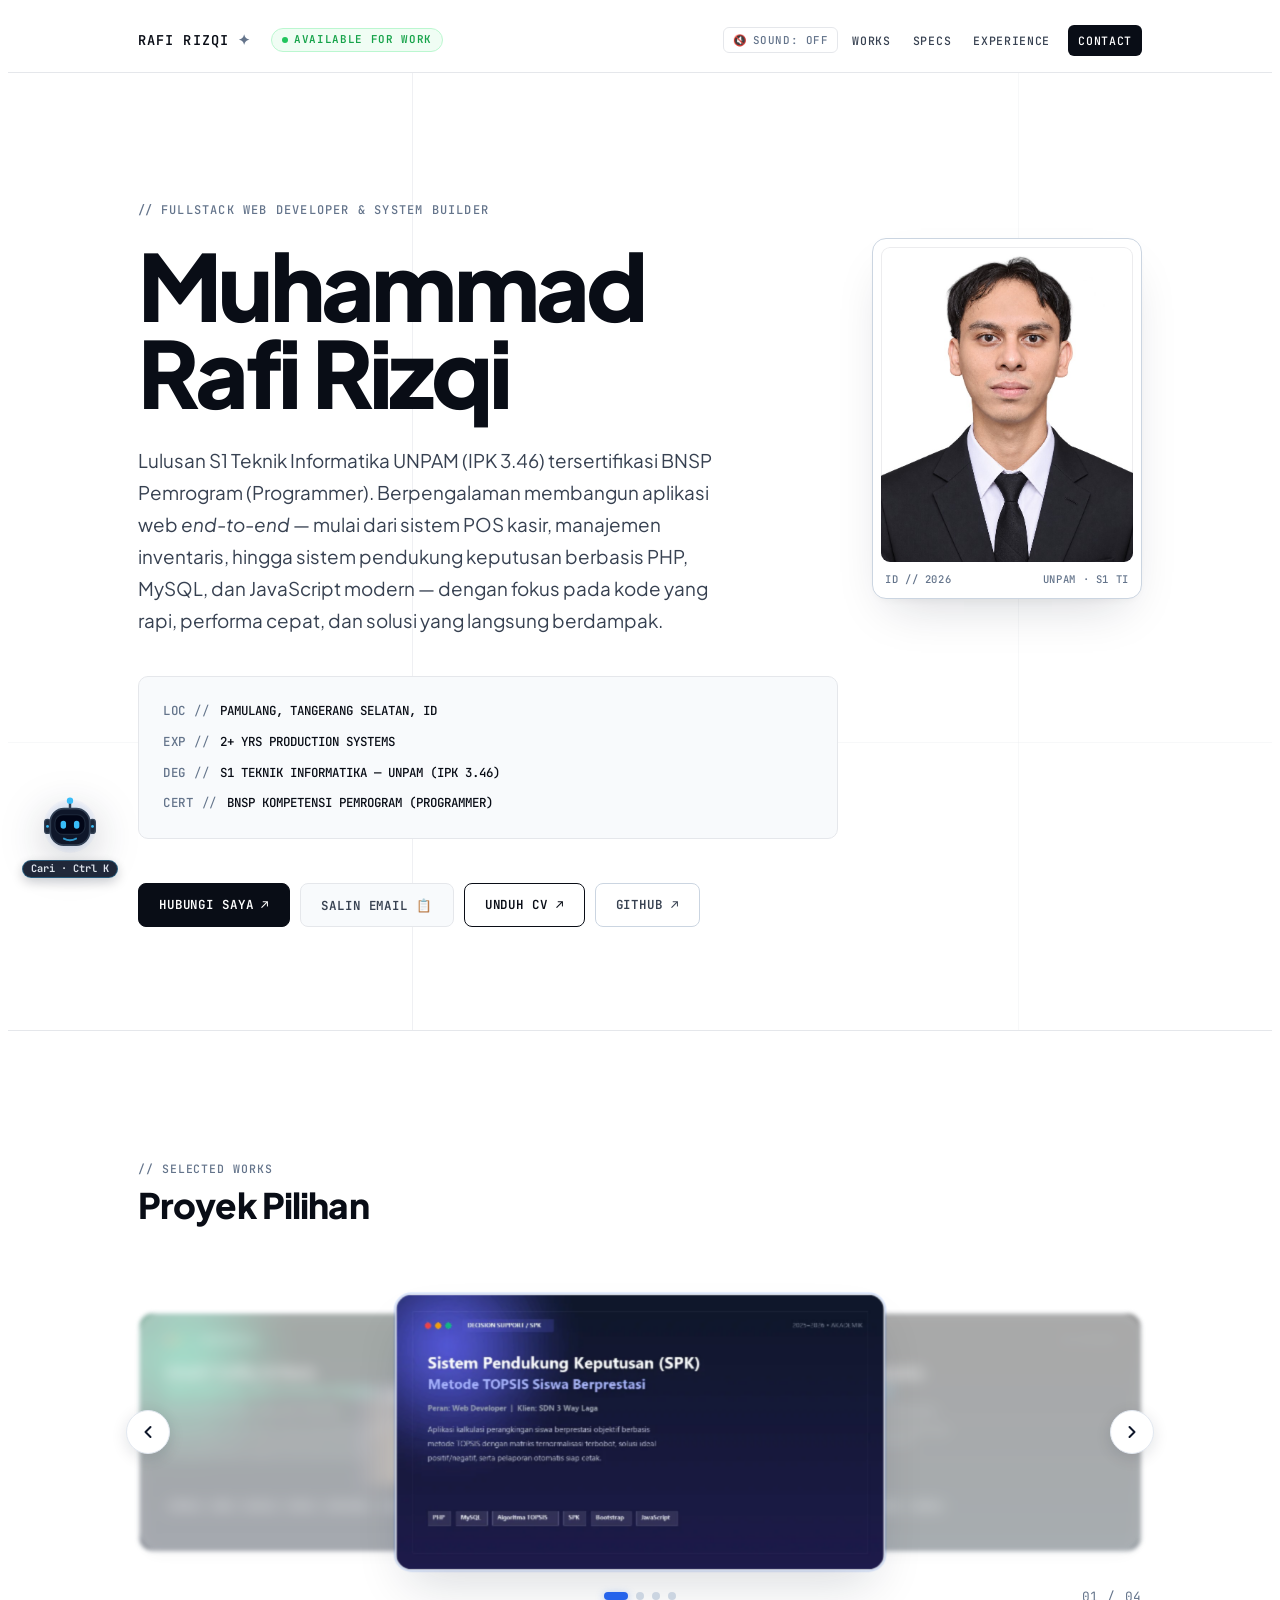
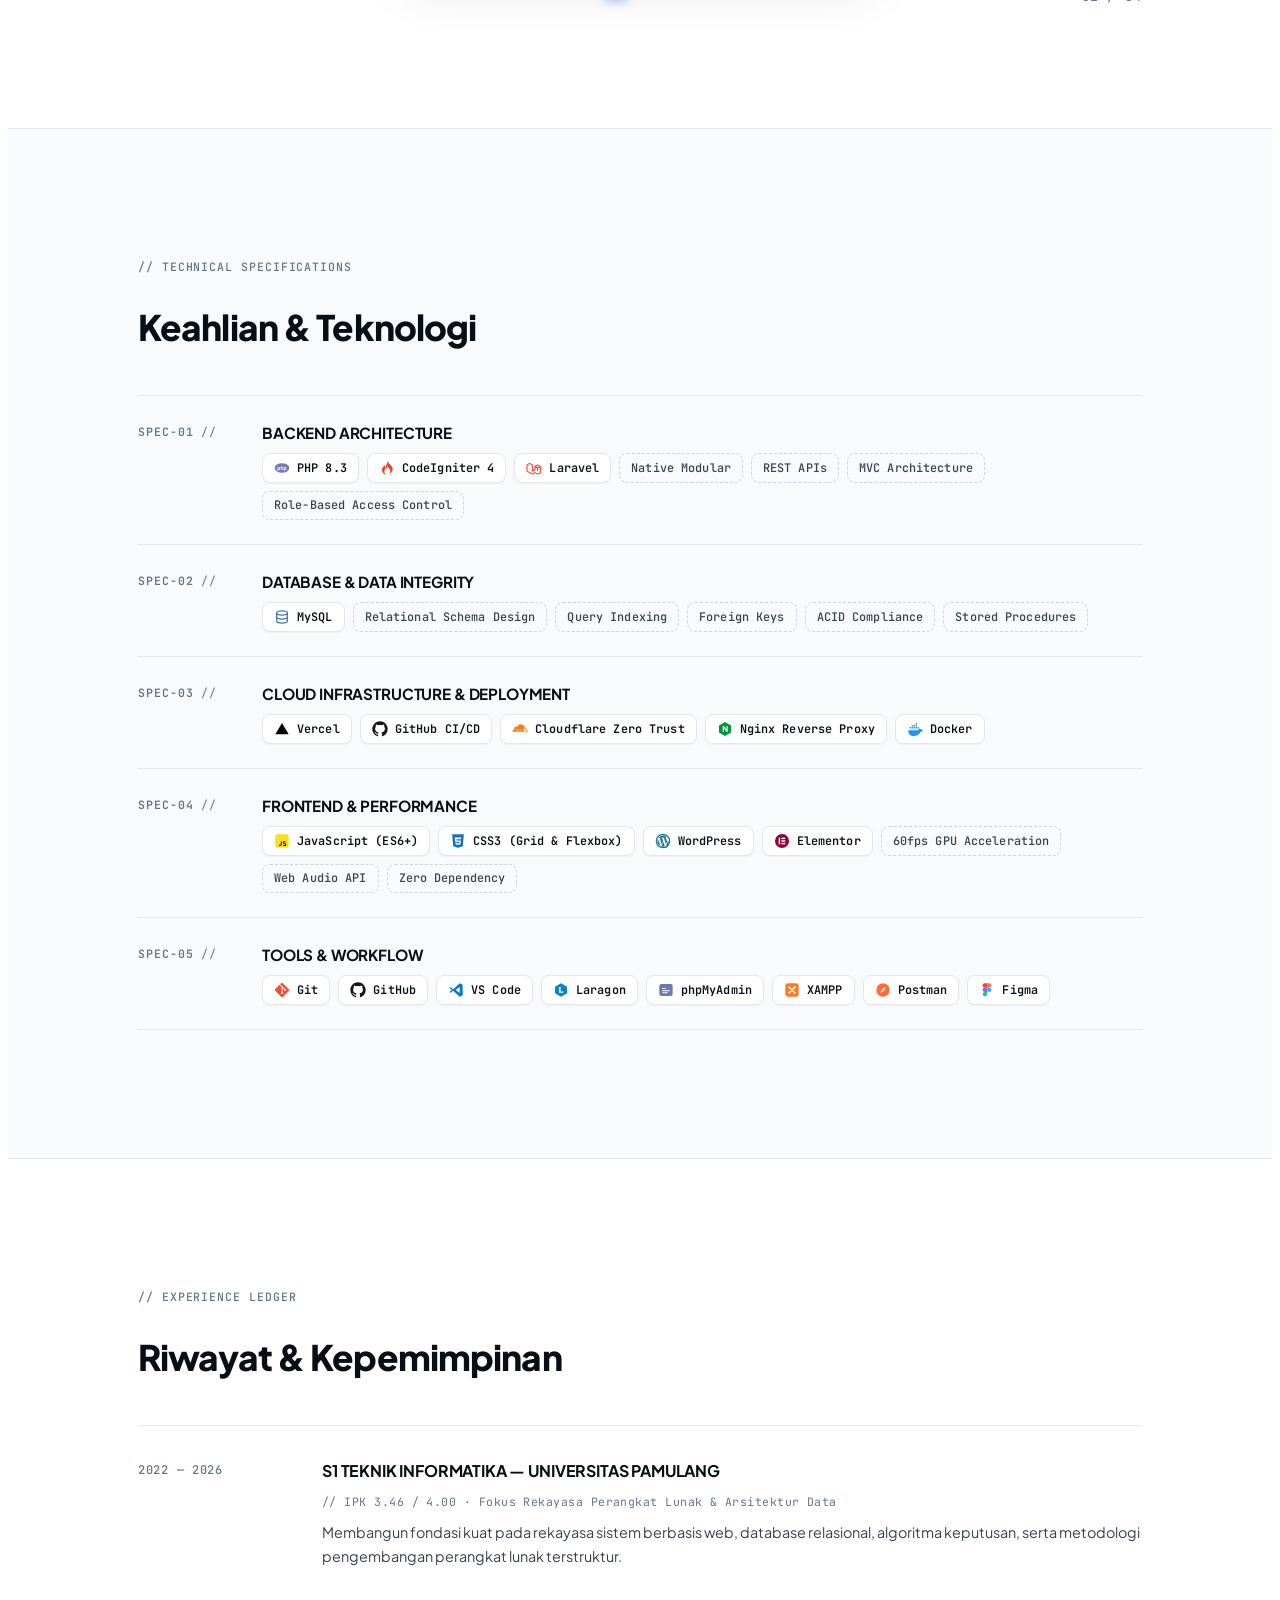
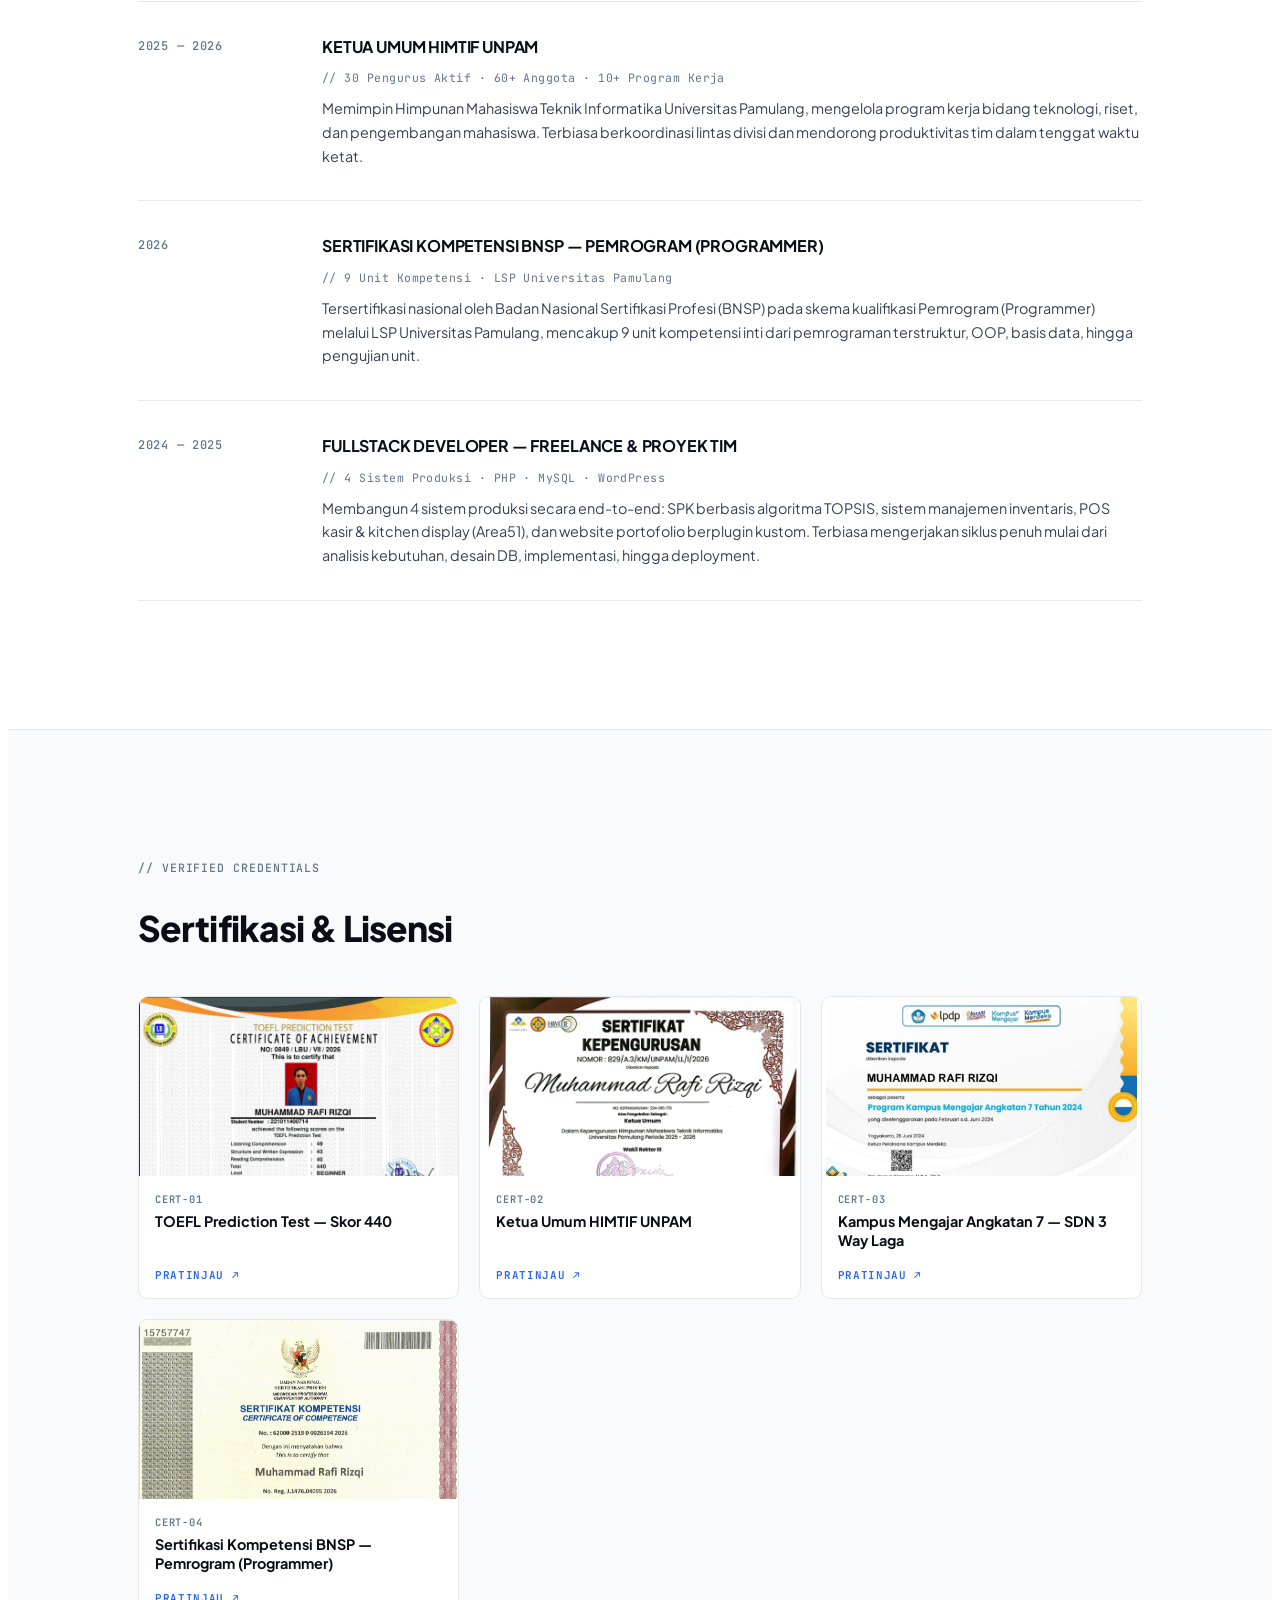
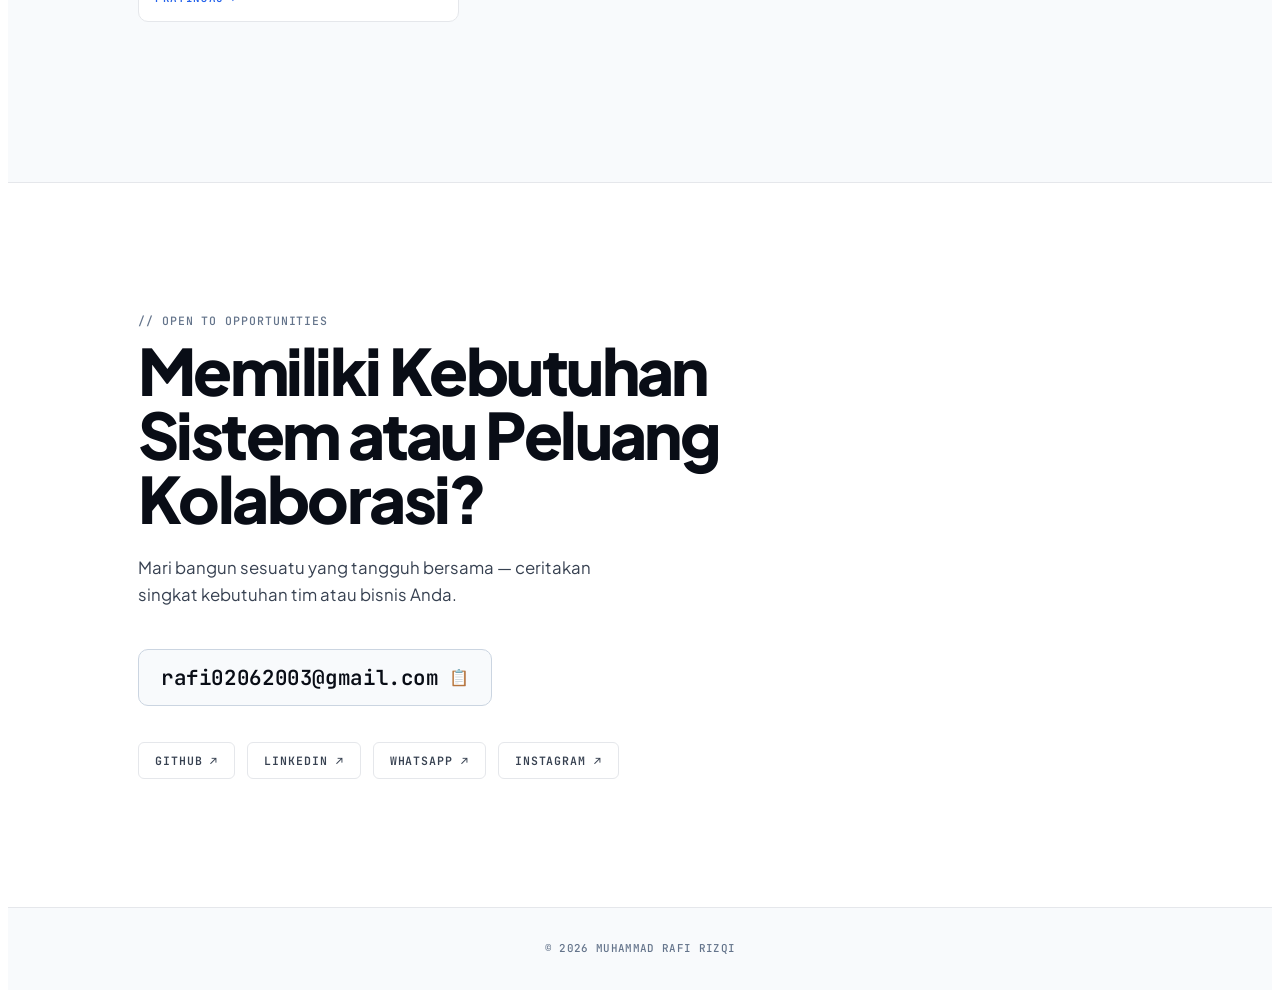
==== index.html @ b9c12c24 "feat: add brand SVG logo pills to tech specifications section" ====
<!doctype html>
<html lang="en-US" prefix="og: https://ogp.me/ns#">
<head>
	<meta charset="UTF-8">
	<meta name="viewport" content="width=device-width, initial-scale=1">
	<link rel="profile" href="https://gmpg.org/xfn/11">
	<!-- Core Web Vitals Resource Hints -->
<link rel="preconnect" href="https://fonts.googleapis.com">
<link rel="preconnect" href="https://fonts.gstatic.com" crossorigin>
<link rel="dns-prefetch" href="https://fonts.googleapis.com">
<link rel="dns-prefetch" href="https://fonts.gstatic.com">
	
<title>Muhammad Rafi Rizqi — Fullstack Web Developer (PHP, MySQL, JavaScript)</title>
<meta name="description" content="Portofolio resmi Muhammad Rafi Rizqi, lulusan S1 Teknik Informatika UNPAM (IPK 3.46) asal Pamulang, Tangerang Selatan. Berpengalaman membangun aplikasi web full-stack PHP, MySQL, dan JavaScript modern."/>
<meta name="robots" content="index, follow, max-snippet:-1, max-video-preview:-1, max-image-preview:large"/>
<link rel="canonical" href="/" />
<meta property="og:locale" content="id_ID" />
<meta property="og:type" content="website" />
<meta property="og:title" content="Muhammad Rafi Rizqi — Fullstack Web Developer (PHP, MySQL, JavaScript)" />
<meta property="og:description" content="Portofolio resmi Muhammad Rafi Rizqi, lulusan S1 Teknik Informatika UNPAM (IPK 3.46) asal Pamulang, Tangerang Selatan. Berpengalaman membangun aplikasi web full-stack PHP, MySQL, dan JavaScript modern." />
<meta property="og:url" content="/" />
<meta property="og:site_name" content="Portofolio Rafi" />
<meta property="og:updated_time" content="2026-11-26T02:50:00+07:00" />
<meta property="og:image" content="/assets/img/og-preview-banner.jpg" />
<meta property="og:image:secure_url" content="/assets/img/og-preview-banner.jpg" />
<meta property="og:image:width" content="1200" />
<meta property="og:image:height" content="630" />
<meta property="og:image:alt" content="Muhammad Rafi Rizqi — Fullstack Web Developer &amp; S1 Teknik Informatika UNPAM" />
<meta property="og:image:type" content="image/jpeg" />
<meta name="twitter:card" content="summary_large_image" />
<meta name="twitter:title" content="Muhammad Rafi Rizqi — Fullstack Web Developer (PHP, MySQL, JavaScript)" />
<meta name="twitter:description" content="Portofolio resmi Muhammad Rafi Rizqi, lulusan S1 Teknik Informatika UNPAM (IPK 3.46) asal Pamulang, Tangerang Selatan. Berpengalaman membangun aplikasi web full-stack PHP, MySQL, dan JavaScript modern." />
<meta name="twitter:image" content="/assets/img/og-preview-banner.jpg" />

<!-- Favicon Suite (SVG Scalable) -->
<link rel="icon" type="image/svg+xml" href="/assets/img/favicon-rafi.svg">
<link rel="apple-touch-icon" href="/assets/img/rafi-portrait-asli.jpg">

<!-- Google Fonts & Main Stylesheet -->
<link rel="stylesheet" href="https://fonts.googleapis.com/css2?family=JetBrains+Mono:wght@400;500;600;700&amp;family=Plus+Jakarta+Sans:wght@400;500;600;700;800&amp;display=swap" media="all" />
<link rel="stylesheet" id="rafi-taqy-farline-css" href="/assets/css/style.css?v=20261126i" media="all" />

<!-- JSON-LD SEO Structured Data -->
<script type="application/ld+json">{
    "@context": "https://schema.org",
    "@graph": [
        {
            "@type": "Person",
            "@id": "/#person",
            "name": "Muhammad Rafi Rizqi",
            "alternateName": [
                "Rafi",
                "Muhammad Rafi"
            ],
            "url": "/",
            "image": {
                "@type": "ImageObject",
                "url": "/assets/img/rafi-portrait-asli.jpg",
                "caption": "Muhammad Rafi Rizqi — Web Developer & Software Engineer"
            },
            "jobTitle": "Web Developer & Software Engineer",
            "description": "Web Developer & Mahasiswa S1 Teknik Informatika Universitas Pamulang. Spesialisasi dalam sistem web modular PHP/MySQL, POS kasir, manajemen inventaris, dan solusi WordPress performa tinggi.",
            "nationality": "ID",
            "address": {
                "@type": "PostalAddress",
                "addressLocality": "Pamulang, Tangerang Selatan",
                "addressRegion": "Banten",
                "addressCountry": "ID"
            },
            "alumniOf": {
                "@type": "EducationalOrganization",
                "name": "Universitas Pamulang",
                "department": "Teknik Informatika (S1)",
                "url": "https://unpam.ac.id"
            },
            "sameAs": [
                "https://github.com/RafiRizqi",
                "https://www.linkedin.com/in/rafi-rizqi-783110203/"
            ],
            "knowsAbout": [
                "Web Development",
                "PHP",
                "MySQL",
                "JavaScript",
                "TypeScript",
                "React",
                "WordPress",
                "Elementor",
                "Bootstrap 5",
                "REST API",
                "Point of Sale Systems",
                "Inventory Management Systems",
                "Decision Support Systems (TOPSIS)"
            ],
            "hasCredential": [
                {
                    "@type": "EducationalOccupationalCredential",
                    "name": "Sertifikasi Kompetensi BNSP — Pemrogram (Programmer)",
                    "credentialCategory": "Professional Certification",
                    "recognizedBy": {
                        "@type": "Organization",
                        "name": "Badan Nasional Sertifikasi Profesi (BNSP) & LSP Universitas Pamulang"
                    },
                    "validFrom": "2026"
                },
                {
                    "@type": "EducationalOccupationalCredential",
                    "name": "Kampus Mengajar Angkatan 7 — SDN 3 Way Laga",
                    "credentialCategory": "National Educational Program Certification",
                    "recognizedBy": {
                        "@type": "GovernmentOrganization",
                        "name": "Kementerian Pendidikan, Kebudayaan, Riset, dan Teknologi Republik Indonesia"
                    },
                    "validFrom": "2024"
                },
                {
                    "@type": "EducationalOccupationalCredential",
                    "name": "Sertifikat Kepengurusan — Ketua Umum HIMTIF UNPAM",
                    "credentialCategory": "Leadership & Organizational Certification",
                    "recognizedBy": {
                        "@type": "EducationalOrganization",
                        "name": "Himpunan Mahasiswa Teknik Informatika & Universitas Pamulang"
                    },
                    "validFrom": "2025"
                },
                {
                    "@type": "EducationalOccupationalCredential",
                    "name": "TOEFL Prediction Test — Skor 440",
                    "credentialCategory": "Language Proficiency Certification",
                    "recognizedBy": {
                        "@type": "EducationalOrganization",
                        "name": "Lembaga Bahasa Universitas Pamulang"
                    },
                    "validFrom": "2026"
                }
            ]
        },
        {
            "@type": "WebSite",
            "@id": "/#website",
            "url": "/",
            "name": "Portofolio Muhammad Rafi Rizqi",
            "description": "Portofolio resmi Muhammad Rafi Rizqi — Web Developer & Mahasiswa S1 Teknik Informatika Universitas Pamulang.",
            "publisher": {
                "@id": "/#person"
            },
            "inLanguage": "id-ID"
        }
    ]
}</script>
</head>
<body class="home wp-singular page-template-default page page-id-18 wp-embed-responsive wp-theme-hello-elementor wp-child-theme-hello-elementor-child ehf-template-hello-elementor ehf-stylesheet-hello-elementor-child hello-elementor-default elementor-default elementor-kit-7 elementor-page elementor-page-18">

	<!-- Reading / Scroll Progress Bar -->
	<div id="rf-progress-bar" class="rf-progress-bar" aria-hidden="true"></div>
	
<a class="skip-link screen-reader-text" href="#rf-hero">Skip to content</a>

<!-- ─── CUSTOM TAQY✦FARLINE WRAPPER START ─── -->
<div id="rf-tf-root" class="rf-tf-root">

	<!-- ═══════════════════════════════════════════════════════════════════
	     HEADER / NAV
	     ══════════════════════════════════════════════════════════════════= -->
	<header class="rf-tf-header" role="banner" id="rf-tf-header">
		<div class="rf-tf-header__inner">

			<!-- Brand -->
			<a href="/" class="rf-tf-brand" aria-label="Muhammad Rafi Rizqi — Home">
				RAFI RIZQI <span class="rf-tf-star" aria-hidden="true">✦</span>
			</a>

			<!-- Status -->
			<div class="rf-tf-status-bar" aria-live="polite">
				<span class="rf-tf-availability-pill">
					<span class="rf-tf-dot" aria-hidden="true"></span>AVAILABLE FOR WORK
				</span>
			</div>

			<!-- Sound Toggle + Nav -->
			<div class="rf-tf-nav-group">
				<button class="rf-tf-sound-toggle" id="rf-sound-toggle" aria-pressed="false" title="Toggle suara efek klik">
					<span id="rf-sound-icon">🔇</span>
					<span id="rf-sound-label">SOUND</span>
				</button>
				<nav class="rf-tf-nav" aria-label="Navigasi Utama">
					<a href="#rf-works" class="rf-tf-nav-link">WORKS</a>
					<a href="#rf-specs" class="rf-tf-nav-link">SPECS</a>
					<a href="#rf-experience" class="rf-tf-nav-link">EXPERIENCE</a>
					<a href="#rf-contact" class="rf-tf-nav-link rf-tf-nav-link--cta">CONTACT</a>
				</nav>
				<button class="rf-tf-hamburger" id="rf-hamburger" aria-label="Buka menu navigasi" aria-expanded="false">
					<span></span><span></span><span></span>
				</button>
			</div>

		</div>
		<!-- Mobile Nav Drawer -->
		<nav class="rf-tf-mobile-nav" id="rf-mobile-nav" aria-hidden="true" aria-label="Navigasi Mobile">
			<a href="#rf-works" class="rf-tf-mobile-nav-link">WORKS</a>
			<a href="#rf-specs" class="rf-tf-mobile-nav-link">SPECS</a>
			<a href="#rf-experience" class="rf-tf-mobile-nav-link">EXPERIENCE</a>
			<a href="#rf-credentials" class="rf-tf-mobile-nav-link">CREDENTIALS</a>
			<a href="#rf-contact" class="rf-tf-mobile-nav-link">CONTACT</a>
		</nav>
	</header>

	<main id="rf-tf-main">

		<!-- ═══════════════════════════════════════════════════════════════
		     §1 HERO — TYPOGRAPHIC MANIFESTO
		     ══════════════════════════════════════════════════════════════= -->
		<section class="rf-tf-hero" id="rf-hero" aria-label="Perkenalan">
			<div class="rf-tf-container">

				<div class="rf-tf-hero-top">
					<div class="rf-tf-hero-intro">
						<!-- Kicker -->
						<p class="rf-tf-hero-kicker">
							<span class="rf-tf-mono">//</span> FULLSTACK WEB DEVELOPER &amp; SYSTEM BUILDER
						</p>

						<!-- Main Headline -->
						<h1 class="rf-tf-hero-headline">
							Muhammad<br>Rafi Rizqi
						</h1>

						<!-- Sub Description -->
						<p class="rf-tf-hero-desc">
							Lulusan S1 Teknik Informatika UNPAM (IPK 3.46) tersertifikasi BNSP Pemrogram (Programmer). Berpengalaman membangun aplikasi web <em>end-to-end</em> — mulai dari sistem POS kasir, manajemen inventaris, hingga sistem pendukung keputusan berbasis PHP, MySQL, dan JavaScript modern — dengan fokus pada kode yang rapi, performa cepat, dan solusi yang langsung berdampak.
						</p>
					</div>

					<!-- Portrait Beside Name -->
					<figure class="rf-tf-portrait-card">
						<div class="rf-tf-portrait-frame">
							<img src="/assets/img/rafi-portrait-asli.jpg?v=20261126h"
								alt="Foto formal Muhammad Rafi Rizqi mengenakan jas hitam"
								width="705" height="1024"
								fetchpriority="high" decoding="async">
							<svg class="rf-deal-shades" viewBox="0 0 120 32" aria-hidden="true">
								<rect x="0" y="4" width="120" height="6" fill="#090d16"/>
								<rect x="6" y="10" width="46" height="16" fill="#090d16"/>
								<rect x="12" y="26" width="34" height="6" fill="#090d16"/>
								<rect x="68" y="10" width="46" height="16" fill="#090d16"/>
								<rect x="74" y="26" width="34" height="6" fill="#090d16"/>
								<rect x="12" y="12" width="10" height="4" fill="#ffffff" fill-opacity="0.88"/>
								<rect x="18" y="16" width="6" height="4" fill="#ffffff" fill-opacity="0.72"/>
								<rect x="74" y="12" width="10" height="4" fill="#ffffff" fill-opacity="0.88"/>
								<rect x="80" y="16" width="6" height="4" fill="#ffffff" fill-opacity="0.72"/>
							</svg>
						</div>
						<figcaption class="rf-tf-portrait-caption rf-tf-mono">
							<span>ID // 2026</span>
							<span>UNPAM · S1 TI</span>
						</figcaption>
					</figure>
				</div>

				<!-- Monospace Metadata Grid -->
				<div class="rf-tf-hero-meta-grid" aria-label="Profil teknis singkat">
					<div class="rf-tf-hero-meta-item">
						<span class="rf-tf-meta-key">LOC <span class="rf-tf-slash">//</span></span>
						<span class="rf-tf-meta-val">PAMULANG, TANGERANG SELATAN, ID</span>
					</div>
					<div class="rf-tf-hero-meta-item">
						<span class="rf-tf-meta-key">EXP <span class="rf-tf-slash">//</span></span>
						<span class="rf-tf-meta-val">2+ YRS PRODUCTION SYSTEMS</span>
					</div>
					<div class="rf-tf-hero-meta-item">
						<span class="rf-tf-meta-key">DEG <span class="rf-tf-slash">//</span></span>
						<span class="rf-tf-meta-val">S1 TEKNIK INFORMATIKA — UNPAM (IPK 3.46)</span>
					</div>
					<div class="rf-tf-hero-meta-item">
						<span class="rf-tf-meta-key">CERT <span class="rf-tf-slash">//</span></span>
						<span class="rf-tf-meta-val">BNSP KOMPETENSI PEMROGRAM (PROGRAMMER)</span>
					</div>
				</div>

				<!-- CTA Buttons -->
				<div class="rf-tf-hero-actions">
					<a href="#rf-contact" class="rf-tf-btn rf-tf-btn--primary">
						HUBUNGI SAYA <span aria-hidden="true">↗</span>
					</a>
					<button class="rf-tf-btn rf-tf-btn--copy" id="rf-copy-email"
						data-email="rafi02062003@gmail.com"
						title="Salin email ke clipboard">
						<span id="rf-copy-label">SALIN EMAIL 📋</span>
					</button>
					<a href="/cv/" class="rf-tf-btn rf-tf-btn--secondary">
						UNDUH CV <span aria-hidden="true">↗</span>
					</a>
					<a href="https://github.com/RafiRizqi" target="_blank" rel="noopener noreferrer"
						class="rf-tf-btn rf-tf-btn--ghost">
						GITHUB <span aria-hidden="true">↗</span>
					</a>
				</div>

			</div>

			<!-- Decorative grid lines -->
			<div class="rf-tf-hero-grid-deco" aria-hidden="true">
				<div class="rf-tf-grid-line rf-tf-grid-line--v1"></div>
				<div class="rf-tf-grid-line rf-tf-grid-line--v2"></div>
				<div class="rf-tf-grid-line rf-tf-grid-line--h1"></div>
			</div>
		</section>

		<!-- ═══════════════════════════════════════════════════════════════
		     §2 SHOWCASE — DUAL-VIEW (EDITORIAL LIST + 3D PERSPECTIVE)
		     ══════════════════════════════════════════════════════════════= -->
		<section class="rf-tf-works" id="rf-works" aria-label="Karya dan proyek unggulan">
			<div class="rf-tf-container">

				<!-- Works Header -->
				<div class="rf-tf-section-header">
					<div class="rf-tf-section-title-group">
						<span class="rf-tf-section-kicker rf-tf-mono">// SELECTED WORKS</span>
						<h2 class="rf-tf-section-title">Proyek Pilihan</h2>
					</div>
				</div>


				<!-- ── VIEW: 3D PERSPECTIVE CAROUSEL (IMAGE ONLY + SAME-PAGE PREVIEW) ──────────────────── -->
				<div class="rf-tf-carousel-stage" id="rf-carousel-stage" aria-label="Carousel 3D proyek">
							<div class="rf-showcase-container" data-rf-showcase aria-label="Koleksi Proyek Pilihan">

			<!-- STAGE 1: 3D Coverflow Carousel Stage -->
			<div class="rf-carousel-stage" data-stage="carousel" role="tabpanel" aria-label="Showcase 3D Visual">
				<button type="button" class="rf-carousel-btn rf-btn-prev" aria-label="Geser ke proyek sebelumnya" title="Sebelumnya">
					<svg viewBox="0 0 24 24" width="20" height="20" fill="none" stroke="currentColor" stroke-width="2.4" stroke-linecap="round" stroke-linejoin="round"><path d="M15 18l-6-6 6-6"/></svg>
				</button>

				<div class="rf-carousel-track">
					<article class="rf-carousel-card rf-carousel-card--image-only" data-index="0"
						data-preview-img="/assets/img/thumbnails/thumb-spk-topsis.webp"
						data-preview-title="Sistem Pendukung Keputusan Siswa Berprestasi (TOPSIS)"
						data-preview-badge="PROYEK PILIHAN · 01"
						tabindex="0" role="button" aria-label="Pratinjau proyek Sistem Pendukung Keputusan Siswa Berprestasi (TOPSIS)">
						<div class="rf-card-media">
							<img src="/assets/img/thumbnails/thumb-spk-topsis.webp" alt="Sistem Pendukung Keputusan Siswa Berprestasi (TOPSIS)" loading="lazy" />
						</div>
						<div class="rf-card-glass-overlay" aria-hidden="true"></div>
					</article>

					<article class="rf-carousel-card rf-carousel-card--image-only" data-index="1"
						data-preview-img="/assets/img/thumbnails/thumb-sim-barokah.webp"
						data-preview-title="Sistem Informasi Manajemen Inventaris — CV. Barokah Sedaya Usaha"
						data-preview-badge="PROYEK PILIHAN · 02"
						tabindex="0" role="button" aria-label="Pratinjau proyek Sistem Informasi Manajemen Inventaris — CV. Barokah Sedaya Usaha">
						<div class="rf-card-media">
							<img src="/assets/img/thumbnails/thumb-sim-barokah.webp" alt="Sistem Informasi Manajemen Inventaris — CV. Barokah Sedaya Usaha" loading="lazy" />
						</div>
						<div class="rf-card-glass-overlay" aria-hidden="true"></div>
					</article>

					<article class="rf-carousel-card rf-carousel-card--image-only" data-index="2"
						data-preview-img="/assets/img/thumbnails/thumb-portfolio-wp.webp"
						data-preview-title="Website Portofolio &amp; Studi Kasus"
						data-preview-badge="PROYEK PILIHAN · 03"
						tabindex="0" role="button" aria-label="Pratinjau proyek Website Portofolio &amp; Studi Kasus">
						<div class="rf-card-media">
							<img src="/assets/img/thumbnails/thumb-portfolio-wp.webp" alt="Website Portofolio &amp; Studi Kasus" loading="lazy" />
						</div>
						<div class="rf-card-glass-overlay" aria-hidden="true"></div>
					</article>

					<article class="rf-carousel-card rf-carousel-card--image-only" data-index="3"
						data-preview-img="/assets/img/thumbnails/thumb-area51-pos.webp"
						data-preview-title="Area51 — Self-Ordering, POS Kasir &amp; Kitchen Display System"
						data-preview-badge="PROYEK PILIHAN · 04"
						tabindex="0" role="button" aria-label="Pratinjau proyek Area51 — Self-Ordering, POS Kasir &amp; Kitchen Display System">
						<div class="rf-card-media">
							<img src="/assets/img/thumbnails/thumb-area51-pos.webp" alt="Area51 — Self-Ordering, POS Kasir &amp; Kitchen Display System" loading="lazy" />
						</div>
						<div class="rf-card-glass-overlay" aria-hidden="true"></div>
					</article>
				</div>

				<button type="button" class="rf-carousel-btn rf-btn-next" aria-label="Geser ke proyek berikutnya" title="Berikutnya">
					<svg viewBox="0 0 24 24" width="20" height="20" fill="none" stroke="currentColor" stroke-width="2.4" stroke-linecap="round" stroke-linejoin="round"><path d="M9 18l6-6-6-6"/></svg>
				</button>
			</div>

			<!-- Circular Pagination Indicators & Counter (Aktif pada Carousel) -->
			<div class="rf-showcase-footer" data-stage-footer="carousel">
				<div class="rf-carousel-dots" role="tablist" aria-label="Navigasi Proyek">
											<button type="button" class="rf-dot is-active" data-slide="0" aria-label="Ke Proyek 1" aria-selected="true"></button>
											<button type="button" class="rf-dot " data-slide="1" aria-label="Ke Proyek 2" aria-selected="false"></button>
											<button type="button" class="rf-dot " data-slide="2" aria-label="Ke Proyek 3" aria-selected="false"></button>
											<button type="button" class="rf-dot " data-slide="3" aria-label="Ke Proyek 4" aria-selected="false"></button>
									</div>
				<span class="rf-carousel-counter" aria-live="polite">01 / 04</span>
			</div>

		</div>
						</div>

			</div>

		</section>

		<!-- ═══════════════════════════════════════════════════════════════
		     §3 TECHNICAL SPECIFICATIONS (FARLINE SPEC SHEET)
		     ══════════════════════════════════════════════════════════════= -->
		<section class="rf-tf-specs" id="rf-specs" aria-label="Spesifikasi teknis">
			<div class="rf-tf-container">
				<div class="rf-tf-section-header rf-tf-section-header--stacked">
					<span class="rf-tf-section-kicker rf-tf-mono">// TECHNICAL SPECIFICATIONS</span>
					<h2 class="rf-tf-section-title">Keahlian &amp; Teknologi</h2>
				</div>
				<div class="rf-tf-specs-grid">
					<div class="rf-tf-spec-row">
						<div class="rf-tf-spec-row__index rf-tf-mono">SPEC-01 <span class="rf-tf-slash">//</span></div>
						<div class="rf-tf-spec-row__content">
							<div class="rf-tf-spec-row__label">BACKEND ARCHITECTURE</div>
							<div class="rf-tf-spec-row__tags rf-tech-pills">
								<span class="rf-tech-pill">
									<span class="rf-tech-pill__icon" aria-hidden="true">
										<svg viewBox="0 0 24 24" width="16" height="16"><ellipse cx="12" cy="12" rx="11" ry="7.2" fill="#777BB4"/><text x="12" y="14.5" text-anchor="middle" font-family="Arial,sans-serif" font-weight="800" font-size="7.6" fill="#fff">php</text></svg>
									</span>
									<span>PHP 8.3</span>
								</span>
								<span class="rf-tech-pill">
									<span class="rf-tech-pill__icon" aria-hidden="true">
										<svg viewBox="0 0 24 24" width="16" height="16"><path fill="#EF4223" d="M12.7 2.2c.6 3.1-1.9 4.7-2.6 7-.6 1.9.4 3.4 1.6 4.1-.4-1.5.5-3 1.9-3.9-.3 1.7 1.1 2.7 2.2 4.1 1.6 2 1.8 5-.2 7 2.8-.9 4.9-3.5 4.9-6.6 0-3.3-2.2-5.4-4-7.1-.8-.7-1.6-1.5-2-2.6-.2-.7-.3-1.4-.4-2zM9.2 7.5C6.2 9.4 4.5 12.2 4.5 15.2c0 3.6 2.8 6.5 6.8 6.8-2.3-.9-3.5-2.9-3.3-5.1.1-1.4.8-2.6 1.5-3.8-.8-1.7-1-3.6-.3-5.6z"/></svg>
									</span>
									<span>CodeIgniter 4</span>
								</span>
								<span class="rf-tech-pill">
									<span class="rf-tech-pill__icon" aria-hidden="true">
										<svg viewBox="0 0 24 24" width="16" height="16"><path fill="none" stroke="#FF2D20" stroke-width="1.6" stroke-linejoin="round" d="M21 8.5l-4.2-2.4-4.2 2.4v4.9l-4.2 2.4V6.1L4.2 3.7 0 6.1v9.8l8.4 4.8 4.2-2.4 4.2 2.4 4.2-2.4V8.5zM8.4 15.8l4.2-2.4m4.2 2.4V11m4.2-2.5L16.8 11l-4.2-2.5" transform="translate(1.5 1.5) scale(0.95)"/></svg>
									</span>
									<span>Laravel</span>
								</span>
								<span class="rf-tech-pill rf-tech-pill--concept">Native Modular</span>
								<span class="rf-tech-pill rf-tech-pill--concept">REST APIs</span>
								<span class="rf-tech-pill rf-tech-pill--concept">MVC Architecture</span>
								<span class="rf-tech-pill rf-tech-pill--concept">Role-Based Access Control</span>
							</div>
						</div>
					</div>
					<div class="rf-tf-spec-row">
						<div class="rf-tf-spec-row__index rf-tf-mono">SPEC-02 <span class="rf-tf-slash">//</span></div>
						<div class="rf-tf-spec-row__content">
							<div class="rf-tf-spec-row__label">DATABASE &amp; DATA INTEGRITY</div>
							<div class="rf-tf-spec-row__tags rf-tech-pills">
								<span class="rf-tech-pill">
									<span class="rf-tech-pill__icon" aria-hidden="true">
										<svg viewBox="0 0 24 24" width="16" height="16"><ellipse cx="12" cy="6" rx="8" ry="3.2" fill="none" stroke="#4479A1" stroke-width="2"/><path fill="none" stroke="#4479A1" stroke-width="2" d="M4 6v6c0 1.8 3.6 3.2 8 3.2s8-1.4 8-3.2V6M4 12v6c0 1.8 3.6 3.2 8 3.2s8-1.4 8-3.2v-6"/></svg>
									</span>
									<span>MySQL</span>
								</span>
								<span class="rf-tech-pill rf-tech-pill--concept">Relational Schema Design</span>
								<span class="rf-tech-pill rf-tech-pill--concept">Query Indexing</span>
								<span class="rf-tech-pill rf-tech-pill--concept">Foreign Keys</span>
								<span class="rf-tech-pill rf-tech-pill--concept">ACID Compliance</span>
								<span class="rf-tech-pill rf-tech-pill--concept">Stored Procedures</span>
							</div>
						</div>
					</div>
					<div class="rf-tf-spec-row">
						<div class="rf-tf-spec-row__index rf-tf-mono">SPEC-03 <span class="rf-tf-slash">//</span></div>
						<div class="rf-tf-spec-row__content">
							<div class="rf-tf-spec-row__label">CLOUD INFRASTRUCTURE &amp; DEPLOYMENT</div>
							<div class="rf-tf-spec-row__tags rf-tech-pills">
								<span class="rf-tech-pill">
									<span class="rf-tech-pill__icon" aria-hidden="true">
										<svg viewBox="0 0 24 24" width="16" height="16"><polygon points="12,3 22,20 2,20" fill="#000000"/></svg>
									</span>
									<span>Vercel</span>
								</span>
								<span class="rf-tech-pill">
									<span class="rf-tech-pill__icon" aria-hidden="true">
										<svg viewBox="0 0 24 24" width="16" height="16"><path fill="#181717" d="M12 .5C5.65.5.5 5.65.5 12c0 5.08 3.29 9.39 7.86 10.91.58.11.79-.25.79-.55v-1.95c-3.2.7-3.87-1.54-3.87-1.54-.52-1.33-1.28-1.68-1.28-1.68-1.05-.72.08-.7.08-.7 1.16.08 1.77 1.19 1.77 1.19 1.03 1.76 2.7 1.25 3.36.96.1-.75.4-1.25.73-1.54-2.55-.29-5.24-1.28-5.24-5.68 0-1.25.45-2.28 1.18-3.08-.12-.29-.51-1.46.11-3.04 0 0 .97-.31 3.17 1.18.92-.26 1.9-.38 2.88-.39.98.01 1.96.13 2.88.39 2.2-1.49 3.16-1.18 3.16-1.18.63 1.58.24 2.75.12 3.04.74.8 1.18 1.83 1.18 3.08 0 4.41-2.69 5.38-5.25 5.67.41.36.78 1.06.78 2.13v3.16c0 .31.21.67.8.55C20.21 21.38 23.5 17.08 23.5 12 23.5 5.65 18.35.5 12 .5z"/></svg>
									</span>
									<span>GitHub CI/CD</span>
								</span>
								<span class="rf-tech-pill">
									<span class="rf-tech-pill__icon" aria-hidden="true">
										<svg viewBox="0 0 24 24" width="16" height="16"><path fill="#F38020" d="M18.6 15.8c.2-.6.1-1.2-.3-1.6-.4-.4-1-.6-1.7-.6l-10.3.1c-.1 0-.2-.1-.2-.2s.1-.2.2-.2l10.4-.1c1-.1 2-.9 2.4-1.9l.4-1.1c0-.1 0-.2 0-.3C18.8 7 16.3 5 13.3 5c-2.6 0-4.9 1.6-5.7 3.9-.5-.4-1.2-.6-1.9-.5-1.3.1-2.3 1.1-2.4 2.4-.1.5 0 1 .2 1.4C1.9 12.4.8 13.7.8 15.4c0 .2 0 .4.1.6 0 .1.1.2.2.2h17.2c.1 0 .2-.1.3-.4z"/><path fill="#FAAD3F" d="M20.2 10.6h-.3c-.1 0-.2.1-.2.2l-.3 1c-.2.6-.1 1.2.3 1.6.4.4 1 .6 1.7.6l1.3.1c.1 0 .2.1.2.2s-.1.2-.2.2h-1.4c-1 .1-2 .9-2.4 1.9l-.2.5c0 .1 0 .2.2.2h4.2c.1 0 .2-.1.2-.2.2-.6.3-1.2.3-1.8 0-2.5-2-4.5-4.4-4.5z"/></svg>
									</span>
									<span>Cloudflare Zero Trust</span>
								</span>
								<span class="rf-tech-pill">
									<span class="rf-tech-pill__icon" aria-hidden="true">
										<svg viewBox="0 0 24 24" width="16" height="16"><polygon points="12,1.5 21,6.7 21,17.3 12,22.5 3,17.3 3,6.7" fill="#009639"/><path fill="#fff" d="M8.6 16.2V7.8h1.9l3.6 5.3V7.8h1.9v8.4h-1.9l-3.6-5.3v5.3z"/></svg>
									</span>
									<span>Nginx Reverse Proxy</span>
								</span>
								<span class="rf-tech-pill">
									<span class="rf-tech-pill__icon" aria-hidden="true">
										<svg viewBox="0 0 24 24" width="16" height="16"><path fill="#2496ED" d="M13 6h2.2v2.2H13zm-3 0h2.2v2.2H10zm-3 0h2.2v2.2H7zm6-3h2.2v2.2H13zM7 9h2.2v2.2H7zm3 0h2.2v2.2H10zm3 0h2.2v2.2H13zm3 0h2.2v2.2H16zm-12 0h2.2v2.2H4zm17.4 3.4c-.5-.4-1.6-.6-2.4-.3-.2-.9-.9-1.6-1.6-2.1l-.3-.2-.2.3c-.4.7-.5 1.8-.1 2.7.2.4.5.8.9 1.1H2.1l-.1.6c-.2 2.4.6 4.7 2.2 6.2 1.4 1.3 3.4 2 5.7 2 4.7 0 8.5-2.1 10.3-6.4.8 0 2.4 0 3.2-1.6.1-.1.3-.6.4-.8l-.4-.5z"/></svg>
									</span>
									<span>Docker</span>
								</span>
							</div>
						</div>
					</div>
					<div class="rf-tf-spec-row">
						<div class="rf-tf-spec-row__index rf-tf-mono">SPEC-04 <span class="rf-tf-slash">//</span></div>
						<div class="rf-tf-spec-row__content">
							<div class="rf-tf-spec-row__label">FRONTEND &amp; PERFORMANCE</div>
							<div class="rf-tf-spec-row__tags rf-tech-pills">
								<span class="rf-tech-pill">
									<span class="rf-tech-pill__icon" aria-hidden="true">
										<svg viewBox="0 0 24 24" width="16" height="16"><rect x="2" y="2" width="20" height="20" rx="3" fill="#F7DF1E"/><path fill="#000" d="M11.6 17.4c0 1.4-.8 2.2-2.2 2.2-1 0-1.7-.5-2.1-1.3l1.3-.8c.2.4.5.7.9.7.4 0 .7-.2.7-.8v-4.8h1.4zm2 .9c.4.8 1.1 1.3 2.4 1.3 1.5 0 2.5-.8 2.5-2.1 0-1.1-.7-1.6-2-2.2l-.7-.3c-.6-.2-.9-.4-.9-.8 0-.3.3-.6.8-.6s.8.2 1 .6l1.3-.8c-.5-.8-1.2-1.2-2.3-1.2-1.4 0-2.3.8-2.3 2 0 1.1.6 1.6 1.9 2.1l.7.3c.7.3 1 .5 1 .9 0 .4-.4.7-1 .7-.7 0-1.2-.3-1.5-.9z"/></svg>
									</span>
									<span>JavaScript (ES6+)</span>
								</span>
								<span class="rf-tech-pill">
									<span class="rf-tech-pill__icon" aria-hidden="true">
										<svg viewBox="0 0 24 24" width="16" height="16"><path fill="#1572B6" d="M3.2 2h17.6l-1.6 18L12 22l-7.2-2z"/><path fill="#fff" d="M7.2 6.8h9.6l-.3 2.4H9.6l.2 2.1h6.5l-.6 5.6-3.7 1.1-3.7-1.1-.2-2.5h2.2l.1 1.1 1.6.4 1.6-.4.2-2.2H7.8z"/></svg>
									</span>
									<span>CSS3 (Grid &amp; Flexbox)</span>
								</span>
								<span class="rf-tech-pill">
									<span class="rf-tech-pill__icon" aria-hidden="true">
										<svg viewBox="0 0 24 24" width="16" height="16"><circle cx="12" cy="12" r="10" fill="none" stroke="#21759B" stroke-width="1.8"/><path fill="#21759B" d="M3.6 12c0 3.3 1.9 6.2 4.7 7.5L4.3 8.5C3.9 9.6 3.6 10.8 3.6 12zm14.1-.4c0-1-.4-1.7-.7-2.3-.4-.7-.8-1.3-.8-2 0-.8.6-1.5 1.4-1.5h.1C16.2 4.4 14.2 3.6 12 3.6c-2.9 0-5.4 1.5-6.9 3.7h.5c.9 0 2.3-.1 2.3-.1.5 0 .5.7.1.7 0 0-.5.1-1 .1l3.1 9.3 1.9-5.6-1.3-3.7c-.5 0-.9-.1-.9-.1-.5 0-.4-.7.1-.7 0 0 1.4.1 2.2.1.9 0 2.2-.1 2.2-.1.5 0 .5.7.1.7 0 0-.5.1-1 .1l3.1 9.2.9-2.8c.4-1.1.6-2 .6-2.7zm-5.5 1.1l-2.6 7.5c.8.2 1.6.3 2.4.3 1 0 1.9-.2 2.8-.5l-2.6-7.3zm7.1-3.8c.1.4.1.9.1 1.4 0 1.1-.2 2.4-.9 4l-3 8.8c2.9-1.4 4.9-4.3 4.9-7.8 0-1.9-.4-3.6-1.1-5.4z"/></svg>
									</span>
									<span>WordPress</span>
								</span>
								<span class="rf-tech-pill">
									<span class="rf-tech-pill__icon" aria-hidden="true">
										<svg viewBox="0 0 24 24" width="16" height="16"><circle cx="12" cy="12" r="10.5" fill="#92003B"/><rect x="7" y="7" width="2.2" height="10" fill="#fff"/><rect x="11.2" y="7" width="5.8" height="2.2" fill="#fff"/><rect x="11.2" y="10.9" width="5.8" height="2.2" fill="#fff"/><rect x="11.2" y="14.8" width="5.8" height="2.2" fill="#fff"/></svg>
									</span>
									<span>Elementor</span>
								</span>
								<span class="rf-tech-pill rf-tech-pill--concept">60fps GPU Acceleration</span>
								<span class="rf-tech-pill rf-tech-pill--concept">Web Audio API</span>
								<span class="rf-tech-pill rf-tech-pill--concept">Zero Dependency</span>
							</div>
						</div>
					</div>
					<div class="rf-tf-spec-row">
						<div class="rf-tf-spec-row__index rf-tf-mono">SPEC-05 <span class="rf-tf-slash">//</span></div>
						<div class="rf-tf-spec-row__content">
							<div class="rf-tf-spec-row__label">TOOLS &amp; WORKFLOW</div>
							<div class="rf-tf-spec-row__tags rf-tech-pills">
								<span class="rf-tech-pill">
									<span class="rf-tech-pill__icon" aria-hidden="true">
										<svg viewBox="0 0 24 24" width="16" height="16"><path fill="#F05032" d="M22.6 11.1L12.9 1.4a1.3 1.3 0 00-1.8 0L9.1 3.4l2.5 2.5a1.5 1.5 0 011.9 1.9l2.4 2.4a1.5 1.5 0 11-.9.9l-2.3-2.3v6a1.5 1.5 0 11-1.2 0V8.7a1.5 1.5 0 01-.8-2L8.2 4.3 1.4 11.1a1.3 1.3 0 000 1.8l9.7 9.7a1.3 1.3 0 001.8 0l9.7-9.7a1.3 1.3 0 000-1.8z"/></svg>
									</span>
									<span>Git</span>
								</span>
								<span class="rf-tech-pill">
									<span class="rf-tech-pill__icon" aria-hidden="true">
										<svg viewBox="0 0 24 24" width="16" height="16"><path fill="#181717" d="M12 .5C5.65.5.5 5.65.5 12c0 5.08 3.29 9.39 7.86 10.91.58.11.79-.25.79-.55v-1.95c-3.2.7-3.87-1.54-3.87-1.54-.52-1.33-1.28-1.68-1.28-1.68-1.05-.72.08-.7.08-.7 1.16.08 1.77 1.19 1.77 1.19 1.03 1.76 2.7 1.25 3.36.96.1-.75.4-1.25.73-1.54-2.55-.29-5.24-1.28-5.24-5.68 0-1.25.45-2.28 1.18-3.08-.12-.29-.51-1.46.11-3.04 0 0 .97-.31 3.17 1.18.92-.26 1.9-.38 2.88-.39.98.01 1.96.13 2.88.39 2.2-1.49 3.16-1.18 3.16-1.18.63 1.58.24 2.75.12 3.04.74.8 1.18 1.83 1.18 3.08 0 4.41-2.69 5.38-5.25 5.67.41.36.78 1.06.78 2.13v3.16c0 .31.21.67.8.55C20.21 21.38 23.5 17.08 23.5 12 23.5 5.65 18.35.5 12 .5z"/></svg>
									</span>
									<span>GitHub</span>
								</span>
								<span class="rf-tech-pill">
									<span class="rf-tech-pill__icon" aria-hidden="true">
										<svg viewBox="0 0 24 24" width="16" height="16"><path fill="#007ACC" d="M17.5 2L7.7 11 3.8 8 2 9.1l4 2.9-4 2.9 1.8 1.1 3.9-3 9.8 9L22 19.9V4.1L17.5 2zm0 5.4v9.2L11.4 12l6.1-4.6z"/></svg>
									</span>
									<span>VS Code</span>
								</span>
								<span class="rf-tech-pill">
									<span class="rf-tech-pill__icon" aria-hidden="true">
										<svg viewBox="0 0 24 24" width="16" height="16"><polygon points="12,2 21,7 21,17 12,22 3,17 3,7" fill="#0E83CD"/><path fill="#fff" d="M9.2 7.5v8.8h6.2v-2h-4V7.5z"/></svg>
									</span>
									<span>Laragon</span>
								</span>
								<span class="rf-tech-pill">
									<span class="rf-tech-pill__icon" aria-hidden="true">
										<svg viewBox="0 0 24 24" width="16" height="16"><rect x="2" y="3" width="20" height="18" rx="3" fill="#6C78AF"/><path fill="#fff" d="M6.5 9h5v1.6h-5zm0 3.2h11v1.6h-11zm0 3.2h8v1.6h-8z"/></svg>
									</span>
									<span>phpMyAdmin</span>
								</span>
								<span class="rf-tech-pill">
									<span class="rf-tech-pill__icon" aria-hidden="true">
										<svg viewBox="0 0 24 24" width="16" height="16"><rect x="2" y="2" width="20" height="20" rx="4" fill="#FB7A24"/><path fill="none" stroke="#fff" stroke-width="2.4" stroke-linecap="round" d="M7.5 7.5l9 9M16.5 7.5l-9 9"/></svg>
									</span>
									<span>XAMPP</span>
								</span>
								<span class="rf-tech-pill">
									<span class="rf-tech-pill__icon" aria-hidden="true">
										<svg viewBox="0 0 24 24" width="16" height="16"><circle cx="12" cy="12" r="10" fill="#FF6C37"/><path fill="#fff" d="M16.2 7.8l-5.7 2.8-2.7 5.6 5.7-2.7 2.7-5.7zm-4.2 5.4a1.2 1.2 0 110-2.4 1.2 1.2 0 010 2.4z"/></svg>
									</span>
									<span>Postman</span>
								</span>
								<span class="rf-tech-pill">
									<span class="rf-tech-pill__icon" aria-hidden="true">
										<svg viewBox="0 0 24 24" width="16" height="16"><path fill="#F24E1E" d="M8.5 2h3.5v6.5H8.5a3.25 3.25 0 010-6.5z"/><path fill="#FF7262" d="M12 2h3.5a3.25 3.25 0 010 6.5H12V2z"/><path fill="#A259FF" d="M8.5 8.5H12V15H8.5a3.25 3.25 0 010-6.5z"/><path fill="#1ABCFE" d="M18.5 11.75a3.25 3.25 0 11-6.5 0 3.25 3.25 0 016.5 0z"/><path fill="#0ACF83" d="M8.5 15H12v3.25a3.25 3.25 0 11-3.5-3.25z"/></svg>
									</span>
									<span>Figma</span>
								</span>
							</div>
						</div>
					</div>
				</div>
			</div>
		</section>

		<!-- ═══════════════════════════════════════════════════════════════
		     §4 EXPERIENCE LEDGER
		     ══════════════════════════════════════════════════════════════= -->
		<section class="rf-tf-experience" id="rf-experience" aria-label="Pengalaman dan latar belakang">
			<div class="rf-tf-container">
				<div class="rf-tf-section-header rf-tf-section-header--stacked">
					<span class="rf-tf-section-kicker rf-tf-mono">// EXPERIENCE LEDGER</span>
					<h2 class="rf-tf-section-title">Riwayat &amp; Kepemimpinan</h2>
				</div>
				<div class="rf-tf-ledger">

					<div class="rf-tf-ledger-row">
						<div class="rf-tf-ledger-year rf-tf-mono">2022 — 2026</div>
						<div class="rf-tf-ledger-body">
							<div class="rf-tf-ledger-title">S1 TEKNIK INFORMATIKA — UNIVERSITAS PAMULANG</div>
							<div class="rf-tf-ledger-detail rf-tf-mono">
								// IPK 3.46 / 4.00 · Fokus Rekayasa Perangkat Lunak &amp; Arsitektur Data
							</div>
							<p class="rf-tf-ledger-desc">
								Membangun fondasi kuat pada rekayasa sistem berbasis web,
								database relasional, algoritma keputusan, serta metodologi
								pengembangan perangkat lunak terstruktur.
							</p>
						</div>
					</div>

					<div class="rf-tf-ledger-row">
						<div class="rf-tf-ledger-year rf-tf-mono">2025 — 2026</div>
						<div class="rf-tf-ledger-body">
							<div class="rf-tf-ledger-title">KETUA UMUM HIMTIF UNPAM</div>
							<div class="rf-tf-ledger-detail rf-tf-mono">
								// 30 Pengurus Aktif · 60+ Anggota · 10+ Program Kerja
							</div>
							<p class="rf-tf-ledger-desc">
								Memimpin Himpunan Mahasiswa Teknik Informatika Universitas Pamulang,
								mengelola program kerja bidang teknologi, riset, dan pengembangan
								mahasiswa. Terbiasa berkoordinasi lintas divisi dan mendorong
								produktivitas tim dalam tenggat waktu ketat.
							</p>
						</div>
					</div>

					<div class="rf-tf-ledger-row">
						<div class="rf-tf-ledger-year rf-tf-mono">2026</div>
						<div class="rf-tf-ledger-body">
							<div class="rf-tf-ledger-title">SERTIFIKASI KOMPETENSI BNSP — PEMROGRAM (PROGRAMMER)</div>
							<div class="rf-tf-ledger-detail rf-tf-mono">
								// 9 Unit Kompetensi · LSP Universitas Pamulang
							</div>
							<p class="rf-tf-ledger-desc">
								Tersertifikasi nasional oleh Badan Nasional Sertifikasi Profesi (BNSP)
								pada skema kualifikasi Pemrogram (Programmer) melalui LSP Universitas Pamulang,
								mencakup 9 unit kompetensi inti dari pemrograman terstruktur, OOP, basis data, hingga pengujian unit.
							</p>
						</div>
					</div>

					<div class="rf-tf-ledger-row">
						<div class="rf-tf-ledger-year rf-tf-mono">2024 — 2025</div>
						<div class="rf-tf-ledger-body">
							<div class="rf-tf-ledger-title">FULLSTACK DEVELOPER — FREELANCE &amp; PROYEK TIM</div>
							<div class="rf-tf-ledger-detail rf-tf-mono">
								// 4 Sistem Produksi · PHP · MySQL · WordPress
							</div>
							<p class="rf-tf-ledger-desc">
								Membangun 4 sistem produksi secara end-to-end: SPK berbasis algoritma TOPSIS,
								sistem manajemen inventaris, POS kasir &amp; kitchen display (Area51),
								dan website portofolio berplugin kustom. Terbiasa mengerjakan siklus
								penuh mulai dari analisis kebutuhan, desain DB, implementasi, hingga deployment.
							</p>
						</div>
					</div>

				</div>
			</div>
		</section>

		<!-- ═══════════════════════════════════════════════════════════════
		     §5 VERIFIED CREDENTIALS
		     ══════════════════════════════════════════════════════════════= -->
		<section class="rf-tf-credentials" id="rf-credentials" aria-label="Sertifikasi terverifikasi">
			<div class="rf-tf-container">
				<div class="rf-tf-section-header rf-tf-section-header--stacked">
					<span class="rf-tf-section-kicker rf-tf-mono">// VERIFIED CREDENTIALS</span>
					<h2 class="rf-tf-section-title">Sertifikasi &amp; Lisensi</h2>
				</div>
				<div class="rf-tf-certs-grid">
					<button type="button" class="rf-tf-cert-card rf-preview-trigger"
						data-preview-img="/assets/certs/cert-toefl-440.webp"
						data-preview-title="TOEFL Prediction Test — Skor 440"
						data-preview-badge="CERT-01 · 2026 · LEMBAGA BAHASA UNPAM">
						<div class="rf-tf-cert-thumb">
							<img src="/assets/certs/cert-toefl-440.webp" alt="Sertifikat TOEFL Prediction Test Skor 440" loading="lazy" width="1400" height="989" />
						</div>
						<div class="rf-tf-cert-body">
							<div class="rf-tf-cert-index rf-tf-mono">CERT-01</div>
							<h3 class="rf-tf-cert-title">TOEFL Prediction Test — Skor 440</h3>
							<span class="rf-tf-cert-preview-cue rf-tf-mono">PRATINJAU ↗</span>
						</div>
					</button>

					<button type="button" class="rf-tf-cert-card rf-preview-trigger"
						data-preview-img="/assets/certs/cert-ketua-hima.webp"
						data-preview-title="Ketua Umum HIMTIF UNPAM"
						data-preview-badge="CERT-02 · 2025–2026 · HIMTIF UNPAM">
						<div class="rf-tf-cert-thumb">
							<img src="/assets/certs/cert-ketua-hima.webp" alt="Sertifikat Kepengurusan Ketua Umum HIMTIF UNPAM" loading="lazy" width="1400" height="990" />
						</div>
						<div class="rf-tf-cert-body">
							<div class="rf-tf-cert-index rf-tf-mono">CERT-02</div>
							<h3 class="rf-tf-cert-title">Ketua Umum HIMTIF UNPAM</h3>
							<span class="rf-tf-cert-preview-cue rf-tf-mono">PRATINJAU ↗</span>
						</div>
					</button>

					<button type="button" class="rf-tf-cert-card rf-preview-trigger"
						data-preview-img="/assets/certs/cert-kampus-mengajar.webp"
						data-preview-title="Kampus Mengajar Angkatan 7 — SDN 3 Way Laga"
						data-preview-badge="CERT-03 · 2024 · KEMENDIKBUDRISTEK RI">
						<div class="rf-tf-cert-thumb">
							<img src="/assets/certs/cert-kampus-mengajar.webp" alt="Sertifikat Kampus Mengajar Angkatan 7" loading="lazy" width="991" height="1400" />
						</div>
						<div class="rf-tf-cert-body">
							<div class="rf-tf-cert-index rf-tf-mono">CERT-03</div>
							<h3 class="rf-tf-cert-title">Kampus Mengajar Angkatan 7 — SDN 3 Way Laga</h3>
							<span class="rf-tf-cert-preview-cue rf-tf-mono">PRATINJAU ↗</span>
						</div>
					</button>

					<button type="button" class="rf-tf-cert-card rf-preview-trigger"
						data-preview-img="/assets/certs/cert-bnsp-programmer.webp"
						data-preview-title="Sertifikasi Kompetensi BNSP — Pemrogram (Programmer)"
						data-preview-badge="CERT-04 · 2026 · BNSP &amp; LSP UNPAM">
						<div class="rf-tf-cert-thumb">
							<img src="/assets/certs/cert-bnsp-programmer.webp" alt="Sertifikat Kompetensi BNSP Pemrogram (Programmer)" loading="lazy" width="991" height="1400" />
						</div>
						<div class="rf-tf-cert-body">
							<div class="rf-tf-cert-index rf-tf-mono">CERT-04</div>
							<h3 class="rf-tf-cert-title">Sertifikasi Kompetensi BNSP — Pemrogram (Programmer)</h3>
							<span class="rf-tf-cert-preview-cue rf-tf-mono">PRATINJAU ↗</span>
						</div>
					</button>
				</div>
			</div>
		</section>

		<!-- ═══════════════════════════════════════════════════════════════
		     §6 CONTACT — BIG EDITORIAL CTA (TAQY VIBE)
		     ══════════════════════════════════════════════════════════════= -->
		<section class="rf-tf-contact" id="rf-contact" aria-label="Hubungi saya">
			<div class="rf-tf-container">

				<div class="rf-tf-contact-cta">
					<span class="rf-tf-section-kicker rf-tf-mono">// OPEN TO OPPORTUNITIES</span>
					<h2 class="rf-tf-contact-headline">
						Memiliki Kebutuhan<br>Sistem atau Peluang<br>Kolaborasi?
					</h2>
					<p class="rf-tf-contact-sub">
						Mari bangun sesuatu yang tangguh bersama — ceritakan singkat kebutuhan
						tim atau bisnis Anda.
					</p>

					<div class="rf-tf-contact-email-block">
						<button class="rf-tf-email-copy-btn" id="rf-contact-copy-email"
							data-email="rafi02062003@gmail.com"
							aria-label="Salin alamat email ke clipboard">
							<span class="rf-tf-mono" id="rf-contact-email-label">rafi02062003@gmail.com</span>
							<span class="rf-tf-copy-icon" aria-hidden="true">📋</span>
						</button>
						<div class="rf-tf-copy-toast" id="rf-copy-toast" role="status" aria-live="polite" hidden>
							✓ Email disalin ke clipboard!
						</div>
					</div>

					<div class="rf-tf-contact-socials">
						<a href="https://github.com/RafiRizqi" target="_blank" rel="noopener noreferrer"
							class="rf-tf-social-link" aria-label="GitHub Rafi Rizqi">
							GITHUB ↗
						</a>
						<a href="https://www.linkedin.com/in/rafi-rizqi-783110203/" target="_blank" rel="noopener noreferrer"
							class="rf-tf-social-link" aria-label="LinkedIn Rafi Rizqi">
							LINKEDIN ↗
						</a>
						<a href="https://wa.me/62895705372344" target="_blank" rel="noopener noreferrer"
							class="rf-tf-social-link" aria-label="WhatsApp Rafi Rizqi">
							WHATSAPP ↗
						</a>
						<a href="https://instagram.com/rafirizqi_" target="_blank" rel="noopener noreferrer"
							class="rf-tf-social-link" aria-label="Instagram Rafi Rizqi">
							INSTAGRAM ↗
						</a>
					</div>
				</div>

			</div>
		</section>

	</main>

	<!-- ═══════════════════════════════════════════════════════════════════
	     FOOTER — COLOPHON
	     ══════════════════════════════════════════════════════════════════= -->
	<footer class="rf-tf-footer" role="contentinfo">
		<div class="rf-tf-container">
			<div class="rf-tf-footer__inner">
				<span class="rf-tf-mono">© 2026 MUHAMMAD RAFI RIZQI</span>
			</div>
		</div>
	</footer>

</div><!-- /#rf-tf-root -->
	
	<!-- Native Same-Page Preview Dialog (Projects & Certificates) -->
	<dialog id="rf-preview-dialog" class="rf-preview-dialog" closedby="any" aria-labelledby="rf-preview-dialog-title">
		<div class="rf-preview-dialog__card">
			<div class="rf-preview-dialog__header">
				<div class="rf-preview-dialog__meta">
					<span id="rf-preview-dialog-badge" class="rf-tf-mono rf-preview-dialog__badge">PRATINJAU</span>
					<h3 id="rf-preview-dialog-title" class="rf-preview-dialog__title">Pratinjau</h3>
				</div>
				<button type="button" id="rf-preview-dialog-close" class="rf-preview-dialog__close" aria-label="Tutup jendela pratinjau" title="Tutup (Esc)">
					<svg viewBox="0 0 24 24" width="20" height="20" fill="none" stroke="currentColor" stroke-width="2.2" stroke-linecap="round" stroke-linejoin="round" aria-hidden="true"><line x1="18" y1="6" x2="6" y2="18"></line><line x1="6" y1="6" x2="18" y2="18"></line></svg>
				</button>
			</div>
			<div class="rf-preview-dialog__media">
				<img id="rf-preview-dialog-img" src="" alt="Pratinjau visual" />
			</div>
		</div>
	</dialog>
		<!-- Floating Animated Robot Head Spotlight Trigger -->
	<button type="button" id="rf-palette-trigger" class="rf-palette-trigger rf-robot-trigger" aria-label="Buka Spotlight Search (Ctrl + K)" title="Buka Spotlight Search (Ctrl + K)">
		<span class="rf-robot-aura" aria-hidden="true"></span>
		<span class="rf-hihu-bubble" id="rf-hihu-bubble" aria-hidden="true">HIIHUU!</span>
		<svg class="rf-robot-svg" viewBox="0 0 64 64" width="60" height="60" fill="none" aria-hidden="true">
			<defs>
				<clipPath id="rf-visor-clip">
					<rect x="16" y="21" width="32" height="21" rx="8.5"/>
				</clipPath>
			</defs>
			<!-- Antenna -->
			<line x1="32" y1="15" x2="32" y2="7.5" stroke="#334155" stroke-width="2.6" stroke-linecap="round"/>
			<circle class="rf-robot-antenna-orb" cx="32" cy="6" r="3.4" fill="#38bdf8"/>
			<!-- Side Ear Nodes -->
			<rect x="5" y="26" width="6" height="15" rx="3" fill="#1e293b" stroke="#334155" stroke-width="1.4"/>
			<rect x="53" y="26" width="6" height="15" rx="3" fill="#1e293b" stroke="#334155" stroke-width="1.4"/>
			<circle cx="8" cy="33.5" r="1.5" fill="#38bdf8"/>
			<circle cx="56" cy="33.5" r="1.5" fill="#38bdf8"/>
			<!-- Head Shell -->
			<rect x="11" y="14.5" width="42" height="39" rx="14.5" fill="#0f172a" stroke="#334155" stroke-width="1.8"/>
			<!-- Dark Visor -->
			<rect x="16" y="21" width="32" height="21" rx="8.5" fill="#020617" stroke="#1e293b" stroke-width="1.2"/>
			<!-- Visor Light Sweep -->
			<g clip-path="url(#rf-visor-clip)">
				<rect class="rf-robot-visor-scan" x="-16" y="18" width="14" height="28" rx="4" fill="#38bdf8" fill-opacity="0.16" transform="skewX(-18)"/>
			</g>
			<!-- Expressive Eyes -->
			<g class="rf-robot-eyes">
				<rect class="rf-robot-eye" x="22" y="27.5" width="5.8" height="8.5" rx="2.9" fill="#38bdf8"/>
				<rect class="rf-robot-eye" x="36.2" y="27.5" width="5.8" height="8.5" rx="2.9" fill="#38bdf8"/>
			</g>
			<!-- Friendly LED Mouth Bar -->
			<path d="M25.5 46.5 Q32 50 38.5 46.5" stroke="#38bdf8" stroke-opacity="0.78" stroke-width="2.1" stroke-linecap="round" fill="none"/>
		</svg>
		<kbd class="rf-robot-kbd">Cari &middot; Ctrl K</kbd>
	</button>

	<!-- Command Palette Modal Backdrop -->
	<div id="rf-command-palette" class="rf-palette-backdrop" aria-hidden="true" role="dialog" aria-modal="true" aria-label="Spotlight Command Palette">
		<div class="rf-palette-dialog" role="document">
			
			<!-- Search Input Box -->
			<div class="rf-palette-search-wrap">
				<span class="rf-palette-mini-bot" aria-hidden="true">
					<svg viewBox="0 0 24 24" width="20" height="20" fill="none">
						<line x1="12" y1="5" x2="12" y2="2.5" stroke="#64748b" stroke-width="1.8" stroke-linecap="round"/>
						<circle cx="12" cy="2" r="1.4" fill="#2563eb"/>
						<rect x="4" y="5" width="16" height="15" rx="5" fill="#0f172a"/>
						<rect x="6.5" y="8.5" width="11" height="6.5" rx="2.5" fill="#020617"/>
						<circle cx="9.8" cy="11.8" r="1.3" fill="#38bdf8"/>
						<circle cx="14.2" cy="11.8" r="1.3" fill="#38bdf8"/>
						<path d="M9.5 17.2 Q12 18.4 14.5 17.2" stroke="#38bdf8" stroke-width="1.2" stroke-linecap="round"/>
					</svg>
				</span>
				<input type="text" id="rf-palette-input" class="rf-palette-input" placeholder="Cari bagian, pratinjau proyek, atau sertifikat..." autocomplete="off" spellcheck="false" />
				<span id="rf-palette-count" class="rf-palette-count" aria-live="polite">14 item</span>
				<kbd class="rf-esc-kbd">ESC</kbd>
			</div>

			<!-- Quick Category Filter Tabs -->
			<div class="rf-palette-tabs" role="tablist" aria-label="Filter kategori Spotlight">
				<button type="button" class="rf-palette-tab is-active" data-filter="all" role="tab" aria-selected="true">Semua</button>
				<button type="button" class="rf-palette-tab" data-filter="navigasi" role="tab" aria-selected="false">Bagian</button>
				<button type="button" class="rf-palette-tab" data-filter="proyek" role="tab" aria-selected="false">Proyek</button>
				<button type="button" class="rf-palette-tab" data-filter="sertifikat" role="tab" aria-selected="false">Sertifikat</button>
			</div>

			<!-- Dynamic Items List -->
			<div class="rf-palette-results" id="rf-palette-results" role="listbox">
				
				<!-- Group 1: Navigasi Bagian (Same-Page) -->
				<div class="rf-palette-group" data-group="navigasi">
					<div class="rf-group-title">Navigasi Bagian</div>
					
					<a href="#rf-hero" class="rf-palette-item" role="option" data-keywords="beranda home profil rafi hero atas utama">
						<span class="rf-item-icon">
							<svg viewBox="0 0 24 24" width="16" height="16" fill="none" stroke="currentColor" stroke-width="2"><path d="M3 9l9-7 9 7v11a2 2 0 0 1-2 2H5a2 2 0 0 1-2-2z"></path><polyline points="9 22 9 12 15 12 15 22"></polyline></svg>
						</span>
						<div class="rf-item-text">
							<span class="rf-item-label">Beranda</span>
							<span class="rf-item-desc">Profil ringkas, foto &amp; status ketersediaan</span>
						</div>
						<span class="rf-item-badge">Bagian</span>
					</a>

					<a href="#rf-works" class="rf-palette-item" role="option" data-keywords="proyek karya galeri 3d visual portofolio">
						<span class="rf-item-icon">
							<svg viewBox="0 0 24 24" width="16" height="16" fill="none" stroke="currentColor" stroke-width="2"><rect x="2" y="3" width="20" height="14" rx="2" ry="2"></rect><line x1="8" y1="21" x2="16" y2="21"></line><line x1="12" y1="17" x2="12" y2="21"></line></svg>
						</span>
						<div class="rf-item-text">
							<span class="rf-item-label">Proyek Pilihan</span>
							<span class="rf-item-desc">Galeri 3D visual sistem POS, inventaris, dan web app</span>
						</div>
						<span class="rf-item-badge">Bagian</span>
					</a>

					<a href="#rf-specs" class="rf-palette-item" role="option" data-keywords="keahlian teknologi specs stack php mysql javascript react tailwind">
						<span class="rf-item-icon">
							<svg viewBox="0 0 24 24" width="16" height="16" fill="none" stroke="currentColor" stroke-width="2"><polyline points="16 18 22 12 16 6"></polyline><polyline points="8 6 2 12 8 18"></polyline></svg>
						</span>
						<div class="rf-item-text">
							<span class="rf-item-label">Keahlian &amp; Teknologi</span>
							<span class="rf-item-desc">Spesifikasi teknis, bahasa, database &amp; tools</span>
						</div>
						<span class="rf-item-badge">Bagian</span>
					</a>

					<a href="#rf-experience" class="rf-palette-item" role="option" data-keywords="pengalaman latar belakang experience himtif kampus mengajar unpam pendidikan">
						<span class="rf-item-icon">
							<svg viewBox="0 0 24 24" width="16" height="16" fill="none" stroke="currentColor" stroke-width="2"><rect x="2" y="7" width="20" height="14" rx="2" ry="2"></rect><path d="M16 21V5a2 2 0 0 0-2-2h-4a2 2 0 0 0-2 2v16"></path></svg>
						</span>
						<div class="rf-item-text">
							<span class="rf-item-label">Pengalaman &amp; Latar Belakang</span>
							<span class="rf-item-desc">Riwayat organisasi, pendidikan, dan pencapaian</span>
						</div>
						<span class="rf-item-badge">Bagian</span>
					</a>

					<a href="#rf-credentials" class="rf-palette-item" role="option" data-keywords="sertifikat lisensi bnsp ketua umum himtif kampus mengajar toefl">
						<span class="rf-item-icon">
							<svg viewBox="0 0 24 24" width="16" height="16" fill="none" stroke="currentColor" stroke-width="2"><circle cx="12" cy="8" r="6"></circle><path d="M15.477 12.89 17 22l-5-3-5 3 1.523-9.11"></path></svg>
						</span>
						<div class="rf-item-text">
							<span class="rf-item-label">Sertifikat &amp; Lisensi</span>
							<span class="rf-item-desc">Kumpulan sertifikat terverifikasi di halaman ini</span>
						</div>
						<span class="rf-item-badge">Bagian</span>
					</a>

					<a href="#rf-contact" class="rf-palette-item" role="option" data-keywords="kontak hubungi email whatsapp instagram pamulang peluang kerja">
						<span class="rf-item-icon">
							<svg viewBox="0 0 24 24" width="16" height="16" fill="none" stroke="currentColor" stroke-width="2"><path d="M4 4h16c1.1 0 2 .9 2 2v12c0 1.1-.9 2-2 2H4c-1.1 0-2-.9-2-2V6c0-1.1.9-2 2-2z"></path><polyline points="22,6 12,13 2,6"></polyline></svg>
						</span>
						<div class="rf-item-text">
							<span class="rf-item-label">Kontak</span>
							<span class="rf-item-desc">Email, WhatsApp, GitHub &amp; Instagram</span>
						</div>
						<span class="rf-item-badge">Bagian</span>
					</a>
				</div>

				<!-- Group 2: Pratinjau Proyek Unggulan (Same-Page) -->
				<div class="rf-palette-group" data-group="proyek">
					<div class="rf-group-title">Pratinjau Proyek</div>

					<a href="#rf-works" class="rf-palette-item rf-preview-trigger" role="option"
						data-preview-img="/assets/img/thumbnails/thumb-area51-pos.webp"
						data-preview-title="Area51 — Self-Ordering, POS Kasir &amp; Kitchen Display System"
						data-preview-badge="PROYEK PILIHAN · 04"
						data-keywords="area51 pos kasir self ordering kitchen display system kds php mysql bootstrap">
						<span class="rf-item-icon rf-icon-proj">
							<svg viewBox="0 0 24 24" width="16" height="16" fill="none" stroke="currentColor" stroke-width="2"><path d="M18 8h1a4 4 0 0 1 0 8h-1"></path><path d="M2 8h16v9a4 4 0 0 1-4 4H6a4 4 0 0 1-4-4V8z"></path><line x1="6" y1="1" x2="6" y2="4"></line><line x1="10" y1="1" x2="10" y2="4"></line><line x1="14" y1="1" x2="14" y2="4"></line></svg>
						</span>
						<div class="rf-item-text">
							<span class="rf-item-label">Area51 — Self-Ordering &amp; POS Kasir F&amp;B</span>
							<span class="rf-item-desc">Pratinjau gambar &bull; PHP Modular, MySQL, AJAX Kitchen Display</span>
						</div>
						<span class="rf-item-badge rf-badge-proj">Pratinjau</span>
					</a>

					<a href="#rf-works" class="rf-palette-item rf-preview-trigger" role="option"
						data-preview-img="/assets/img/thumbnails/thumb-sim-barokah.webp"
						data-preview-title="Sistem Informasi Manajemen Inventaris — CV. Barokah Sedaya Usaha"
						data-preview-badge="PROYEK PILIHAN · 02"
						data-keywords="inventaris sim barokah sedaya usaha gudang barang stok masuk keluar">
						<span class="rf-item-icon rf-icon-proj">
							<svg viewBox="0 0 24 24" width="16" height="16" fill="none" stroke="currentColor" stroke-width="2"><path d="M21 16V8a2 2 0 0 0-1-1.73l-7-4a2 2 0 0 0-2 0l-7 4A2 2 0 0 0 3 8v8a2 2 0 0 0 1 1.73l7 4a2 2 0 0 0 2 0l7-4A2 2 0 0 0 21 16z"></path><polyline points="3.27 6.96 12 12.01 20.73 6.96"></polyline><line x1="12" y1="22.08" x2="12" y2="12"></line></svg>
						</span>
						<div class="rf-item-text">
							<span class="rf-item-label">Sistem Informasi Manajemen Inventaris</span>
							<span class="rf-item-desc">Pratinjau gambar &bull; CV. Barokah Sedaya Usaha</span>
						</div>
						<span class="rf-item-badge rf-badge-proj">Pratinjau</span>
					</a>

					<a href="#rf-works" class="rf-palette-item rf-preview-trigger" role="option"
						data-preview-img="/assets/img/thumbnails/thumb-spk-topsis.webp"
						data-preview-title="Sistem Pendukung Keputusan Siswa Berprestasi (TOPSIS)"
						data-preview-badge="PROYEK PILIHAN · 01"
						data-keywords="spk topsis sistem pendukung keputusan skripsi sdn 3 way laga algoritma">
						<span class="rf-item-icon rf-icon-proj">
							<svg viewBox="0 0 24 24" width="16" height="16" fill="none" stroke="currentColor" stroke-width="2"><line x1="18" y1="20" x2="18" y2="10"></line><line x1="12" y1="20" x2="12" y2="4"></line><line x1="6" y1="20" x2="6" y2="14"></line></svg>
						</span>
						<div class="rf-item-text">
							<span class="rf-item-label">SPK Siswa Berprestasi Metode TOPSIS</span>
							<span class="rf-item-desc">Pratinjau gambar &bull; SDN 3 Way Laga</span>
						</div>
						<span class="rf-item-badge rf-badge-proj">Pratinjau</span>
					</a>

					<a href="#rf-works" class="rf-palette-item rf-preview-trigger" role="option"
						data-preview-img="/assets/img/thumbnails/thumb-portfolio-wp.webp"
						data-preview-title="Website Portofolio &amp; Studi Kasus"
						data-preview-badge="PROYEK PILIHAN · 03"
						data-keywords="portofolio web desain tampilan arsitektur">
						<span class="rf-item-icon rf-icon-proj">
							<svg viewBox="0 0 24 24" width="16" height="16" fill="none" stroke="currentColor" stroke-width="2"><circle cx="12" cy="12" r="10"></circle><line x1="2" y1="12" x2="22" y2="12"></line><path d="M12 2a15.3 15.3 0 0 1 4 10 15.3 15.3 0 0 1-4 10 15.3 15.3 0 0 1-4-10 15.3 15.3 0 0 1 4-10z"></path></svg>
						</span>
						<div class="rf-item-text">
							<span class="rf-item-label">Website Portofolio &amp; Studi Kasus</span>
							<span class="rf-item-desc">Pratinjau gambar &bull; Arsitektur Web Portofolio</span>
						</div>
						<span class="rf-item-badge rf-badge-proj">Pratinjau</span>
					</a>
				</div>

				<!-- Group 3: Pratinjau Sertifikat (Same-Page) -->
				<div class="rf-palette-group" data-group="sertifikat">
					<div class="rf-group-title">Pratinjau Sertifikat</div>

					<a href="#rf-credentials" class="rf-palette-item rf-preview-trigger" role="option"
						data-preview-img="/assets/certs/cert-toefl-440.webp"
						data-preview-title="TOEFL Prediction Test — Skor 440"
						data-preview-badge="CERT-01 · 2026 · LEMBAGA BAHASA UNPAM"
						data-keywords="toefl 440 bahasa inggris sertifikat cert-01 unpam">
						<span class="rf-item-icon rf-icon-action">
							<svg viewBox="0 0 24 24" width="16" height="16" fill="none" stroke="currentColor" stroke-width="2"><circle cx="12" cy="8" r="6"></circle><path d="M15.477 12.89 17 22l-5-3-5 3 1.523-9.11"></path></svg>
						</span>
						<div class="rf-item-text">
							<span class="rf-item-label">TOEFL — Skor 440</span>
							<span class="rf-item-desc">Pratinjau sertifikat &bull; Lembaga Bahasa UNPAM 2026</span>
						</div>
						<span class="rf-item-badge rf-badge-action">Pratinjau</span>
					</a>

					<a href="#rf-credentials" class="rf-palette-item rf-preview-trigger" role="option"
						data-preview-img="/assets/certs/cert-ketua-hima.webp"
						data-preview-title="Ketua Umum HIMTIF UNPAM"
						data-preview-badge="CERT-02 · 2025–2026 · HIMTIF UNPAM"
						data-keywords="ketua umum himtif hima organisasi sertifikat cert-02">
						<span class="rf-item-icon rf-icon-action">
							<svg viewBox="0 0 24 24" width="16" height="16" fill="none" stroke="currentColor" stroke-width="2"><circle cx="12" cy="8" r="6"></circle><path d="M15.477 12.89 17 22l-5-3-5 3 1.523-9.11"></path></svg>
						</span>
						<div class="rf-item-text">
							<span class="rf-item-label">Ketua Umum HIMTIF UNPAM</span>
							<span class="rf-item-desc">Pratinjau sertifikat &bull; HIMTIF UNPAM 2025–2026</span>
						</div>
						<span class="rf-item-badge rf-badge-action">Pratinjau</span>
					</a>

					<a href="#rf-credentials" class="rf-palette-item rf-preview-trigger" role="option"
						data-preview-img="/assets/certs/cert-kampus-mengajar.webp"
						data-preview-title="Kampus Mengajar Angkatan 7 — SDN 3 Way Laga"
						data-preview-badge="CERT-03 · 2024 · KEMENDIKBUDRISTEK RI"
						data-keywords="kampus mengajar angkatan 7 kemendikbud mbkm sertifikat cert-03">
						<span class="rf-item-icon rf-icon-action">
							<svg viewBox="0 0 24 24" width="16" height="16" fill="none" stroke="currentColor" stroke-width="2"><circle cx="12" cy="8" r="6"></circle><path d="M15.477 12.89 17 22l-5-3-5 3 1.523-9.11"></path></svg>
						</span>
						<div class="rf-item-text">
							<span class="rf-item-label">Kampus Mengajar Angkatan 7</span>
							<span class="rf-item-desc">Pratinjau sertifikat &bull; Kemendikbudristek RI</span>
						</div>
						<span class="rf-item-badge rf-badge-action">Pratinjau</span>
					</a>

					<a href="#rf-credentials" class="rf-palette-item rf-preview-trigger" role="option"
						data-preview-img="/assets/certs/cert-bnsp-programmer.webp"
						data-preview-title="Sertifikasi Kompetensi BNSP — Pemrogram (Programmer)"
						data-preview-badge="CERT-04 · 2026 · BNSP &amp; LSP UNPAM"
						data-keywords="bnsp pemrogram programmer pemrograman kompetensi lsp sertifikat cert-04">
						<span class="rf-item-icon rf-icon-action">
							<svg viewBox="0 0 24 24" width="16" height="16" fill="none" stroke="currentColor" stroke-width="2"><circle cx="12" cy="8" r="6"></circle><path d="M15.477 12.89 17 22l-5-3-5 3 1.523-9.11"></path></svg>
						</span>
						<div class="rf-item-text">
							<span class="rf-item-label">Sertifikasi Kompetensi BNSP (Programmer)</span>
							<span class="rf-item-desc">Pratinjau sertifikat &bull; BNSP &amp; LSP UNPAM 2026</span>
						</div>
						<span class="rf-item-badge rf-badge-action">Pratinjau</span>
					</a>
				</div>

			</div>

			<!-- Empty State when query matches nothing -->
			<div class="rf-palette-empty" id="rf-palette-empty" style="display:none;">
				<svg viewBox="0 0 24 24" width="32" height="32" fill="none" stroke="#94a3b8" stroke-width="1.8" stroke-linecap="round" stroke-linejoin="round"><circle cx="11" cy="11" r="8"></circle><line x1="21" y1="21" x2="16.65" y2="16.65"></line><line x1="8" y1="11" x2="14" y2="11"></line></svg>
				<p>Tidak ditemukan bagian, proyek, atau sertifikat untuk <strong id="rf-empty-query"></strong></p>
				<span>Coba kata kunci lain seperti <em>Area51, TOPSIS, BNSP,</em> atau <em>Kontak</em>.</span>
			</div>

			<!-- Palette Footer Hints -->
			<div class="rf-palette-footer">
				<div class="rf-footer-shortcuts">
					<span><kbd>&uarr;</kbd> <kbd>&darr;</kbd> Navigasi</span>
					<span><kbd>&crarr;</kbd> Buka</span>
					<span><kbd>Esc</kbd> Tutup</span>
				</div>
				<div class="rf-footer-brand">
					<span>Muhammad Rafi Rizqi &bull; Spotlight</span>
				</div>
			</div>

		</div>
	</div>
	<script id="rafi-portfolio-carousel-js" src="/assets/js/carousel.js?v=20261126d" defer="defer"></script>
	<script id="rafi-portfolio-modal-js" src="/assets/js/portfolio-modal.js?v=20261126d" defer="defer"></script>
	<script id="rafi-portfolio-palette-js" src="/assets/js/portfolio-palette.js?v=20261126g" defer="defer"></script>
	<script id="rafi-taqy-farline-js" src="/assets/js/app.js?v=20261126g"></script>
</body>
</html>
---- assets/css/style.css ----
/*
 * portfolio-taqy-farline.css
 * Pure Taqy ✦ Farline Transformation — Modern Light Mode Architectural Edition
 * Version: 3.0.0
 */

/* ══════════════════════════════════════════════════════════════════════
   0. RESET + CUSTOM PROPERTIES
   ══════════════════════════════════════════════════════════════════════ */
.screen-reader-text {
	border: 0;
	clip-path: inset(50%);
	height: 1px;
	margin: -1px;
	overflow: hidden;
	padding: 0;
	position: absolute !important;
	width: 1px;
	word-wrap: normal !important;
}

.screen-reader-text.skip-link:focus {
	background-color: #111827;
	border-radius: 6px;
	box-shadow: 0 4px 14px rgba(9, 13, 22, 0.2);
	clip-path: none;
	color: #ffffff;
	display: block;
	font-family: 'Plus Jakarta Sans', system-ui, sans-serif;
	font-size: 14px;
	font-weight: 600;
	height: auto;
	left: 12px;
	line-height: normal;
	padding: 12px 18px;
	text-decoration: none;
	top: 12px;
	width: auto;
	z-index: 100000;
}

#rf-tf-root *,
#rf-tf-root *::before,
#rf-tf-root *::after {
	box-sizing: border-box;
	margin: 0;
	padding: 0;
}

#rf-tf-root {
	/* ─── PALETTE ─── */
	--tf-bg:        #ffffff;
	--tf-bg-off:    #f8fafc;
	--tf-bg-hover:  #f1f5f9;
	--tf-border:    #e5e7eb;
	--tf-border-md: #cbd5e1;
	--tf-ink:       #090d16;
	--tf-ink-mid:   #374151;
	--tf-ink-muted: #64748b;
	--tf-accent:    #111827;
	--tf-accent-2:  #2563eb;

	/* ─── TYPOGRAPHY ─── */
	--tf-font-sans: 'Plus Jakarta Sans', system-ui, -apple-system, sans-serif;
	--tf-font-mono: 'JetBrains Mono', 'Courier New', monospace;

	/* ─── SPACING / LAYOUT ─── */
	--tf-container: 1100px;
	--tf-gutter:    clamp(20px, 4vw, 48px);
	--tf-section-gap: clamp(80px, 10vw, 140px);

	/* ─── MOTION ─── */
	--tf-ease: cubic-bezier(0.16, 1, 0.3, 1);
	--tf-dur:  220ms;

	/* ─── SHADOWS ─── */
	--tf-shadow-sm: 0 1px 3px rgba(9,13,22,0.07);
	--tf-shadow-md: 0 8px 32px rgba(9,13,22,0.09);

	font-family: var(--tf-font-sans);
	color: var(--tf-ink);
	background: var(--tf-bg);
	line-height: 1.65;
	-webkit-font-smoothing: antialiased;
}

/* ── Utility ──────────────────────────────────────────── */
#rf-tf-root .rf-tf-container {
	width: 100%;
	max-width: var(--tf-container);
	margin: 0 auto;
	padding: 0 var(--tf-gutter);
}

#rf-tf-root .rf-tf-mono {
	font-family: var(--tf-font-mono);
	letter-spacing: 0.03em;
}

#rf-tf-root .rf-tf-slash {
	color: var(--tf-ink-muted);
	font-weight: 400;
}

/* ══════════════════════════════════════════════════════════════════════
   1. HEADER
   ══════════════════════════════════════════════════════════════════════ */
#rf-tf-root .rf-tf-header {
	position: sticky;
	top: 0;
	z-index: 500;
	background: rgba(255,255,255,0.90);
	backdrop-filter: blur(14px);
	-webkit-backdrop-filter: blur(14px);
	border-bottom: 1px solid var(--tf-border);
}

#rf-tf-root .rf-tf-header__inner {
	max-width: var(--tf-container);
	margin: 0 auto;
	padding: 0 var(--tf-gutter);
	height: 64px;
	display: flex;
	align-items: center;
	gap: 20px;
}

/* Brand */
#rf-tf-root .rf-tf-brand {
	font-family: var(--tf-font-mono);
	font-size: 0.85rem;
	font-weight: 600;
	letter-spacing: 0.08em;
	text-transform: uppercase;
	color: var(--tf-ink);
	text-decoration: none;
	white-space: nowrap;
	flex-shrink: 0;
}

#rf-tf-root .rf-tf-brand:hover { opacity: 0.7; }

#rf-tf-root .rf-tf-star {
	color: var(--tf-ink-muted);
	font-style: normal;
}

/* Status Bar (clock + availability) */
#rf-tf-root .rf-tf-status-bar {
	flex: 1;
	display: flex;
	align-items: center;
	gap: 10px;
	font-family: var(--tf-font-mono);
	font-size: 0.72rem;
	color: var(--tf-ink-muted);
	letter-spacing: 0.04em;
	overflow: hidden;
}

#rf-tf-root .rf-tf-availability-pill {
	display: inline-flex;
	align-items: center;
	gap: 6px;
	background: #f0fdf4;
	color: #16a34a;
	border: 1px solid #bbf7d0;
	border-radius: 999px;
	padding: 2px 10px;
	font-size: 0.68rem;
	font-weight: 600;
	letter-spacing: 0.06em;
	white-space: nowrap;
	flex-shrink: 0;
}

#rf-tf-root .rf-tf-dot {
	width: 6px;
	height: 6px;
	border-radius: 50%;
	background: #22c55e;
	animation: rf-pulse 2s ease infinite;
	flex-shrink: 0;
}

@keyframes rf-pulse {
	0%, 100% { opacity: 1; transform: scale(1); }
	50%       { opacity: 0.6; transform: scale(1.3); }
}

#rf-tf-root .rf-tf-clock {
	overflow: hidden;
	text-overflow: ellipsis;
	white-space: nowrap;
}

#rf-tf-root .rf-tf-clock-sep { color: var(--tf-border-md); }

/* Nav Group */
#rf-tf-root .rf-tf-nav-group {
	display: flex;
	align-items: center;
	gap: 4px;
	flex-shrink: 0;
}

#rf-tf-root .rf-tf-nav {
	display: flex;
	align-items: center;
	gap: 2px;
}

#rf-tf-root .rf-tf-nav-link {
	font-family: var(--tf-font-mono);
	font-size: 0.72rem;
	font-weight: 500;
	letter-spacing: 0.06em;
	color: var(--tf-ink-mid);
	text-decoration: none;
	padding: 6px 10px;
	border-radius: 6px;
	transition: background var(--tf-dur) var(--tf-ease), color var(--tf-dur) var(--tf-ease);
}

#rf-tf-root .rf-tf-nav-link:hover {
	background: var(--tf-bg-hover);
	color: var(--tf-ink);
}

#rf-tf-root .rf-tf-nav-link--cta {
	background: var(--tf-ink);
	color: #fff;
	margin-left: 6px;
}

#rf-tf-root .rf-tf-nav-link--cta:hover {
	background: var(--tf-ink-mid);
	color: #fff;
}

/* Sound Toggle */
#rf-tf-root .rf-tf-sound-toggle {
	display: inline-flex;
	align-items: center;
	gap: 5px;
	font-family: var(--tf-font-mono);
	font-size: 0.68rem;
	font-weight: 500;
	letter-spacing: 0.05em;
	color: var(--tf-ink-muted);
	background: none;
	border: 1px solid var(--tf-border);
	border-radius: 6px;
	padding: 5px 9px;
	cursor: pointer;
	transition: all var(--tf-dur) var(--tf-ease);
}

#rf-tf-root .rf-tf-sound-toggle:hover {
	border-color: var(--tf-ink);
	color: var(--tf-ink);
}

/* Hamburger */
#rf-tf-root .rf-tf-hamburger {
	display: none;
	flex-direction: column;
	gap: 4px;
	background: none;
	border: none;
	cursor: pointer;
	padding: 8px;
	border-radius: 6px;
}

#rf-tf-root .rf-tf-hamburger span {
	display: block;
	width: 20px;
	height: 2px;
	background: var(--tf-ink);
	border-radius: 2px;
	transition: all var(--tf-dur) var(--tf-ease);
}

#rf-tf-root .rf-tf-hamburger[aria-expanded="true"] span:nth-child(1) {
	transform: translateY(6px) rotate(45deg);
}
#rf-tf-root .rf-tf-hamburger[aria-expanded="true"] span:nth-child(2) {
	opacity: 0;
}
#rf-tf-root .rf-tf-hamburger[aria-expanded="true"] span:nth-child(3) {
	transform: translateY(-6px) rotate(-45deg);
}

/* Mobile Nav */
#rf-tf-root .rf-tf-mobile-nav {
	display: none;
	flex-direction: column;
	border-top: 1px solid var(--tf-border);
	padding: 12px var(--tf-gutter);
	gap: 2px;
	background: rgba(255,255,255,0.97);
}

#rf-tf-root .rf-tf-mobile-nav.is-open {
	display: flex;
}

#rf-tf-root .rf-tf-mobile-nav-link {
	font-family: var(--tf-font-mono);
	font-size: 0.85rem;
	font-weight: 500;
	letter-spacing: 0.06em;
	color: var(--tf-ink-mid);
	text-decoration: none;
	padding: 10px 0;
	border-bottom: 1px solid var(--tf-border);
}

#rf-tf-root .rf-tf-mobile-nav-link:last-child { border-bottom: none; }

/* ══════════════════════════════════════════════════════════════════════
   2. SHARED BUTTON STYLES
   ══════════════════════════════════════════════════════════════════════ */
#rf-tf-root .rf-tf-btn {
	display: inline-flex;
	align-items: center;
	gap: 8px;
	font-family: var(--tf-font-mono);
	font-size: 0.78rem;
	font-weight: 600;
	letter-spacing: 0.07em;
	text-decoration: none;
	border-radius: 8px;
	padding: 11px 20px;
	cursor: pointer;
	border: 1.5px solid transparent;
	transition: all var(--tf-dur) var(--tf-ease);
	white-space: nowrap;
}

#rf-tf-root .rf-tf-btn--primary {
	background: var(--tf-ink);
	color: #ffffff;
	border-color: var(--tf-ink);
}
#rf-tf-root .rf-tf-btn--primary:hover {
	background: #374151;
	border-color: #374151;
}

#rf-tf-root .rf-tf-btn--secondary {
	background: transparent;
	color: var(--tf-ink);
	border-color: var(--tf-ink);
}
#rf-tf-root .rf-tf-btn--secondary:hover {
	background: var(--tf-ink);
	color: #ffffff;
}

#rf-tf-root .rf-tf-btn--ghost {
	background: transparent;
	color: var(--tf-ink-mid);
	border-color: var(--tf-border-md);
}
#rf-tf-root .rf-tf-btn--ghost:hover {
	border-color: var(--tf-ink);
	color: var(--tf-ink);
}

#rf-tf-root .rf-tf-btn--copy {
	background: var(--tf-bg-off);
	color: var(--tf-ink-mid);
	border-color: var(--tf-border);
}
#rf-tf-root .rf-tf-btn--copy:hover {
	border-color: var(--tf-ink);
	color: var(--tf-ink);
}

/* ══════════════════════════════════════════════════════════════════════
   3. SECTION SHARED
   ══════════════════════════════════════════════════════════════════════ */
#rf-tf-root .rf-tf-section-header {
	display: flex;
	align-items: flex-end;
	justify-content: space-between;
	gap: 24px;
	margin-bottom: 48px;
	flex-wrap: wrap;
}

#rf-tf-root .rf-tf-section-header--stacked {
	flex-direction: column;
	align-items: flex-start;
}

#rf-tf-root .rf-tf-section-kicker {
	font-size: 0.72rem;
	font-weight: 500;
	letter-spacing: 0.08em;
	color: var(--tf-ink-muted);
	text-transform: uppercase;
	display: block;
	margin-bottom: 8px;
}

#rf-tf-root .rf-tf-section-title {
	font-size: clamp(1.6rem, 3vw, 2.2rem);
	font-weight: 800;
	letter-spacing: -0.025em;
	line-height: 1.1;
	color: var(--tf-ink);
}

#rf-tf-root .rf-tf-section-title-group { flex: 1; }

/* ══════════════════════════════════════════════════════════════════════
   4. HERO
   ══════════════════════════════════════════════════════════════════════ */
#rf-tf-root .rf-tf-hero {
	position: relative;
	padding: clamp(72px, 10vw, 136px) 0 clamp(60px, 8vw, 112px);
	border-bottom: 1px solid var(--tf-border);
	overflow: hidden;
}

#rf-tf-root .rf-tf-hero-top {
	display: grid;
	grid-template-columns: minmax(0, 1fr) clamp(210px, 23vw, 270px);
	align-items: center;
	gap: clamp(28px, 5vw, 56px);
	margin-bottom: 40px;
}

#rf-tf-root .rf-tf-hero-intro {
	min-width: 0;
}

#rf-tf-root .rf-tf-hero-kicker {
	font-family: var(--tf-font-mono);
	font-size: 0.75rem;
	font-weight: 500;
	letter-spacing: 0.1em;
	color: var(--tf-ink-muted);
	text-transform: uppercase;
	margin-bottom: 20px;
}

#rf-tf-root .rf-tf-hero-headline {
	font-size: clamp(2.8rem, 7.2vw, 6.2rem);
	font-weight: 800;
	letter-spacing: -0.04em;
	line-height: 0.95;
	color: var(--tf-ink);
	margin-bottom: 28px;
}

#rf-tf-root .rf-tf-hero-desc {
	font-size: clamp(1rem, 1.8vw, 1.18rem);
	line-height: 1.7;
	color: var(--tf-ink-mid);
	max-width: 580px;
	margin-bottom: 0;
}

/* Portrait Card beside Name */
#rf-tf-root .rf-tf-portrait-card {
	margin: 0;
	padding: 8px;
	background: #ffffff;
	border: 1px solid var(--tf-border-md);
	border-radius: 14px;
	box-shadow: 0 22px 48px -18px rgba(15, 23, 42, 0.18), 0 4px 12px -4px rgba(15, 23, 42, 0.06);
	transition: transform 0.35s var(--tf-ease), box-shadow 0.35s var(--tf-ease);
}

#rf-tf-root .rf-tf-portrait-card:hover {
	transform: translateY(-3px);
	box-shadow: 0 28px 56px -18px rgba(15, 23, 42, 0.22), 0 6px 16px -4px rgba(15, 23, 42, 0.08);
}

#rf-tf-root .rf-tf-portrait-frame {
	position: relative;
	aspect-ratio: 4 / 5;
	overflow: hidden;
	border-radius: 9px;
	background: #f3f4f6;
}

#rf-tf-root .rf-tf-portrait-frame::after {
	content: '';
	position: absolute;
	inset: 0;
	border-radius: 9px;
	box-shadow: inset 0 0 0 1px rgba(15, 23, 42, 0.08);
	pointer-events: none;
}

#rf-tf-root .rf-tf-portrait-frame img {
	display: block;
	width: 100%;
	height: 100%;
	object-fit: cover;
	object-position: center 12%;
}

#rf-tf-root .rf-tf-portrait-caption {
	display: flex;
	align-items: center;
	justify-content: space-between;
	gap: 8px;
	padding: 9px 4px 2px;
	font-size: 0.66rem;
	font-weight: 500;
	letter-spacing: 0.06em;
	color: var(--tf-ink-muted);
}

/* Mono meta grid */
#rf-tf-root .rf-tf-hero-meta-grid {
	display: flex;
	flex-direction: column;
	gap: 10px;
	margin-bottom: 44px;
	padding: 24px;
	border: 1px solid var(--tf-border);
	border-radius: 10px;
	background: var(--tf-bg-off);
	max-width: 700px;
}

#rf-tf-root .rf-tf-hero-meta-item {
	display: flex;
	align-items: baseline;
	gap: 10px;
	font-family: var(--tf-font-mono);
	font-size: 0.78rem;
}

#rf-tf-root .rf-tf-meta-key {
	color: var(--tf-ink-muted);
	font-weight: 500;
	letter-spacing: 0.06em;
	white-space: nowrap;
}

#rf-tf-root .rf-tf-meta-val {
	color: var(--tf-ink);
	font-weight: 500;
}

/* CTA row */
#rf-tf-root .rf-tf-hero-actions {
	display: flex;
	flex-wrap: wrap;
	gap: 10px;
}

/* Decorative grid lines */
#rf-tf-root .rf-tf-hero-grid-deco {
	position: absolute;
	inset: 0;
	pointer-events: none;
	z-index: 0;
}

#rf-tf-root .rf-tf-hero .rf-tf-container {
	position: relative;
	z-index: 1;
}

#rf-tf-root .rf-tf-grid-line {
	position: absolute;
	background: var(--tf-border);
	opacity: 0.6;
}

#rf-tf-root .rf-tf-grid-line--v1 {
	top: 0; bottom: 0; left: 32%; width: 1px;
}
#rf-tf-root .rf-tf-grid-line--v2 {
	top: 0; bottom: 0; right: 20%; width: 1px;
	opacity: 0.3;
}
#rf-tf-root .rf-tf-grid-line--h1 {
	left: 0; right: 0; bottom: 30%; height: 1px;
	opacity: 0.3;
}

/* ══════════════════════════════════════════════════════════════════════
   5. WORKS — DUAL-VIEW SHOWCASE
   ══════════════════════════════════════════════════════════════════════ */
#rf-tf-root .rf-tf-works {
	padding: var(--tf-section-gap) 0;
	border-bottom: 1px solid var(--tf-border);
}

/* Works controls row */
#rf-tf-root .rf-tf-works-controls {
	display: flex;
	align-items: center;
	gap: 16px;
	flex-wrap: wrap;
}

#rf-tf-root .rf-tf-view-switcher {
	display: flex;
	border: 1px solid var(--tf-border);
	border-radius: 8px;
	overflow: hidden;
	background: var(--tf-bg-off);
}

#rf-tf-root .rf-tf-view-btn {
	font-family: var(--tf-font-mono);
	font-size: 0.72rem;
	font-weight: 600;
	letter-spacing: 0.06em;
	color: var(--tf-ink-muted);
	background: none;
	border: none;
	padding: 8px 14px;
	cursor: pointer;
	transition: all var(--tf-dur) var(--tf-ease);
	display: flex;
	align-items: center;
	gap: 5px;
}

#rf-tf-root .rf-tf-view-btn:first-child {
	border-right: 1px solid var(--tf-border);
}

#rf-tf-root .rf-tf-view-btn--active {
	background: var(--tf-ink);
	color: #ffffff;
}

#rf-tf-root .rf-tf-view-btn:not(.rf-tf-view-btn--active):hover {
	background: var(--tf-bg-hover);
	color: var(--tf-ink);
}

#rf-tf-root .rf-tf-all-projects-link {
	font-family: var(--tf-font-mono);
	font-size: 0.72rem;
	font-weight: 600;
	letter-spacing: 0.06em;
	color: var(--tf-ink-mid);
	text-decoration: none;
	padding: 8px 14px;
	border: 1px solid var(--tf-border);
	border-radius: 8px;
	transition: all var(--tf-dur) var(--tf-ease);
}

#rf-tf-root .rf-tf-all-projects-link:hover {
	border-color: var(--tf-ink);
	color: var(--tf-ink);
}

/* ── List Stage ───────────────────────────────────────── */
#rf-tf-root .rf-tf-list-stage {
	display: flex;
	flex-direction: column;
	border-top: 1px solid var(--tf-border);
}

#rf-tf-root .rf-tf-project-row {
	border-bottom: 1px solid var(--tf-border);
}

#rf-tf-root .rf-tf-project-row__link {
	display: flex;
	align-items: center;
	gap: 20px;
	padding: 22px 0;
	text-decoration: none;
	color: inherit;
	transition: background var(--tf-dur) var(--tf-ease);
	border-radius: 4px;
	position: relative;
}

#rf-tf-root .rf-tf-project-row__link:hover { background: var(--tf-bg-off); }
#rf-tf-root .rf-tf-project-row__link:hover .rf-tf-row-arrow {
	transform: translateX(6px);
	opacity: 1;
}

/* Mobile thumb — hidden on desktop, shown on mobile */
#rf-tf-root .rf-tf-row-mobile-thumb {
	display: none;
	flex-shrink: 0;
	width: 80px;
	height: 60px;
	border-radius: 6px;
	overflow: hidden;
	border: 1px solid var(--tf-border);
}
#rf-tf-root .rf-tf-row-mobile-thumb img {
	width: 100%;
	height: 100%;
	object-fit: cover;
}

/* Row left: index + title */
#rf-tf-root .rf-tf-row-left {
	flex: 1;
	display: flex;
	flex-direction: column;
	gap: 6px;
	min-width: 0;
}

#rf-tf-root .rf-tf-row-index {
	font-size: 0.7rem;
	font-weight: 500;
	letter-spacing: 0.08em;
	color: var(--tf-ink-muted);
}

#rf-tf-root .rf-tf-row-title {
	font-size: clamp(1rem, 2vw, 1.3rem);
	font-weight: 700;
	letter-spacing: -0.015em;
	color: var(--tf-ink);
	line-height: 1.2;
}

/* Row right: category + stack */
#rf-tf-root .rf-tf-row-right {
	display: flex;
	flex-direction: column;
	align-items: flex-end;
	gap: 5px;
	flex-shrink: 0;
	max-width: 320px;
	text-align: right;
}

#rf-tf-root .rf-tf-row-cat {
	font-size: 0.72rem;
	font-weight: 500;
	letter-spacing: 0.05em;
	color: var(--tf-ink-mid);
}

#rf-tf-root .rf-tf-row-stack {
	font-size: 0.68rem;
	color: var(--tf-ink-muted);
	letter-spacing: 0.04em;
}

/* Row arrow */
#rf-tf-root .rf-tf-row-arrow {
	font-size: 1.1rem;
	color: var(--tf-ink);
	opacity: 0;
	transition: transform var(--tf-dur) var(--tf-ease), opacity var(--tf-dur) var(--tf-ease);
	flex-shrink: 0;
	margin-left: 4px;
}

/* ── Floating Cursor Preview ──────────────────────────── */
#rf-tf-root .rf-tf-cursor-preview {
	position: fixed;
	top: 0;
	left: 0;
	width: 320px;
	pointer-events: none;
	z-index: 999;
	opacity: 0;
	transform: translate(-50%, -50%) scale(0.88);
	transition: opacity 160ms ease, transform 160ms ease;
	border-radius: 10px;
	overflow: hidden;
	box-shadow: 0 20px 60px rgba(9,13,22,0.18), 0 0 0 1px rgba(9,13,22,0.07);
	background: var(--tf-bg);
}

#rf-tf-root .rf-tf-cursor-preview.is-visible {
	opacity: 1;
	transform: translate(-50%, -50%) scale(1);
}

#rf-tf-root .rf-tf-cursor-preview img {
	display: block;
	width: 100%;
	height: 210px;
	object-fit: cover;
}

#rf-tf-root .rf-tf-cursor-preview__label {
	padding: 10px 14px;
	font-family: var(--tf-font-mono);
	font-size: 0.72rem;
	font-weight: 500;
	color: var(--tf-ink-mid);
	letter-spacing: 0.04em;
	border-top: 1px solid var(--tf-border);
	background: var(--tf-bg);
	white-space: nowrap;
	overflow: hidden;
	text-overflow: ellipsis;
}

/* Carousel stage (shown when in 3D mode) */
#rf-tf-root .rf-tf-carousel-stage { margin-top: 8px; }

/* ══════════════════════════════════════════════════════════════════════
   6. TECHNICAL SPECIFICATIONS
   ══════════════════════════════════════════════════════════════════════ */
#rf-tf-root .rf-tf-specs {
	padding: var(--tf-section-gap) 0;
	background: var(--tf-bg-off);
	border-bottom: 1px solid var(--tf-border);
}

#rf-tf-root .rf-tf-specs-grid {
	display: flex;
	flex-direction: column;
	gap: 0;
	border-top: 1px solid var(--tf-border);
}

#rf-tf-root .rf-tf-spec-row {
	display: flex;
	gap: 24px;
	align-items: flex-start;
	padding: 24px 0;
	border-bottom: 1px solid var(--tf-border);
	transition: background var(--tf-dur) var(--tf-ease);
}

#rf-tf-root .rf-tf-spec-row:hover { background: var(--tf-bg-hover); }

#rf-tf-root .rf-tf-spec-row__index {
	font-size: 0.72rem;
	font-weight: 600;
	letter-spacing: 0.08em;
	color: var(--tf-ink-muted);
	white-space: nowrap;
	padding-top: 2px;
	min-width: 100px;
}

#rf-tf-root .rf-tf-spec-row__label {
	font-size: 0.95rem;
	font-weight: 700;
	letter-spacing: -0.01em;
	color: var(--tf-ink);
	margin-bottom: 8px;
}

#rf-tf-root .rf-tf-spec-row__tags {
	font-size: 0.72rem;
	color: var(--tf-ink-muted);
	letter-spacing: 0.03em;
	line-height: 1.6;
}

#rf-tf-root .rf-tech-pills {
	display: flex;
	flex-wrap: wrap;
	gap: 8px;
	margin-top: 4px;
}

#rf-tf-root .rf-tech-pill {
	display: inline-flex;
	align-items: center;
	gap: 7px;
	padding: 6px 11px;
	background: var(--tf-bg);
	border: 1px solid var(--tf-border);
	border-radius: 8px;
	font-family: var(--tf-font-mono);
	font-size: 0.74rem;
	font-weight: 600;
	line-height: 1.25;
	letter-spacing: 0.01em;
	color: var(--tf-ink);
	box-shadow: 0 1px 2px rgba(9, 13, 22, 0.04);
	transition: transform var(--tf-dur) var(--tf-ease), border-color var(--tf-dur) var(--tf-ease), box-shadow var(--tf-dur) var(--tf-ease);
}

#rf-tf-root .rf-tech-pill:hover {
	transform: translateY(-1px);
	border-color: var(--tf-border-md);
	box-shadow: 0 4px 10px -4px rgba(9, 13, 22, 0.12);
}

#rf-tf-root .rf-tech-pill__icon {
	width: 16px;
	height: 16px;
	flex-shrink: 0;
	display: inline-flex;
	align-items: center;
	justify-content: center;
}

#rf-tf-root .rf-tech-pill__icon svg {
	display: block;
	width: 16px;
	height: 16px;
}

#rf-tf-root .rf-tech-pill--concept {
	background: transparent;
	border: 1px dashed var(--tf-border-md);
	color: var(--tf-ink-mid);
	font-weight: 500;
	box-shadow: none;
}

#rf-tf-root .rf-tech-pill--concept:hover {
	border-color: var(--tf-ink-muted);
	box-shadow: none;
}

/* ══════════════════════════════════════════════════════════════════════
   7. EXPERIENCE LEDGER
   ══════════════════════════════════════════════════════════════════════ */
#rf-tf-root .rf-tf-experience {
	padding: var(--tf-section-gap) 0;
	border-bottom: 1px solid var(--tf-border);
}

#rf-tf-root .rf-tf-ledger {
	display: flex;
	flex-direction: column;
	border-top: 1px solid var(--tf-border);
}

#rf-tf-root .rf-tf-ledger-row {
	display: grid;
	grid-template-columns: 160px 1fr;
	gap: 24px;
	padding: 32px 0;
	border-bottom: 1px solid var(--tf-border);
}

#rf-tf-root .rf-tf-ledger-year {
	font-size: 0.75rem;
	font-weight: 500;
	letter-spacing: 0.06em;
	color: var(--tf-ink-muted);
	padding-top: 3px;
	white-space: nowrap;
}

#rf-tf-root .rf-tf-ledger-title {
	font-size: 1rem;
	font-weight: 700;
	letter-spacing: -0.01em;
	color: var(--tf-ink);
	margin-bottom: 8px;
}

#rf-tf-root .rf-tf-ledger-detail {
	font-size: 0.72rem;
	color: var(--tf-ink-muted);
	letter-spacing: 0.04em;
	margin-bottom: 10px;
}

#rf-tf-root .rf-tf-ledger-desc {
	font-size: 0.9rem;
	line-height: 1.65;
	color: var(--tf-ink-mid);
}

/* ══════════════════════════════════════════════════════════════════════
   8. CREDENTIALS
   ══════════════════════════════════════════════════════════════════════ */
#rf-tf-root .rf-tf-credentials {
	padding: var(--tf-section-gap) 0;
	background: var(--tf-bg-off);
	border-bottom: 1px solid var(--tf-border);
}

#rf-tf-root .rf-tf-certs-grid {
	display: grid;
	grid-template-columns: repeat(auto-fit, minmax(240px, 1fr));
	gap: 20px;
	margin-bottom: 32px;
}

#rf-tf-root .rf-tf-cert-card {
	background: var(--tf-bg);
	border: 1px solid var(--tf-border);
	border-radius: 10px;
	overflow: hidden;
	display: flex;
	flex-direction: column;
	text-align: left;
	padding: 0;
	width: 100%;
	cursor: pointer;
	font-family: inherit;
	transition: transform var(--tf-dur) var(--tf-ease), box-shadow var(--tf-dur) var(--tf-ease), border-color var(--tf-dur) var(--tf-ease);
	position: relative;
}

#rf-tf-root .rf-tf-cert-card:hover {
	transform: translateY(-3px);
	border-color: var(--tf-border-md);
	box-shadow: var(--tf-shadow-md);
}

#rf-tf-root .rf-tf-cert-card:focus-visible {
	outline: 2px solid var(--tf-accent-2);
	outline-offset: 2px;
}

#rf-tf-root .rf-tf-cert-body {
	padding: 16px;
	flex: 1;
	display: flex;
	flex-direction: column;
	width: 100%;
}

#rf-tf-root .rf-tf-cert-preview-cue {
	margin-top: auto;
	padding-top: 10px;
	font-size: 0.68rem;
	font-weight: 600;
	letter-spacing: 0.06em;
	color: var(--tf-accent-2);
}

#rf-tf-root .rf-tf-cert-thumb {
	aspect-ratio: 16/9;
	overflow: hidden;
	background: var(--tf-bg-off);
}

#rf-tf-root .rf-tf-cert-thumb img {
	width: 100%;
	height: 100%;
	object-fit: cover;
	object-position: top center;
	transition: transform 400ms var(--tf-ease);
}

#rf-tf-root .rf-tf-cert-card:hover .rf-tf-cert-thumb img {
	transform: scale(1.04);
}

#rf-tf-root .rf-tf-cert-body {
	padding: 16px;
	flex: 1;
}

#rf-tf-root .rf-tf-cert-index {
	font-size: 0.65rem;
	font-weight: 600;
	letter-spacing: 0.08em;
	color: var(--tf-ink-muted);
	margin-bottom: 6px;
}

#rf-tf-root .rf-tf-cert-title {
	font-size: 0.9rem;
	font-weight: 700;
	color: var(--tf-ink);
	line-height: 1.3;
	margin-bottom: 8px;
}

#rf-tf-root .rf-tf-cert-issuer,
#rf-tf-root .rf-tf-cert-date,
#rf-tf-root .rf-tf-cert-number {
	font-size: 0.68rem;
	color: var(--tf-ink-muted);
	letter-spacing: 0.04em;
	line-height: 1.6;
}

#rf-tf-root .rf-tf-cert-view {
	display: block;
	text-align: center;
	font-family: var(--tf-font-mono);
	font-size: 0.7rem;
	font-weight: 600;
	letter-spacing: 0.06em;
	color: var(--tf-ink);
	text-decoration: none;
	border-top: 1px solid var(--tf-border);
	padding: 10px 16px;
	transition: background var(--tf-dur) var(--tf-ease);
}

#rf-tf-root .rf-tf-cert-view:hover { background: var(--tf-bg-off); }

#rf-tf-root .rf-tf-certs-footer { text-align: center; }

/* ══════════════════════════════════════════════════════════════════════
   9. CONTACT
   ══════════════════════════════════════════════════════════════════════ */
#rf-tf-root .rf-tf-contact {
	padding: var(--tf-section-gap) 0;
	border-bottom: 1px solid var(--tf-border);
}

#rf-tf-root .rf-tf-contact-cta {
	max-width: 760px;
}

#rf-tf-root .rf-tf-contact-headline {
	font-size: clamp(2.2rem, 5vw, 4rem);
	font-weight: 800;
	letter-spacing: -0.04em;
	line-height: 1.0;
	color: var(--tf-ink);
	margin-bottom: 24px;
}

#rf-tf-root .rf-tf-contact-sub {
	font-size: 1.05rem;
	line-height: 1.65;
	color: var(--tf-ink-mid);
	max-width: 500px;
	margin-bottom: 40px;
}

#rf-tf-root .rf-tf-contact-email-block {
	display: flex;
	align-items: center;
	gap: 14px;
	flex-wrap: wrap;
	margin-bottom: 36px;
}

#rf-tf-root .rf-tf-email-copy-btn {
	display: inline-flex;
	align-items: center;
	gap: 10px;
	font-family: var(--tf-font-mono);
	font-size: clamp(0.95rem, 2.5vw, 1.3rem);
	font-weight: 600;
	letter-spacing: 0.03em;
	color: var(--tf-ink);
	background: var(--tf-bg-off);
	border: 1.5px solid var(--tf-border-md);
	border-radius: 10px;
	padding: 14px 22px;
	cursor: pointer;
	transition: all var(--tf-dur) var(--tf-ease);
}

#rf-tf-root .rf-tf-email-copy-btn:hover {
	background: var(--tf-ink);
	color: #ffffff;
	border-color: var(--tf-ink);
}

#rf-tf-root .rf-tf-copy-icon { font-size: 1rem; }

#rf-tf-root .rf-tf-copy-toast {
	font-family: var(--tf-font-mono);
	font-size: 0.75rem;
	font-weight: 600;
	letter-spacing: 0.05em;
	color: #16a34a;
	background: #f0fdf4;
	border: 1px solid #bbf7d0;
	border-radius: 6px;
	padding: 8px 14px;
	animation: rf-toast-in 300ms var(--tf-ease) both;
}

@keyframes rf-toast-in {
	from { opacity: 0; transform: translateY(6px); }
	to   { opacity: 1; transform: translateY(0); }
}

#rf-tf-root .rf-tf-contact-socials {
	display: flex;
	flex-wrap: wrap;
	gap: 12px;
}

#rf-tf-root .rf-tf-social-link {
	font-family: var(--tf-font-mono);
	font-size: 0.72rem;
	font-weight: 600;
	letter-spacing: 0.08em;
	color: var(--tf-ink-mid);
	text-decoration: none;
	border: 1px solid var(--tf-border);
	border-radius: 6px;
	padding: 8px 16px;
	transition: all var(--tf-dur) var(--tf-ease);
}

#rf-tf-root .rf-tf-social-link:hover {
	border-color: var(--tf-ink);
	color: var(--tf-ink);
}

/* ══════════════════════════════════════════════════════════════════════
   10. FOOTER
   ══════════════════════════════════════════════════════════════════════ */
#rf-tf-root .rf-tf-footer {
	padding: 32px 0;
	background: var(--tf-bg-off);
}

#rf-tf-root .rf-tf-footer__inner {
	display: flex;
	align-items: center;
	justify-content: center;
	flex-wrap: wrap;
	gap: 12px;
	font-size: 0.68rem;
	font-weight: 500;
	letter-spacing: 0.06em;
	color: var(--tf-ink-muted);
}

/* ══════════════════════════════════════════════════════════════════════
   11. HELLO ELEMENTOR OVERRIDES (suppress default chrome when our template runs)
   ══════════════════════════════════════════════════════════════════════ */
body.page-template-default .elementor-page #rf-tf-root ~ * { display: none; }

/* Hide Hello Elementor's own header when our custom header is showing */
body.page .site-header:not(.rf-tf-header),
body.page .site-footer:not(.rf-tf-footer) {
	display: none !important;
}

/* ══════════════════════════════════════════════════════════════════════
   12. RESPONSIVE
   ══════════════════════════════════════════════════════════════════════ */
@media (max-width: 860px) {
	/* Hero */
	#rf-tf-root .rf-tf-hero {
		padding: 48px 0 60px;
	}
	#rf-tf-root .rf-tf-hero-top {
		grid-template-columns: minmax(0, 1fr) 175px;
		gap: 24px;
		margin-bottom: 32px;
	}
	#rf-tf-root .rf-tf-hero-headline {
		font-size: clamp(2.4rem, 7vw, 3.6rem);
		margin-bottom: 18px;
	}

	/* Header */
	#rf-tf-root .rf-tf-status-bar { display: none; }
	#rf-tf-root .rf-tf-nav { display: none; }
	#rf-tf-root .rf-tf-hamburger { display: flex; }
	#rf-tf-root .rf-tf-sound-toggle span:last-child { display: none; }

	/* Works */
	#rf-tf-root .rf-tf-section-header { flex-direction: column; align-items: flex-start; }
	#rf-tf-root .rf-tf-row-right { display: none; }
	#rf-tf-root .rf-tf-row-mobile-thumb { display: flex; }
	#rf-tf-root .rf-tf-cursor-preview { display: none !important; }

	/* Specs */
	#rf-tf-root .rf-tf-spec-row { flex-direction: column; gap: 8px; }
	#rf-tf-root .rf-tf-spec-row__index { min-width: auto; }

	/* Ledger */
	#rf-tf-root .rf-tf-ledger-row { grid-template-columns: 1fr; gap: 8px; }

	/* Certs */
	#rf-tf-root .rf-tf-certs-grid { grid-template-columns: 1fr 1fr; }

	/* Footer */
	#rf-tf-root .rf-tf-footer__inner { flex-direction: column; align-items: flex-start; }
}

@media (max-width: 560px) {
	#rf-tf-root .rf-tf-hero-top {
		grid-template-columns: 1fr;
		gap: 24px;
	}
	#rf-tf-root .rf-tf-portrait-card {
		width: 100%;
		max-width: 190px;
	}
	#rf-tf-root .rf-tf-hero-headline {
		font-size: clamp(2.35rem, 11.5vw, 3.2rem);
	}
	#rf-tf-root .rf-tf-certs-grid { grid-template-columns: 1fr; }
	#rf-tf-root .rf-tf-hero-meta-grid { padding: 16px; }
	#rf-tf-root .rf-tf-contact-headline { font-size: 2rem; }
}

/* ══════════════════════════════════════════════════════════════════════
   13. PRINT
   ══════════════════════════════════════════════════════════════════════ */
@media print {
	#rf-tf-root .rf-tf-header { position: static; }
	#rf-tf-root .rf-tf-cursor-preview { display: none; }
}


/* ── CAROUSEL COMPATIBILITY STYLES ── */

/* Rafi Portfolio Core — Compact Editorial Projects & Verified Credential Tiles (v1.5.0) */

.rf-portfolio-module {
	width: 100%;
	font-family: 'Plus Jakarta Sans', -apple-system, BlinkMacSystemFont, 'Segoe UI', Roboto, sans-serif;
}

/* Filter Bar Container & Controls */
.rf-filter-bar-wrapper {
	display: flex;
	flex-direction: column;
	gap: 12px;
	margin-bottom: 28px;
}

.rf-filter-bar {
	display: flex;
	flex-wrap: wrap;
	align-items: center;
	gap: 8px;
	padding: 6px;
	background: #f8fafc;
	border: 1px solid #e2e8f0;
	border-radius: 999px;
	width: fit-content;
	max-width: 100%;
}

.rf-filter-btn {
	position: relative;
	appearance: none;
	display: inline-flex;
	align-items: center;
	gap: 8px;
	border: 1px solid transparent;
	background: transparent;
	color: #64748b;
	padding: 8px 16px;
	border-radius: 999px;
	font-family: inherit;
	font-size: 0.875rem;
	font-weight: 600;
	cursor: pointer;
	transition: all 0.22s cubic-bezier(0.16, 1, 0.3, 1);
	user-select: none;
	outline: none;
}

.rf-filter-btn:hover {
	color: #0f172a;
	background: rgba(255, 255, 255, 0.85);
}

.rf-filter-btn:focus-visible {
	box-shadow: 0 0 0 2px #2563eb;
}

.rf-filter-btn.is-active {
	background: #0f172a;
	color: #ffffff;
	border-color: #0f172a;
	box-shadow: 0 4px 12px -2px rgba(15, 23, 42, 0.2);
}

.rf-filter-dot {
	width: 6px;
	height: 6px;
	border-radius: 50%;
	background: #94a3b8;
	transition: background 0.2s ease, transform 0.2s ease;
}

.rf-filter-btn:hover .rf-filter-dot {
	background: #2563eb;
	transform: scale(1.2);
}

.rf-filter-btn.is-active .rf-filter-dot {
	background: #38bdf8;
	box-shadow: 0 0 8px #38bdf8;
	transform: scale(1.2);
}

.rf-filter-count {
	display: inline-flex;
	align-items: center;
	justify-content: center;
	min-width: 20px;
	height: 20px;
	padding: 0 6px;
	border-radius: 999px;
	font-size: 0.75rem;
	font-weight: 700;
	background: #e2e8f0;
	color: #475569;
	transition: all 0.2s ease;
}

.rf-filter-btn:hover .rf-filter-count {
	background: #cbd5e1;
	color: #0f172a;
}

.rf-filter-btn.is-active .rf-filter-count {
	background: rgba(255, 255, 255, 0.2);
	color: #ffffff;
}

.rf-filter-status {
	font-size: 0.85rem;
	color: #64748b;
	font-weight: 500;
	padding-left: 8px;
}

.rf-filter-status strong,
.rf-status-current {
	color: #0f172a;
	font-weight: 700;
}

/* Card Filtering Animation */
@keyframes rfCardFadeIn {
	from {
		opacity: 0;
		transform: translateY(8px) scale(0.99);
	}
	to {
		opacity: 1;
		transform: translateY(0) scale(1);
	}
}

.rf-proj-row.is-filtering-in {
	animation: rfCardFadeIn 0.3s cubic-bezier(0.16, 1, 0.3, 1) both;
}

.rf-card.is-hidden {
	display: none !important;
}

.rf-filter-empty {
	display: flex;
	flex-direction: column;
	align-items: center;
	justify-content: center;
	padding: 48px 24px;
	background: #ffffff;
	border: 1px dashed #cbd5e1;
	border-radius: 16px;
	text-align: center;
	color: #64748b;
	gap: 12px;
	margin-top: 12px;
}

.rf-filter-empty .rf-empty-icon {
	width: 56px;
	height: 56px;
	border-radius: 50%;
	background: #f1f5f9;
	color: #64748b;
	display: flex;
	align-items: center;
	justify-content: center;
}

.rf-filter-empty .rf-empty-text {
	margin: 0;
	font-size: 0.95rem;
	color: #475569;
}

.rf-reset-filter-btn {
	appearance: none;
	border: none;
	background: #eff6ff;
	color: #2563eb;
	font-weight: 600;
	font-size: 0.85rem;
	padding: 7px 18px;
	border-radius: 999px;
	cursor: pointer;
	transition: background 0.2s ease, color 0.2s ease;
}

.rf-reset-filter-btn:hover {
	background: #2563eb;
	color: #ffffff;
}

/* ==========================================================================
   1. COMPACT EDITORIAL PROJECT ROWS (Hemat ruang, modern, animasi ringan)
   ========================================================================== */
.rf-project-list {
	display: flex;
	flex-direction: column;
	gap: 12px;
}

.rf-proj-row {
	position: relative;
	display: flex;
	align-items: center;
	justify-content: space-between;
	gap: 20px;
	padding: 20px 24px;
	background: #ffffff;
	border: 1px solid rgba(226, 232, 240, 0.9);
	border-radius: 16px;
	overflow: hidden;
	box-shadow: 0 4px 16px -10px rgba(15, 23, 42, 0.07);
	transition:
		transform 0.24s cubic-bezier(0.22, 1, 0.36, 1),
		border-color 0.24s ease,
		box-shadow 0.24s ease;
}

/* Subtle animated left accent bar on hover */
.rf-proj-row::before {
	content: '';
	position: absolute;
	left: 0;
	top: 14px;
	bottom: 14px;
	width: 3.5px;
	border-radius: 0 4px 4px 0;
	background: #2563eb;
	transform: scaleY(0);
	transform-origin: center;
	transition: transform 0.26s cubic-bezier(0.22, 1, 0.36, 1);
}

.rf-proj-row:hover {
	transform: translateX(5px);
	border-color: rgba(37, 99, 235, 0.3);
	box-shadow: 0 14px 30px -16px rgba(37, 99, 235, 0.16);
}

.rf-proj-row:hover::before {
	transform: scaleY(1);
}

.rf-proj-row-left {
	display: flex;
	align-items: center;
	gap: 18px;
	min-width: 0;
	flex: 1;
}

.rf-proj-index {
	display: inline-flex;
	align-items: center;
	justify-content: center;
	width: 44px;
	height: 44px;
	border-radius: 12px;
	background: #f1f5f9;
	color: #0f172a;
	font-family: 'JetBrains Mono', ui-monospace, monospace;
	font-size: 0.86rem;
	font-weight: 700;
	flex-shrink: 0;
	transition: background-color 0.24s ease, color 0.24s ease, transform 0.24s ease;
}

.rf-proj-row:hover .rf-proj-index {
	background: #eff6ff;
	color: #2563eb;
	transform: scale(1.05);
}

.rf-proj-mini-thumb {
	display: block;
	width: 96px;
	height: 64px;
	border-radius: 10px;
	overflow: hidden;
	border: 1px solid #e2e8f0;
	flex-shrink: 0;
}

.rf-proj-mini-thumb img {
	width: 100%;
	height: 100%;
	object-fit: cover;
	display: block;
	transition: transform 0.35s cubic-bezier(0.22, 1, 0.36, 1);
}

.rf-proj-row:hover .rf-proj-mini-thumb img {
	transform: scale(1.07);
}

.rf-proj-info {
	min-width: 0;
	flex: 1;
}

.rf-proj-meta-line {
	display: flex;
	flex-wrap: wrap;
	align-items: center;
	gap: 8px;
	margin-bottom: 5px;
}

.rf-pill {
	display: inline-block;
	padding: 2px 9px;
	border-radius: 999px;
	background: #eff6ff;
	color: #2563eb;
	font-family: 'JetBrains Mono', ui-monospace, monospace;
	font-size: 0.72rem;
	font-weight: 600;
}

.rf-year {
	font-family: 'JetBrains Mono', ui-monospace, monospace;
	font-size: 0.76rem;
	color: #64748b;
}

.rf-tech-inline {
	font-family: 'JetBrains Mono', ui-monospace, monospace;
	font-size: 0.74rem;
	color: #64748b;
}

.rf-proj-title {
	margin: 0 0 4px;
	font-size: 1.06rem;
	font-weight: 700;
	line-height: 1.3;
	color: #0f172a;
}

.rf-proj-title a {
	color: inherit;
	text-decoration: none;
	transition: color 0.2s ease;
}

.rf-proj-row:hover .rf-proj-title a {
	color: #2563eb;
}

.rf-proj-desc {
	margin: 0;
	font-size: 0.89rem;
	line-height: 1.5;
	color: #475569;
	display: -webkit-box;
	-webkit-line-clamp: 1;
	-webkit-box-orient: vertical;
	overflow: hidden;
}

.rf-proj-row-actions {
	display: flex;
	align-items: center;
	gap: 8px;
	flex-shrink: 0;
}

.rf-action-chip {
	display: inline-flex;
	align-items: center;
	padding: 6px 12px;
	border-radius: 999px;
	border: 1px solid #e2e8f0;
	background: #f8fafc;
	color: #475569;
	font-size: 0.8rem;
	font-weight: 600;
	text-decoration: none;
	transition: all 0.2s ease;
}

.rf-action-chip:hover {
	border-color: #2563eb;
	background: #eff6ff;
	color: #2563eb;
}

.rf-arrow-btn {
	display: inline-flex;
	align-items: center;
	justify-content: center;
	width: 40px;
	height: 40px;
	border-radius: 999px;
	background: #f1f5f9;
	color: #0f172a;
	text-decoration: none;
	flex-shrink: 0;
	transition: background-color 0.22s ease, color 0.22s ease, transform 0.22s ease;
}

.rf-arrow-btn svg {
	transition: transform 0.22s cubic-bezier(0.22, 1, 0.36, 1);
}

.rf-proj-row:hover .rf-arrow-btn,
.rf-cert-tile:hover .rf-arrow-btn,
.rf-arrow-btn:hover {
	background: #2563eb;
	color: #ffffff;
}

.rf-proj-row:hover .rf-arrow-btn svg,
.rf-cert-tile:hover .rf-arrow-btn svg,
.rf-arrow-btn:hover svg {
	transform: translate(2px, -2px);
}

.rf-arrow-btn-sm {
	width: 34px;
	height: 34px;
}

/* ==========================================================================
   2. COMPACT VERIFIED CREDENTIAL TILES (Sertifikat — 2 Kolom Rapi & Modern)
   ========================================================================== */
.rf-cert-grid {
	display: grid;
	gap: 14px;
}

.rf-grid-cols-2 {
	grid-template-columns: repeat(2, minmax(0, 1fr));
}

.rf-grid-cols-3 {
	grid-template-columns: repeat(3, minmax(0, 1fr));
}

.rf-cert-tile {
	position: relative;
	display: flex;
	align-items: center;
	gap: 16px;
	padding: 18px 20px;
	background: #ffffff;
	border: 1px solid rgba(226, 232, 240, 0.9);
	border-radius: 16px;
	box-shadow: 0 4px 16px -10px rgba(15, 23, 42, 0.07);
	transition:
		transform 0.24s cubic-bezier(0.22, 1, 0.36, 1),
		border-color 0.24s ease,
		box-shadow 0.24s ease;
}

.rf-cert-tile:hover {
	transform: translateY(-3px);
	border-color: rgba(37, 99, 235, 0.32);
	box-shadow: 0 14px 28px -16px rgba(37, 99, 235, 0.16);
}

.rf-cert-badge-icon {
	display: inline-flex;
	align-items: center;
	justify-content: center;
	width: 44px;
	height: 44px;
	border-radius: 12px;
	background: #eff6ff;
	color: #2563eb;
	flex-shrink: 0;
	transition: background-color 0.24s ease, color 0.24s ease, transform 0.28s cubic-bezier(0.22, 1, 0.36, 1);
}

.rf-cert-tile:hover .rf-cert-badge-icon {
	background: #2563eb;
	color: #ffffff;
	transform: rotate(-6deg) scale(1.06);
}

.rf-cert-content {
	min-width: 0;
	flex: 1;
}

.rf-cert-meta {
	display: flex;
	flex-wrap: wrap;
	align-items: center;
	gap: 6px;
	margin-bottom: 4px;
	font-size: 0.78rem;
}

.rf-cert-issuer {
	font-weight: 700;
	color: #2563eb;
}

.rf-cert-dot {
	color: #94a3b8;
}

.rf-cert-title {
	margin: 0 0 4px;
	font-size: 0.97rem;
	font-weight: 700;
	line-height: 1.35;
	color: #0f172a;
}

.rf-cert-code {
	display: inline-block;
	font-family: 'JetBrains Mono', ui-monospace, monospace;
	font-size: 0.72rem;
	color: #64748b;
	background: #f8fafc;
	border: 1px solid #e2e8f0;
	padding: 1px 7px;
	border-radius: 6px;
}

/* Smooth filter reveal animation */
@keyframes rfCardFilterIn {
	from {
		opacity: 0;
		transform: translate3d(0, 10px, 0);
	}
	to {
		opacity: 1;
		transform: translate3d(0, 0, 0);
	}
}

.rf-card.is-filtering-in {
	animation: rfCardFilterIn 0.3s cubic-bezier(0.22, 1, 0.36, 1) both;
}

.rf-empty-state {
	padding: 24px;
	border-radius: 14px;
	border: 1px dashed #cbd5e1;
	background: #ffffff;
	color: #475569;
	text-align: center;
	font-size: 0.92rem;
}

@media (max-width: 900px) {
	.rf-grid-cols-2,
	.rf-grid-cols-3 {
		grid-template-columns: 1fr;
	}
}

@media (max-width: 767px) {
	.rf-proj-row {
		flex-direction: column;
		align-items: flex-start;
		padding: 18px;
		gap: 14px;
	}

	.rf-proj-row-left {
		width: 100%;
		align-items: flex-start;
	}

	.rf-proj-desc {
		-webkit-line-clamp: 2;
	}

	.rf-proj-row-actions {
		width: 100%;
		justify-content: flex-end;
	}

	.rf-tech-inline {
		display: none;
	}
}

/* ==========================================================================
   3D Glassmorphism Card Coverflow Carousel (v1.8.0 - Perfect Desktop & Mobile)
   ========================================================================== */
.rf-showcase-container {
	position: relative;
	width: 100%;
	max-width: 1140px;
	margin: 0 auto;
	padding: 10px 0 24px;
	user-select: none;
	outline: none;
}

.rf-showcase-header {
	display: flex;
	align-items: flex-end;
	justify-content: space-between;
	flex-wrap: wrap;
	gap: 16px;
	margin-bottom: 24px;
}

.rf-showcase-title {
	font-family: 'Plus Jakarta Sans', var(--e-global-typography-primary-font-family, sans-serif);
	font-size: 2rem;
	font-weight: 800;
	letter-spacing: -0.02em;
	color: #0f172a;
	margin: 8px 0 6px;
	line-height: 1.25;
}

.rf-showcase-subtitle {
	font-size: 0.95rem;
	color: #64748b;
	margin: 0;
	line-height: 1.5;
}

.rf-showcase-actions {
	display: flex;
	align-items: center;
	gap: 12px;
	flex-wrap: wrap;
}

.rf-view-switcher {
	display: inline-flex;
	align-items: center;
	gap: 3px;
	padding: 4px;
	background: #f1f5f9;
	border: 1px solid #e2e8f0;
	border-radius: 999px;
}

.rf-view-btn {
	appearance: none;
	border: none;
	background: transparent;
	color: #64748b;
	display: inline-flex;
	align-items: center;
	gap: 6px;
	padding: 6px 14px;
	border-radius: 999px;
	font-family: inherit;
	font-size: 0.8rem;
	font-weight: 600;
	cursor: pointer;
	transition: all 0.2s cubic-bezier(0.16, 1, 0.3, 1);
	user-select: none;
}

.rf-view-btn:hover {
	color: #0f172a;
}

.rf-view-btn.is-active {
	background: #0f172a;
	color: #ffffff;
	box-shadow: 0 2px 8px -1px rgba(15, 23, 42, 0.25);
}

.rf-view-btn svg {
	flex-shrink: 0;
	stroke-width: 2.2;
}

.rf-all-proj-link {
	padding: 8px 18px;
	font-size: 0.88rem;
	font-weight: 600;
	border: 1px solid #e2e8f0;
	background: #ffffff;
	color: #0f172a;
	border-radius: 999px;
	text-decoration: none;
	transition: all 0.2s ease;
}

.rf-all-proj-link:hover {
	border-color: #2563eb;
	color: #2563eb;
	background: #eff6ff;
}

/* 3D Stage & Center Anchored Track */
.rf-carousel-stage {
	position: relative;
	width: 100%;
	height: 320px;
	display: flex;
	align-items: center;
	justify-content: center;
	perspective: 1200px;
	perspective-origin: center center;
	margin: 10px auto 20px;
}

.rf-carousel-track {
	position: relative;
	width: 100%;
	height: 100%;
}

/* Circular Round Navigation Buttons */
.rf-carousel-btn {
	position: absolute;
	top: 50%;
	transform: translateY(-50%);
	width: 44px;
	height: 44px;
	border-radius: 50%;
	background: #ffffff;
	border: 1.5px solid #e2e8f0;
	color: #0f172a;
	display: flex;
	align-items: center;
	justify-content: center;
	cursor: pointer;
	z-index: 50;
	box-shadow: 0 4px 16px rgba(15, 23, 42, 0.12);
	transition: all 0.24s cubic-bezier(0.2, 0.8, 0.2, 1);
}

.rf-carousel-btn:hover {
	background: #0f172a;
	color: #ffffff;
	border-color: #0f172a;
	transform: translateY(-50%) scale(1.08);
	box-shadow: 0 8px 24px rgba(15, 23, 42, 0.22);
}

.rf-carousel-btn:active {
	transform: translateY(-50%) scale(0.96);
}

.rf-btn-prev {
	left: -12px;
}

.rf-btn-next {
	right: -12px;
}

/* CARDS POSITIONING: FIXED TO DEAD CENTER (top: 50%; left: 50%) */
.rf-carousel-card {
	position: absolute;
	top: 50%;
	left: 50%;
	width: 380px;
	max-width: 88vw;
	border-radius: 20px;
	background: #ffffff;
	border: 1px solid rgba(226, 232, 240, 0.9);
	box-shadow: 0 10px 30px -10px rgba(15, 23, 42, 0.1);
	overflow: hidden;
	display: flex;
	flex-direction: column;
	transform: translate3d(-50%, -50%, 0);
	transition: transform 0.48s cubic-bezier(0.22, 1, 0.36, 1),
				opacity 0.48s ease,
				filter 0.48s ease,
				box-shadow 0.48s ease;
	will-change: transform, opacity, filter;
}

.rf-carousel-card.rf-carousel-card--image-only {
	width: clamp(320px, 42vw, 480px);
	border-radius: 16px;
	cursor: pointer;
}

.rf-carousel-card--image-only .rf-card-media {
	height: auto;
	aspect-ratio: 16 / 9;
}

/* Native Same-Page Preview <dialog> */
dialog.rf-preview-dialog {
	margin: auto;
	padding: 0;
	border: 1px solid #e2e8f0;
	border-radius: 16px;
	width: min(92vw, 860px);
	max-width: 92vw;
	max-height: 90vh;
	background: #ffffff;
	color: #0f172a;
	box-shadow: 0 30px 80px -18px rgba(15, 23, 42, 0.45);
	overflow: auto;
}

dialog.rf-preview-dialog:modal {
	overscroll-behavior: contain;
}

dialog.rf-preview-dialog::backdrop {
	background: rgba(15, 23, 42, 0.72);
	backdrop-filter: blur(8px);
	-webkit-backdrop-filter: blur(8px);
	overflow: hidden;
	overscroll-behavior: contain;
}

.rf-preview-dialog__card {
	display: flex;
	flex-direction: column;
}

.rf-preview-dialog__header {
	display: flex;
	align-items: center;
	justify-content: space-between;
	gap: 16px;
	padding: 14px 18px;
	border-bottom: 1px solid #e2e8f0;
	background: #ffffff;
}

.rf-preview-dialog__meta {
	min-width: 0;
	display: flex;
	flex-direction: column;
	gap: 3px;
}

.rf-preview-dialog__badge {
	font-size: 0.68rem;
	font-weight: 600;
	letter-spacing: 0.08em;
	color: #64748b;
	text-transform: uppercase;
}

.rf-preview-dialog__title {
	margin: 0;
	font-size: 0.98rem;
	font-weight: 700;
	color: #0f172a;
	line-height: 1.3;
}

button.rf-preview-dialog__close {
	flex-shrink: 0;
	display: inline-flex;
	align-items: center;
	justify-content: center;
	width: 36px;
	height: 36px;
	padding: 0;
	border-radius: 9px;
	border: 1px solid #e2e8f0;
	background: #f8fafc;
	color: #0f172a;
	cursor: pointer;
	transition: background 0.18s ease, color 0.18s ease, border-color 0.18s ease;
}

button.rf-preview-dialog__close:hover {
	background: #0f172a;
	color: #ffffff;
	border-color: #0f172a;
}

.rf-preview-dialog__media {
	padding: 16px;
	background: #f8fafc;
	display: flex;
	align-items: center;
	justify-content: center;
}

.rf-preview-dialog__media img {
	display: block;
	width: 100%;
	max-height: 72vh;
	object-fit: contain;
	border-radius: 8px;
}
.rf-card-media {
	position: relative;
	width: 100%;
	height: 195px;
	background: #0f172a;
	overflow: hidden;
}

.rf-card-media-link {
	display: block;
	width: 100%;
	height: 100%;
}

.rf-card-media img {
	width: 100%;
	height: 100%;
	object-fit: cover;
	display: block;
	transition: transform 0.4s ease;
}

.rf-carousel-card.is-active:hover .rf-card-media img {
	transform: scale(1.04);
}

.rf-card-media-fallback {
	width: 100%;
	height: 100%;
	display: flex;
	align-items: center;
	justify-content: center;
	background: #0f172a;
	color: #64748b;
	font-family: 'JetBrains Mono', ui-monospace, monospace;
	font-size: 1.5rem;
	font-weight: 700;
}

.rf-card-tag-floating {
	position: absolute;
	top: 14px;
	left: 14px;
	display: inline-block;
	padding: 4px 11px;
	border-radius: 999px;
	background: rgba(15, 23, 42, 0.75);
	backdrop-filter: blur(8px);
	-webkit-backdrop-filter: blur(8px);
	color: #38bdf8;
	font-family: 'JetBrains Mono', ui-monospace, monospace;
	font-size: 0.74rem;
	font-weight: 600;
	letter-spacing: 0.03em;
	border: 1px solid rgba(255, 255, 255, 0.15);
	z-index: 2;
}

/* Card Body */
.rf-card-body {
	padding: 20px 22px 22px;
	display: flex;
	flex-direction: column;
	flex: 1;
	background: #ffffff;
}

.rf-card-meta {
	display: flex;
	align-items: center;
	gap: 10px;
	margin-bottom: 8px;
	flex-wrap: wrap;
}

.rf-card-code {
	font-family: 'JetBrains Mono', ui-monospace, monospace;
	font-size: 0.74rem;
	font-weight: 700;
	color: #2563eb;
	letter-spacing: 0.04em;
}

.rf-card-year {
	font-family: 'JetBrains Mono', ui-monospace, monospace;
	font-size: 0.76rem;
	color: #64748b;
	font-weight: 500;
}

.rf-card-tech {
	font-family: 'JetBrains Mono', ui-monospace, monospace;
	font-size: 0.76rem;
	color: #0284c7;
	background: #f0f9ff;
	padding: 2px 8px;
	border-radius: 6px;
	max-width: 100%;
	white-space: nowrap;
	overflow: hidden;
	text-overflow: ellipsis;
}

.rf-card-title {
	font-size: 1.12rem;
	font-weight: 700;
	line-height: 1.38;
	margin: 0 0 8px;
	color: #0f172a;
}

.rf-card-title a {
	color: inherit;
	text-decoration: none;
	transition: color 0.2s ease;
}

.rf-card-title a:hover {
	color: #2563eb;
}

.rf-card-desc {
	font-size: 0.88rem;
	line-height: 1.55;
	color: #64748b;
	margin: 0 0 16px;
	display: -webkit-box;
	-webkit-line-clamp: 2;
	-webkit-box-orient: vertical;
	overflow: hidden;
}

.rf-card-footer {
	margin-top: auto;
	display: flex;
	align-items: center;
	justify-content: space-between;
	padding-top: 14px;
	border-top: 1px solid #f1f5f9;
	gap: 12px;
}

.rf-card-action-links {
	display: flex;
	align-items: center;
	gap: 6px;
}

.rf-card-view-btn {
	display: inline-flex;
	align-items: center;
	gap: 6px;
	font-size: 0.84rem;
	font-weight: 600;
	color: #2563eb;
	text-decoration: none;
	transition: all 0.2s ease;
}

.rf-card-view-btn svg {
	transition: transform 0.2s ease;
}

.rf-card-view-btn:hover {
	color: #1d4ed8;
}

.rf-card-view-btn:hover svg {
	transform: translate(3px, -3px);
}

/* Frosted Glass Overlay on Peeking Non-Active Cards */
.rf-card-glass-overlay {
	position: absolute;
	inset: 0;
	border-radius: 20px;
	background: rgba(255, 255, 255, 0.45);
	backdrop-filter: blur(8px);
	-webkit-backdrop-filter: blur(8px);
	opacity: 0;
	pointer-events: none;
	transition: opacity 0.45s ease;
	z-index: 10;
}

/* ==========================================================================
   States: Center (Fokus), Left (Prev Behind), Right (Next Behind), and Hidden
   ========================================================================== */

/* 1. Center Card (Fokus di Tengah Laptop & Desktop) */
.rf-carousel-card.is-active {
	transform: translate3d(-50%, -50%, 0) scale(1.02);
	opacity: 1;
	filter: none;
	z-index: 25;
	box-shadow: 0 24px 50px -12px rgba(15, 23, 42, 0.16), 0 0 0 1.5px rgba(37, 99, 235, 0.18);
	pointer-events: auto;
	cursor: default;
}

.rf-carousel-card.is-active .rf-card-glass-overlay {
	opacity: 0;
	pointer-events: none;
}

/* 2. Left Card (Dibelakang Kiri dengan Glassmorphism Blur) */
.rf-carousel-card.is-prev {
	transform: translate3d(calc(-50% - 290px), -50%, -60px) scale(0.88);
	opacity: 0.68;
	filter: blur(2.5px);
	z-index: 10;
	cursor: pointer;
	box-shadow: 0 10px 24px -10px rgba(15, 23, 42, 0.08);
}

.rf-carousel-card.is-prev .rf-card-glass-overlay {
	opacity: 1;
	pointer-events: auto;
}

.rf-carousel-card.is-prev:hover {
	opacity: 0.85;
	filter: blur(1px);
	transform: translate3d(calc(-50% - 280px), -50%, -40px) scale(0.9);
}

/* 3. Right Card (Dibelakang Kanan dengan Glassmorphism Blur) */
.rf-carousel-card.is-next {
	transform: translate3d(calc(-50% + 290px), -50%, -60px) scale(0.88);
	z-index: 10;
	opacity: 0.68;
	filter: blur(2.5px);
	box-shadow: 0 10px 24px -10px rgba(15, 23, 42, 0.08);
}

.rf-carousel-card.is-next .rf-card-glass-overlay {
	opacity: 1;
	pointer-events: auto;
}

.rf-carousel-card.is-next:hover {
	opacity: 0.85;
	filter: blur(1px);
	transform: translate3d(calc(-50% + 280px), -50%, -40px) scale(0.9);
}

/* 4. Other Hidden Cards */
.rf-carousel-card.is-hidden {
	transform: translate3d(-50%, -50%, -180px) scale(0.7);
	opacity: 0;
	filter: blur(10px);
	z-index: 1;
	pointer-events: none;
}

/* Pagination Dots & Counter */
.rf-showcase-footer {
	display: flex;
	align-items: center;
	justify-content: center;
	position: relative;
	margin-top: 10px;
}

.rf-carousel-dots {
	display: flex;
	align-items: center;
	justify-content: center;
	gap: 8px;
}

.rf-dot {
	width: 8px;
	height: 8px;
	border-radius: 999px;
	background: #cbd5e1;
	border: none;
	padding: 0;
	cursor: pointer;
	transition: all 0.28s cubic-bezier(0.2, 0.8, 0.2, 1);
}

.rf-dot:hover {
	background: #94a3b8;
	transform: scale(1.2);
}

.rf-dot.is-active {
	width: 24px;
	background: #2563eb;
	box-shadow: 0 2px 8px rgba(37, 99, 235, 0.35);
}

.rf-carousel-counter {
	position: absolute;
	right: 0;
	font-family: 'JetBrains Mono', ui-monospace, monospace;
	font-size: 0.8rem;
	color: #64748b;
	letter-spacing: 0.05em;
}

/* ==========================================================================
   Stage 2: Minimalist List Showcase ala Taqy & Farline
   ========================================================================== */
.rf-taqy-list-stage {
	position: relative;
	width: 100%;
	margin: 10px auto 28px;
}

.rf-taqy-list {
	display: flex;
	flex-direction: column;
	background: #ffffff;
	border: 1px solid #e2e8f0;
	border-radius: 20px;
	overflow: hidden;
	box-shadow: 0 4px 20px -8px rgba(15, 23, 42, 0.06);
}

.rf-taqy-row {
	position: relative;
	display: flex;
	align-items: center;
	justify-content: space-between;
	gap: 20px;
	padding: 22px 28px;
	border-bottom: 1px solid #f1f5f9;
	transition: background 0.22s ease, transform 0.22s ease, padding-left 0.22s ease;
	text-decoration: none;
}

.rf-taqy-row:last-child {
	border-bottom: none;
}

.rf-taqy-row::before {
	content: '';
	position: absolute;
	left: 0;
	top: 14px;
	bottom: 14px;
	width: 4px;
	border-radius: 0 4px 4px 0;
	background: #2563eb;
	transform: scaleY(0);
	transform-origin: center;
	transition: transform 0.25s cubic-bezier(0.16, 1, 0.3, 1);
}

.rf-taqy-row:hover {
	background: #f8fafc;
	padding-left: 34px;
}

.rf-taqy-row:hover::before {
	transform: scaleY(1);
}

.rf-taqy-col-left {
	display: flex;
	align-items: center;
	gap: 20px;
	min-width: 0;
	flex: 1;
}

/* Mobile inline thumbnail hidden on desktop */
.rf-taqy-mobile-thumb {
	display: none;
	width: 84px;
	height: 56px;
	border-radius: 10px;
	overflow: hidden;
	border: 1px solid #e2e8f0;
	flex-shrink: 0;
	background: #0f172a;
}

.rf-taqy-mobile-thumb img {
	width: 100%;
	height: 100%;
	object-fit: cover;
	display: block;
}

.rf-taqy-meta-block {
	display: flex;
	flex-direction: column;
	gap: 6px;
	min-width: 0;
}

.rf-taqy-header-line {
	display: flex;
	align-items: center;
	gap: 10px;
	flex-wrap: wrap;
}

.rf-taqy-code {
	font-family: 'JetBrains Mono', ui-monospace, monospace;
	font-size: 0.76rem;
	font-weight: 700;
	color: #2563eb;
	letter-spacing: 0.05em;
}

.rf-taqy-title {
	margin: 0;
	font-family: 'Plus Jakarta Sans', sans-serif;
	font-size: 1.15rem;
	font-weight: 800;
	letter-spacing: -0.015em;
	line-height: 1.35;
}

.rf-taqy-title a {
	color: #0f172a;
	text-decoration: none;
	transition: color 0.2s ease;
}

.rf-taqy-row:hover .rf-taqy-title a {
	color: #2563eb;
}

.rf-taqy-tech {
	font-family: 'JetBrains Mono', ui-monospace, monospace;
	font-size: 0.78rem;
	color: #64748b;
	font-weight: 500;
	letter-spacing: 0.02em;
}

.rf-taqy-col-actions {
	display: flex;
	align-items: center;
	gap: 10px;
	flex-shrink: 0;
}

.rf-taqy-view-btn {
	display: inline-flex;
	align-items: center;
	gap: 6px;
	padding: 7px 16px;
	background: #0f172a;
	color: #ffffff;
	border-radius: 999px;
	font-size: 0.82rem;
	font-weight: 600;
	text-decoration: none;
	transition: all 0.2s cubic-bezier(0.16, 1, 0.3, 1);
}

.rf-taqy-view-btn:hover {
	background: #2563eb;
	transform: translateX(3px);
}

/* FLOATING CURSOR IMAGE PREVIEW (Taqy-Style Desktop) */
.rf-floating-preview {
	position: absolute;
	top: 0;
	left: 0;
	width: 320px;
	height: 200px;
	pointer-events: none;
	z-index: 60;
	opacity: 0;
	visibility: hidden;
	transform: translate3d(0, 0, 0) scale(0.92);
	transition: opacity 0.26s cubic-bezier(0.16, 1, 0.3, 1),
	            visibility 0.26s cubic-bezier(0.16, 1, 0.3, 1),
	            scale 0.26s cubic-bezier(0.16, 1, 0.3, 1);
	will-change: transform, opacity;
}

.rf-floating-preview.is-active {
	opacity: 1;
	visibility: visible;
	transform: translate3d(0, 0, 0) scale(1);
}

.rf-preview-card {
	position: relative;
	width: 100%;
	height: 100%;
	border-radius: 14px;
	overflow: hidden;
	background: #0f172a;
	border: 1px solid rgba(255, 255, 255, 0.6);
	box-shadow: 0 24px 50px -15px rgba(15, 23, 42, 0.32),
	            0 4px 16px -2px rgba(15, 23, 42, 0.1);
}

.rf-preview-img {
	width: 100%;
	height: 100%;
	object-fit: cover;
	display: block;
}

.rf-preview-overlay {
	position: absolute;
	bottom: 0;
	left: 0;
	right: 0;
	padding: 10px 14px;
	background: linear-gradient(to top, rgba(15, 23, 42, 0.88) 0%, transparent 100%);
	display: flex;
	align-items: center;
	justify-content: space-between;
}

.rf-preview-badge {
	font-family: 'JetBrains Mono', ui-monospace, monospace;
	font-size: 0.72rem;
	font-weight: 700;
	color: #38bdf8;
	background: rgba(15, 23, 42, 0.7);
	padding: 2px 8px;
	border-radius: 999px;
	border: 1px solid rgba(255, 255, 255, 0.2);
}

.rf-preview-caption {
	font-size: 0.76rem;
	font-weight: 600;
	color: #ffffff;
}

@media (max-width: 860px) {
	.rf-floating-preview {
		display: none !important;
	}

	.rf-taqy-mobile-thumb {
		display: block;
	}

	.rf-taqy-row {
		padding: 18px 20px;
		flex-direction: column;
		align-items: flex-start;
	}

	.rf-taqy-col-actions {
		width: 100%;
		justify-content: flex-end;
		margin-top: 10px;
		border-top: 1px dashed #e2e8f0;
		padding-top: 12px;
	}
}

/* Responsive adjustments */
@media (max-width: 1024px) {
	.rf-carousel-stage {
		height: 500px;
	}

	.rf-carousel-card {
		width: 340px;
	}

	.rf-carousel-card.is-prev {
		transform: translate3d(calc(-50% - 190px), -50%, -50px) scale(0.86);
	}

	.rf-carousel-card.is-next {
		transform: translate3d(calc(-50% + 190px), -50%, -50px) scale(0.86);
	}

	.rf-btn-prev {
		left: 8px;
	}

	.rf-btn-next {
		right: 8px;
	}
}

@media (max-width: 767px) {
	.rf-showcase-header {
		flex-direction: column;
		align-items: flex-start;
		gap: 12px;
	}

	.rf-showcase-title {
		font-size: 1.6rem;
	}

	.rf-carousel-stage {
		height: 220px;
	}

	.rf-carousel-card,
	.rf-carousel-card.rf-carousel-card--image-only {
		width: min(320px, 84vw);
	}

	.rf-card-media {
		height: auto;
		aspect-ratio: 16 / 9;
	}

	.rf-card-body {
		padding: 16px 18px 18px;
	}

	.rf-card-title {
		font-size: 1.02rem;
	}

	.rf-carousel-card.is-prev {
		transform: translate3d(calc(-50% - 75px), -50%, -40px) scale(0.82);
		opacity: 0.55;
		filter: blur(2.5px);
	}

	.rf-carousel-card.is-next {
		transform: translate3d(calc(-50% + 75px), -50%, -40px) scale(0.82);
		opacity: 0.55;
		filter: blur(2.5px);
	}

	.rf-carousel-btn {
		width: 38px;
		height: 38px;
	}

	.rf-btn-prev {
		left: -4px;
	}

	.rf-btn-next {
		right: -4px;
	}

	.rf-carousel-counter {
		position: static;
		margin-top: 8px;
	}

	.rf-showcase-footer {
		flex-direction: column;
		gap: 6px;
	}
}

/* ==========================================================================
   Tech Logos Grid (CV page — Logo Only Edition)
   ========================================================================== */
.rf-tech-logo-grid {
	display: flex;
	flex-wrap: wrap;
	gap: 12px;
	align-items: center;
}

.rf-tech-logo-tile {
	position: relative;
	width: 52px;
	height: 52px;
	border-radius: 12px;
	background: #ffffff;
	border: 1px solid rgba(226, 232, 240, 0.9);
	display: inline-flex;
	align-items: center;
	justify-content: center;
	box-shadow: 0 2px 6px -2px rgba(15, 23, 42, 0.06);
	transition: transform 0.22s cubic-bezier(0.2, 0.8, 0.2, 1),
				box-shadow 0.22s ease,
				border-color 0.22s ease;
	cursor: pointer;
}

.rf-tech-logo-tile:hover {
	transform: translateY(-4px) scale(1.06);
	border-color: rgba(37, 99, 235, 0.4);
	box-shadow: 0 10px 20px -6px rgba(37, 99, 235, 0.2);
}

.rf-tech-logo-tile svg {
	width: 28px;
	height: 28px;
	display: block;
	transition: transform 0.22s ease;
}

.rf-tech-logo-tile:hover svg {
	transform: scale(1.08);
}

.rf-tech-logo-tile[data-tooltip]::after {
	content: attr(data-tooltip);
	position: absolute;
	bottom: calc(100% + 8px);
	left: 50%;
	transform: translateX(-50%) translateY(4px);
	padding: 4px 8px;
	background: #0f172a;
	color: #ffffff;
	font-family: -apple-system, BlinkMacSystemFont, 'Segoe UI', Roboto, sans-serif;
	font-size: 0.72rem;
	font-weight: 600;
	white-space: nowrap;
	border-radius: 6px;
	opacity: 0;
	pointer-events: none;
	transition: opacity 0.18s ease, transform 0.18s ease;
	box-shadow: 0 4px 12px rgba(0, 0, 0, 0.15);
	z-index: 100;
}

.rf-tech-logo-tile[data-tooltip]:hover::after {
	opacity: 1;
	transform: translateX(-50%) translateY(0);
}

/* ==========================================================================
   CV INTERACTIVE SUITE (Mode Switcher, Audio Intro, Tech Drawer, Timeline, ATS Print)
   ========================================================================== */

/* 1. Dual-View Mode Switcher */
.rf-cv-mode-bar {
	display: inline-flex;
	align-items: center;
	background: #f1f5f9;
	border: 1px solid #e2e8f0;
	border-radius: 999px;
	padding: 4px;
	gap: 4px;
	margin-top: 14px;
}

.rf-mode-btn {
	display: inline-flex;
	align-items: center;
	gap: 6px;
	padding: 6px 14px;
	border-radius: 999px;
	border: none;
	background: transparent;
	color: #64748b;
	font-family: inherit;
	font-size: 0.82rem;
	font-weight: 600;
	cursor: pointer;
	transition: all 0.2s cubic-bezier(0.2, 0.8, 0.2, 1);
}

.rf-mode-btn svg {
	width: 14px;
	height: 14px;
}

.rf-mode-btn:hover {
	color: #0f172a;
}

.rf-mode-btn.is-active {
	background: #ffffff;
	color: #0f172a;
	box-shadow: 0 2px 8px rgba(15, 23, 42, 0.08);
}

/* 2. Audio Elevator Pitch (Voice Intro) */
.rf-voice-card {
	display: flex;
	align-items: center;
	gap: 14px;
	padding: 12px 18px;
	background: #ffffff;
	border: 1px solid rgba(226, 232, 240, 0.9);
	border-radius: 14px;
	box-shadow: 0 4px 14px -6px rgba(15, 23, 42, 0.06);
	margin: 12px 0 6px;
	max-width: 480px;
}

.rf-voice-play-btn {
	width: 38px;
	height: 38px;
	border-radius: 50%;
	background: #2563eb;
	color: #ffffff;
	border: none;
	display: flex;
	align-items: center;
	justify-content: center;
	cursor: pointer;
	flex-shrink: 0;
	transition: all 0.2s ease;
	box-shadow: 0 2px 8px rgba(37, 99, 235, 0.3);
}

.rf-voice-play-btn:hover {
	background: #1d4ed8;
	transform: scale(1.06);
}

.rf-voice-info {
	min-width: 0;
	flex: 1;
}

.rf-voice-label {
	display: block;
	font-size: 0.82rem;
	font-weight: 700;
	color: #0f172a;
	margin-bottom: 3px;
}

.rf-voice-meta {
	display: flex;
	align-items: center;
	justify-content: space-between;
	gap: 8px;
}

.rf-voice-waves {
	display: flex;
	align-items: center;
	gap: 3px;
	height: 14px;
	flex: 1;
}

.rf-wave-bar {
	width: 3px;
	height: 6px;
	border-radius: 999px;
	background: #94a3b8;
	animation: rf-wave 1s ease-in-out infinite alternate;
	animation-play-state: paused;
}

.rf-wave-bar:nth-child(2) { animation-delay: 0.15s; }
.rf-wave-bar:nth-child(3) { animation-delay: 0.3s; }
.rf-wave-bar:nth-child(4) { animation-delay: 0.45s; }
.rf-wave-bar:nth-child(5) { animation-delay: 0.2s; }
.rf-wave-bar:nth-child(6) { animation-delay: 0.35s; }
.rf-wave-bar:nth-child(7) { animation-delay: 0.5s; }
.rf-wave-bar:nth-child(8) { animation-delay: 0.1s; }

@keyframes rf-wave {
	0% { height: 4px; background: #94a3b8; }
	100% { height: 14px; background: #2563eb; }
}

.rf-voice-time {
	font-family: 'JetBrains Mono', ui-monospace, monospace;
	font-size: 0.74rem;
	color: #64748b;
	white-space: nowrap;
}

/* 3. Interactive Tech Logo Detail Drawer */
.rf-tech-detail-panel {
	display: none;
	margin-top: 18px;
	padding: 18px 22px;
	background: #f8fafc;
	border: 1px solid #e2e8f0;
	border-radius: 14px;
	position: relative;
	animation: rfFadeDown 0.25s ease-out;
}

.rf-tech-detail-panel.is-open {
	display: block;
}

@keyframes rfFadeDown {
	from { opacity: 0; transform: translateY(-8px); }
	to { opacity: 1; transform: translateY(0); }
}

.rf-tech-logo-tile.is-selected {
	border-color: #2563eb;
	box-shadow: 0 0 0 2px rgba(37, 99, 235, 0.35), 0 8px 20px -6px rgba(37, 99, 235, 0.25);
	transform: translateY(-4px) scale(1.08);
}

.rf-tech-detail-inner {
	position: relative;
}

.rf-tech-detail-close {
	position: absolute;
	top: -6px;
	right: -6px;
	width: 28px;
	height: 28px;
	border-radius: 50%;
	border: 1px solid #cbd5e1;
	background: #ffffff;
	color: #475569;
	font-size: 18px;
	line-height: 1;
	display: flex;
	align-items: center;
	justify-content: center;
	cursor: pointer;
	transition: all 0.2s ease;
}

.rf-tech-detail-close:hover {
	background: #0f172a;
	color: #ffffff;
	border-color: #0f172a;
}

.rf-tech-detail-head {
	display: flex;
	align-items: center;
	gap: 10px;
	margin-bottom: 6px;
}

.rf-tech-detail-badge {
	font-family: 'JetBrains Mono', ui-monospace, monospace;
	font-size: 0.72rem;
	font-weight: 700;
	color: #2563eb;
	background: #eff6ff;
	padding: 2px 8px;
	border-radius: 6px;
}

.rf-tech-detail-exp {
	font-family: 'JetBrains Mono', ui-monospace, monospace;
	font-size: 0.74rem;
	color: #059669;
	font-weight: 600;
}

.rf-tech-detail-title {
	margin: 0 0 6px;
	font-size: 1.05rem;
	font-weight: 700;
	color: #0f172a;
}

.rf-tech-detail-desc {
	font-size: 0.88rem;
	color: #475569;
	line-height: 1.55;
	margin: 0 0 12px;
}

.rf-tech-detail-proof {
	display: flex;
	flex-direction: column;
	gap: 6px;
}

.rf-tech-proof-label {
	font-size: 0.76rem;
	font-weight: 700;
	color: #64748b;
	text-transform: uppercase;
	letter-spacing: 0.04em;
}

.rf-tech-proof-links {
	display: flex;
	flex-wrap: wrap;
	gap: 8px;
}

.rf-tech-proj-chip {
	display: inline-flex;
	align-items: center;
	gap: 4px;
	padding: 4px 11px;
	background: #ffffff;
	border: 1px solid #cbd5e1;
	border-radius: 999px;
	font-size: 0.78rem;
	font-weight: 600;
	color: #0f172a;
	text-decoration: none;
	transition: all 0.2s ease;
}

.rf-tech-proj-chip:hover {
	border-color: #2563eb;
	color: #2563eb;
	background: #eff6ff;
	transform: translateY(-1px);
}

/* 4. Tech Lead Mode Deep-Dive Expanders */
.rf-tech-deep-dive {
	display: none;
	margin-top: 12px;
	padding: 14px 16px;
	background: #f8fafc;
	border-left: 3px solid #2563eb;
	border-radius: 0 10px 10px 0;
	font-size: 0.84rem;
	color: #334155;
	line-height: 1.6;
}

.rf-tech-mode-active .rf-tech-deep-dive {
	display: block;
	animation: rfFadeDown 0.3s ease-out;
}

.rf-deep-dive-title {
	font-family: 'JetBrains Mono', ui-monospace, monospace;
	font-size: 0.74rem;
	font-weight: 700;
	color: #2563eb;
	text-transform: uppercase;
	letter-spacing: 0.04em;
	margin-bottom: 4px;
	display: flex;
	align-items: center;
	gap: 6px;
}

/* 5. Interactive Leadership Timeline */
.rf-timeline {
	position: relative;
	padding-left: 24px;
	margin-top: 14px;
}

.rf-timeline::before {
	content: '';
	position: absolute;
	left: 7px;
	top: 8px;
	bottom: 8px;
	width: 2px;
	background: #e2e8f0;
}

.rf-timeline-item {
	position: relative;
	margin-bottom: 14px;
}

.rf-timeline-item:last-child {
	margin-bottom: 0;
}

.rf-timeline-dot {
	position: absolute;
	left: -24px;
	top: 8px;
	width: 14px;
	height: 14px;
	border-radius: 50%;
	background: #ffffff;
	border: 3px solid #2563eb;
	box-shadow: 0 0 0 3px rgba(37, 99, 235, 0.15);
	transition: all 0.2s ease;
}

.rf-timeline-item.is-open .rf-timeline-dot {
	background: #2563eb;
	transform: scale(1.15);
}

.rf-timeline-head {
	cursor: pointer;
	padding: 10px 14px;
	background: #f8fafc;
	border: 1px solid #e2e8f0;
	border-radius: 10px;
	display: flex;
	justify-content: space-between;
	align-items: center;
	transition: all 0.2s ease;
}

.rf-timeline-head:hover {
	background: #ffffff;
	border-color: #2563eb;
	box-shadow: 0 4px 12px -4px rgba(15, 23, 42, 0.08);
}

.rf-timeline-head strong {
	font-size: 0.88rem;
	color: #0f172a;
}

.rf-timeline-year {
	font-family: 'JetBrains Mono', ui-monospace, monospace;
	font-size: 0.74rem;
	color: #64748b;
}

.rf-timeline-body {
	display: none;
	padding: 10px 14px;
	font-size: 0.83rem;
	color: #475569;
	line-height: 1.6;
}

.rf-timeline-item.is-open .rf-timeline-body {
	display: block;
	animation: rfFadeDown 0.2s ease-out;
}

.rf-timeline-insight {
	display: block;
	margin-top: 6px;
	padding: 8px 12px;
	background: #eff6ff;
	border-radius: 6px;
	color: #1e40af;
	font-size: 0.8rem;
	font-style: italic;
	border-left: 2px solid #2563eb;
}

/* 6. ATS Print Stylesheet */
@media print {
	header#masthead,
	footer#colophon,
	.rf-voice-card,
	.rf-cv-mode-bar,
	.rf-tech-detail-panel,
	.rf-card-glass-overlay,
	.elementor-button-wrapper a,
	.hfe-search-icon-toggle,
	.admin-bar,
	#wpadminbar {
		display: none !important;
	}

	body {
		background: #ffffff !important;
		color: #000000 !important;
		font-size: 10.5pt !important;
		line-height: 1.45 !important;
	}

	.e-con,
	.elementor-widget-container,
	.rf-soft-card {
		box-shadow: none !important;
		border: none !important;
		background: transparent !important;
		padding: 0 !important;
		margin-bottom: 12pt !important;
		page-break-inside: avoid !important;
	}

	h1 { font-size: 20pt !important; color: #000 !important; margin-bottom: 4pt !important; }
	h2 { font-size: 14pt !important; color: #000 !important; border-bottom: 1.5pt solid #333 !important; padding-bottom: 2pt !important; margin-top: 14pt !important; }
	h3 { font-size: 11pt !important; color: #000 !important; }

	.rf-tech-logo-grid {
		display: flex !important;
		flex-wrap: wrap !important;
		gap: 6pt !important;
	}

	.rf-tech-logo-tile {
		width: auto !important;
		height: auto !important;
		border: 1px solid #ccc !important;
		padding: 3pt 6pt !important;
		box-shadow: none !important;
	}

	.rf-tech-logo-tile svg {
		display: inline-block !important;
		width: 14pt !important;
		height: 14pt !important;
		vertical-align: middle !important;
	}
}

/* ==========================================================================
   4. INTERACTIVE CERTIFICATE LIGHTBOX MODAL & PREVIEW (v2.0.0)
   ========================================================================== */
.rf-cert-tile.rf-cert-interactive {
	cursor: pointer;
	outline: none;
}

.rf-cert-tile.rf-cert-interactive:focus-visible {
	border-color: #2563eb;
	box-shadow: 0 0 0 3px rgba(37, 99, 235, 0.22);
}

.rf-cert-view-chip {
	display: inline-flex;
	align-items: center;
	gap: 6px;
	padding: 6px 12px;
	border-radius: 999px;
	border: 1px solid #e2e8f0;
	background: #f8fafc;
	color: #64748b;
	font-size: 0.78rem;
	font-weight: 600;
	transition: all 0.22s ease;
}

.rf-cert-tile:hover .rf-cert-view-chip {
	border-color: #2563eb;
	background: #eff6ff;
	color: #2563eb;
	transform: translateX(2px);
}

.rf-cert-view-chip svg {
	transition: transform 0.22s ease;
}

.rf-cert-tile:hover .rf-cert-view-chip svg {
	transform: scale(1.1);
}

/* Modal Backdrop */
.rf-cert-modal-backdrop {
	position: fixed;
	inset: 0;
	z-index: 999999;
	display: flex;
	align-items: center;
	justify-content: center;
	padding: 24px;
	background-color: rgba(15, 23, 42, 0.72);
	backdrop-filter: blur(10px);
	-webkit-backdrop-filter: blur(10px);
	opacity: 0;
	visibility: hidden;
	pointer-events: none;
	transition: opacity 0.26s cubic-bezier(0.16, 1, 0.3, 1), visibility 0.26s ease;
}

.rf-cert-modal-backdrop.is-open {
	opacity: 1;
	visibility: visible;
	pointer-events: auto;
}

/* Modal Card Container */
.rf-cert-modal-card {
	position: relative;
	width: 100%;
	max-width: 980px;
	max-height: 92vh;
	background: #ffffff;
	border-radius: 20px;
	border: 1px solid rgba(255, 255, 255, 0.8);
	box-shadow: 0 30px 70px -15px rgba(15, 23, 42, 0.38), 0 0 0 1px rgba(226, 232, 240, 0.6);
	overflow: hidden;
	display: flex;
	flex-direction: column;
	transform: scale(0.94) translateY(14px);
	transition: transform 0.28s cubic-bezier(0.22, 1, 0.36, 1);
}

.rf-cert-modal-backdrop.is-open .rf-cert-modal-card {
	transform: scale(1) translateY(0);
}

/* Header Bar */
.rf-cert-modal-header {
	display: flex;
	align-items: center;
	justify-content: space-between;
	padding: 16px 24px;
	background: #ffffff;
	border-bottom: 1px solid #f1f5f9;
}

.rf-cert-status-badge {
	display: inline-flex;
	align-items: center;
	gap: 8px;
	font-size: 0.82rem;
	font-weight: 700;
	color: #16a34a;
	background: #f0fdf4;
	border: 1px solid #bbf7d0;
	padding: 4px 12px;
	border-radius: 999px;
}

.rf-cert-modal-close {
	display: inline-flex;
	align-items: center;
	justify-content: center;
	width: 36px;
	height: 36px;
	border-radius: 999px;
	border: 1px solid #e2e8f0;
	background: #f8fafc;
	color: #64748b;
	cursor: pointer;
	transition: all 0.2s ease;
}

.rf-cert-modal-close:hover {
	background: #fee2e2;
	border-color: #fca5a5;
	color: #dc2626;
	transform: rotate(90deg);
}

/* Modal Body Grid */
.rf-cert-modal-body {
	display: grid;
	grid-template-columns: 1.15fr 0.85fr;
	overflow-y: auto;
	max-height: calc(92vh - 65px);
}

/* Left Pane: Preview Document Frame */
.rf-cert-preview-pane {
	background: #f8fafc;
	padding: 28px 24px;
	display: flex;
	flex-direction: column;
	align-items: center;
	justify-content: center;
	border-right: 1px solid #f1f5f9;
}

.rf-cert-doc-frame {
	position: relative;
	width: 100%;
	max-width: 500px;
	background: #ffffff;
	border-radius: 12px;
	overflow: hidden;
	box-shadow: 0 16px 36px -10px rgba(15, 23, 42, 0.2), 0 0 0 1px rgba(226, 232, 240, 0.8);
	transition: transform 0.3s ease, box-shadow 0.3s ease;
}

.rf-cert-doc-frame:hover {
	transform: translateY(-2px);
	box-shadow: 0 22px 45px -12px rgba(15, 23, 42, 0.25);
}

.rf-cert-doc-frame img {
	width: 100%;
	height: auto;
	display: block;
	object-fit: contain;
}

.rf-cert-doc-hint {
	margin: 12px 0 0;
	font-size: 0.74rem;
	color: #94a3b8;
	text-align: center;
}

/* Right Pane: Details */
.rf-cert-meta-pane {
	padding: 28px 28px 28px 24px;
	display: flex;
	flex-direction: column;
	gap: 16px;
	justify-content: center;
}

.rf-cert-meta-tags {
	display: flex;
	flex-wrap: wrap;
	gap: 8px;
}

.rf-pill-primary {
	background: #eff6ff;
	color: #2563eb;
	border: 1px solid #dbeafe;
}

.rf-pill-muted {
	background: #f1f5f9;
	color: #475569;
	border: 1px solid #e2e8f0;
}

.rf-cert-modal-heading {
	margin: 0;
	font-size: 1.25rem;
	font-weight: 800;
	line-height: 1.35;
	color: #0f172a;
}

.rf-cert-modal-summary {
	margin: 0;
	font-size: 0.88rem;
	line-height: 1.55;
	color: #475569;
}

/* Credential ID Card */
.rf-cert-cred-card {
	background: #f8fafc;
	border: 1px solid #e2e8f0;
	border-radius: 12px;
	padding: 12px 14px;
}

.rf-cred-card-header {
	display: flex;
	align-items: center;
	gap: 7px;
	color: #64748b;
	font-size: 0.75rem;
	font-weight: 700;
	text-transform: uppercase;
	letter-spacing: 0.5px;
	margin-bottom: 6px;
}

.rf-cred-card-body {
	display: flex;
	align-items: center;
	justify-content: space-between;
	gap: 10px;
}

.rf-cred-code-val {
	font-family: 'JetBrains Mono', ui-monospace, monospace;
	font-size: 0.85rem;
	font-weight: 700;
	color: #0f172a;
	background: #ffffff;
	padding: 4px 10px;
	border-radius: 6px;
	border: 1px solid #e2e8f0;
	word-break: break-all;
}

.rf-copy-trigger {
	display: inline-flex;
	align-items: center;
	gap: 5px;
	padding: 5px 10px;
	border-radius: 6px;
	border: 1px solid #cbd5e1;
	background: #ffffff;
	color: #475569;
	font-size: 0.78rem;
	font-weight: 600;
	cursor: pointer;
	transition: all 0.2s ease;
	flex-shrink: 0;
}

.rf-copy-trigger:hover {
	border-color: #2563eb;
	color: #2563eb;
	background: #eff6ff;
}

.rf-copy-trigger.is-copied {
	border-color: #16a34a;
	background: #f0fdf4;
	color: #16a34a;
}

/* Security Note */
.rf-cert-security-note {
	display: flex;
	align-items: flex-start;
	gap: 8px;
	font-size: 0.78rem;
	line-height: 1.45;
	color: #64748b;
	background: #fbfcfe;
	padding: 8px 12px;
	border-radius: 8px;
	border-left: 3px solid #16a34a;
}

/* Action Buttons */
.rf-cert-modal-actions {
	display: flex;
	align-items: center;
	gap: 10px;
	margin-top: 6px;
}

.rf-btn-full-doc {
	display: inline-flex;
	align-items: center;
	gap: 8px;
	padding: 10px 18px;
	border-radius: 10px;
	background: #2563eb;
	color: #ffffff;
	font-size: 0.88rem;
	font-weight: 700;
	text-decoration: none;
	transition: all 0.2s ease;
}

.rf-btn-full-doc:hover {
	background: #1d4ed8;
	transform: translateY(-1px);
	box-shadow: 0 6px 18px -4px rgba(37, 99, 235, 0.4);
	color: #ffffff;
}

.rf-btn-modal-dismiss {
	padding: 10px 18px;
	border-radius: 10px;
	border: 1px solid #e2e8f0;
	background: #ffffff;
	color: #475569;
	font-size: 0.88rem;
	font-weight: 600;
	cursor: pointer;
	transition: all 0.2s ease;
}

.rf-btn-modal-dismiss:hover {
	background: #f1f5f9;
	color: #0f172a;
}

/* Responsive Modal Layout */
@media (max-width: 820px) {
	.rf-cert-modal-body {
		grid-template-columns: 1fr;
	}

	.rf-cert-preview-pane {
		border-right: none;
		border-bottom: 1px solid #f1f5f9;
		padding: 20px;
	}

	.rf-cert-meta-pane {
		padding: 20px;
	}

	.rf-cert-modal-heading {
		font-size: 1.1rem;
	}
}

/* ==========================================================================
   5. COMMAND PALETTE (CTRL+K SPOTLIGHT SEARCH) & READING PROGRESS BAR (v2.1.0)
   ========================================================================== */

/* Reading / Scroll Progress Bar */
.rf-progress-bar {
	position: fixed;
	top: 0;
	left: 0;
	width: 0%;
	height: 3px;
	background: linear-gradient(90deg, #2563eb, #6366f1, #38bdf8);
	z-index: 9999999;
	transition: width 0.08s ease-out;
	pointer-events: none;
}

/* Scroll lock when palette is open */
html.rf-palette-locked,
body.rf-palette-locked {
	overflow: hidden;
}

/* Floating Animated Robot Head Spotlight Trigger */
button#rf-palette-trigger.rf-palette-trigger {
	position: fixed;
	bottom: 22px;
	left: 22px;
	z-index: 9999;
	display: inline-flex;
	flex-direction: column;
	align-items: center;
	gap: 5px;
	padding: 0;
	background: transparent;
	border: none;
	box-shadow: none;
	cursor: pointer;
	font-family: 'Plus Jakarta Sans', -apple-system, BlinkMacSystemFont, sans-serif;
	transition: transform 0.28s cubic-bezier(0.16, 1, 0.3, 1), left 0.58s cubic-bezier(0.34, 1.56, 0.64, 1);
	user-select: none;
}

button#rf-palette-trigger.rf-palette-trigger:hover {
	transform: translateY(-4px) scale(1.06);
	background: transparent;
	border: none;
}

button#rf-palette-trigger.rf-palette-trigger:focus-visible {
	outline: 2px solid #2563eb;
	outline-offset: 4px;
	border-radius: 16px;
}

.rf-robot-aura {
	position: absolute;
	top: 4px;
	left: 50%;
	width: 54px;
	height: 54px;
	margin-left: -27px;
	border-radius: 50%;
	background: radial-gradient(circle, rgba(56, 189, 248, 0.34) 0%, rgba(37, 99, 235, 0.08) 60%, transparent 75%);
	pointer-events: none;
	z-index: -1;
}

.rf-robot-svg {
	display: block;
	width: 60px;
	height: 60px;
	filter: drop-shadow(0 10px 22px rgba(15, 23, 42, 0.28));
	transition: filter 0.28s ease;
}

button#rf-palette-trigger.rf-palette-trigger:hover .rf-robot-svg {
	filter: drop-shadow(0 14px 28px rgba(37, 99, 235, 0.38));
}

.rf-robot-eye,
.rf-robot-antenna-orb {
	transform-box: fill-box;
	transform-origin: center;
}

.rf-robot-eyes {
	transition: transform 0.14s ease-out;
}

.rf-robot-visor-scan {
	opacity: 0;
}

@keyframes rf-robot-live {
	0%, 100% { transform: translateY(0) rotate(-3deg); }
	50% { transform: translateY(-7px) rotate(3deg); }
}

@keyframes rf-robot-blink-live {
	0%, 34%, 38%, 42%, 46%, 82%, 86%, 100% { transform: scaleY(1); }
	36%, 44%, 84% { transform: scaleY(0.08); }
}

@keyframes rf-robot-orb {
	0%, 100% { opacity: 0.65; transform: scale(0.9); }
	50% { opacity: 1; transform: scale(1.18); }
}

@keyframes rf-robot-aura-pulse {
	0%, 100% { opacity: 0.55; transform: scale(0.92); }
	50% { opacity: 0.95; transform: scale(1.15); }
}

@keyframes rf-robot-visor-scan {
	0%, 60% { opacity: 0; transform: translateX(0) skewX(-18deg); }
	72% { opacity: 0.95; }
	92%, 100% { opacity: 0; transform: translateX(62px) skewX(-18deg); }
}

.rf-robot-svg {
	animation: rf-robot-live 3.4s ease-in-out infinite;
	@media (prefers-reduced-motion: reduce) {
		animation-duration: 6s;
	}
}
button#rf-palette-trigger.rf-palette-trigger:hover .rf-robot-svg {
	animation-play-state: paused;
}
.rf-robot-eye {
	animation: rf-robot-blink-live 3.2s ease-in-out infinite;
	@media (prefers-reduced-motion: reduce) {
		animation-duration: 5.5s;
	}
}
.rf-robot-antenna-orb {
	animation: rf-robot-orb 2s ease-in-out infinite;
	@media (prefers-reduced-motion: reduce) {
		animation-duration: 4s;
	}
}
.rf-robot-aura {
	animation: rf-robot-aura-pulse 2.6s ease-in-out infinite;
	@media (prefers-reduced-motion: reduce) {
		animation-duration: 5s;
	}
}
.rf-robot-visor-scan {
	animation: rf-robot-visor-scan 4.2s ease-in-out infinite;
	@media (prefers-reduced-motion: reduce) {
		animation: none;
	}
}

.rf-robot-kbd {
	display: inline-block;
	padding: 2px 8px;
	font-family: 'JetBrains Mono', ui-monospace, monospace;
	font-size: 0.64rem;
	font-weight: 700;
	line-height: 1.2;
	color: #e2e8f0;
	background: rgba(15, 23, 42, 0.92);
	border: 1px solid rgba(56, 189, 248, 0.36);
	border-radius: 999px;
	box-shadow: 0 4px 12px rgba(15, 23, 42, 0.22);
	white-space: nowrap;
	transition: background 0.22s ease, border-color 0.22s ease, color 0.22s ease;
}

button#rf-palette-trigger.rf-palette-trigger:hover .rf-robot-kbd {
	color: #ffffff;
	background: #0f172a;
	border-color: #38bdf8;
}

/* Gen Z HIIHUU Easter Egg Dodge & Speech Bubble */
button#rf-palette-trigger.rf-palette-trigger.is-hihu-dodged {
	left: calc(100vw - var(--rf-fab-w, 78px) - 32px);
}

.rf-hihu-bubble {
	position: absolute;
	bottom: calc(100% + 10px);
	left: 50%;
	transform: translate(-50%, 10px) scale(0.75);
	padding: 6px 12px;
	background: #0f172a;
	color: #38bdf8;
	border: 1.5px solid #38bdf8;
	border-radius: 999px;
	font-family: 'JetBrains Mono', ui-monospace, monospace;
	font-size: 0.78rem;
	font-weight: 800;
	letter-spacing: 0.08em;
	text-transform: uppercase;
	white-space: nowrap;
	box-shadow: 0 10px 24px rgba(15, 23, 42, 0.28), 0 0 16px rgba(56, 189, 248, 0.28);
	opacity: 0;
	pointer-events: none;
	z-index: 2;
	transition: opacity 0.24s ease, transform 0.24s ease;
}

.rf-hihu-bubble::after {
	content: '';
	position: absolute;
	top: 100%;
	left: 50%;
	margin-left: -6px;
	border-width: 6px 6px 0 6px;
	border-style: solid;
	border-color: #38bdf8 transparent transparent transparent;
}

button#rf-palette-trigger.rf-palette-trigger.is-hihu-dodged .rf-hihu-bubble {
	left: auto;
	right: 0;
	transform: translate(0, 10px) scale(0.75);
}

button#rf-palette-trigger.rf-palette-trigger.is-hihu-dodged .rf-hihu-bubble::after {
	left: auto;
	right: 22px;
	margin-left: 0;
}

@keyframes rf-hihu-pop {
	0% {
		opacity: 0;
		transform: translate(0, 10px) scale(0.7);
	}
	65% {
		opacity: 1;
		transform: translate(0, -4px) scale(1.08);
	}
	100% {
		opacity: 1;
		transform: translate(0, 0) scale(1);
	}
}

@keyframes rf-hihu-wiggle {
	0%, 100% { transform: rotate(0deg) scale(1); }
	25% { transform: rotate(-11deg) scale(1.08); }
	55% { transform: rotate(10deg) scale(1.08); }
	80% { transform: rotate(-6deg) scale(1.04); }
}

button#rf-palette-trigger.rf-palette-trigger.is-hihu-speaking .rf-hihu-bubble {
	opacity: 1;
	animation: rf-hihu-pop 0.45s cubic-bezier(0.34, 1.56, 0.64, 1) forwards;
}

button#rf-palette-trigger.rf-palette-trigger.is-hihu-speaking .rf-robot-svg {
	animation: rf-hihu-wiggle 0.55s ease-in-out 2;
}

/* Command Palette Modal Backdrop */
#rf-command-palette,
#rf-command-palette * {
	box-sizing: border-box;
}

.rf-palette-backdrop {
	position: fixed;
	inset: 0;
	z-index: 1000000;
	display: flex;
	align-items: flex-start;
	justify-content: center;
	padding: 80px 20px 32px;
	background: rgba(15, 23, 42, 0.68);
	backdrop-filter: blur(10px);
	-webkit-backdrop-filter: blur(10px);
	font-family: 'Plus Jakarta Sans', -apple-system, BlinkMacSystemFont, sans-serif;
	opacity: 0;
	visibility: hidden;
	pointer-events: none;
	transition: opacity 0.22s cubic-bezier(0.16, 1, 0.3, 1), visibility 0.22s ease;
}

.rf-palette-backdrop.is-open {
	opacity: 1;
	visibility: visible;
	pointer-events: auto;
}

/* Dialog Container */
.rf-palette-dialog {
	position: relative;
	width: 100%;
	max-width: 610px;
	background: #ffffff;
	border-radius: 16px;
	box-shadow: 0 28px 70px -15px rgba(15, 23, 42, 0.45), 0 0 0 1px rgba(226, 232, 240, 0.95);
	overflow: hidden;
	display: flex;
	flex-direction: column;
	transform: scale(0.96) translateY(-12px);
	transition: transform 0.24s cubic-bezier(0.16, 1, 0.3, 1);
}

.rf-palette-dialog::before {
	content: '';
	display: block;
	width: 100%;
	height: 2.5px;
	background: linear-gradient(90deg, #2563eb 0%, #38bdf8 55%, #0f172a 100%);
}

.rf-palette-backdrop.is-open .rf-palette-dialog {
	transform: scale(1) translateY(0);
}

/* Search Input Wrap */
.rf-palette-search-wrap {
	position: relative;
	display: flex;
	align-items: center;
	gap: 11px;
	padding: 14px 18px;
	border-bottom: 1px solid #f1f5f9;
	background: #ffffff;
}

.rf-palette-mini-bot {
	display: inline-flex;
	align-items: center;
	justify-content: center;
	flex-shrink: 0;
}

.rf-palette-count {
	flex-shrink: 0;
	font-family: 'JetBrains Mono', ui-monospace, monospace;
	font-size: 0.68rem;
	font-weight: 600;
	color: #475569;
	background: #f1f5f9;
	border: 1px solid #e2e8f0;
	padding: 2px 8px;
	border-radius: 999px;
	white-space: nowrap;
}

/* Quick Filter Tabs */
.rf-palette-tabs {
	display: flex;
	align-items: center;
	gap: 6px;
	padding: 8px 18px;
	border-bottom: 1px solid #e2e8f0;
	background: #f8fafc;
	overflow-x: auto;
}

button.rf-palette-tab {
	padding: 4px 11px;
	border-radius: 999px;
	border: 1px solid #e2e8f0;
	background: #ffffff;
	color: #475569;
	font-family: 'JetBrains Mono', ui-monospace, monospace;
	font-size: 0.7rem;
	font-weight: 600;
	line-height: 1.3;
	cursor: pointer;
	white-space: nowrap;
	transition: background 0.16s ease, color 0.16s ease, border-color 0.16s ease;
}

button.rf-palette-tab:hover {
	border-color: #cbd5e1;
	color: #0f172a;
}

button.rf-palette-tab.is-active {
	background: #0f172a;
	color: #ffffff;
	border-color: #0f172a;
}

#rf-command-palette input.rf-palette-input {
	flex: 1;
	width: 100%;
	min-width: 0;
	height: auto;
	border: none;
	outline: none;
	box-shadow: none;
	background: transparent;
	font-family: 'Plus Jakarta Sans', -apple-system, BlinkMacSystemFont, sans-serif;
	font-size: 0.98rem;
	font-weight: 500;
	line-height: 1.4;
	color: #0f172a;
	padding: 0;
	margin: 0;
	appearance: none;
	-webkit-appearance: none;
}

#rf-command-palette input.rf-palette-input:focus {
	border: none;
	outline: none;
	box-shadow: none;
}

#rf-command-palette input.rf-palette-input::placeholder {
	color: #94a3b8;
	font-size: 0.94rem;
	font-weight: 400;
}

.rf-esc-kbd {
	flex-shrink: 0;
	font-family: 'JetBrains Mono', ui-monospace, monospace;
	font-size: 0.7rem;
	font-weight: 700;
	line-height: 1.2;
	color: #64748b;
	background: #f1f5f9;
	border: 1px solid #e2e8f0;
	padding: 3px 7px;
	border-radius: 5px;
}

/* Results Container */
.rf-palette-results {
	max-height: 390px;
	overflow-y: auto;
	padding: 10px 12px 12px;
	scrollbar-width: thin;
	scrollbar-color: #cbd5e1 transparent;
}

.rf-palette-results::-webkit-scrollbar {
	width: 6px;
}

.rf-palette-results::-webkit-scrollbar-thumb {
	background: #cbd5e1;
	border-radius: 6px;
}

/* Groups */
.rf-palette-group {
	margin-bottom: 12px;
}

.rf-palette-group:last-child {
	margin-bottom: 0;
}

.rf-group-title {
	padding: 6px 12px 4px;
	font-size: 0.72rem;
	font-weight: 700;
	text-transform: uppercase;
	letter-spacing: 0.8px;
	color: #94a3b8;
}

/* Items */
.rf-palette-item {
	display: flex;
	align-items: center;
	gap: 12px;
	padding: 10px 12px;
	border-radius: 12px;
	text-decoration: none;
	color: #0f172a;
	transition: all 0.16s ease;
	cursor: pointer;
	border: 1px solid transparent;
}

.rf-palette-item:hover,
.rf-palette-item.is-focused {
	background: #eff6ff;
	border-color: #bfdbfe;
	box-shadow: inset 3px 0 0 #2563eb;
	transform: translateX(2px);
}

.rf-item-icon {
	display: inline-flex;
	align-items: center;
	justify-content: center;
	width: 32px;
	height: 32px;
	border-radius: 8px;
	background: #f1f5f9;
	color: #475569;
	flex-shrink: 0;
	transition: all 0.16s ease;
}

.rf-palette-item:hover .rf-item-icon,
.rf-palette-item.is-focused .rf-item-icon {
	background: #2563eb;
	color: #ffffff;
}

.rf-icon-proj {
	color: #6366f1;
	background: #eef2ff;
}

.rf-palette-item:hover .rf-icon-proj,
.rf-palette-item.is-focused .rf-icon-proj {
	background: #4f46e5;
	color: #ffffff;
}

.rf-icon-action {
	color: #0284c7;
	background: #e0f2fe;
}

.rf-icon-wa {
	color: #16a34a;
	background: #f0fdf4;
}

.rf-palette-item:hover .rf-icon-wa,
.rf-palette-item.is-focused .rf-icon-wa {
	background: #16a34a;
	color: #ffffff;
}

.rf-icon-in {
	color: #0284c7;
	background: #f0f9ff;
}

.rf-item-text {
	flex: 1;
	min-width: 0;
	display: flex;
	flex-direction: column;
}

.rf-item-label {
	font-size: 0.92rem;
	font-weight: 700;
	color: #0f172a;
	white-space: nowrap;
	overflow: hidden;
	text-overflow: ellipsis;
}

.rf-palette-item:hover .rf-item-label,
.rf-palette-item.is-focused .rf-item-label {
	color: #1d4ed8;
}

.rf-item-desc {
	font-size: 0.77rem;
	color: #64748b;
	white-space: nowrap;
	overflow: hidden;
	text-overflow: ellipsis;
}

.rf-item-badge {
	font-size: 0.72rem;
	font-weight: 600;
	color: #64748b;
	background: #f8fafc;
	border: 1px solid #e2e8f0;
	padding: 2px 8px;
	border-radius: 999px;
	flex-shrink: 0;
}

.rf-badge-proj {
	color: #4f46e5;
	background: #eef2ff;
	border-color: #c7d2fe;
}

.rf-badge-action {
	color: #0284c7;
	background: #e0f2fe;
	border-color: #bae6fd;
}

.rf-badge-wa {
	color: #15803d;
	background: #dcfce7;
	border-color: #bbf7d0;
}

/* Empty State */
.rf-palette-empty {
	padding: 36px 24px;
	text-align: center;
	color: #64748b;
}

.rf-palette-empty svg {
	margin-bottom: 10px;
}

.rf-palette-empty p {
	margin: 0 0 4px;
	font-size: 0.95rem;
	color: #0f172a;
}

.rf-palette-empty span {
	font-size: 0.8rem;
	color: #94a3b8;
}

/* Palette Footer */
.rf-palette-footer {
	display: flex;
	align-items: center;
	justify-content: space-between;
	padding: 10px 18px;
	background: #f8fafc;
	border-top: 1px solid #f1f5f9;
	font-size: 0.74rem;
	color: #94a3b8;
}

.rf-footer-shortcuts {
	display: flex;
	align-items: center;
	gap: 12px;
}

.rf-footer-shortcuts kbd {
	font-family: 'JetBrains Mono', ui-monospace, monospace;
	font-size: 0.7rem;
	color: #475569;
	background: #ffffff;
	border: 1px solid #cbd5e1;
	padding: 1px 5px;
	border-radius: 4px;
}

/* Mobile Adjustments */
@media (max-width: 640px) {
	button#rf-palette-trigger.rf-palette-trigger {
		bottom: 16px;
		left: 16px;
	}

	button#rf-palette-trigger.rf-palette-trigger.is-hihu-dodged {
		left: calc(100vw - var(--rf-fab-w, 48px) - 24px);
	}

	.rf-robot-svg {
		width: 48px;
		height: 48px;
	}

	.rf-robot-aura {
		width: 44px;
		height: 44px;
		margin-left: -22px;
	}

	.rf-robot-kbd {
		display: none;
	}

	.rf-palette-tabs {
		padding: 8px 14px;
	}

	.rf-palette-backdrop {
		padding: 20px 12px;
		align-items: flex-start;
	}

	.rf-palette-dialog {
		max-height: 85vh;
	}

	.rf-palette-results {
		max-height: calc(85vh - 150px);
	}

	.rf-footer-brand {
		display: none;
	}
}

@media print {
	.rf-palette-trigger,
	.rf-progress-bar,
	.rf-palette-backdrop {
		display: none !important;
	}
}

/* ══════════════════════════════════════════════════════════════════════
   14. SMOOTH GPU MOTION & SCROLL REVEALS
   ══════════════════════════════════════════════════════════════════════ */
@keyframes rf-tf-rise {
	from { opacity: 0; transform: translateY(16px); }
	to   { opacity: 1; transform: translateY(0); }
}

#rf-tf-root .rf-tf-header {
	transition: box-shadow 0.25s ease, border-color 0.25s ease;
}
#rf-tf-root .rf-tf-header.is-scrolled {
	box-shadow: 0 8px 26px -12px rgba(9, 13, 22, 0.14);
}

#rf-tf-root .rf-tf-hero-kicker    { animation: rf-tf-rise 0.55s var(--tf-ease) 0ms both; }
#rf-tf-root .rf-tf-hero-headline  { animation: rf-tf-rise 0.55s var(--tf-ease) 70ms both; }
#rf-tf-root .rf-tf-hero-desc      { animation: rf-tf-rise 0.55s var(--tf-ease) 130ms both; }
#rf-tf-root .rf-tf-portrait-card  { animation: rf-tf-rise 0.6s  var(--tf-ease) 150ms both; }
#rf-tf-root .rf-tf-hero-meta-grid { animation: rf-tf-rise 0.55s var(--tf-ease) 190ms both; }
#rf-tf-root .rf-tf-hero-actions   { animation: rf-tf-rise 0.55s var(--tf-ease) 250ms both; }

html.rf-anim-ready #rf-tf-root .rf-reveal {
	opacity: 0;
	transform: translateY(20px);
	transition: opacity 0.6s var(--tf-ease), transform 0.6s var(--tf-ease);
}
html.rf-anim-ready #rf-tf-root .rf-reveal.is-in {
	opacity: 1;
	transform: translateY(0);
}

#rf-tf-root .rf-tf-btn:hover { transform: translateY(-2px); }
#rf-tf-root .rf-tf-btn:active { transform: translateY(0) scale(0.98); }
#rf-tf-root .rf-tf-social-link { transition: transform var(--tf-dur) var(--tf-ease), border-color var(--tf-dur) var(--tf-ease), color var(--tf-dur) var(--tf-ease); }
#rf-tf-root .rf-tf-social-link:hover { transform: translateY(-2px); }
#rf-tf-root .rf-tf-spec-row,
#rf-tf-root .rf-tf-ledger-row { transition: background-color 0.2s ease, transform 0.2s var(--tf-ease); }

@media (prefers-reduced-motion: reduce) {
	#rf-tf-root .rf-tf-hero-kicker,
	#rf-tf-root .rf-tf-hero-headline,
	#rf-tf-root .rf-tf-hero-desc,
	#rf-tf-root .rf-tf-portrait-card,
	#rf-tf-root .rf-tf-hero-meta-grid,
	#rf-tf-root .rf-tf-hero-actions {
		animation: none;
	}
	html.rf-anim-ready #rf-tf-root .rf-reveal {
		transform: none;
		transition: opacity 0.35s ease;
	}
}

/* ══════════════════════════════════════════════════════════════════════
   17. GEN Z EASTER EGGS (DEAL WITH IT SHADES, TOAST, MATRIX & CONFETTI, SECRET SPOTLIGHT)
   ══════════════════════════════════════════════════════════════════════ */
#rf-tf-root .rf-tf-portrait-frame {
	cursor: pointer;
}

#rf-tf-root .rf-deal-shades {
	position: absolute;
	top: 26.5%;
	left: 50%;
	width: 44%;
	height: auto;
	transform: translate(-50%, -220%) rotate(-4deg);
	opacity: 0;
	pointer-events: none;
	z-index: 3;
	filter: drop-shadow(0 6px 10px rgba(9, 13, 22, 0.42));
	transition: transform 0.65s cubic-bezier(0.22, 1, 0.36, 1), opacity 0.28s ease;
}

#rf-tf-root .rf-tf-portrait-frame.is-cool .rf-deal-shades {
	opacity: 1;
	transform: translate(-50%, 0) rotate(0deg);
}

.rf-egg-canvas {
	position: fixed;
	inset: 0;
	width: 100vw;
	height: 100vh;
	pointer-events: none;
	z-index: 1000002;
	transition: opacity 0.4s ease;
}

.rf-egg-toast {
	position: fixed;
	top: 20px;
	right: 20px;
	z-index: 1000003;
	display: flex;
	align-items: center;
	gap: 12px;
	max-width: min(360px, calc(100vw - 32px));
	padding: 12px 16px;
	background: rgba(15, 23, 42, 0.96);
	color: #f8fafc;
	border: 1px solid rgba(56, 189, 248, 0.45);
	border-radius: 12px;
	box-shadow: 0 18px 38px -10px rgba(15, 23, 42, 0.45), 0 0 20px rgba(56, 189, 248, 0.18);
	font-family: 'Plus Jakarta Sans', system-ui, sans-serif;
	opacity: 0;
	transform: translateY(-14px) scale(0.96);
	pointer-events: none;
	transition: opacity 0.28s ease, transform 0.32s cubic-bezier(0.16, 1, 0.3, 1);
}

.rf-egg-toast.is-visible {
	opacity: 1;
	transform: translateY(0) scale(1);
	pointer-events: auto;
}

.rf-egg-toast__icon {
	font-size: 1.35rem;
	line-height: 1;
	flex-shrink: 0;
}

.rf-egg-toast__body {
	display: flex;
	flex-direction: column;
	gap: 2px;
	min-width: 0;
}

.rf-egg-toast__title {
	font-size: 0.84rem;
	font-weight: 700;
	color: #38bdf8;
	letter-spacing: 0.01em;
}

.rf-egg-toast__sub {
	font-size: 0.78rem;
	color: #cbd5e1;
	line-height: 1.38;
}

.rf-egg-toast__cta {
	flex-shrink: 0;
	padding: 6px 11px;
	background: #2563eb;
	color: #ffffff !important;
	border-radius: 8px;
	font-size: 0.75rem;
	font-weight: 700;
	text-decoration: none;
	white-space: nowrap;
	transition: background 0.2s ease, transform 0.2s ease;
}

.rf-egg-toast__cta:hover {
	background: #1d4ed8;
	transform: translateY(-1px);
}

.rf-palette-item.rf-palette-secret-item {
	background: linear-gradient(90deg, rgba(37, 99, 235, 0.12), rgba(56, 189, 248, 0.08));
	border: 1px solid rgba(56, 189, 248, 0.42);
	margin-bottom: 10px;
}

.rf-palette-item.rf-palette-secret-item .rf-item-icon {
	background: #0f172a;
	color: #38bdf8;
}

.rf-palette-item.rf-palette-secret-item .rf-item-badge {
	background: #0f172a;
	color: #38bdf8;
	border-color: rgba(56, 189, 248, 0.45);
}
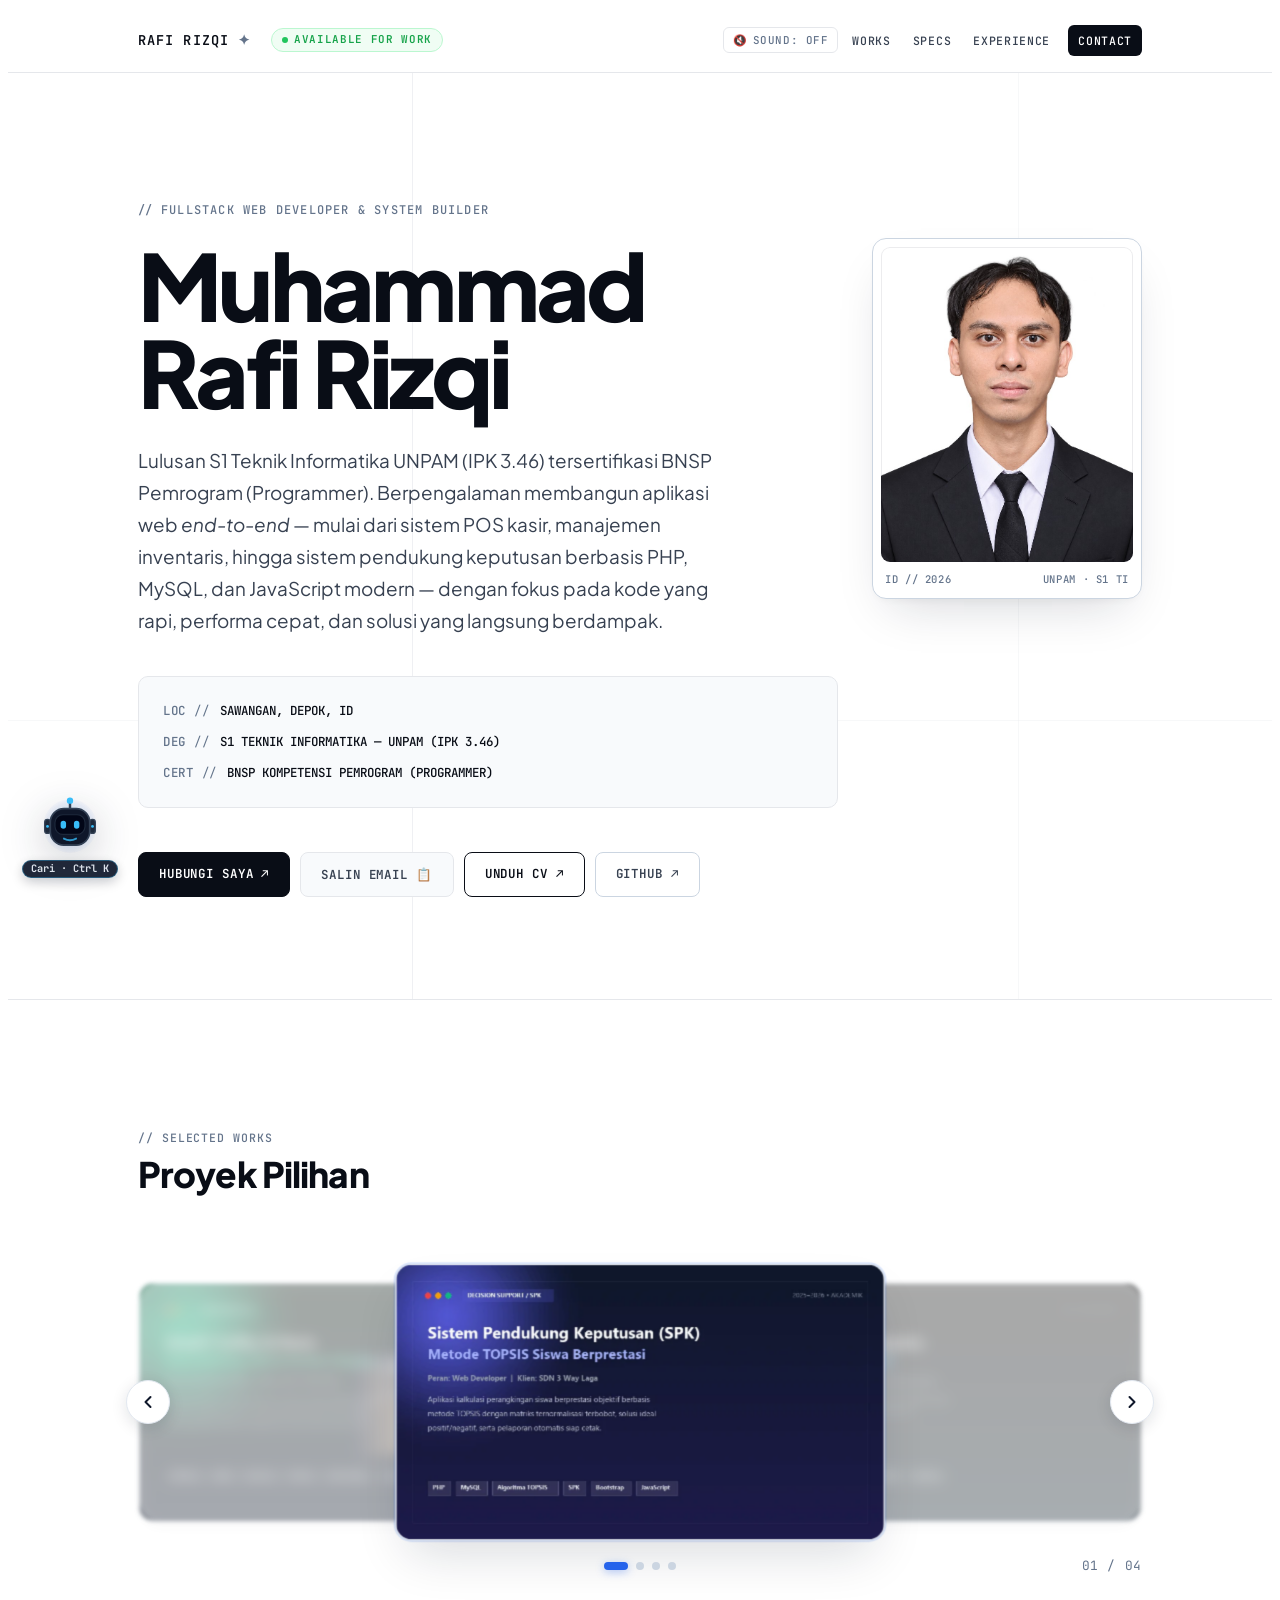
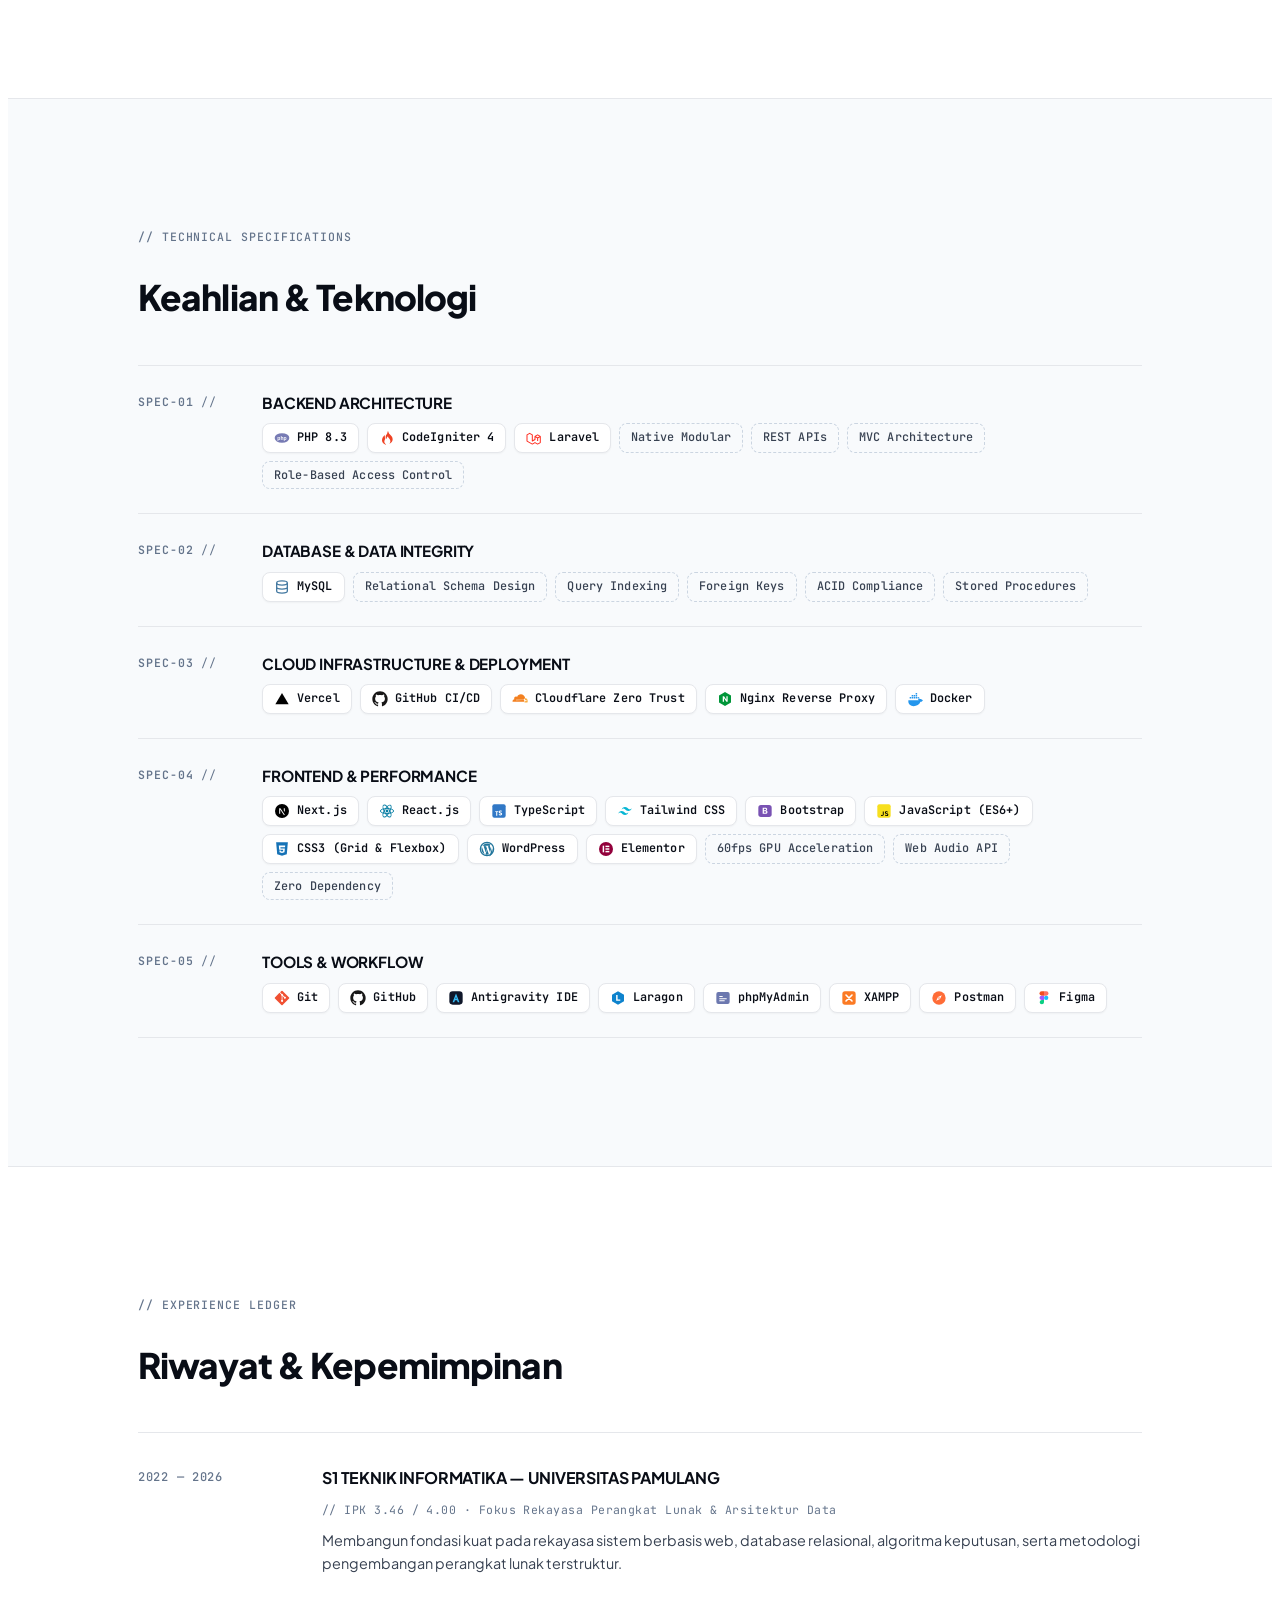
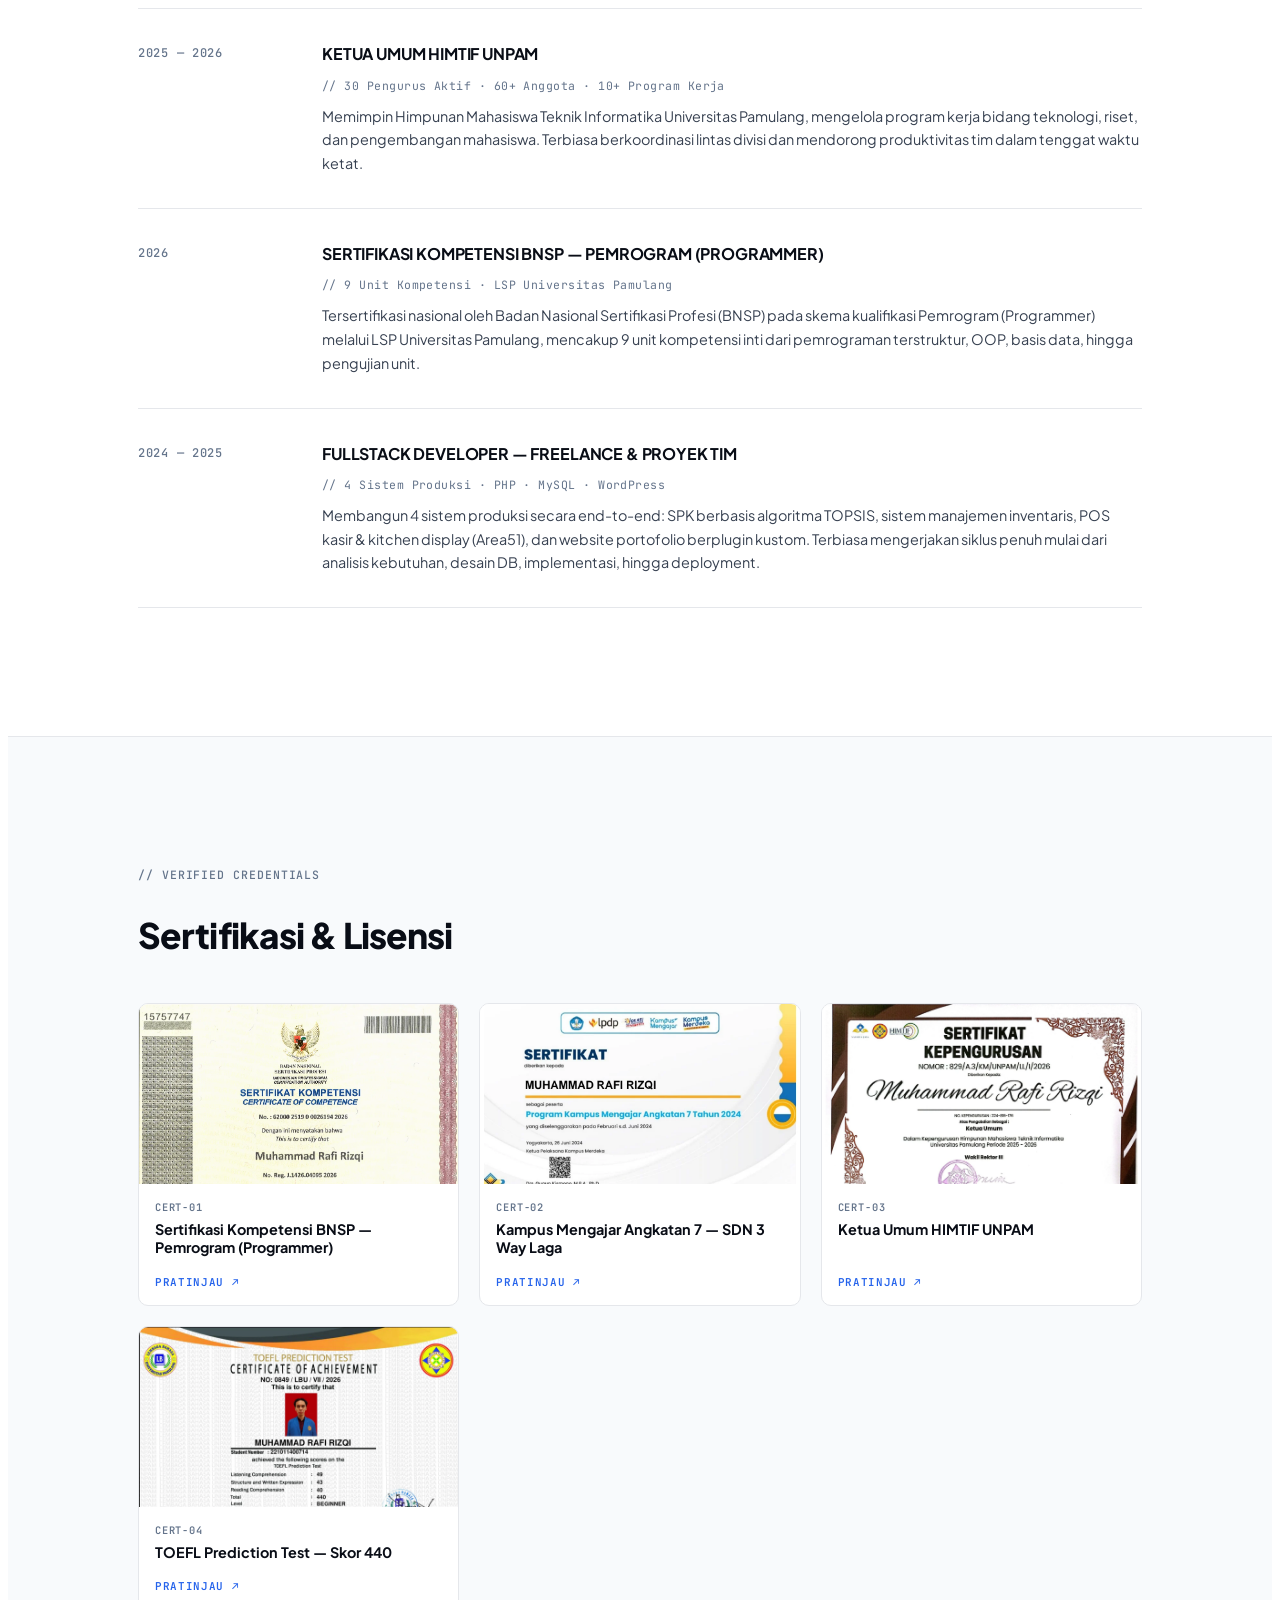
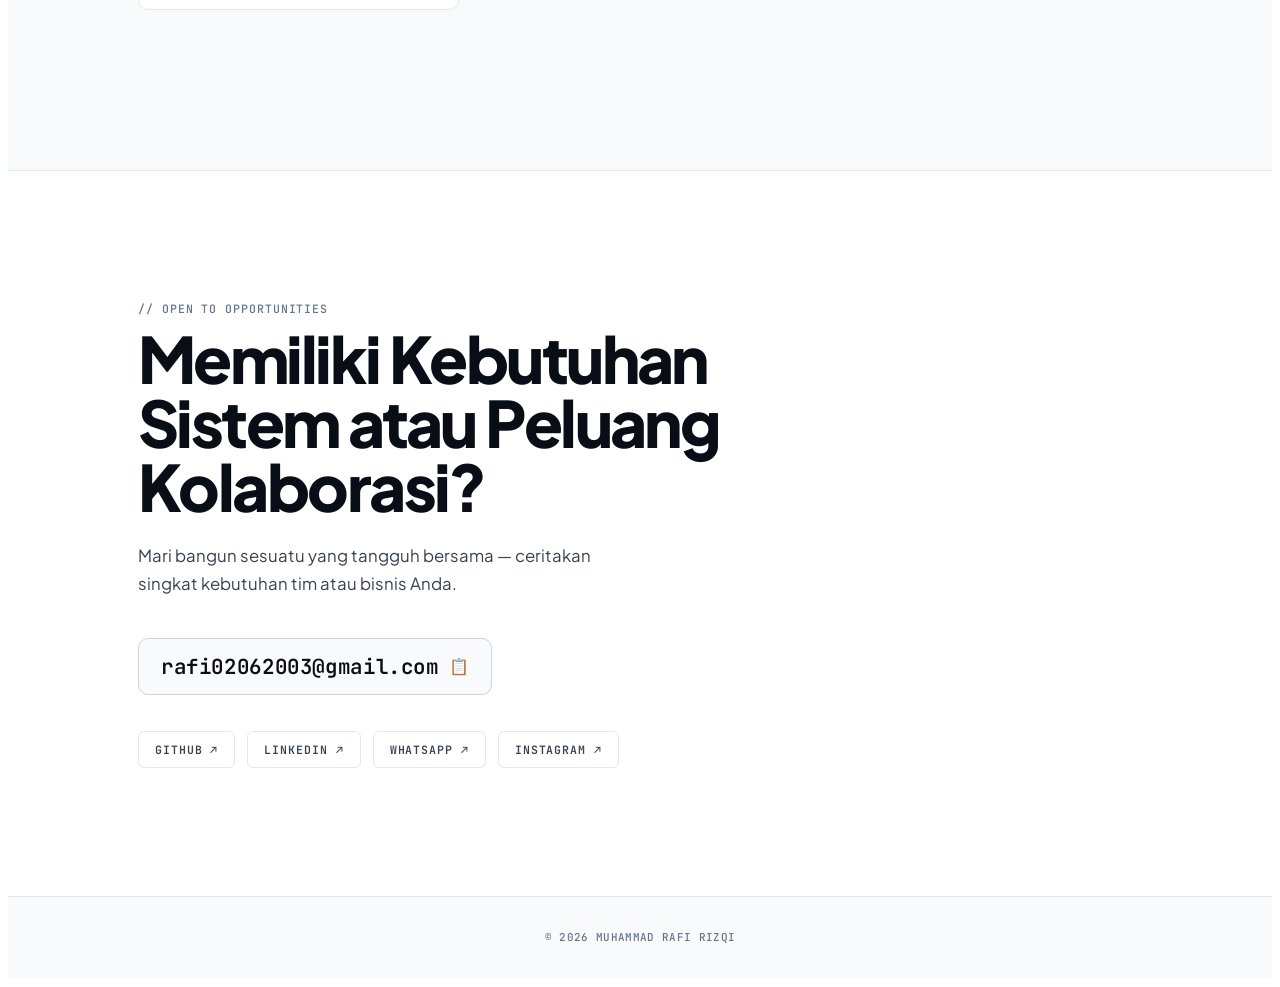
==== commit 0b9a1d9b: "chore: update location to Sawangan Depok, drop EXP, add Next/React/TS/Tailwind/Bootstrap + Antigravi" ====
--- a/index.html
+++ b/index.html
@@ -11,13 +11,13 @@
 <link rel="dns-prefetch" href="https://fonts.gstatic.com">
 	
 <title>Muhammad Rafi Rizqi — Fullstack Web Developer (PHP, MySQL, JavaScript)</title>
-<meta name="description" content="Portofolio resmi Muhammad Rafi Rizqi, lulusan S1 Teknik Informatika UNPAM (IPK 3.46) asal Pamulang, Tangerang Selatan. Berpengalaman membangun aplikasi web full-stack PHP, MySQL, dan JavaScript modern."/>
+<meta name="description" content="Portofolio resmi Muhammad Rafi Rizqi, lulusan S1 Teknik Informatika UNPAM (IPK 3.46) asal Sawangan, Depok. Berpengalaman membangun aplikasi web full-stack PHP, MySQL, dan JavaScript modern."/>
 <meta name="robots" content="index, follow, max-snippet:-1, max-video-preview:-1, max-image-preview:large"/>
 <link rel="canonical" href="/" />
 <meta property="og:locale" content="id_ID" />
 <meta property="og:type" content="website" />
 <meta property="og:title" content="Muhammad Rafi Rizqi — Fullstack Web Developer (PHP, MySQL, JavaScript)" />
-<meta property="og:description" content="Portofolio resmi Muhammad Rafi Rizqi, lulusan S1 Teknik Informatika UNPAM (IPK 3.46) asal Pamulang, Tangerang Selatan. Berpengalaman membangun aplikasi web full-stack PHP, MySQL, dan JavaScript modern." />
+<meta property="og:description" content="Portofolio resmi Muhammad Rafi Rizqi, lulusan S1 Teknik Informatika UNPAM (IPK 3.46) asal Sawangan, Depok. Berpengalaman membangun aplikasi web full-stack PHP, MySQL, dan JavaScript modern." />
 <meta property="og:url" content="/" />
 <meta property="og:site_name" content="Portofolio Rafi" />
 <meta property="og:updated_time" content="2026-11-26T02:50:00+07:00" />
@@ -29,7 +29,7 @@
 <meta property="og:image:type" content="image/jpeg" />
 <meta name="twitter:card" content="summary_large_image" />
 <meta name="twitter:title" content="Muhammad Rafi Rizqi — Fullstack Web Developer (PHP, MySQL, JavaScript)" />
-<meta name="twitter:description" content="Portofolio resmi Muhammad Rafi Rizqi, lulusan S1 Teknik Informatika UNPAM (IPK 3.46) asal Pamulang, Tangerang Selatan. Berpengalaman membangun aplikasi web full-stack PHP, MySQL, dan JavaScript modern." />
+<meta name="twitter:description" content="Portofolio resmi Muhammad Rafi Rizqi, lulusan S1 Teknik Informatika UNPAM (IPK 3.46) asal Sawangan, Depok. Berpengalaman membangun aplikasi web full-stack PHP, MySQL, dan JavaScript modern." />
 <meta name="twitter:image" content="/assets/img/og-preview-banner.jpg" />
 
 <!-- Favicon Suite (SVG Scalable) -->
@@ -63,8 +63,8 @@
             "nationality": "ID",
             "address": {
                 "@type": "PostalAddress",
-                "addressLocality": "Pamulang, Tangerang Selatan",
-                "addressRegion": "Banten",
+                "addressLocality": "Sawangan, Depok",
+                "addressRegion": "Jawa Barat",
                 "addressCountry": "ID"
             },
             "alumniOf": {
@@ -83,10 +83,12 @@
                 "MySQL",
                 "JavaScript",
                 "TypeScript",
-                "React",
+                "React.js",
+                "Next.js",
+                "Tailwind CSS",
                 "WordPress",
                 "Elementor",
-                "Bootstrap 5",
+                "Bootstrap",
                 "REST API",
                 "Point of Sale Systems",
                 "Inventory Management Systems",
@@ -261,11 +263,7 @@
 				<div class="rf-tf-hero-meta-grid" aria-label="Profil teknis singkat">
 					<div class="rf-tf-hero-meta-item">
 						<span class="rf-tf-meta-key">LOC <span class="rf-tf-slash">//</span></span>
-						<span class="rf-tf-meta-val">PAMULANG, TANGERANG SELATAN, ID</span>
-					</div>
-					<div class="rf-tf-hero-meta-item">
-						<span class="rf-tf-meta-key">EXP <span class="rf-tf-slash">//</span></span>
-						<span class="rf-tf-meta-val">2+ YRS PRODUCTION SYSTEMS</span>
+						<span class="rf-tf-meta-val">SAWANGAN, DEPOK, ID</span>
 					</div>
 					<div class="rf-tf-hero-meta-item">
 						<span class="rf-tf-meta-key">DEG <span class="rf-tf-slash">//</span></span>
@@ -504,6 +502,36 @@
 							<div class="rf-tf-spec-row__tags rf-tech-pills">
 								<span class="rf-tech-pill">
 									<span class="rf-tech-pill__icon" aria-hidden="true">
+										<svg viewBox="0 0 24 24" width="16" height="16"><circle cx="12" cy="12" r="10.5" fill="#000000"/><path fill="#ffffff" d="M16.2 17.8L9.6 7.8H7.8v8.4h1.5V9.9l5.7 8.5c.4-.2.8-.4 1.2-.6zM14.7 7.8h1.5v5.6l-1.5-2.2V7.8z"/></svg>
+									</span>
+									<span>Next.js</span>
+								</span>
+								<span class="rf-tech-pill">
+									<span class="rf-tech-pill__icon" aria-hidden="true">
+										<svg viewBox="0 0 24 24" width="16" height="16"><circle cx="12" cy="12" r="2.1" fill="#087EA4"/><g fill="none" stroke="#087EA4" stroke-width="1.35"><ellipse cx="12" cy="12" rx="10" ry="3.8"/><ellipse cx="12" cy="12" rx="10" ry="3.8" transform="rotate(60 12 12)"/><ellipse cx="12" cy="12" rx="10" ry="3.8" transform="rotate(120 12 12)"/></g></svg>
+									</span>
+									<span>React.js</span>
+								</span>
+								<span class="rf-tech-pill">
+									<span class="rf-tech-pill__icon" aria-hidden="true">
+										<svg viewBox="0 0 24 24" width="16" height="16"><rect x="2" y="2" width="20" height="20" rx="3" fill="#3178C6"/><path fill="#ffffff" d="M6.4 12.2h4.4v1.4H9.4V19H7.8v-5.4H6.4v-1.4zm5.4 5.9v-1.5c.6.4 1.3.7 2.1.7.7 0 1.2-.2 1.2-.7 0-.5-.4-.7-1.4-1-1.3-.4-2.1-.9-2.1-2.1 0-1.2 1-2.1 2.5-2.1.8 0 1.5.2 2 .4v1.4c-.5-.3-1.1-.5-1.8-.5-.7 0-1.1.2-1.1.6 0 .5.4.7 1.3 1 1.4.4 2.2 1 2.2 2.2 0 1.3-1 2.2-2.7 2.2-.9 0-1.7-.2-2.2-.6z"/></svg>
+									</span>
+									<span>TypeScript</span>
+								</span>
+								<span class="rf-tech-pill">
+									<span class="rf-tech-pill__icon" aria-hidden="true">
+										<svg viewBox="0 0 24 24" width="16" height="16"><path fill="#06B6D4" d="M12 6c-2.67 0-4.33 1.33-5 4 1-1.33 2.17-1.83 3.5-1.5.76.19 1.31.74 1.91 1.35.98 1 2.12 2.15 4.59 2.15 2.67 0 4.33-1.33 5-4-1 1.33-2.17 1.83-3.5 1.5-.76-.19-1.31-.74-1.91-1.35C15.61 7.15 14.47 6 12 6zM7 12c-2.67 0-4.33 1.33-5 4 1-1.33 2.17-1.83 3.5-1.5.76.19 1.31.74 1.91 1.35.98 1 2.12 2.15 4.59 2.15 2.67 0 4.33-1.33 5-4-1 1.33-2.17 1.83-3.5 1.5-.76-.19-1.31-.74-1.91-1.35C10.61 13.15 9.47 12 7 12z"/></svg>
+									</span>
+									<span>Tailwind CSS</span>
+								</span>
+								<span class="rf-tech-pill">
+									<span class="rf-tech-pill__icon" aria-hidden="true">
+										<svg viewBox="0 0 24 24" width="16" height="16"><rect x="2" y="3" width="20" height="18" rx="4" fill="#7952B3"/><path fill="#ffffff" d="M8.5 7.2h4c1.7 0 2.8.8 2.8 2.2 0 .9-.5 1.7-1.4 2 1.1.3 1.8 1.1 1.8 2.3 0 1.6-1.2 2.5-3.1 2.5H8.5V7.2zm1.9 3.7h1.9c.8 0 1.3-.4 1.3-1.1s-.5-1.1-1.3-1.1h-1.9v2.2zm0 3.8h2.1c.9 0 1.4-.4 1.4-1.2s-.5-1.2-1.4-1.2h-2.1v2.4z"/></svg>
+									</span>
+									<span>Bootstrap</span>
+								</span>
+								<span class="rf-tech-pill">
+									<span class="rf-tech-pill__icon" aria-hidden="true">
 										<svg viewBox="0 0 24 24" width="16" height="16"><rect x="2" y="2" width="20" height="20" rx="3" fill="#F7DF1E"/><path fill="#000" d="M11.6 17.4c0 1.4-.8 2.2-2.2 2.2-1 0-1.7-.5-2.1-1.3l1.3-.8c.2.4.5.7.9.7.4 0 .7-.2.7-.8v-4.8h1.4zm2 .9c.4.8 1.1 1.3 2.4 1.3 1.5 0 2.5-.8 2.5-2.1 0-1.1-.7-1.6-2-2.2l-.7-.3c-.6-.2-.9-.4-.9-.8 0-.3.3-.6.8-.6s.8.2 1 .6l1.3-.8c-.5-.8-1.2-1.2-2.3-1.2-1.4 0-2.3.8-2.3 2 0 1.1.6 1.6 1.9 2.1l.7.3c.7.3 1 .5 1 .9 0 .4-.4.7-1 .7-.7 0-1.2-.3-1.5-.9z"/></svg>
 									</span>
 									<span>JavaScript (ES6+)</span>
@@ -551,9 +579,9 @@
 								</span>
 								<span class="rf-tech-pill">
 									<span class="rf-tech-pill__icon" aria-hidden="true">
-										<svg viewBox="0 0 24 24" width="16" height="16"><path fill="#007ACC" d="M17.5 2L7.7 11 3.8 8 2 9.1l4 2.9-4 2.9 1.8 1.1 3.9-3 9.8 9L22 19.9V4.1L17.5 2zm0 5.4v9.2L11.4 12l6.1-4.6z"/></svg>
-									</span>
-									<span>VS Code</span>
+										<svg viewBox="0 0 24 24" width="16" height="16"><rect x="2" y="2" width="20" height="20" rx="5" fill="#0F172A"/><path fill="#38BDF8" d="M12 5.2L6.8 18.2h2.5l1.1-2.8h3.2l1.1 2.8h2.5L12 5.2zm-1 8.1l1-2.7 1 2.7h-2z"/></svg>
+									</span>
+									<span>Antigravity IDE</span>
 								</span>
 								<span class="rf-tech-pill">
 									<span class="rf-tech-pill__icon" aria-hidden="true">
@@ -680,15 +708,29 @@
 				</div>
 				<div class="rf-tf-certs-grid">
 					<button type="button" class="rf-tf-cert-card rf-preview-trigger"
-						data-preview-img="/assets/certs/cert-toefl-440.webp"
-						data-preview-title="TOEFL Prediction Test — Skor 440"
-						data-preview-badge="CERT-01 · 2026 · LEMBAGA BAHASA UNPAM">
+						data-preview-img="/assets/certs/cert-bnsp-programmer.webp"
+						data-preview-title="Sertifikasi Kompetensi BNSP — Pemrogram (Programmer)"
+						data-preview-badge="CERT-01 · 2026 · BNSP &amp; LSP UNPAM">
 						<div class="rf-tf-cert-thumb">
-							<img src="/assets/certs/cert-toefl-440.webp" alt="Sertifikat TOEFL Prediction Test Skor 440" loading="lazy" width="1400" height="989" />
+							<img src="/assets/certs/cert-bnsp-programmer.webp" alt="Sertifikat Kompetensi BNSP Pemrogram (Programmer)" loading="lazy" width="991" height="1400" />
 						</div>
 						<div class="rf-tf-cert-body">
 							<div class="rf-tf-cert-index rf-tf-mono">CERT-01</div>
-							<h3 class="rf-tf-cert-title">TOEFL Prediction Test — Skor 440</h3>
+							<h3 class="rf-tf-cert-title">Sertifikasi Kompetensi BNSP — Pemrogram (Programmer)</h3>
+							<span class="rf-tf-cert-preview-cue rf-tf-mono">PRATINJAU ↗</span>
+						</div>
+					</button>
+
+					<button type="button" class="rf-tf-cert-card rf-preview-trigger"
+						data-preview-img="/assets/certs/cert-kampus-mengajar.webp"
+						data-preview-title="Kampus Mengajar Angkatan 7 — SDN 3 Way Laga"
+						data-preview-badge="CERT-02 · 2024 · KEMENDIKBUDRISTEK RI">
+						<div class="rf-tf-cert-thumb">
+							<img src="/assets/certs/cert-kampus-mengajar.webp" alt="Sertifikat Kampus Mengajar Angkatan 7" loading="lazy" width="991" height="1400" />
+						</div>
+						<div class="rf-tf-cert-body">
+							<div class="rf-tf-cert-index rf-tf-mono">CERT-02</div>
+							<h3 class="rf-tf-cert-title">Kampus Mengajar Angkatan 7 — SDN 3 Way Laga</h3>
 							<span class="rf-tf-cert-preview-cue rf-tf-mono">PRATINJAU ↗</span>
 						</div>
 					</button>
@@ -696,41 +738,27 @@
 					<button type="button" class="rf-tf-cert-card rf-preview-trigger"
 						data-preview-img="/assets/certs/cert-ketua-hima.webp"
 						data-preview-title="Ketua Umum HIMTIF UNPAM"
-						data-preview-badge="CERT-02 · 2025–2026 · HIMTIF UNPAM">
+						data-preview-badge="CERT-03 · 2025–2026 · HIMTIF UNPAM">
 						<div class="rf-tf-cert-thumb">
 							<img src="/assets/certs/cert-ketua-hima.webp" alt="Sertifikat Kepengurusan Ketua Umum HIMTIF UNPAM" loading="lazy" width="1400" height="990" />
 						</div>
 						<div class="rf-tf-cert-body">
-							<div class="rf-tf-cert-index rf-tf-mono">CERT-02</div>
+							<div class="rf-tf-cert-index rf-tf-mono">CERT-03</div>
 							<h3 class="rf-tf-cert-title">Ketua Umum HIMTIF UNPAM</h3>
 							<span class="rf-tf-cert-preview-cue rf-tf-mono">PRATINJAU ↗</span>
 						</div>
 					</button>
 
 					<button type="button" class="rf-tf-cert-card rf-preview-trigger"
-						data-preview-img="/assets/certs/cert-kampus-mengajar.webp"
-						data-preview-title="Kampus Mengajar Angkatan 7 — SDN 3 Way Laga"
-						data-preview-badge="CERT-03 · 2024 · KEMENDIKBUDRISTEK RI">
+						data-preview-img="/assets/certs/cert-toefl-440.webp"
+						data-preview-title="TOEFL Prediction Test — Skor 440"
+						data-preview-badge="CERT-04 · 2026 · LEMBAGA BAHASA UNPAM">
 						<div class="rf-tf-cert-thumb">
-							<img src="/assets/certs/cert-kampus-mengajar.webp" alt="Sertifikat Kampus Mengajar Angkatan 7" loading="lazy" width="991" height="1400" />
-						</div>
-						<div class="rf-tf-cert-body">
-							<div class="rf-tf-cert-index rf-tf-mono">CERT-03</div>
-							<h3 class="rf-tf-cert-title">Kampus Mengajar Angkatan 7 — SDN 3 Way Laga</h3>
-							<span class="rf-tf-cert-preview-cue rf-tf-mono">PRATINJAU ↗</span>
-						</div>
-					</button>
-
-					<button type="button" class="rf-tf-cert-card rf-preview-trigger"
-						data-preview-img="/assets/certs/cert-bnsp-programmer.webp"
-						data-preview-title="Sertifikasi Kompetensi BNSP — Pemrogram (Programmer)"
-						data-preview-badge="CERT-04 · 2026 · BNSP &amp; LSP UNPAM">
-						<div class="rf-tf-cert-thumb">
-							<img src="/assets/certs/cert-bnsp-programmer.webp" alt="Sertifikat Kompetensi BNSP Pemrogram (Programmer)" loading="lazy" width="991" height="1400" />
+							<img src="/assets/certs/cert-toefl-440.webp" alt="Sertifikat TOEFL Prediction Test Skor 440" loading="lazy" width="1400" height="989" />
 						</div>
 						<div class="rf-tf-cert-body">
 							<div class="rf-tf-cert-index rf-tf-mono">CERT-04</div>
-							<h3 class="rf-tf-cert-title">Sertifikasi Kompetensi BNSP — Pemrogram (Programmer)</h3>
+							<h3 class="rf-tf-cert-title">TOEFL Prediction Test — Skor 440</h3>
 							<span class="rf-tf-cert-preview-cue rf-tf-mono">PRATINJAU ↗</span>
 						</div>
 					</button>
@@ -1032,16 +1060,31 @@
 					<div class="rf-group-title">Pratinjau Sertifikat</div>
 
 					<a href="#rf-credentials" class="rf-palette-item rf-preview-trigger" role="option"
-						data-preview-img="/assets/certs/cert-toefl-440.webp"
-						data-preview-title="TOEFL Prediction Test — Skor 440"
-						data-preview-badge="CERT-01 · 2026 · LEMBAGA BAHASA UNPAM"
-						data-keywords="toefl 440 bahasa inggris sertifikat cert-01 unpam">
+						data-preview-img="/assets/certs/cert-bnsp-programmer.webp"
+						data-preview-title="Sertifikasi Kompetensi BNSP — Pemrogram (Programmer)"
+						data-preview-badge="CERT-01 · 2026 · BNSP &amp; LSP UNPAM"
+						data-keywords="bnsp pemrogram programmer pemrograman kompetensi lsp sertifikat cert-01">
 						<span class="rf-item-icon rf-icon-action">
 							<svg viewBox="0 0 24 24" width="16" height="16" fill="none" stroke="currentColor" stroke-width="2"><circle cx="12" cy="8" r="6"></circle><path d="M15.477 12.89 17 22l-5-3-5 3 1.523-9.11"></path></svg>
 						</span>
 						<div class="rf-item-text">
-							<span class="rf-item-label">TOEFL — Skor 440</span>
-							<span class="rf-item-desc">Pratinjau sertifikat &bull; Lembaga Bahasa UNPAM 2026</span>
+							<span class="rf-item-label">Sertifikasi Kompetensi BNSP (Programmer)</span>
+							<span class="rf-item-desc">Pratinjau sertifikat &bull; BNSP &amp; LSP UNPAM 2026</span>
+						</div>
+						<span class="rf-item-badge rf-badge-action">Pratinjau</span>
+					</a>
+
+					<a href="#rf-credentials" class="rf-palette-item rf-preview-trigger" role="option"
+						data-preview-img="/assets/certs/cert-kampus-mengajar.webp"
+						data-preview-title="Kampus Mengajar Angkatan 7 — SDN 3 Way Laga"
+						data-preview-badge="CERT-02 · 2024 · KEMENDIKBUDRISTEK RI"
+						data-keywords="kampus mengajar angkatan 7 kemendikbud mbkm sertifikat cert-02">
+						<span class="rf-item-icon rf-icon-action">
+							<svg viewBox="0 0 24 24" width="16" height="16" fill="none" stroke="currentColor" stroke-width="2"><circle cx="12" cy="8" r="6"></circle><path d="M15.477 12.89 17 22l-5-3-5 3 1.523-9.11"></path></svg>
+						</span>
+						<div class="rf-item-text">
+							<span class="rf-item-label">Kampus Mengajar Angkatan 7</span>
+							<span class="rf-item-desc">Pratinjau sertifikat &bull; Kemendikbudristek RI</span>
 						</div>
 						<span class="rf-item-badge rf-badge-action">Pratinjau</span>
 					</a>
@@ -1049,8 +1092,8 @@
 					<a href="#rf-credentials" class="rf-palette-item rf-preview-trigger" role="option"
 						data-preview-img="/assets/certs/cert-ketua-hima.webp"
 						data-preview-title="Ketua Umum HIMTIF UNPAM"
-						data-preview-badge="CERT-02 · 2025–2026 · HIMTIF UNPAM"
-						data-keywords="ketua umum himtif hima organisasi sertifikat cert-02">
+						data-preview-badge="CERT-03 · 2025–2026 · HIMTIF UNPAM"
+						data-keywords="ketua umum himtif hima organisasi sertifikat cert-03">
 						<span class="rf-item-icon rf-icon-action">
 							<svg viewBox="0 0 24 24" width="16" height="16" fill="none" stroke="currentColor" stroke-width="2"><circle cx="12" cy="8" r="6"></circle><path d="M15.477 12.89 17 22l-5-3-5 3 1.523-9.11"></path></svg>
 						</span>
@@ -1062,31 +1105,16 @@
 					</a>
 
 					<a href="#rf-credentials" class="rf-palette-item rf-preview-trigger" role="option"
-						data-preview-img="/assets/certs/cert-kampus-mengajar.webp"
-						data-preview-title="Kampus Mengajar Angkatan 7 — SDN 3 Way Laga"
-						data-preview-badge="CERT-03 · 2024 · KEMENDIKBUDRISTEK RI"
-						data-keywords="kampus mengajar angkatan 7 kemendikbud mbkm sertifikat cert-03">
+						data-preview-img="/assets/certs/cert-toefl-440.webp"
+						data-preview-title="TOEFL Prediction Test — Skor 440"
+						data-preview-badge="CERT-04 · 2026 · LEMBAGA BAHASA UNPAM"
+						data-keywords="toefl 440 bahasa inggris sertifikat cert-04 unpam">
 						<span class="rf-item-icon rf-icon-action">
 							<svg viewBox="0 0 24 24" width="16" height="16" fill="none" stroke="currentColor" stroke-width="2"><circle cx="12" cy="8" r="6"></circle><path d="M15.477 12.89 17 22l-5-3-5 3 1.523-9.11"></path></svg>
 						</span>
 						<div class="rf-item-text">
-							<span class="rf-item-label">Kampus Mengajar Angkatan 7</span>
-							<span class="rf-item-desc">Pratinjau sertifikat &bull; Kemendikbudristek RI</span>
-						</div>
-						<span class="rf-item-badge rf-badge-action">Pratinjau</span>
-					</a>
-
-					<a href="#rf-credentials" class="rf-palette-item rf-preview-trigger" role="option"
-						data-preview-img="/assets/certs/cert-bnsp-programmer.webp"
-						data-preview-title="Sertifikasi Kompetensi BNSP — Pemrogram (Programmer)"
-						data-preview-badge="CERT-04 · 2026 · BNSP &amp; LSP UNPAM"
-						data-keywords="bnsp pemrogram programmer pemrograman kompetensi lsp sertifikat cert-04">
-						<span class="rf-item-icon rf-icon-action">
-							<svg viewBox="0 0 24 24" width="16" height="16" fill="none" stroke="currentColor" stroke-width="2"><circle cx="12" cy="8" r="6"></circle><path d="M15.477 12.89 17 22l-5-3-5 3 1.523-9.11"></path></svg>
-						</span>
-						<div class="rf-item-text">
-							<span class="rf-item-label">Sertifikasi Kompetensi BNSP (Programmer)</span>
-							<span class="rf-item-desc">Pratinjau sertifikat &bull; BNSP &amp; LSP UNPAM 2026</span>
+							<span class="rf-item-label">TOEFL — Skor 440</span>
+							<span class="rf-item-desc">Pratinjau sertifikat &bull; Lembaga Bahasa UNPAM 2026</span>
 						</div>
 						<span class="rf-item-badge rf-badge-action">Pratinjau</span>
 					</a>
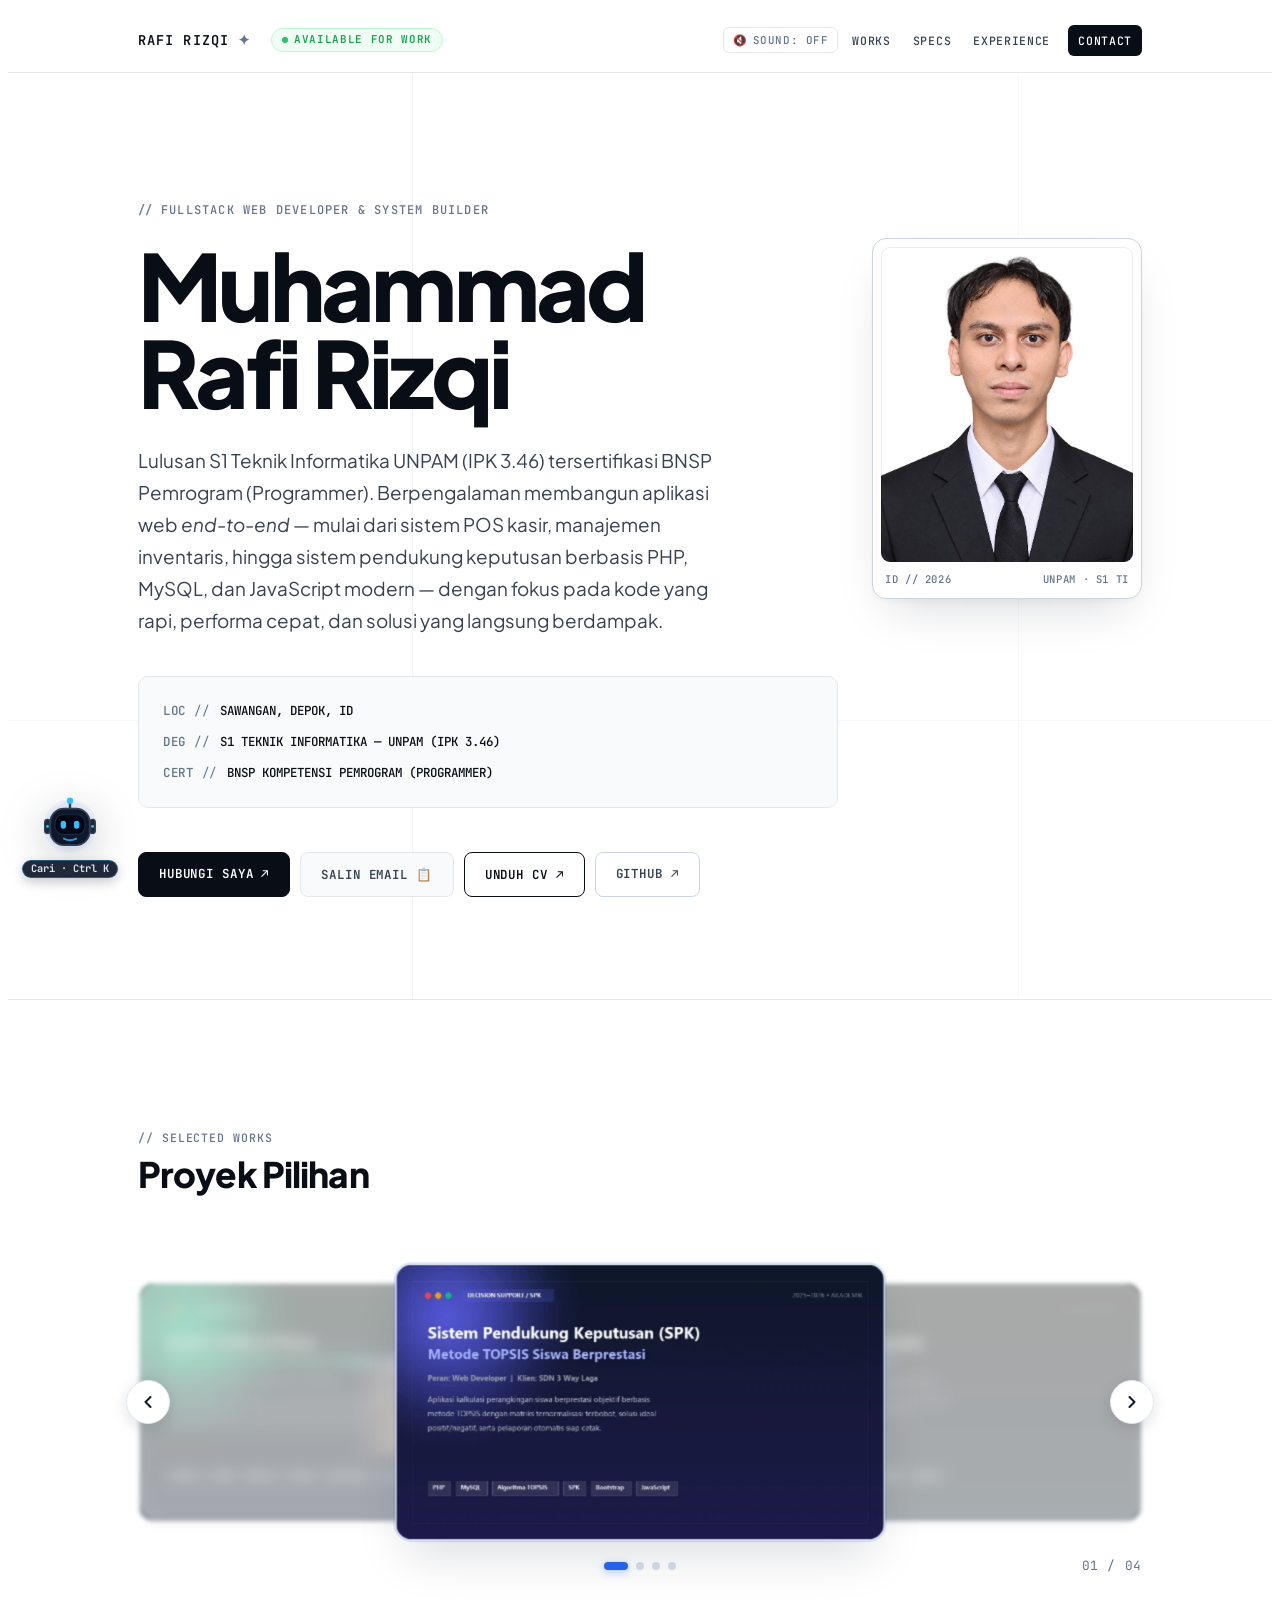
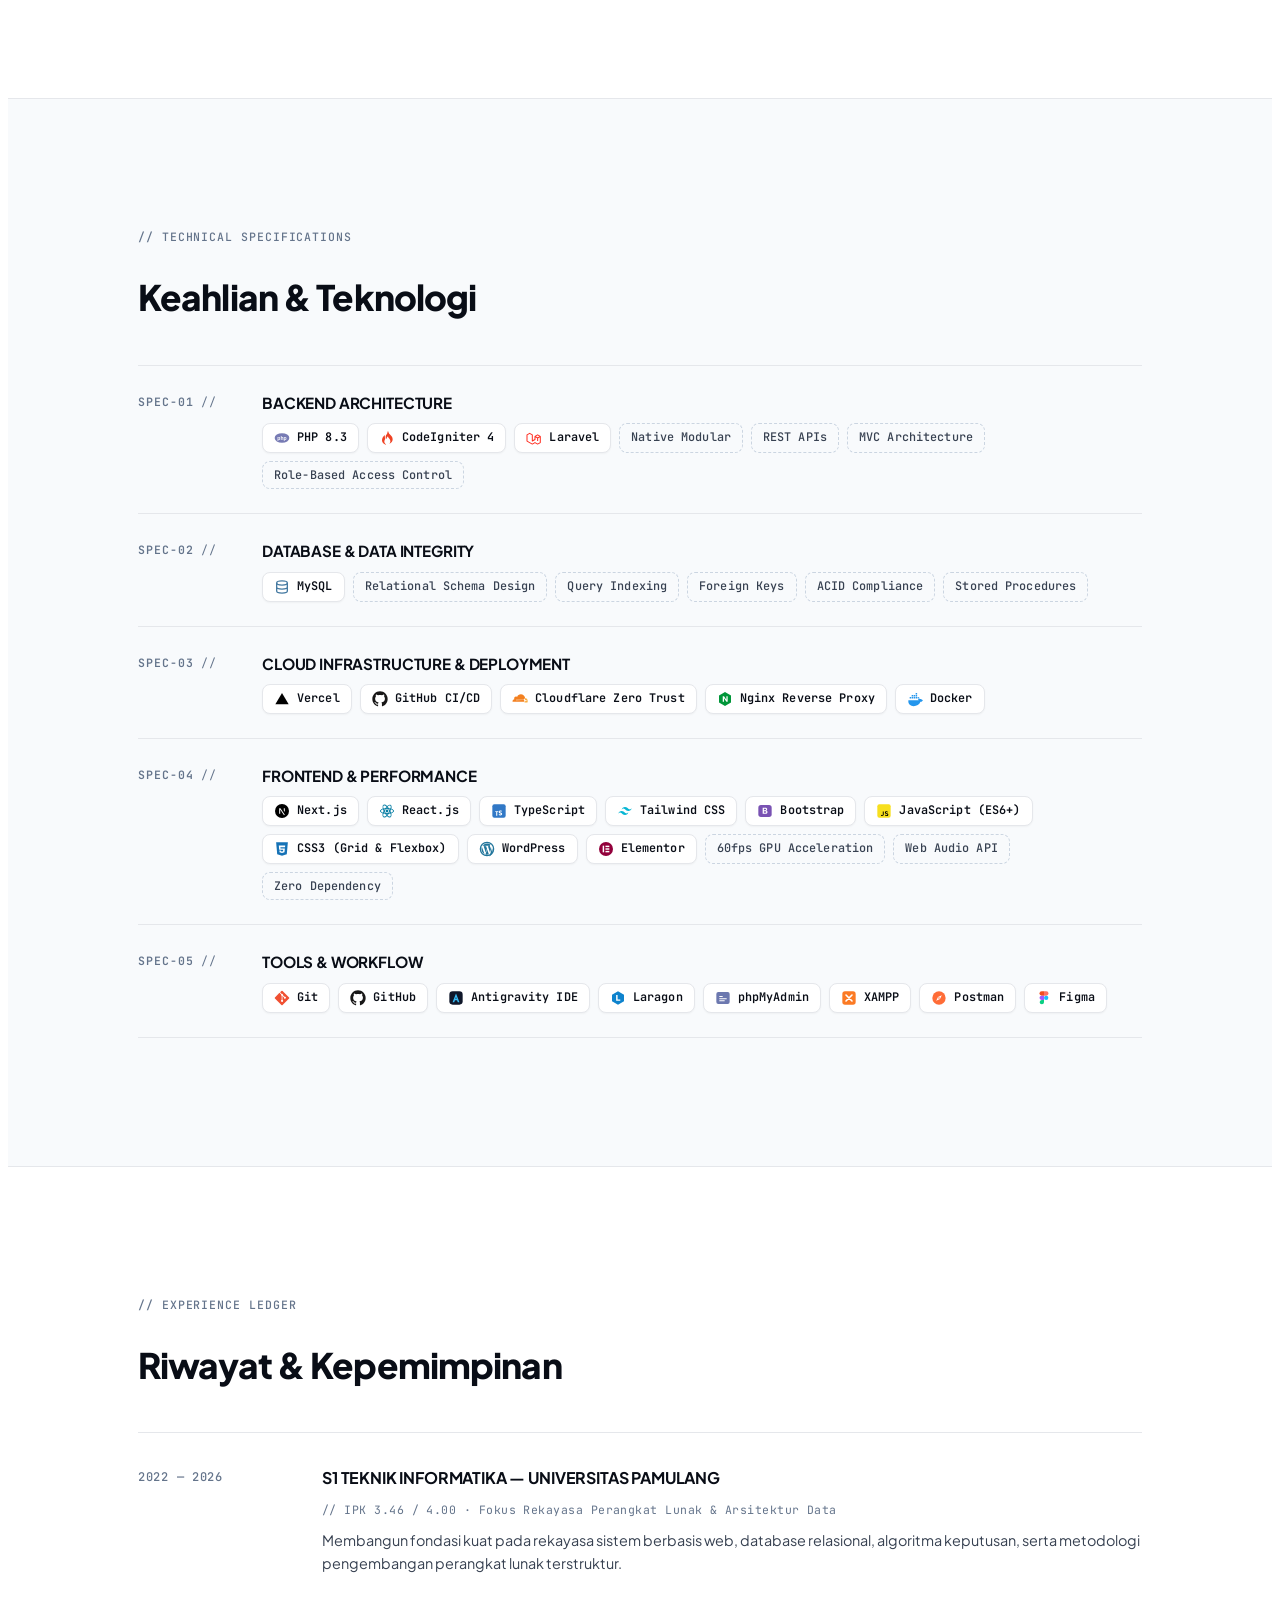
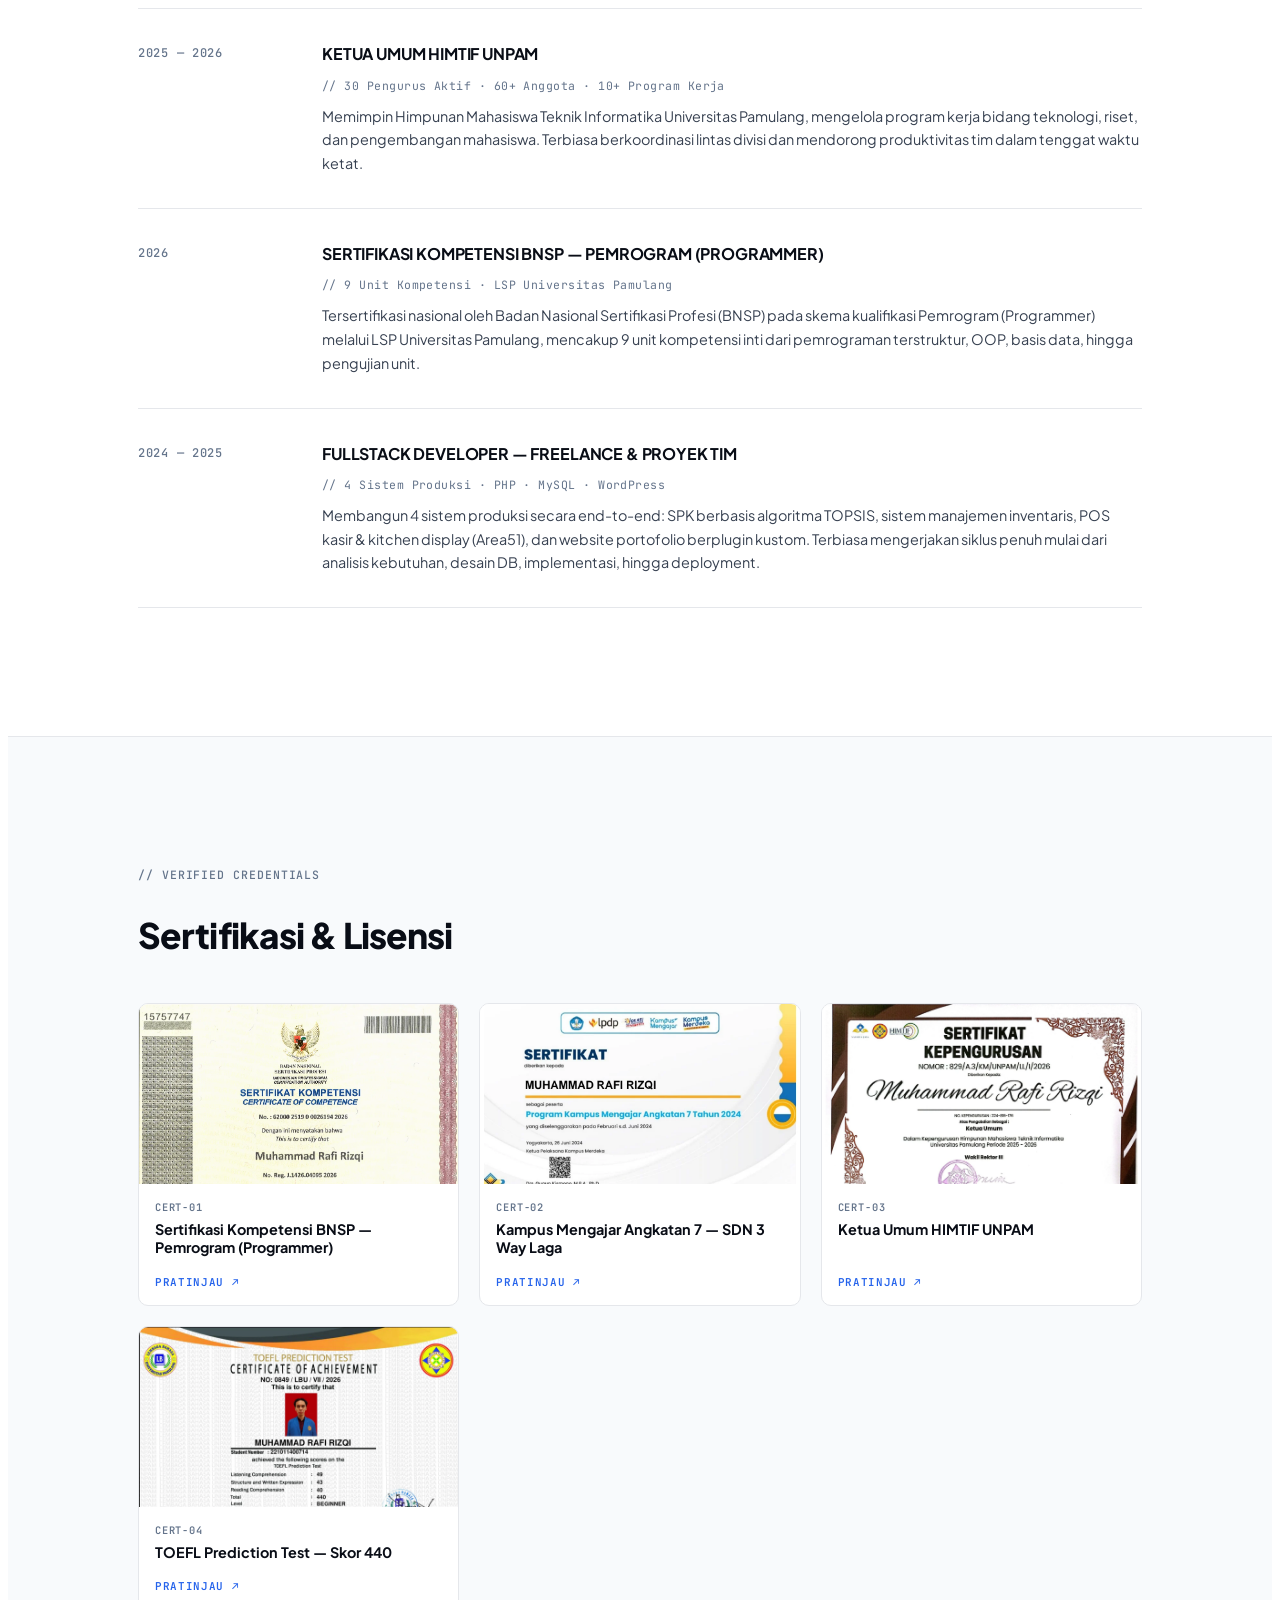
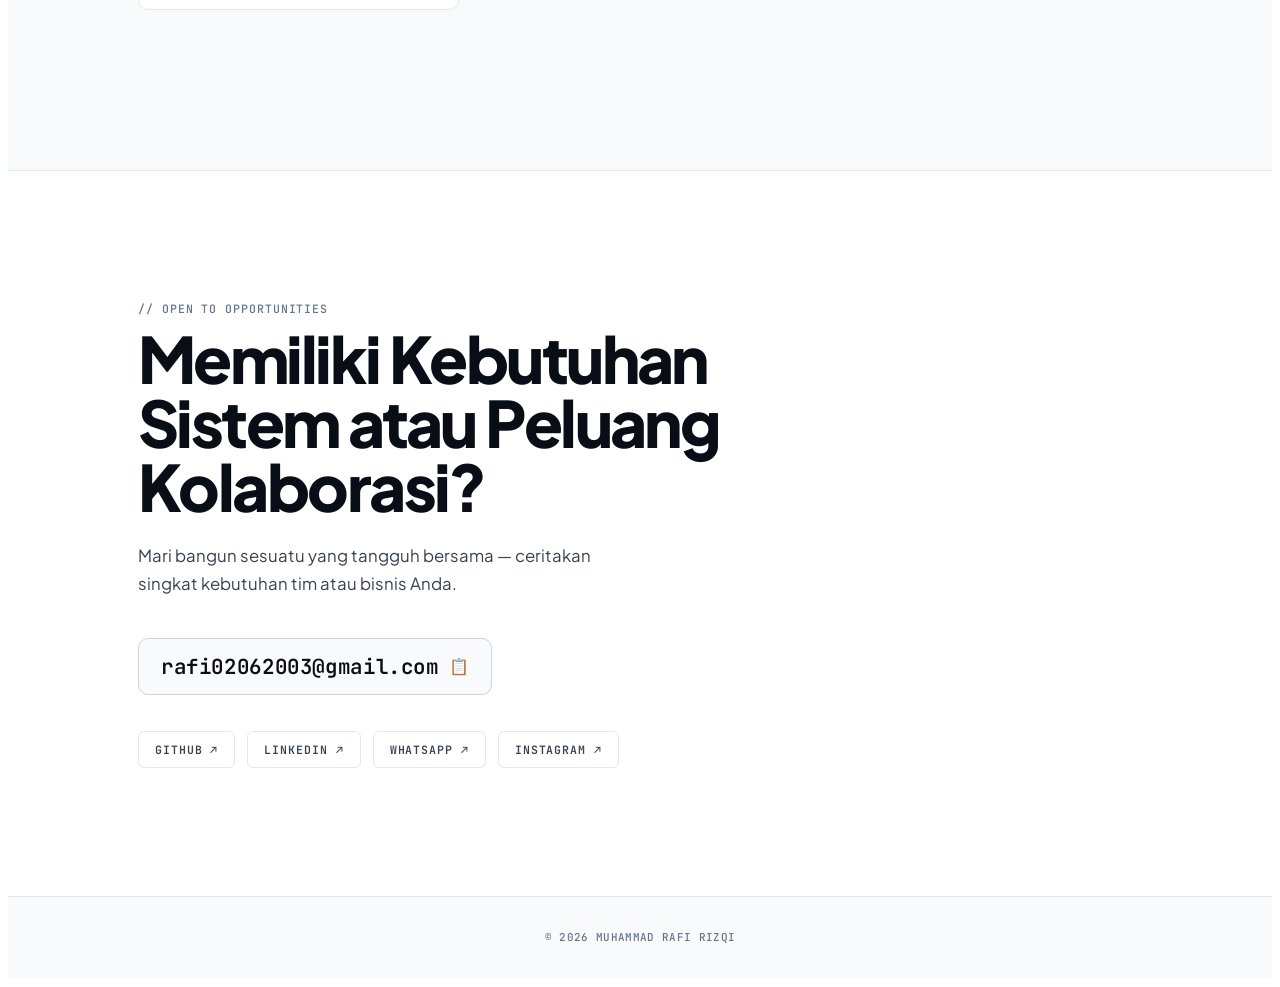
==== commit b5dadf90: "feat: enforce strict single-page site and open CV preview with download modal" ====
--- a/index.html
+++ b/index.html
@@ -1,5 +1,5 @@
 <!doctype html>
-<html lang="en-US" prefix="og: https://ogp.me/ns#">
+<html lang="id" prefix="og: https://ogp.me/ns#">
 <head>
 	<meta charset="UTF-8">
 	<meta name="viewport" content="width=device-width, initial-scale=1">
@@ -21,8 +21,8 @@
 <meta property="og:url" content="/" />
 <meta property="og:site_name" content="Portofolio Rafi" />
 <meta property="og:updated_time" content="2026-11-26T02:50:00+07:00" />
-<meta property="og:image" content="/assets/img/og-preview-banner.jpg" />
-<meta property="og:image:secure_url" content="/assets/img/og-preview-banner.jpg" />
+<meta property="og:image" content="/assets/img/og-preview-banner.jpg?v=20261126j" />
+<meta property="og:image:secure_url" content="/assets/img/og-preview-banner.jpg?v=20261126j" />
 <meta property="og:image:width" content="1200" />
 <meta property="og:image:height" content="630" />
 <meta property="og:image:alt" content="Muhammad Rafi Rizqi — Fullstack Web Developer &amp; S1 Teknik Informatika UNPAM" />
@@ -30,7 +30,7 @@
 <meta name="twitter:card" content="summary_large_image" />
 <meta name="twitter:title" content="Muhammad Rafi Rizqi — Fullstack Web Developer (PHP, MySQL, JavaScript)" />
 <meta name="twitter:description" content="Portofolio resmi Muhammad Rafi Rizqi, lulusan S1 Teknik Informatika UNPAM (IPK 3.46) asal Sawangan, Depok. Berpengalaman membangun aplikasi web full-stack PHP, MySQL, dan JavaScript modern." />
-<meta name="twitter:image" content="/assets/img/og-preview-banner.jpg" />
+<meta name="twitter:image" content="/assets/img/og-preview-banner.jpg?v=20261126j" />
 
 <!-- Favicon Suite (SVG Scalable) -->
 <link rel="icon" type="image/svg+xml" href="/assets/img/favicon-rafi.svg">
@@ -38,7 +38,7 @@
 
 <!-- Google Fonts & Main Stylesheet -->
 <link rel="stylesheet" href="https://fonts.googleapis.com/css2?family=JetBrains+Mono:wght@400;500;600;700&amp;family=Plus+Jakarta+Sans:wght@400;500;600;700;800&amp;display=swap" media="all" />
-<link rel="stylesheet" id="rafi-taqy-farline-css" href="/assets/css/style.css?v=20261126i" media="all" />
+<link rel="stylesheet" id="rafi-taqy-farline-css" href="/assets/css/style.css?v=20261126k" media="all" />
 
 <!-- JSON-LD SEO Structured Data -->
 <script type="application/ld+json">{
@@ -151,7 +151,7 @@
     ]
 }</script>
 </head>
-<body class="home wp-singular page-template-default page page-id-18 wp-embed-responsive wp-theme-hello-elementor wp-child-theme-hello-elementor-child ehf-template-hello-elementor ehf-stylesheet-hello-elementor-child hello-elementor-default elementor-default elementor-kit-7 elementor-page elementor-page-18">
+<body class="home">
 
 	<!-- Reading / Scroll Progress Bar -->
 	<div id="rf-progress-bar" class="rf-progress-bar" aria-hidden="true"></div>
@@ -285,9 +285,14 @@
 						title="Salin email ke clipboard">
 						<span id="rf-copy-label">SALIN EMAIL 📋</span>
 					</button>
-					<a href="/cv/" class="rf-tf-btn rf-tf-btn--secondary">
+					<button type="button" class="rf-tf-btn rf-tf-btn--secondary rf-preview-trigger"
+						data-preview-img="/assets/docs/cv-preview.webp"
+						data-preview-download="/assets/docs/CV-Muhammad-Rafi-Rizqi.pdf"
+						data-preview-download-name="CV-Muhammad-Rafi-Rizqi.pdf"
+						data-preview-title="Curriculum Vitae — Muhammad Rafi Rizqi"
+						data-preview-badge="CV · PDF RESMI · 2026">
 						UNDUH CV <span aria-hidden="true">↗</span>
-					</a>
+					</button>
 					<a href="https://github.com/RafiRizqi" target="_blank" rel="noopener noreferrer"
 						class="rf-tf-btn rf-tf-btn--ghost">
 						GITHUB <span aria-hidden="true">↗</span>
@@ -709,6 +714,8 @@
 				<div class="rf-tf-certs-grid">
 					<button type="button" class="rf-tf-cert-card rf-preview-trigger"
 						data-preview-img="/assets/certs/cert-bnsp-programmer.webp"
+						data-preview-img-alt="/assets/certs/cert-bnsp-programmer-p2.webp"
+						data-preview-alt-label="Halaman 2 · 9 Unit Kompetensi"
 						data-preview-title="Sertifikasi Kompetensi BNSP — Pemrogram (Programmer)"
 						data-preview-badge="CERT-01 · 2026 · BNSP &amp; LSP UNPAM">
 						<div class="rf-tf-cert-thumb">
@@ -840,9 +847,16 @@
 					<span id="rf-preview-dialog-badge" class="rf-tf-mono rf-preview-dialog__badge">PRATINJAU</span>
 					<h3 id="rf-preview-dialog-title" class="rf-preview-dialog__title">Pratinjau</h3>
 				</div>
-				<button type="button" id="rf-preview-dialog-close" class="rf-preview-dialog__close" aria-label="Tutup jendela pratinjau" title="Tutup (Esc)">
-					<svg viewBox="0 0 24 24" width="20" height="20" fill="none" stroke="currentColor" stroke-width="2.2" stroke-linecap="round" stroke-linejoin="round" aria-hidden="true"><line x1="18" y1="6" x2="6" y2="18"></line><line x1="6" y1="6" x2="18" y2="18"></line></svg>
-				</button>
+				<div class="rf-preview-dialog__actions">
+					<a id="rf-preview-dialog-download" class="rf-preview-dialog__download" href="#" download hidden>Unduh PDF &darr;</a>
+					<button type="button" id="rf-preview-dialog-close" class="rf-preview-dialog__close" aria-label="Tutup jendela pratinjau" title="Tutup (Esc)">
+						<svg viewBox="0 0 24 24" width="20" height="20" fill="none" stroke="currentColor" stroke-width="2.2" stroke-linecap="round" stroke-linejoin="round" aria-hidden="true"><line x1="18" y1="6" x2="6" y2="18"></line><line x1="6" y1="6" x2="18" y2="18"></line></svg>
+					</button>
+				</div>
+			</div>
+			<div class="rf-preview-dialog__pages" id="rf-preview-dialog-pages" hidden>
+				<button type="button" id="rf-preview-page-1" class="rf-preview-page-btn is-active">Halaman 1 · Sertifikat</button>
+				<button type="button" id="rf-preview-page-2" class="rf-preview-page-btn">Halaman 2 · 9 Unit Kompetensi</button>
 			</div>
 			<div class="rf-preview-dialog__media">
 				<img id="rf-preview-dialog-img" src="" alt="Pratinjau visual" />
@@ -978,7 +992,7 @@
 						<span class="rf-item-badge">Bagian</span>
 					</a>
 
-					<a href="#rf-contact" class="rf-palette-item" role="option" data-keywords="kontak hubungi email whatsapp instagram pamulang peluang kerja">
+					<a href="#rf-contact" class="rf-palette-item" role="option" data-keywords="kontak hubungi email whatsapp instagram depok sawangan peluang kerja">
 						<span class="rf-item-icon">
 							<svg viewBox="0 0 24 24" width="16" height="16" fill="none" stroke="currentColor" stroke-width="2"><path d="M4 4h16c1.1 0 2 .9 2 2v12c0 1.1-.9 2-2 2H4c-1.1 0-2-.9-2-2V6c0-1.1.9-2 2-2z"></path><polyline points="22,6 12,13 2,6"></polyline></svg>
 						</span>
@@ -988,6 +1002,23 @@
 						</div>
 						<span class="rf-item-badge">Bagian</span>
 					</a>
+
+					<button type="button" class="rf-palette-item rf-preview-trigger" role="option"
+						data-preview-img="/assets/docs/cv-preview.webp"
+						data-preview-download="/assets/docs/CV-Muhammad-Rafi-Rizqi.pdf"
+						data-preview-download-name="CV-Muhammad-Rafi-Rizqi.pdf"
+						data-preview-title="Curriculum Vitae — Muhammad Rafi Rizqi"
+						data-preview-badge="CV · PDF RESMI · 2026"
+						data-keywords="cv resume pdf unduh download curriculum vitae">
+						<span class="rf-item-icon rf-icon-action">
+							<svg viewBox="0 0 24 24" width="16" height="16" fill="none" stroke="currentColor" stroke-width="2"><path d="M14 2H6a2 2 0 0 0-2 2v16a2 2 0 0 0 2 2h12a2 2 0 0 0 2-2V8z"></path><polyline points="14 2 14 8 20 8"></polyline><line x1="12" y1="18" x2="12" y2="12"></line><polyline points="9 15 12 18 15 15"></polyline></svg>
+						</span>
+						<div class="rf-item-text">
+							<span class="rf-item-label">Curriculum Vitae (PDF)</span>
+							<span class="rf-item-desc">Pratinjau &amp; unduh CV resmi Muhammad Rafi Rizqi</span>
+						</div>
+						<span class="rf-item-badge rf-badge-action">Pratinjau</span>
+					</button>
 				</div>
 
 				<!-- Group 2: Pratinjau Proyek Unggulan (Same-Page) -->
@@ -1061,6 +1092,8 @@
 
 					<a href="#rf-credentials" class="rf-palette-item rf-preview-trigger" role="option"
 						data-preview-img="/assets/certs/cert-bnsp-programmer.webp"
+						data-preview-img-alt="/assets/certs/cert-bnsp-programmer-p2.webp"
+						data-preview-alt-label="Halaman 2 · 9 Unit Kompetensi"
 						data-preview-title="Sertifikasi Kompetensi BNSP — Pemrogram (Programmer)"
 						data-preview-badge="CERT-01 · 2026 · BNSP &amp; LSP UNPAM"
 						data-keywords="bnsp pemrogram programmer pemrograman kompetensi lsp sertifikat cert-01">
@@ -1144,7 +1177,7 @@
 		</div>
 	</div>
 	<script id="rafi-portfolio-carousel-js" src="/assets/js/carousel.js?v=20261126d" defer="defer"></script>
-	<script id="rafi-portfolio-modal-js" src="/assets/js/portfolio-modal.js?v=20261126d" defer="defer"></script>
+	<script id="rafi-portfolio-modal-js" src="/assets/js/portfolio-modal.js?v=20261126k" defer="defer"></script>
 	<script id="rafi-portfolio-palette-js" src="/assets/js/portfolio-palette.js?v=20261126g" defer="defer"></script>
 	<script id="rafi-taqy-farline-js" src="/assets/js/app.js?v=20261126g"></script>
 </body>
--- a/assets/css/style.css
+++ b/assets/css/style.css
@@ -1303,591 +1303,6 @@
 	#rf-tf-root .rf-tf-cursor-preview { display: none; }
 }
 
-
-/* ── CAROUSEL COMPATIBILITY STYLES ── */
-
-/* Rafi Portfolio Core — Compact Editorial Projects & Verified Credential Tiles (v1.5.0) */
-
-.rf-portfolio-module {
-	width: 100%;
-	font-family: 'Plus Jakarta Sans', -apple-system, BlinkMacSystemFont, 'Segoe UI', Roboto, sans-serif;
-}
-
-/* Filter Bar Container & Controls */
-.rf-filter-bar-wrapper {
-	display: flex;
-	flex-direction: column;
-	gap: 12px;
-	margin-bottom: 28px;
-}
-
-.rf-filter-bar {
-	display: flex;
-	flex-wrap: wrap;
-	align-items: center;
-	gap: 8px;
-	padding: 6px;
-	background: #f8fafc;
-	border: 1px solid #e2e8f0;
-	border-radius: 999px;
-	width: fit-content;
-	max-width: 100%;
-}
-
-.rf-filter-btn {
-	position: relative;
-	appearance: none;
-	display: inline-flex;
-	align-items: center;
-	gap: 8px;
-	border: 1px solid transparent;
-	background: transparent;
-	color: #64748b;
-	padding: 8px 16px;
-	border-radius: 999px;
-	font-family: inherit;
-	font-size: 0.875rem;
-	font-weight: 600;
-	cursor: pointer;
-	transition: all 0.22s cubic-bezier(0.16, 1, 0.3, 1);
-	user-select: none;
-	outline: none;
-}
-
-.rf-filter-btn:hover {
-	color: #0f172a;
-	background: rgba(255, 255, 255, 0.85);
-}
-
-.rf-filter-btn:focus-visible {
-	box-shadow: 0 0 0 2px #2563eb;
-}
-
-.rf-filter-btn.is-active {
-	background: #0f172a;
-	color: #ffffff;
-	border-color: #0f172a;
-	box-shadow: 0 4px 12px -2px rgba(15, 23, 42, 0.2);
-}
-
-.rf-filter-dot {
-	width: 6px;
-	height: 6px;
-	border-radius: 50%;
-	background: #94a3b8;
-	transition: background 0.2s ease, transform 0.2s ease;
-}
-
-.rf-filter-btn:hover .rf-filter-dot {
-	background: #2563eb;
-	transform: scale(1.2);
-}
-
-.rf-filter-btn.is-active .rf-filter-dot {
-	background: #38bdf8;
-	box-shadow: 0 0 8px #38bdf8;
-	transform: scale(1.2);
-}
-
-.rf-filter-count {
-	display: inline-flex;
-	align-items: center;
-	justify-content: center;
-	min-width: 20px;
-	height: 20px;
-	padding: 0 6px;
-	border-radius: 999px;
-	font-size: 0.75rem;
-	font-weight: 700;
-	background: #e2e8f0;
-	color: #475569;
-	transition: all 0.2s ease;
-}
-
-.rf-filter-btn:hover .rf-filter-count {
-	background: #cbd5e1;
-	color: #0f172a;
-}
-
-.rf-filter-btn.is-active .rf-filter-count {
-	background: rgba(255, 255, 255, 0.2);
-	color: #ffffff;
-}
-
-.rf-filter-status {
-	font-size: 0.85rem;
-	color: #64748b;
-	font-weight: 500;
-	padding-left: 8px;
-}
-
-.rf-filter-status strong,
-.rf-status-current {
-	color: #0f172a;
-	font-weight: 700;
-}
-
-/* Card Filtering Animation */
-@keyframes rfCardFadeIn {
-	from {
-		opacity: 0;
-		transform: translateY(8px) scale(0.99);
-	}
-	to {
-		opacity: 1;
-		transform: translateY(0) scale(1);
-	}
-}
-
-.rf-proj-row.is-filtering-in {
-	animation: rfCardFadeIn 0.3s cubic-bezier(0.16, 1, 0.3, 1) both;
-}
-
-.rf-card.is-hidden {
-	display: none !important;
-}
-
-.rf-filter-empty {
-	display: flex;
-	flex-direction: column;
-	align-items: center;
-	justify-content: center;
-	padding: 48px 24px;
-	background: #ffffff;
-	border: 1px dashed #cbd5e1;
-	border-radius: 16px;
-	text-align: center;
-	color: #64748b;
-	gap: 12px;
-	margin-top: 12px;
-}
-
-.rf-filter-empty .rf-empty-icon {
-	width: 56px;
-	height: 56px;
-	border-radius: 50%;
-	background: #f1f5f9;
-	color: #64748b;
-	display: flex;
-	align-items: center;
-	justify-content: center;
-}
-
-.rf-filter-empty .rf-empty-text {
-	margin: 0;
-	font-size: 0.95rem;
-	color: #475569;
-}
-
-.rf-reset-filter-btn {
-	appearance: none;
-	border: none;
-	background: #eff6ff;
-	color: #2563eb;
-	font-weight: 600;
-	font-size: 0.85rem;
-	padding: 7px 18px;
-	border-radius: 999px;
-	cursor: pointer;
-	transition: background 0.2s ease, color 0.2s ease;
-}
-
-.rf-reset-filter-btn:hover {
-	background: #2563eb;
-	color: #ffffff;
-}
-
-/* ==========================================================================
-   1. COMPACT EDITORIAL PROJECT ROWS (Hemat ruang, modern, animasi ringan)
-   ========================================================================== */
-.rf-project-list {
-	display: flex;
-	flex-direction: column;
-	gap: 12px;
-}
-
-.rf-proj-row {
-	position: relative;
-	display: flex;
-	align-items: center;
-	justify-content: space-between;
-	gap: 20px;
-	padding: 20px 24px;
-	background: #ffffff;
-	border: 1px solid rgba(226, 232, 240, 0.9);
-	border-radius: 16px;
-	overflow: hidden;
-	box-shadow: 0 4px 16px -10px rgba(15, 23, 42, 0.07);
-	transition:
-		transform 0.24s cubic-bezier(0.22, 1, 0.36, 1),
-		border-color 0.24s ease,
-		box-shadow 0.24s ease;
-}
-
-/* Subtle animated left accent bar on hover */
-.rf-proj-row::before {
-	content: '';
-	position: absolute;
-	left: 0;
-	top: 14px;
-	bottom: 14px;
-	width: 3.5px;
-	border-radius: 0 4px 4px 0;
-	background: #2563eb;
-	transform: scaleY(0);
-	transform-origin: center;
-	transition: transform 0.26s cubic-bezier(0.22, 1, 0.36, 1);
-}
-
-.rf-proj-row:hover {
-	transform: translateX(5px);
-	border-color: rgba(37, 99, 235, 0.3);
-	box-shadow: 0 14px 30px -16px rgba(37, 99, 235, 0.16);
-}
-
-.rf-proj-row:hover::before {
-	transform: scaleY(1);
-}
-
-.rf-proj-row-left {
-	display: flex;
-	align-items: center;
-	gap: 18px;
-	min-width: 0;
-	flex: 1;
-}
-
-.rf-proj-index {
-	display: inline-flex;
-	align-items: center;
-	justify-content: center;
-	width: 44px;
-	height: 44px;
-	border-radius: 12px;
-	background: #f1f5f9;
-	color: #0f172a;
-	font-family: 'JetBrains Mono', ui-monospace, monospace;
-	font-size: 0.86rem;
-	font-weight: 700;
-	flex-shrink: 0;
-	transition: background-color 0.24s ease, color 0.24s ease, transform 0.24s ease;
-}
-
-.rf-proj-row:hover .rf-proj-index {
-	background: #eff6ff;
-	color: #2563eb;
-	transform: scale(1.05);
-}
-
-.rf-proj-mini-thumb {
-	display: block;
-	width: 96px;
-	height: 64px;
-	border-radius: 10px;
-	overflow: hidden;
-	border: 1px solid #e2e8f0;
-	flex-shrink: 0;
-}
-
-.rf-proj-mini-thumb img {
-	width: 100%;
-	height: 100%;
-	object-fit: cover;
-	display: block;
-	transition: transform 0.35s cubic-bezier(0.22, 1, 0.36, 1);
-}
-
-.rf-proj-row:hover .rf-proj-mini-thumb img {
-	transform: scale(1.07);
-}
-
-.rf-proj-info {
-	min-width: 0;
-	flex: 1;
-}
-
-.rf-proj-meta-line {
-	display: flex;
-	flex-wrap: wrap;
-	align-items: center;
-	gap: 8px;
-	margin-bottom: 5px;
-}
-
-.rf-pill {
-	display: inline-block;
-	padding: 2px 9px;
-	border-radius: 999px;
-	background: #eff6ff;
-	color: #2563eb;
-	font-family: 'JetBrains Mono', ui-monospace, monospace;
-	font-size: 0.72rem;
-	font-weight: 600;
-}
-
-.rf-year {
-	font-family: 'JetBrains Mono', ui-monospace, monospace;
-	font-size: 0.76rem;
-	color: #64748b;
-}
-
-.rf-tech-inline {
-	font-family: 'JetBrains Mono', ui-monospace, monospace;
-	font-size: 0.74rem;
-	color: #64748b;
-}
-
-.rf-proj-title {
-	margin: 0 0 4px;
-	font-size: 1.06rem;
-	font-weight: 700;
-	line-height: 1.3;
-	color: #0f172a;
-}
-
-.rf-proj-title a {
-	color: inherit;
-	text-decoration: none;
-	transition: color 0.2s ease;
-}
-
-.rf-proj-row:hover .rf-proj-title a {
-	color: #2563eb;
-}
-
-.rf-proj-desc {
-	margin: 0;
-	font-size: 0.89rem;
-	line-height: 1.5;
-	color: #475569;
-	display: -webkit-box;
-	-webkit-line-clamp: 1;
-	-webkit-box-orient: vertical;
-	overflow: hidden;
-}
-
-.rf-proj-row-actions {
-	display: flex;
-	align-items: center;
-	gap: 8px;
-	flex-shrink: 0;
-}
-
-.rf-action-chip {
-	display: inline-flex;
-	align-items: center;
-	padding: 6px 12px;
-	border-radius: 999px;
-	border: 1px solid #e2e8f0;
-	background: #f8fafc;
-	color: #475569;
-	font-size: 0.8rem;
-	font-weight: 600;
-	text-decoration: none;
-	transition: all 0.2s ease;
-}
-
-.rf-action-chip:hover {
-	border-color: #2563eb;
-	background: #eff6ff;
-	color: #2563eb;
-}
-
-.rf-arrow-btn {
-	display: inline-flex;
-	align-items: center;
-	justify-content: center;
-	width: 40px;
-	height: 40px;
-	border-radius: 999px;
-	background: #f1f5f9;
-	color: #0f172a;
-	text-decoration: none;
-	flex-shrink: 0;
-	transition: background-color 0.22s ease, color 0.22s ease, transform 0.22s ease;
-}
-
-.rf-arrow-btn svg {
-	transition: transform 0.22s cubic-bezier(0.22, 1, 0.36, 1);
-}
-
-.rf-proj-row:hover .rf-arrow-btn,
-.rf-cert-tile:hover .rf-arrow-btn,
-.rf-arrow-btn:hover {
-	background: #2563eb;
-	color: #ffffff;
-}
-
-.rf-proj-row:hover .rf-arrow-btn svg,
-.rf-cert-tile:hover .rf-arrow-btn svg,
-.rf-arrow-btn:hover svg {
-	transform: translate(2px, -2px);
-}
-
-.rf-arrow-btn-sm {
-	width: 34px;
-	height: 34px;
-}
-
-/* ==========================================================================
-   2. COMPACT VERIFIED CREDENTIAL TILES (Sertifikat — 2 Kolom Rapi & Modern)
-   ========================================================================== */
-.rf-cert-grid {
-	display: grid;
-	gap: 14px;
-}
-
-.rf-grid-cols-2 {
-	grid-template-columns: repeat(2, minmax(0, 1fr));
-}
-
-.rf-grid-cols-3 {
-	grid-template-columns: repeat(3, minmax(0, 1fr));
-}
-
-.rf-cert-tile {
-	position: relative;
-	display: flex;
-	align-items: center;
-	gap: 16px;
-	padding: 18px 20px;
-	background: #ffffff;
-	border: 1px solid rgba(226, 232, 240, 0.9);
-	border-radius: 16px;
-	box-shadow: 0 4px 16px -10px rgba(15, 23, 42, 0.07);
-	transition:
-		transform 0.24s cubic-bezier(0.22, 1, 0.36, 1),
-		border-color 0.24s ease,
-		box-shadow 0.24s ease;
-}
-
-.rf-cert-tile:hover {
-	transform: translateY(-3px);
-	border-color: rgba(37, 99, 235, 0.32);
-	box-shadow: 0 14px 28px -16px rgba(37, 99, 235, 0.16);
-}
-
-.rf-cert-badge-icon {
-	display: inline-flex;
-	align-items: center;
-	justify-content: center;
-	width: 44px;
-	height: 44px;
-	border-radius: 12px;
-	background: #eff6ff;
-	color: #2563eb;
-	flex-shrink: 0;
-	transition: background-color 0.24s ease, color 0.24s ease, transform 0.28s cubic-bezier(0.22, 1, 0.36, 1);
-}
-
-.rf-cert-tile:hover .rf-cert-badge-icon {
-	background: #2563eb;
-	color: #ffffff;
-	transform: rotate(-6deg) scale(1.06);
-}
-
-.rf-cert-content {
-	min-width: 0;
-	flex: 1;
-}
-
-.rf-cert-meta {
-	display: flex;
-	flex-wrap: wrap;
-	align-items: center;
-	gap: 6px;
-	margin-bottom: 4px;
-	font-size: 0.78rem;
-}
-
-.rf-cert-issuer {
-	font-weight: 700;
-	color: #2563eb;
-}
-
-.rf-cert-dot {
-	color: #94a3b8;
-}
-
-.rf-cert-title {
-	margin: 0 0 4px;
-	font-size: 0.97rem;
-	font-weight: 700;
-	line-height: 1.35;
-	color: #0f172a;
-}
-
-.rf-cert-code {
-	display: inline-block;
-	font-family: 'JetBrains Mono', ui-monospace, monospace;
-	font-size: 0.72rem;
-	color: #64748b;
-	background: #f8fafc;
-	border: 1px solid #e2e8f0;
-	padding: 1px 7px;
-	border-radius: 6px;
-}
-
-/* Smooth filter reveal animation */
-@keyframes rfCardFilterIn {
-	from {
-		opacity: 0;
-		transform: translate3d(0, 10px, 0);
-	}
-	to {
-		opacity: 1;
-		transform: translate3d(0, 0, 0);
-	}
-}
-
-.rf-card.is-filtering-in {
-	animation: rfCardFilterIn 0.3s cubic-bezier(0.22, 1, 0.36, 1) both;
-}
-
-.rf-empty-state {
-	padding: 24px;
-	border-radius: 14px;
-	border: 1px dashed #cbd5e1;
-	background: #ffffff;
-	color: #475569;
-	text-align: center;
-	font-size: 0.92rem;
-}
-
-@media (max-width: 900px) {
-	.rf-grid-cols-2,
-	.rf-grid-cols-3 {
-		grid-template-columns: 1fr;
-	}
-}
-
-@media (max-width: 767px) {
-	.rf-proj-row {
-		flex-direction: column;
-		align-items: flex-start;
-		padding: 18px;
-		gap: 14px;
-	}
-
-	.rf-proj-row-left {
-		width: 100%;
-		align-items: flex-start;
-	}
-
-	.rf-proj-desc {
-		-webkit-line-clamp: 2;
-	}
-
-	.rf-proj-row-actions {
-		width: 100%;
-		justify-content: flex-end;
-	}
-
-	.rf-tech-inline {
-		display: none;
-	}
-}
-
 /* ==========================================================================
    3D Glassmorphism Card Coverflow Carousel (v1.8.0 - Perfect Desktop & Mobile)
    ========================================================================== */
@@ -2843,908 +2258,6 @@
 	}
 }
 
-/* ==========================================================================
-   Tech Logos Grid (CV page — Logo Only Edition)
-   ========================================================================== */
-.rf-tech-logo-grid {
-	display: flex;
-	flex-wrap: wrap;
-	gap: 12px;
-	align-items: center;
-}
-
-.rf-tech-logo-tile {
-	position: relative;
-	width: 52px;
-	height: 52px;
-	border-radius: 12px;
-	background: #ffffff;
-	border: 1px solid rgba(226, 232, 240, 0.9);
-	display: inline-flex;
-	align-items: center;
-	justify-content: center;
-	box-shadow: 0 2px 6px -2px rgba(15, 23, 42, 0.06);
-	transition: transform 0.22s cubic-bezier(0.2, 0.8, 0.2, 1),
-				box-shadow 0.22s ease,
-				border-color 0.22s ease;
-	cursor: pointer;
-}
-
-.rf-tech-logo-tile:hover {
-	transform: translateY(-4px) scale(1.06);
-	border-color: rgba(37, 99, 235, 0.4);
-	box-shadow: 0 10px 20px -6px rgba(37, 99, 235, 0.2);
-}
-
-.rf-tech-logo-tile svg {
-	width: 28px;
-	height: 28px;
-	display: block;
-	transition: transform 0.22s ease;
-}
-
-.rf-tech-logo-tile:hover svg {
-	transform: scale(1.08);
-}
-
-.rf-tech-logo-tile[data-tooltip]::after {
-	content: attr(data-tooltip);
-	position: absolute;
-	bottom: calc(100% + 8px);
-	left: 50%;
-	transform: translateX(-50%) translateY(4px);
-	padding: 4px 8px;
-	background: #0f172a;
-	color: #ffffff;
-	font-family: -apple-system, BlinkMacSystemFont, 'Segoe UI', Roboto, sans-serif;
-	font-size: 0.72rem;
-	font-weight: 600;
-	white-space: nowrap;
-	border-radius: 6px;
-	opacity: 0;
-	pointer-events: none;
-	transition: opacity 0.18s ease, transform 0.18s ease;
-	box-shadow: 0 4px 12px rgba(0, 0, 0, 0.15);
-	z-index: 100;
-}
-
-.rf-tech-logo-tile[data-tooltip]:hover::after {
-	opacity: 1;
-	transform: translateX(-50%) translateY(0);
-}
-
-/* ==========================================================================
-   CV INTERACTIVE SUITE (Mode Switcher, Audio Intro, Tech Drawer, Timeline, ATS Print)
-   ========================================================================== */
-
-/* 1. Dual-View Mode Switcher */
-.rf-cv-mode-bar {
-	display: inline-flex;
-	align-items: center;
-	background: #f1f5f9;
-	border: 1px solid #e2e8f0;
-	border-radius: 999px;
-	padding: 4px;
-	gap: 4px;
-	margin-top: 14px;
-}
-
-.rf-mode-btn {
-	display: inline-flex;
-	align-items: center;
-	gap: 6px;
-	padding: 6px 14px;
-	border-radius: 999px;
-	border: none;
-	background: transparent;
-	color: #64748b;
-	font-family: inherit;
-	font-size: 0.82rem;
-	font-weight: 600;
-	cursor: pointer;
-	transition: all 0.2s cubic-bezier(0.2, 0.8, 0.2, 1);
-}
-
-.rf-mode-btn svg {
-	width: 14px;
-	height: 14px;
-}
-
-.rf-mode-btn:hover {
-	color: #0f172a;
-}
-
-.rf-mode-btn.is-active {
-	background: #ffffff;
-	color: #0f172a;
-	box-shadow: 0 2px 8px rgba(15, 23, 42, 0.08);
-}
-
-/* 2. Audio Elevator Pitch (Voice Intro) */
-.rf-voice-card {
-	display: flex;
-	align-items: center;
-	gap: 14px;
-	padding: 12px 18px;
-	background: #ffffff;
-	border: 1px solid rgba(226, 232, 240, 0.9);
-	border-radius: 14px;
-	box-shadow: 0 4px 14px -6px rgba(15, 23, 42, 0.06);
-	margin: 12px 0 6px;
-	max-width: 480px;
-}
-
-.rf-voice-play-btn {
-	width: 38px;
-	height: 38px;
-	border-radius: 50%;
-	background: #2563eb;
-	color: #ffffff;
-	border: none;
-	display: flex;
-	align-items: center;
-	justify-content: center;
-	cursor: pointer;
-	flex-shrink: 0;
-	transition: all 0.2s ease;
-	box-shadow: 0 2px 8px rgba(37, 99, 235, 0.3);
-}
-
-.rf-voice-play-btn:hover {
-	background: #1d4ed8;
-	transform: scale(1.06);
-}
-
-.rf-voice-info {
-	min-width: 0;
-	flex: 1;
-}
-
-.rf-voice-label {
-	display: block;
-	font-size: 0.82rem;
-	font-weight: 700;
-	color: #0f172a;
-	margin-bottom: 3px;
-}
-
-.rf-voice-meta {
-	display: flex;
-	align-items: center;
-	justify-content: space-between;
-	gap: 8px;
-}
-
-.rf-voice-waves {
-	display: flex;
-	align-items: center;
-	gap: 3px;
-	height: 14px;
-	flex: 1;
-}
-
-.rf-wave-bar {
-	width: 3px;
-	height: 6px;
-	border-radius: 999px;
-	background: #94a3b8;
-	animation: rf-wave 1s ease-in-out infinite alternate;
-	animation-play-state: paused;
-}
-
-.rf-wave-bar:nth-child(2) { animation-delay: 0.15s; }
-.rf-wave-bar:nth-child(3) { animation-delay: 0.3s; }
-.rf-wave-bar:nth-child(4) { animation-delay: 0.45s; }
-.rf-wave-bar:nth-child(5) { animation-delay: 0.2s; }
-.rf-wave-bar:nth-child(6) { animation-delay: 0.35s; }
-.rf-wave-bar:nth-child(7) { animation-delay: 0.5s; }
-.rf-wave-bar:nth-child(8) { animation-delay: 0.1s; }
-
-@keyframes rf-wave {
-	0% { height: 4px; background: #94a3b8; }
-	100% { height: 14px; background: #2563eb; }
-}
-
-.rf-voice-time {
-	font-family: 'JetBrains Mono', ui-monospace, monospace;
-	font-size: 0.74rem;
-	color: #64748b;
-	white-space: nowrap;
-}
-
-/* 3. Interactive Tech Logo Detail Drawer */
-.rf-tech-detail-panel {
-	display: none;
-	margin-top: 18px;
-	padding: 18px 22px;
-	background: #f8fafc;
-	border: 1px solid #e2e8f0;
-	border-radius: 14px;
-	position: relative;
-	animation: rfFadeDown 0.25s ease-out;
-}
-
-.rf-tech-detail-panel.is-open {
-	display: block;
-}
-
-@keyframes rfFadeDown {
-	from { opacity: 0; transform: translateY(-8px); }
-	to { opacity: 1; transform: translateY(0); }
-}
-
-.rf-tech-logo-tile.is-selected {
-	border-color: #2563eb;
-	box-shadow: 0 0 0 2px rgba(37, 99, 235, 0.35), 0 8px 20px -6px rgba(37, 99, 235, 0.25);
-	transform: translateY(-4px) scale(1.08);
-}
-
-.rf-tech-detail-inner {
-	position: relative;
-}
-
-.rf-tech-detail-close {
-	position: absolute;
-	top: -6px;
-	right: -6px;
-	width: 28px;
-	height: 28px;
-	border-radius: 50%;
-	border: 1px solid #cbd5e1;
-	background: #ffffff;
-	color: #475569;
-	font-size: 18px;
-	line-height: 1;
-	display: flex;
-	align-items: center;
-	justify-content: center;
-	cursor: pointer;
-	transition: all 0.2s ease;
-}
-
-.rf-tech-detail-close:hover {
-	background: #0f172a;
-	color: #ffffff;
-	border-color: #0f172a;
-}
-
-.rf-tech-detail-head {
-	display: flex;
-	align-items: center;
-	gap: 10px;
-	margin-bottom: 6px;
-}
-
-.rf-tech-detail-badge {
-	font-family: 'JetBrains Mono', ui-monospace, monospace;
-	font-size: 0.72rem;
-	font-weight: 700;
-	color: #2563eb;
-	background: #eff6ff;
-	padding: 2px 8px;
-	border-radius: 6px;
-}
-
-.rf-tech-detail-exp {
-	font-family: 'JetBrains Mono', ui-monospace, monospace;
-	font-size: 0.74rem;
-	color: #059669;
-	font-weight: 600;
-}
-
-.rf-tech-detail-title {
-	margin: 0 0 6px;
-	font-size: 1.05rem;
-	font-weight: 700;
-	color: #0f172a;
-}
-
-.rf-tech-detail-desc {
-	font-size: 0.88rem;
-	color: #475569;
-	line-height: 1.55;
-	margin: 0 0 12px;
-}
-
-.rf-tech-detail-proof {
-	display: flex;
-	flex-direction: column;
-	gap: 6px;
-}
-
-.rf-tech-proof-label {
-	font-size: 0.76rem;
-	font-weight: 700;
-	color: #64748b;
-	text-transform: uppercase;
-	letter-spacing: 0.04em;
-}
-
-.rf-tech-proof-links {
-	display: flex;
-	flex-wrap: wrap;
-	gap: 8px;
-}
-
-.rf-tech-proj-chip {
-	display: inline-flex;
-	align-items: center;
-	gap: 4px;
-	padding: 4px 11px;
-	background: #ffffff;
-	border: 1px solid #cbd5e1;
-	border-radius: 999px;
-	font-size: 0.78rem;
-	font-weight: 600;
-	color: #0f172a;
-	text-decoration: none;
-	transition: all 0.2s ease;
-}
-
-.rf-tech-proj-chip:hover {
-	border-color: #2563eb;
-	color: #2563eb;
-	background: #eff6ff;
-	transform: translateY(-1px);
-}
-
-/* 4. Tech Lead Mode Deep-Dive Expanders */
-.rf-tech-deep-dive {
-	display: none;
-	margin-top: 12px;
-	padding: 14px 16px;
-	background: #f8fafc;
-	border-left: 3px solid #2563eb;
-	border-radius: 0 10px 10px 0;
-	font-size: 0.84rem;
-	color: #334155;
-	line-height: 1.6;
-}
-
-.rf-tech-mode-active .rf-tech-deep-dive {
-	display: block;
-	animation: rfFadeDown 0.3s ease-out;
-}
-
-.rf-deep-dive-title {
-	font-family: 'JetBrains Mono', ui-monospace, monospace;
-	font-size: 0.74rem;
-	font-weight: 700;
-	color: #2563eb;
-	text-transform: uppercase;
-	letter-spacing: 0.04em;
-	margin-bottom: 4px;
-	display: flex;
-	align-items: center;
-	gap: 6px;
-}
-
-/* 5. Interactive Leadership Timeline */
-.rf-timeline {
-	position: relative;
-	padding-left: 24px;
-	margin-top: 14px;
-}
-
-.rf-timeline::before {
-	content: '';
-	position: absolute;
-	left: 7px;
-	top: 8px;
-	bottom: 8px;
-	width: 2px;
-	background: #e2e8f0;
-}
-
-.rf-timeline-item {
-	position: relative;
-	margin-bottom: 14px;
-}
-
-.rf-timeline-item:last-child {
-	margin-bottom: 0;
-}
-
-.rf-timeline-dot {
-	position: absolute;
-	left: -24px;
-	top: 8px;
-	width: 14px;
-	height: 14px;
-	border-radius: 50%;
-	background: #ffffff;
-	border: 3px solid #2563eb;
-	box-shadow: 0 0 0 3px rgba(37, 99, 235, 0.15);
-	transition: all 0.2s ease;
-}
-
-.rf-timeline-item.is-open .rf-timeline-dot {
-	background: #2563eb;
-	transform: scale(1.15);
-}
-
-.rf-timeline-head {
-	cursor: pointer;
-	padding: 10px 14px;
-	background: #f8fafc;
-	border: 1px solid #e2e8f0;
-	border-radius: 10px;
-	display: flex;
-	justify-content: space-between;
-	align-items: center;
-	transition: all 0.2s ease;
-}
-
-.rf-timeline-head:hover {
-	background: #ffffff;
-	border-color: #2563eb;
-	box-shadow: 0 4px 12px -4px rgba(15, 23, 42, 0.08);
-}
-
-.rf-timeline-head strong {
-	font-size: 0.88rem;
-	color: #0f172a;
-}
-
-.rf-timeline-year {
-	font-family: 'JetBrains Mono', ui-monospace, monospace;
-	font-size: 0.74rem;
-	color: #64748b;
-}
-
-.rf-timeline-body {
-	display: none;
-	padding: 10px 14px;
-	font-size: 0.83rem;
-	color: #475569;
-	line-height: 1.6;
-}
-
-.rf-timeline-item.is-open .rf-timeline-body {
-	display: block;
-	animation: rfFadeDown 0.2s ease-out;
-}
-
-.rf-timeline-insight {
-	display: block;
-	margin-top: 6px;
-	padding: 8px 12px;
-	background: #eff6ff;
-	border-radius: 6px;
-	color: #1e40af;
-	font-size: 0.8rem;
-	font-style: italic;
-	border-left: 2px solid #2563eb;
-}
-
-/* 6. ATS Print Stylesheet */
-@media print {
-	header#masthead,
-	footer#colophon,
-	.rf-voice-card,
-	.rf-cv-mode-bar,
-	.rf-tech-detail-panel,
-	.rf-card-glass-overlay,
-	.elementor-button-wrapper a,
-	.hfe-search-icon-toggle,
-	.admin-bar,
-	#wpadminbar {
-		display: none !important;
-	}
-
-	body {
-		background: #ffffff !important;
-		color: #000000 !important;
-		font-size: 10.5pt !important;
-		line-height: 1.45 !important;
-	}
-
-	.e-con,
-	.elementor-widget-container,
-	.rf-soft-card {
-		box-shadow: none !important;
-		border: none !important;
-		background: transparent !important;
-		padding: 0 !important;
-		margin-bottom: 12pt !important;
-		page-break-inside: avoid !important;
-	}
-
-	h1 { font-size: 20pt !important; color: #000 !important; margin-bottom: 4pt !important; }
-	h2 { font-size: 14pt !important; color: #000 !important; border-bottom: 1.5pt solid #333 !important; padding-bottom: 2pt !important; margin-top: 14pt !important; }
-	h3 { font-size: 11pt !important; color: #000 !important; }
-
-	.rf-tech-logo-grid {
-		display: flex !important;
-		flex-wrap: wrap !important;
-		gap: 6pt !important;
-	}
-
-	.rf-tech-logo-tile {
-		width: auto !important;
-		height: auto !important;
-		border: 1px solid #ccc !important;
-		padding: 3pt 6pt !important;
-		box-shadow: none !important;
-	}
-
-	.rf-tech-logo-tile svg {
-		display: inline-block !important;
-		width: 14pt !important;
-		height: 14pt !important;
-		vertical-align: middle !important;
-	}
-}
-
-/* ==========================================================================
-   4. INTERACTIVE CERTIFICATE LIGHTBOX MODAL & PREVIEW (v2.0.0)
-   ========================================================================== */
-.rf-cert-tile.rf-cert-interactive {
-	cursor: pointer;
-	outline: none;
-}
-
-.rf-cert-tile.rf-cert-interactive:focus-visible {
-	border-color: #2563eb;
-	box-shadow: 0 0 0 3px rgba(37, 99, 235, 0.22);
-}
-
-.rf-cert-view-chip {
-	display: inline-flex;
-	align-items: center;
-	gap: 6px;
-	padding: 6px 12px;
-	border-radius: 999px;
-	border: 1px solid #e2e8f0;
-	background: #f8fafc;
-	color: #64748b;
-	font-size: 0.78rem;
-	font-weight: 600;
-	transition: all 0.22s ease;
-}
-
-.rf-cert-tile:hover .rf-cert-view-chip {
-	border-color: #2563eb;
-	background: #eff6ff;
-	color: #2563eb;
-	transform: translateX(2px);
-}
-
-.rf-cert-view-chip svg {
-	transition: transform 0.22s ease;
-}
-
-.rf-cert-tile:hover .rf-cert-view-chip svg {
-	transform: scale(1.1);
-}
-
-/* Modal Backdrop */
-.rf-cert-modal-backdrop {
-	position: fixed;
-	inset: 0;
-	z-index: 999999;
-	display: flex;
-	align-items: center;
-	justify-content: center;
-	padding: 24px;
-	background-color: rgba(15, 23, 42, 0.72);
-	backdrop-filter: blur(10px);
-	-webkit-backdrop-filter: blur(10px);
-	opacity: 0;
-	visibility: hidden;
-	pointer-events: none;
-	transition: opacity 0.26s cubic-bezier(0.16, 1, 0.3, 1), visibility 0.26s ease;
-}
-
-.rf-cert-modal-backdrop.is-open {
-	opacity: 1;
-	visibility: visible;
-	pointer-events: auto;
-}
-
-/* Modal Card Container */
-.rf-cert-modal-card {
-	position: relative;
-	width: 100%;
-	max-width: 980px;
-	max-height: 92vh;
-	background: #ffffff;
-	border-radius: 20px;
-	border: 1px solid rgba(255, 255, 255, 0.8);
-	box-shadow: 0 30px 70px -15px rgba(15, 23, 42, 0.38), 0 0 0 1px rgba(226, 232, 240, 0.6);
-	overflow: hidden;
-	display: flex;
-	flex-direction: column;
-	transform: scale(0.94) translateY(14px);
-	transition: transform 0.28s cubic-bezier(0.22, 1, 0.36, 1);
-}
-
-.rf-cert-modal-backdrop.is-open .rf-cert-modal-card {
-	transform: scale(1) translateY(0);
-}
-
-/* Header Bar */
-.rf-cert-modal-header {
-	display: flex;
-	align-items: center;
-	justify-content: space-between;
-	padding: 16px 24px;
-	background: #ffffff;
-	border-bottom: 1px solid #f1f5f9;
-}
-
-.rf-cert-status-badge {
-	display: inline-flex;
-	align-items: center;
-	gap: 8px;
-	font-size: 0.82rem;
-	font-weight: 700;
-	color: #16a34a;
-	background: #f0fdf4;
-	border: 1px solid #bbf7d0;
-	padding: 4px 12px;
-	border-radius: 999px;
-}
-
-.rf-cert-modal-close {
-	display: inline-flex;
-	align-items: center;
-	justify-content: center;
-	width: 36px;
-	height: 36px;
-	border-radius: 999px;
-	border: 1px solid #e2e8f0;
-	background: #f8fafc;
-	color: #64748b;
-	cursor: pointer;
-	transition: all 0.2s ease;
-}
-
-.rf-cert-modal-close:hover {
-	background: #fee2e2;
-	border-color: #fca5a5;
-	color: #dc2626;
-	transform: rotate(90deg);
-}
-
-/* Modal Body Grid */
-.rf-cert-modal-body {
-	display: grid;
-	grid-template-columns: 1.15fr 0.85fr;
-	overflow-y: auto;
-	max-height: calc(92vh - 65px);
-}
-
-/* Left Pane: Preview Document Frame */
-.rf-cert-preview-pane {
-	background: #f8fafc;
-	padding: 28px 24px;
-	display: flex;
-	flex-direction: column;
-	align-items: center;
-	justify-content: center;
-	border-right: 1px solid #f1f5f9;
-}
-
-.rf-cert-doc-frame {
-	position: relative;
-	width: 100%;
-	max-width: 500px;
-	background: #ffffff;
-	border-radius: 12px;
-	overflow: hidden;
-	box-shadow: 0 16px 36px -10px rgba(15, 23, 42, 0.2), 0 0 0 1px rgba(226, 232, 240, 0.8);
-	transition: transform 0.3s ease, box-shadow 0.3s ease;
-}
-
-.rf-cert-doc-frame:hover {
-	transform: translateY(-2px);
-	box-shadow: 0 22px 45px -12px rgba(15, 23, 42, 0.25);
-}
-
-.rf-cert-doc-frame img {
-	width: 100%;
-	height: auto;
-	display: block;
-	object-fit: contain;
-}
-
-.rf-cert-doc-hint {
-	margin: 12px 0 0;
-	font-size: 0.74rem;
-	color: #94a3b8;
-	text-align: center;
-}
-
-/* Right Pane: Details */
-.rf-cert-meta-pane {
-	padding: 28px 28px 28px 24px;
-	display: flex;
-	flex-direction: column;
-	gap: 16px;
-	justify-content: center;
-}
-
-.rf-cert-meta-tags {
-	display: flex;
-	flex-wrap: wrap;
-	gap: 8px;
-}
-
-.rf-pill-primary {
-	background: #eff6ff;
-	color: #2563eb;
-	border: 1px solid #dbeafe;
-}
-
-.rf-pill-muted {
-	background: #f1f5f9;
-	color: #475569;
-	border: 1px solid #e2e8f0;
-}
-
-.rf-cert-modal-heading {
-	margin: 0;
-	font-size: 1.25rem;
-	font-weight: 800;
-	line-height: 1.35;
-	color: #0f172a;
-}
-
-.rf-cert-modal-summary {
-	margin: 0;
-	font-size: 0.88rem;
-	line-height: 1.55;
-	color: #475569;
-}
-
-/* Credential ID Card */
-.rf-cert-cred-card {
-	background: #f8fafc;
-	border: 1px solid #e2e8f0;
-	border-radius: 12px;
-	padding: 12px 14px;
-}
-
-.rf-cred-card-header {
-	display: flex;
-	align-items: center;
-	gap: 7px;
-	color: #64748b;
-	font-size: 0.75rem;
-	font-weight: 700;
-	text-transform: uppercase;
-	letter-spacing: 0.5px;
-	margin-bottom: 6px;
-}
-
-.rf-cred-card-body {
-	display: flex;
-	align-items: center;
-	justify-content: space-between;
-	gap: 10px;
-}
-
-.rf-cred-code-val {
-	font-family: 'JetBrains Mono', ui-monospace, monospace;
-	font-size: 0.85rem;
-	font-weight: 700;
-	color: #0f172a;
-	background: #ffffff;
-	padding: 4px 10px;
-	border-radius: 6px;
-	border: 1px solid #e2e8f0;
-	word-break: break-all;
-}
-
-.rf-copy-trigger {
-	display: inline-flex;
-	align-items: center;
-	gap: 5px;
-	padding: 5px 10px;
-	border-radius: 6px;
-	border: 1px solid #cbd5e1;
-	background: #ffffff;
-	color: #475569;
-	font-size: 0.78rem;
-	font-weight: 600;
-	cursor: pointer;
-	transition: all 0.2s ease;
-	flex-shrink: 0;
-}
-
-.rf-copy-trigger:hover {
-	border-color: #2563eb;
-	color: #2563eb;
-	background: #eff6ff;
-}
-
-.rf-copy-trigger.is-copied {
-	border-color: #16a34a;
-	background: #f0fdf4;
-	color: #16a34a;
-}
-
-/* Security Note */
-.rf-cert-security-note {
-	display: flex;
-	align-items: flex-start;
-	gap: 8px;
-	font-size: 0.78rem;
-	line-height: 1.45;
-	color: #64748b;
-	background: #fbfcfe;
-	padding: 8px 12px;
-	border-radius: 8px;
-	border-left: 3px solid #16a34a;
-}
-
-/* Action Buttons */
-.rf-cert-modal-actions {
-	display: flex;
-	align-items: center;
-	gap: 10px;
-	margin-top: 6px;
-}
-
-.rf-btn-full-doc {
-	display: inline-flex;
-	align-items: center;
-	gap: 8px;
-	padding: 10px 18px;
-	border-radius: 10px;
-	background: #2563eb;
-	color: #ffffff;
-	font-size: 0.88rem;
-	font-weight: 700;
-	text-decoration: none;
-	transition: all 0.2s ease;
-}
-
-.rf-btn-full-doc:hover {
-	background: #1d4ed8;
-	transform: translateY(-1px);
-	box-shadow: 0 6px 18px -4px rgba(37, 99, 235, 0.4);
-	color: #ffffff;
-}
-
-.rf-btn-modal-dismiss {
-	padding: 10px 18px;
-	border-radius: 10px;
-	border: 1px solid #e2e8f0;
-	background: #ffffff;
-	color: #475569;
-	font-size: 0.88rem;
-	font-weight: 600;
-	cursor: pointer;
-	transition: all 0.2s ease;
-}
-
-.rf-btn-modal-dismiss:hover {
-	background: #f1f5f9;
-	color: #0f172a;
-}
-
-/* Responsive Modal Layout */
-@media (max-width: 820px) {
-	.rf-cert-modal-body {
-		grid-template-columns: 1fr;
-	}
-
-	.rf-cert-preview-pane {
-		border-right: none;
-		border-bottom: 1px solid #f1f5f9;
-		padding: 20px;
-	}
-
-	.rf-cert-meta-pane {
-		padding: 20px;
-	}
-
-	.rf-cert-modal-heading {
-		font-size: 1.1rem;
-	}
-}
 
 /* ==========================================================================
    5. COMMAND PALETTE (CTRL+K SPOTLIGHT SEARCH) & READING PROGRESS BAR (v2.1.0)
@@ -4625,3 +3138,117 @@
 	color: #38bdf8;
 	border-color: rgba(56, 189, 248, 0.45);
 }
+
+/* ══════════════════════════════════════════════════════════════════════
+   18. PREVIEW MODAL PAGE TOGGLE + ARCHITECTURAL SUBPAGES & 404
+   ══════════════════════════════════════════════════════════════════════ */
+.rf-preview-dialog__pages {
+	display: flex;
+	align-items: center;
+	gap: 8px;
+	padding: 10px 18px;
+	background: #f1f5f9;
+	border-bottom: 1px solid #e2e8f0;
+	flex-wrap: wrap;
+}
+.rf-preview-dialog__pages[hidden] {
+	display: none;
+}
+.rf-preview-page-btn {
+	appearance: none;
+	border: 1px solid #cbd5e1;
+	background: #ffffff;
+	color: #475569;
+	font-family: 'JetBrains Mono', ui-monospace, monospace;
+	font-size: 0.72rem;
+	font-weight: 600;
+	padding: 6px 12px;
+	border-radius: 999px;
+	cursor: pointer;
+	transition: background 0.18s ease, color 0.18s ease, border-color 0.18s ease;
+}
+.rf-preview-page-btn:hover {
+	color: #090d16;
+	border-color: #94a3b8;
+}
+.rf-preview-page-btn.is-active {
+	background: #0f172a;
+	color: #ffffff;
+	border-color: #0f172a;
+}
+
+.rf-preview-dialog__actions {
+	display: inline-flex;
+	align-items: center;
+	gap: 8px;
+	flex-shrink: 0;
+}
+.rf-preview-dialog__download {
+	display: inline-flex;
+	align-items: center;
+	gap: 6px;
+	padding: 8px 14px;
+	border-radius: 9px;
+	background: #0f172a;
+	color: #ffffff !important;
+	font-family: 'JetBrains Mono', ui-monospace, monospace;
+	font-size: 0.74rem;
+	font-weight: 700;
+	text-decoration: none;
+	white-space: nowrap;
+	transition: background 0.18s ease, transform 0.18s ease;
+}
+.rf-preview-dialog__download[hidden] {
+	display: none;
+}
+.rf-preview-dialog__download:hover {
+	background: #2563eb;
+	transform: translateY(-1px);
+}
+#rf-tf-root .rf-404-wrap {
+	min-height: calc(100vh - 150px);
+	display: flex;
+	align-items: center;
+	padding: 60px 0;
+}
+#rf-tf-root .rf-404-card {
+	max-width: 560px;
+	margin: 0 auto;
+	text-align: center;
+	background: var(--tf-bg);
+	border: 1px solid var(--tf-border);
+	border-radius: 18px;
+	padding: 44px 28px;
+	box-shadow: var(--tf-shadow-md);
+}
+#rf-tf-root .rf-404-robot {
+	position: relative;
+	display: inline-flex;
+	align-items: center;
+	justify-content: center;
+	margin-bottom: 18px;
+}
+#rf-tf-root .rf-404-robot .rf-robot-svg {
+	width: 96px;
+	height: 96px;
+}
+#rf-tf-root .rf-404-title {
+	margin: 10px 0 12px;
+	font-size: clamp(1.7rem, 4vw, 2.3rem);
+	font-weight: 800;
+	letter-spacing: -0.025em;
+	color: var(--tf-ink);
+}
+#rf-tf-root .rf-404-desc {
+	margin: 0 auto 26px;
+	max-width: 44ch;
+	font-size: 0.96rem;
+	line-height: 1.65;
+	color: var(--tf-ink-mid);
+}
+#rf-tf-root .rf-404-actions {
+	display: flex;
+	justify-content: center;
+	flex-wrap: wrap;
+	gap: 12px;
+}
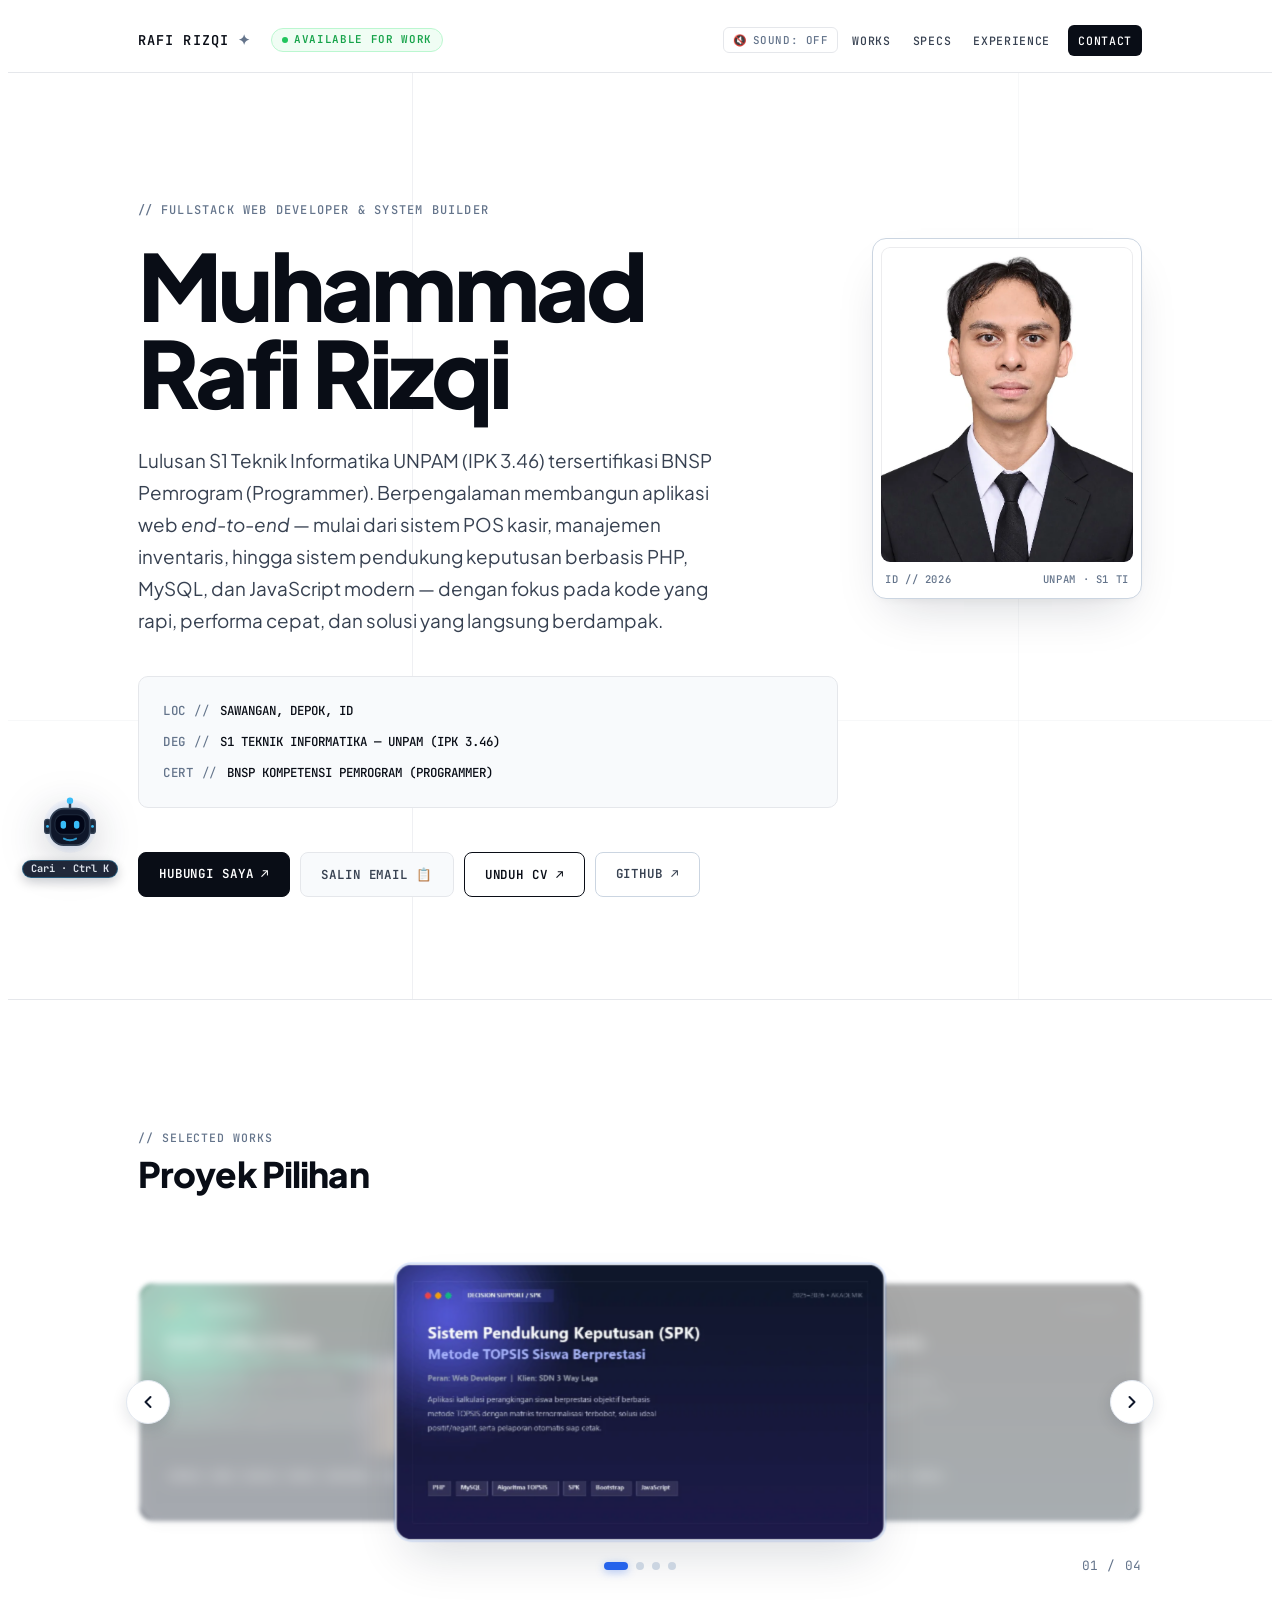
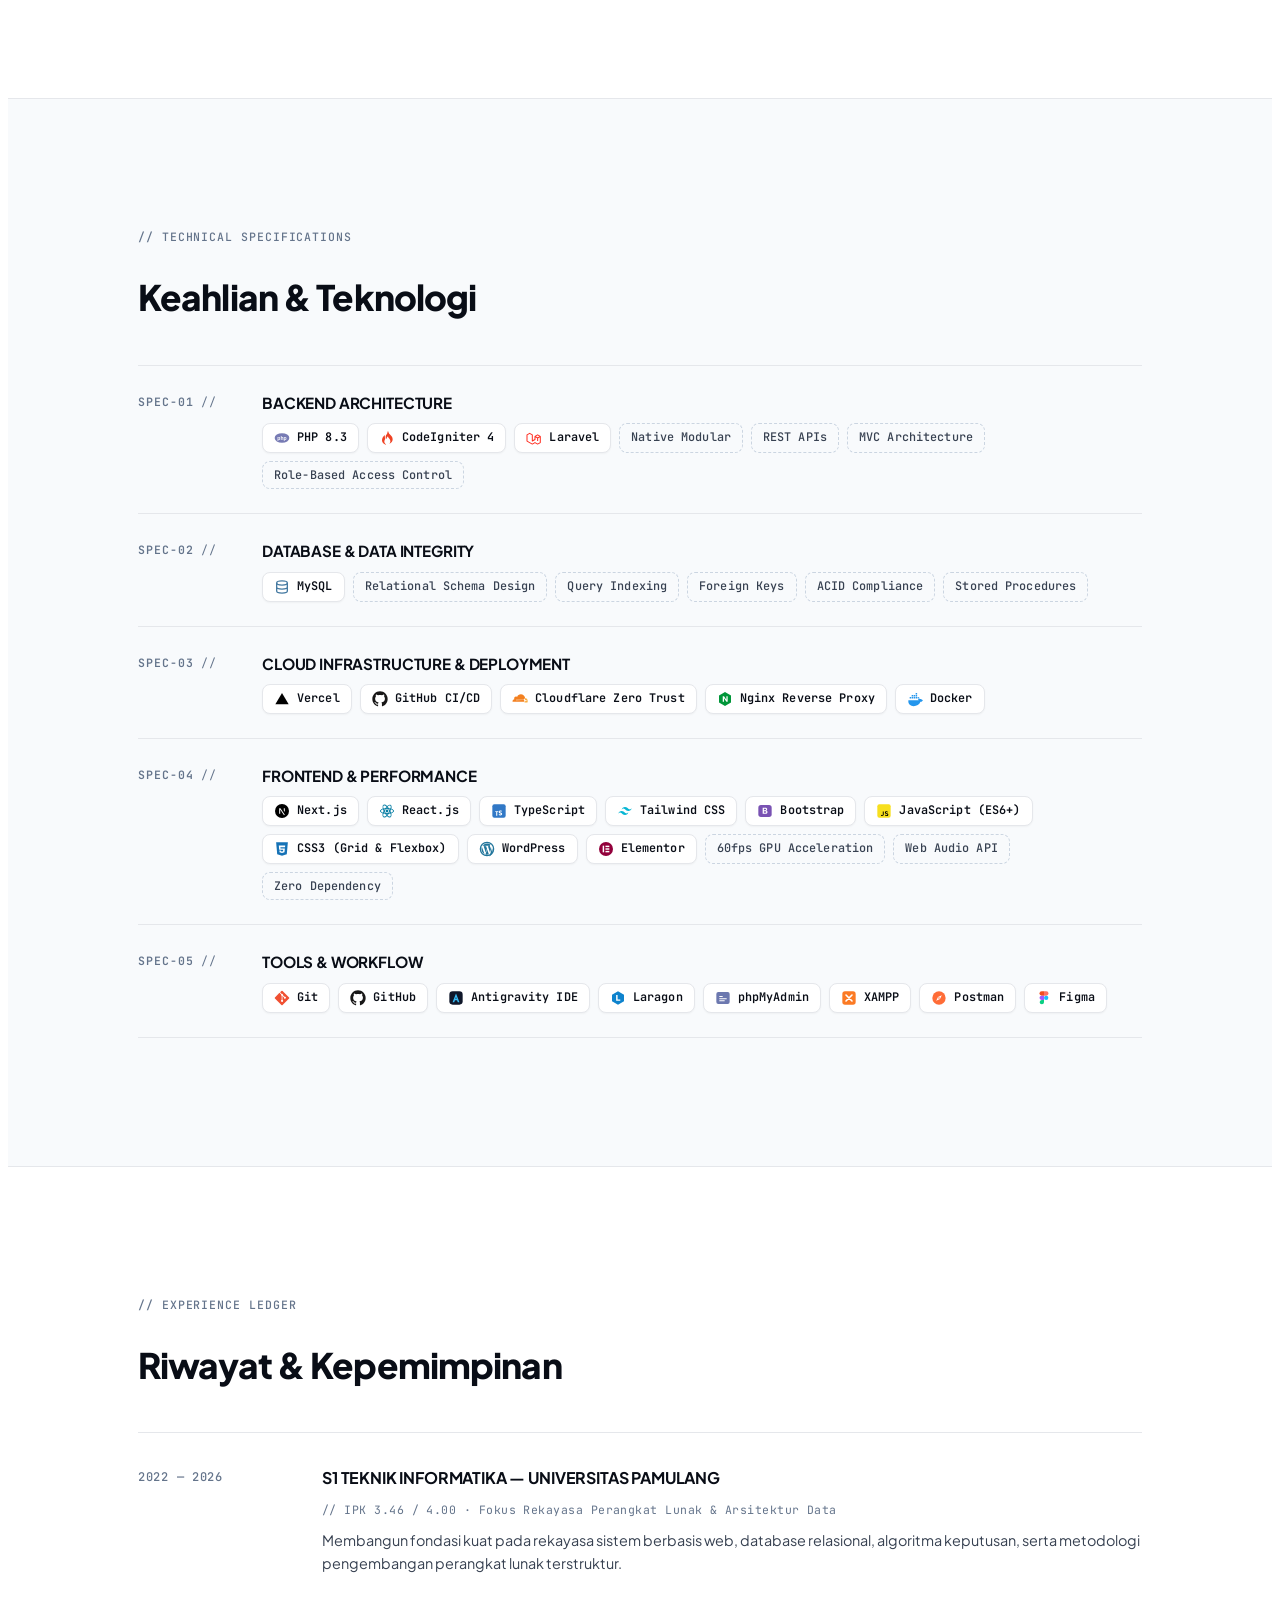
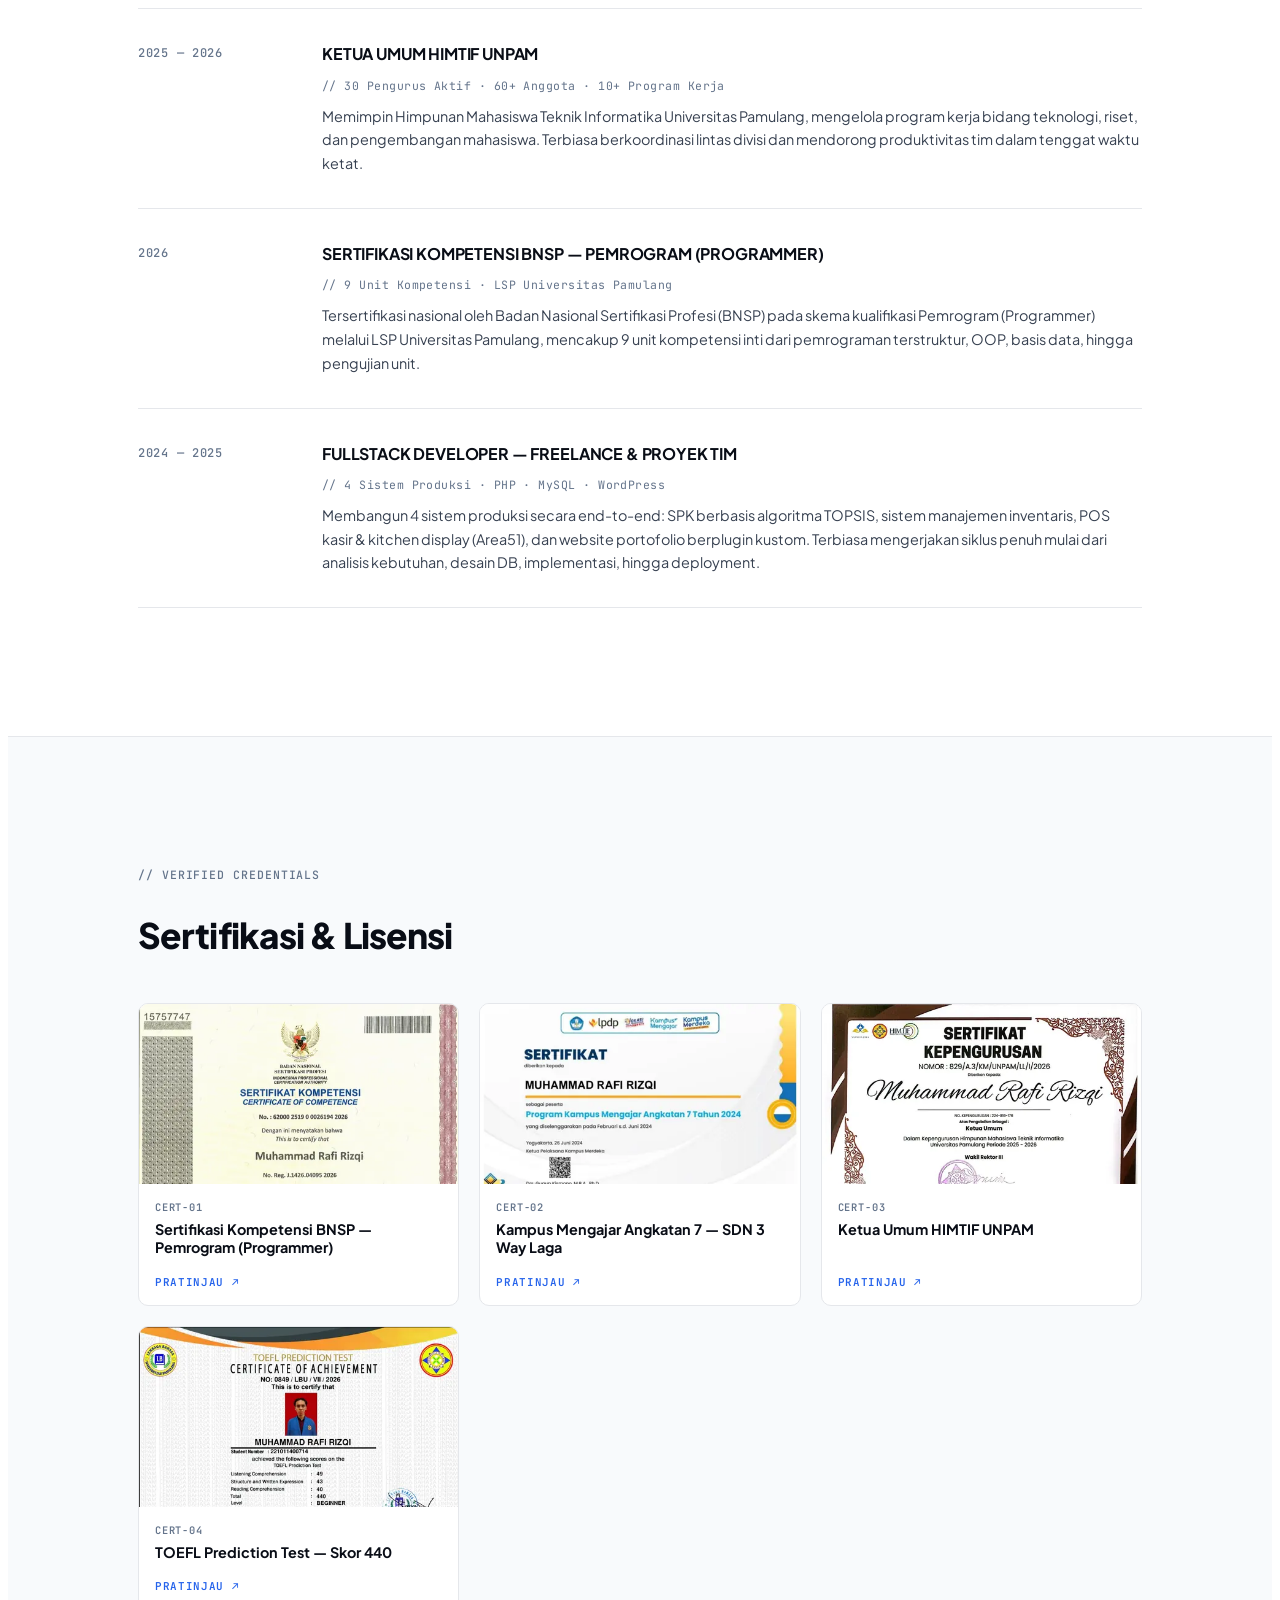
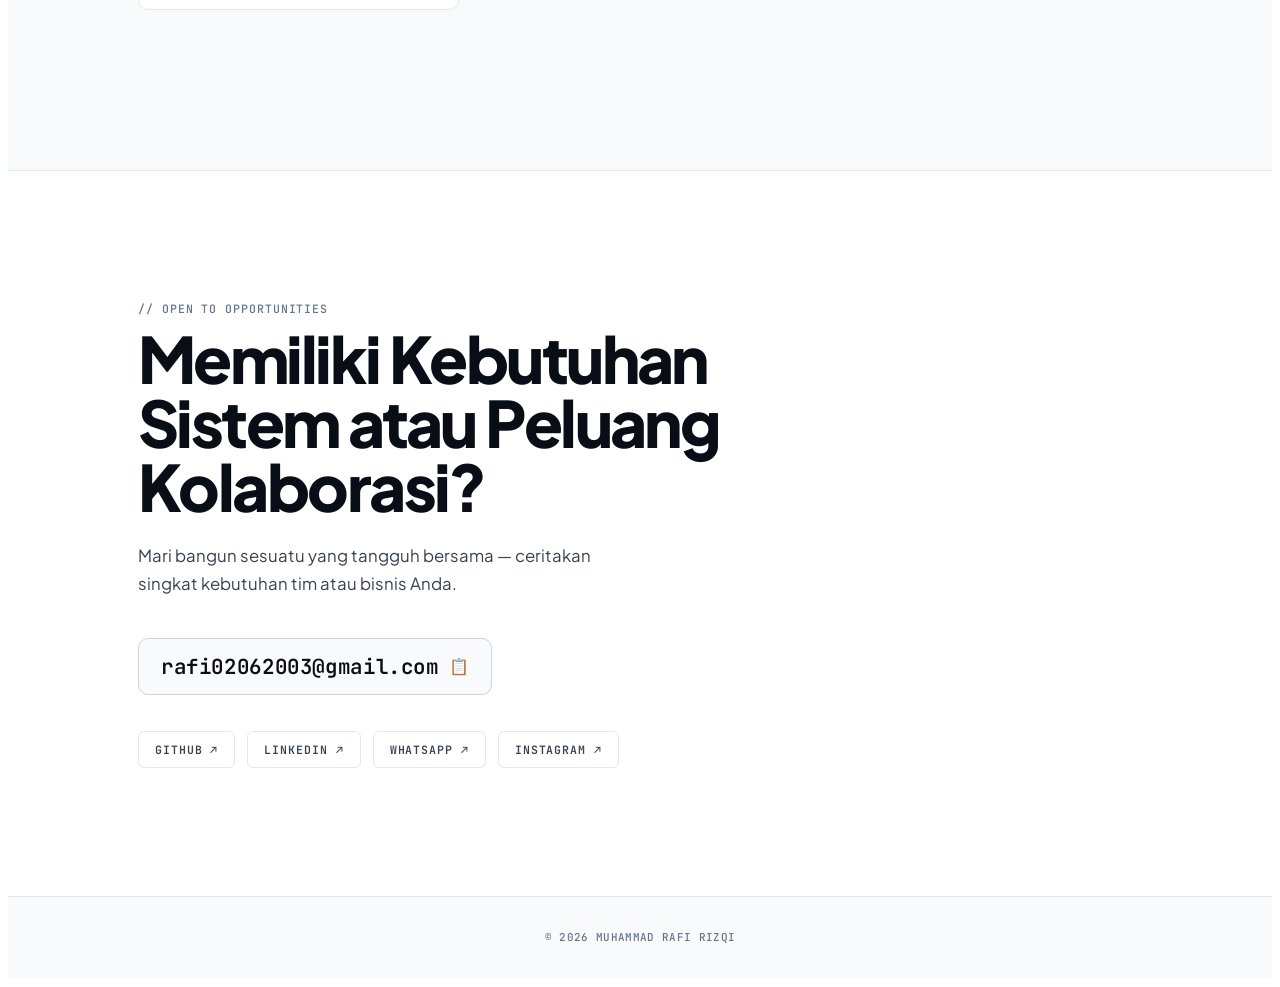
==== commit f323bd7e: "perf: add WebP portrait & cert thumbs, absolute OG/SEO URLs, LCP preload, defer app.js, update READM" ====
--- a/index.html
+++ b/index.html
@@ -10,31 +10,32 @@
 <link rel="dns-prefetch" href="https://fonts.googleapis.com">
 <link rel="dns-prefetch" href="https://fonts.gstatic.com">
 	
-<title>Muhammad Rafi Rizqi — Fullstack Web Developer (PHP, MySQL, JavaScript)</title>
-<meta name="description" content="Portofolio resmi Muhammad Rafi Rizqi, lulusan S1 Teknik Informatika UNPAM (IPK 3.46) asal Sawangan, Depok. Berpengalaman membangun aplikasi web full-stack PHP, MySQL, dan JavaScript modern."/>
+<title>Muhammad Rafi Rizqi — Fullstack Web Developer (Next.js, React, TypeScript, PHP, MySQL)</title>
+<meta name="description" content="Portofolio resmi Muhammad Rafi Rizqi, lulusan S1 Teknik Informatika UNPAM (IPK 3.46) asal Sawangan, Depok. Tersertifikasi BNSP Pemrogram, berpengalaman membangun sistem web end-to-end dengan Next.js, React, TypeScript, PHP, dan MySQL."/>
 <meta name="robots" content="index, follow, max-snippet:-1, max-video-preview:-1, max-image-preview:large"/>
-<link rel="canonical" href="/" />
+<link rel="canonical" href="https://portfolio-rafirizqi.vercel.app/" />
 <meta property="og:locale" content="id_ID" />
 <meta property="og:type" content="website" />
-<meta property="og:title" content="Muhammad Rafi Rizqi — Fullstack Web Developer (PHP, MySQL, JavaScript)" />
-<meta property="og:description" content="Portofolio resmi Muhammad Rafi Rizqi, lulusan S1 Teknik Informatika UNPAM (IPK 3.46) asal Sawangan, Depok. Berpengalaman membangun aplikasi web full-stack PHP, MySQL, dan JavaScript modern." />
-<meta property="og:url" content="/" />
+<meta property="og:title" content="Muhammad Rafi Rizqi — Fullstack Web Developer (Next.js, React, TypeScript, PHP, MySQL)" />
+<meta property="og:description" content="Portofolio resmi Muhammad Rafi Rizqi, lulusan S1 Teknik Informatika UNPAM (IPK 3.46) asal Sawangan, Depok. Tersertifikasi BNSP Pemrogram, berpengalaman membangun sistem web end-to-end dengan Next.js, React, TypeScript, PHP, dan MySQL." />
+<meta property="og:url" content="https://portfolio-rafirizqi.vercel.app/" />
 <meta property="og:site_name" content="Portofolio Rafi" />
-<meta property="og:updated_time" content="2026-11-26T02:50:00+07:00" />
-<meta property="og:image" content="/assets/img/og-preview-banner.jpg?v=20261126j" />
-<meta property="og:image:secure_url" content="/assets/img/og-preview-banner.jpg?v=20261126j" />
+<meta property="og:updated_time" content="2026-11-27T15:50:00+07:00" />
+<meta property="og:image" content="https://portfolio-rafirizqi.vercel.app/assets/img/og-preview-banner.jpg?v=20261127" />
+<meta property="og:image:secure_url" content="https://portfolio-rafirizqi.vercel.app/assets/img/og-preview-banner.jpg?v=20261127" />
 <meta property="og:image:width" content="1200" />
 <meta property="og:image:height" content="630" />
-<meta property="og:image:alt" content="Muhammad Rafi Rizqi — Fullstack Web Developer &amp; S1 Teknik Informatika UNPAM" />
+<meta property="og:image:alt" content="Muhammad Rafi Rizqi — Fullstack Web Developer &amp; BNSP Programmer" />
 <meta property="og:image:type" content="image/jpeg" />
 <meta name="twitter:card" content="summary_large_image" />
-<meta name="twitter:title" content="Muhammad Rafi Rizqi — Fullstack Web Developer (PHP, MySQL, JavaScript)" />
-<meta name="twitter:description" content="Portofolio resmi Muhammad Rafi Rizqi, lulusan S1 Teknik Informatika UNPAM (IPK 3.46) asal Sawangan, Depok. Berpengalaman membangun aplikasi web full-stack PHP, MySQL, dan JavaScript modern." />
-<meta name="twitter:image" content="/assets/img/og-preview-banner.jpg?v=20261126j" />
-
-<!-- Favicon Suite (SVG Scalable) -->
+<meta name="twitter:title" content="Muhammad Rafi Rizqi — Fullstack Web Developer (Next.js, React, TypeScript, PHP, MySQL)" />
+<meta name="twitter:description" content="Portofolio resmi Muhammad Rafi Rizqi, lulusan S1 Teknik Informatika UNPAM (IPK 3.46) asal Sawangan, Depok. Tersertifikasi BNSP Pemrogram, berpengalaman membangun sistem web end-to-end dengan Next.js, React, TypeScript, PHP, dan MySQL." />
+<meta name="twitter:image" content="https://portfolio-rafirizqi.vercel.app/assets/img/og-preview-banner.jpg?v=20261127" />
+
+<!-- Favicon & Preload LCP Portrait -->
 <link rel="icon" type="image/svg+xml" href="/assets/img/favicon-rafi.svg">
 <link rel="apple-touch-icon" href="/assets/img/rafi-portrait-asli.jpg">
+<link rel="preload" as="image" href="/assets/img/rafi-portrait-asli.webp" fetchpriority="high">
 
 <!-- Google Fonts & Main Stylesheet -->
 <link rel="stylesheet" href="https://fonts.googleapis.com/css2?family=JetBrains+Mono:wght@400;500;600;700&amp;family=Plus+Jakarta+Sans:wght@400;500;600;700;800&amp;display=swap" media="all" />
@@ -52,10 +53,10 @@
                 "Rafi",
                 "Muhammad Rafi"
             ],
-            "url": "/",
+            "url": "https://portfolio-rafirizqi.vercel.app/",
             "image": {
                 "@type": "ImageObject",
-                "url": "/assets/img/rafi-portrait-asli.jpg",
+                "url": "https://portfolio-rafirizqi.vercel.app/assets/img/rafi-portrait-asli.webp",
                 "caption": "Muhammad Rafi Rizqi — Web Developer & Software Engineer"
             },
             "jobTitle": "Web Developer & Software Engineer",
@@ -140,7 +141,7 @@
         {
             "@type": "WebSite",
             "@id": "/#website",
-            "url": "/",
+            "url": "https://portfolio-rafirizqi.vercel.app/",
             "name": "Portofolio Muhammad Rafi Rizqi",
             "description": "Portofolio resmi Muhammad Rafi Rizqi — Web Developer & Mahasiswa S1 Teknik Informatika Universitas Pamulang.",
             "publisher": {
@@ -236,7 +237,7 @@
 					<!-- Portrait Beside Name -->
 					<figure class="rf-tf-portrait-card">
 						<div class="rf-tf-portrait-frame">
-							<img src="/assets/img/rafi-portrait-asli.jpg?v=20261126h"
+							<img src="/assets/img/rafi-portrait-asli.webp"
 								alt="Foto formal Muhammad Rafi Rizqi mengenakan jas hitam"
 								width="705" height="1024"
 								fetchpriority="high" decoding="async">
@@ -719,7 +720,7 @@
 						data-preview-title="Sertifikasi Kompetensi BNSP — Pemrogram (Programmer)"
 						data-preview-badge="CERT-01 · 2026 · BNSP &amp; LSP UNPAM">
 						<div class="rf-tf-cert-thumb">
-							<img src="/assets/certs/cert-bnsp-programmer.webp" alt="Sertifikat Kompetensi BNSP Pemrogram (Programmer)" loading="lazy" width="991" height="1400" />
+							<img src="/assets/certs/thumb-bnsp-programmer.webp" alt="Sertifikat Kompetensi BNSP Pemrogram (Programmer)" loading="lazy" decoding="async" width="520" height="735" />
 						</div>
 						<div class="rf-tf-cert-body">
 							<div class="rf-tf-cert-index rf-tf-mono">CERT-01</div>
@@ -733,7 +734,7 @@
 						data-preview-title="Kampus Mengajar Angkatan 7 — SDN 3 Way Laga"
 						data-preview-badge="CERT-02 · 2024 · KEMENDIKBUDRISTEK RI">
 						<div class="rf-tf-cert-thumb">
-							<img src="/assets/certs/cert-kampus-mengajar.webp" alt="Sertifikat Kampus Mengajar Angkatan 7" loading="lazy" width="991" height="1400" />
+							<img src="/assets/certs/thumb-kampus-mengajar.webp" alt="Sertifikat Kampus Mengajar Angkatan 7" loading="lazy" decoding="async" width="520" height="735" />
 						</div>
 						<div class="rf-tf-cert-body">
 							<div class="rf-tf-cert-index rf-tf-mono">CERT-02</div>
@@ -747,7 +748,7 @@
 						data-preview-title="Ketua Umum HIMTIF UNPAM"
 						data-preview-badge="CERT-03 · 2025–2026 · HIMTIF UNPAM">
 						<div class="rf-tf-cert-thumb">
-							<img src="/assets/certs/cert-ketua-hima.webp" alt="Sertifikat Kepengurusan Ketua Umum HIMTIF UNPAM" loading="lazy" width="1400" height="990" />
+							<img src="/assets/certs/thumb-ketua-hima.webp" alt="Sertifikat Kepengurusan Ketua Umum HIMTIF UNPAM" loading="lazy" decoding="async" width="520" height="368" />
 						</div>
 						<div class="rf-tf-cert-body">
 							<div class="rf-tf-cert-index rf-tf-mono">CERT-03</div>
@@ -761,7 +762,7 @@
 						data-preview-title="TOEFL Prediction Test — Skor 440"
 						data-preview-badge="CERT-04 · 2026 · LEMBAGA BAHASA UNPAM">
 						<div class="rf-tf-cert-thumb">
-							<img src="/assets/certs/cert-toefl-440.webp" alt="Sertifikat TOEFL Prediction Test Skor 440" loading="lazy" width="1400" height="989" />
+							<img src="/assets/certs/thumb-toefl-440.webp" alt="Sertifikat TOEFL Prediction Test Skor 440" loading="lazy" decoding="async" width="520" height="367" />
 						</div>
 						<div class="rf-tf-cert-body">
 							<div class="rf-tf-cert-index rf-tf-mono">CERT-04</div>
@@ -1179,6 +1180,6 @@
 	<script id="rafi-portfolio-carousel-js" src="/assets/js/carousel.js?v=20261126d" defer="defer"></script>
 	<script id="rafi-portfolio-modal-js" src="/assets/js/portfolio-modal.js?v=20261126k" defer="defer"></script>
 	<script id="rafi-portfolio-palette-js" src="/assets/js/portfolio-palette.js?v=20261126g" defer="defer"></script>
-	<script id="rafi-taqy-farline-js" src="/assets/js/app.js?v=20261126g"></script>
+	<script id="rafi-taqy-farline-js" src="/assets/js/app.js?v=20261127" defer="defer"></script>
 </body>
 </html>
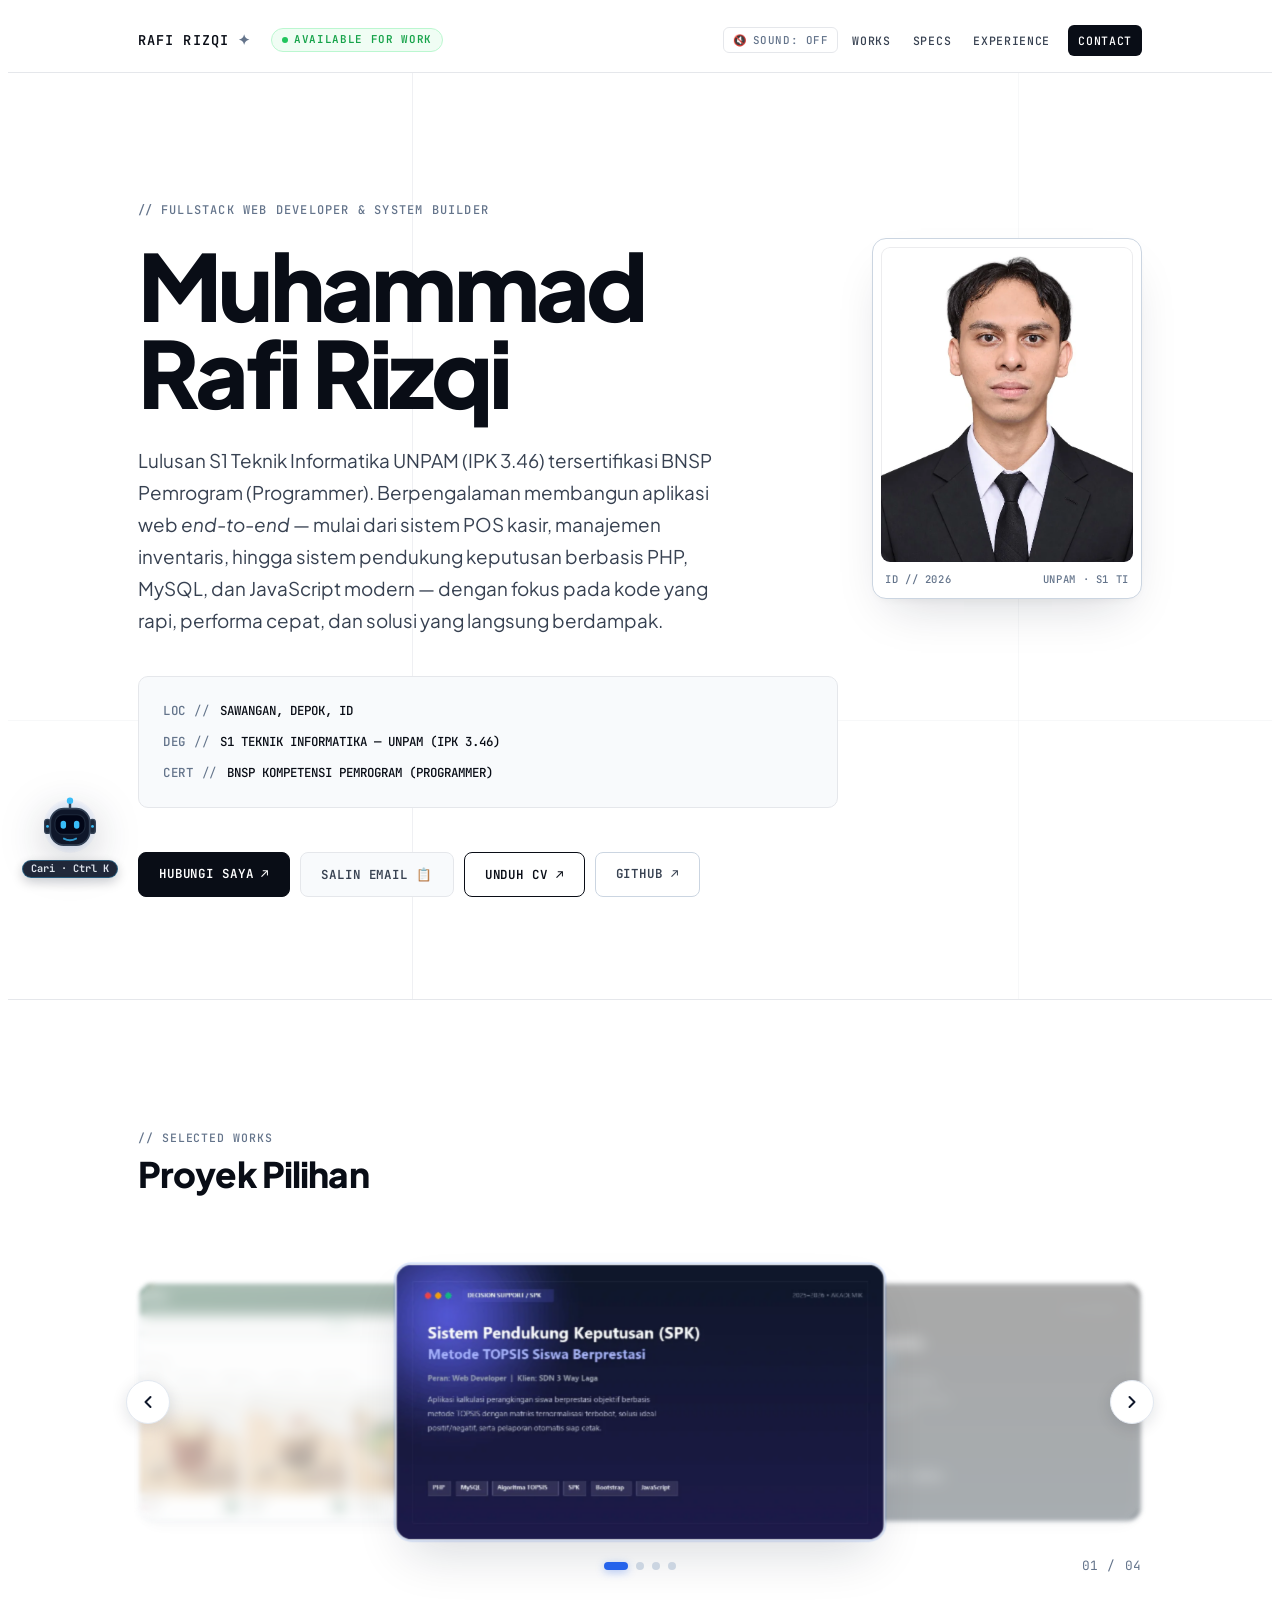
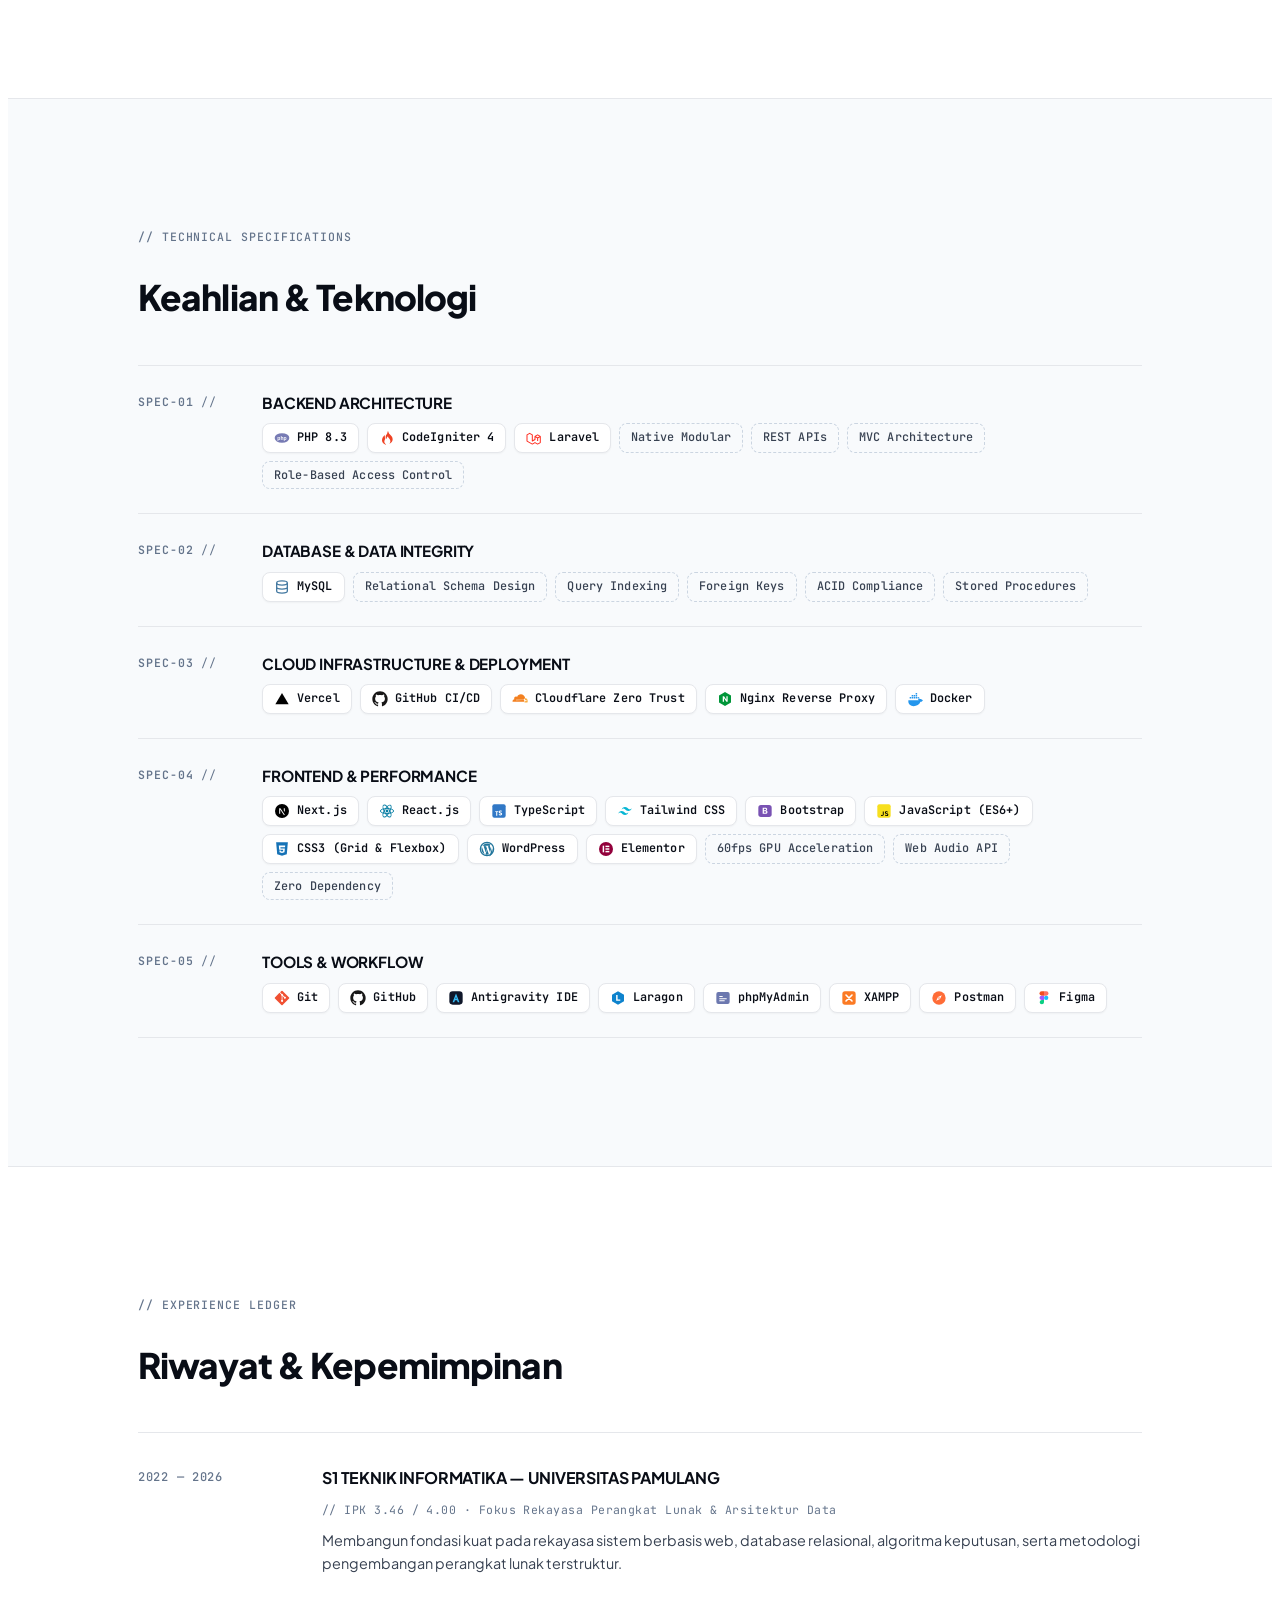
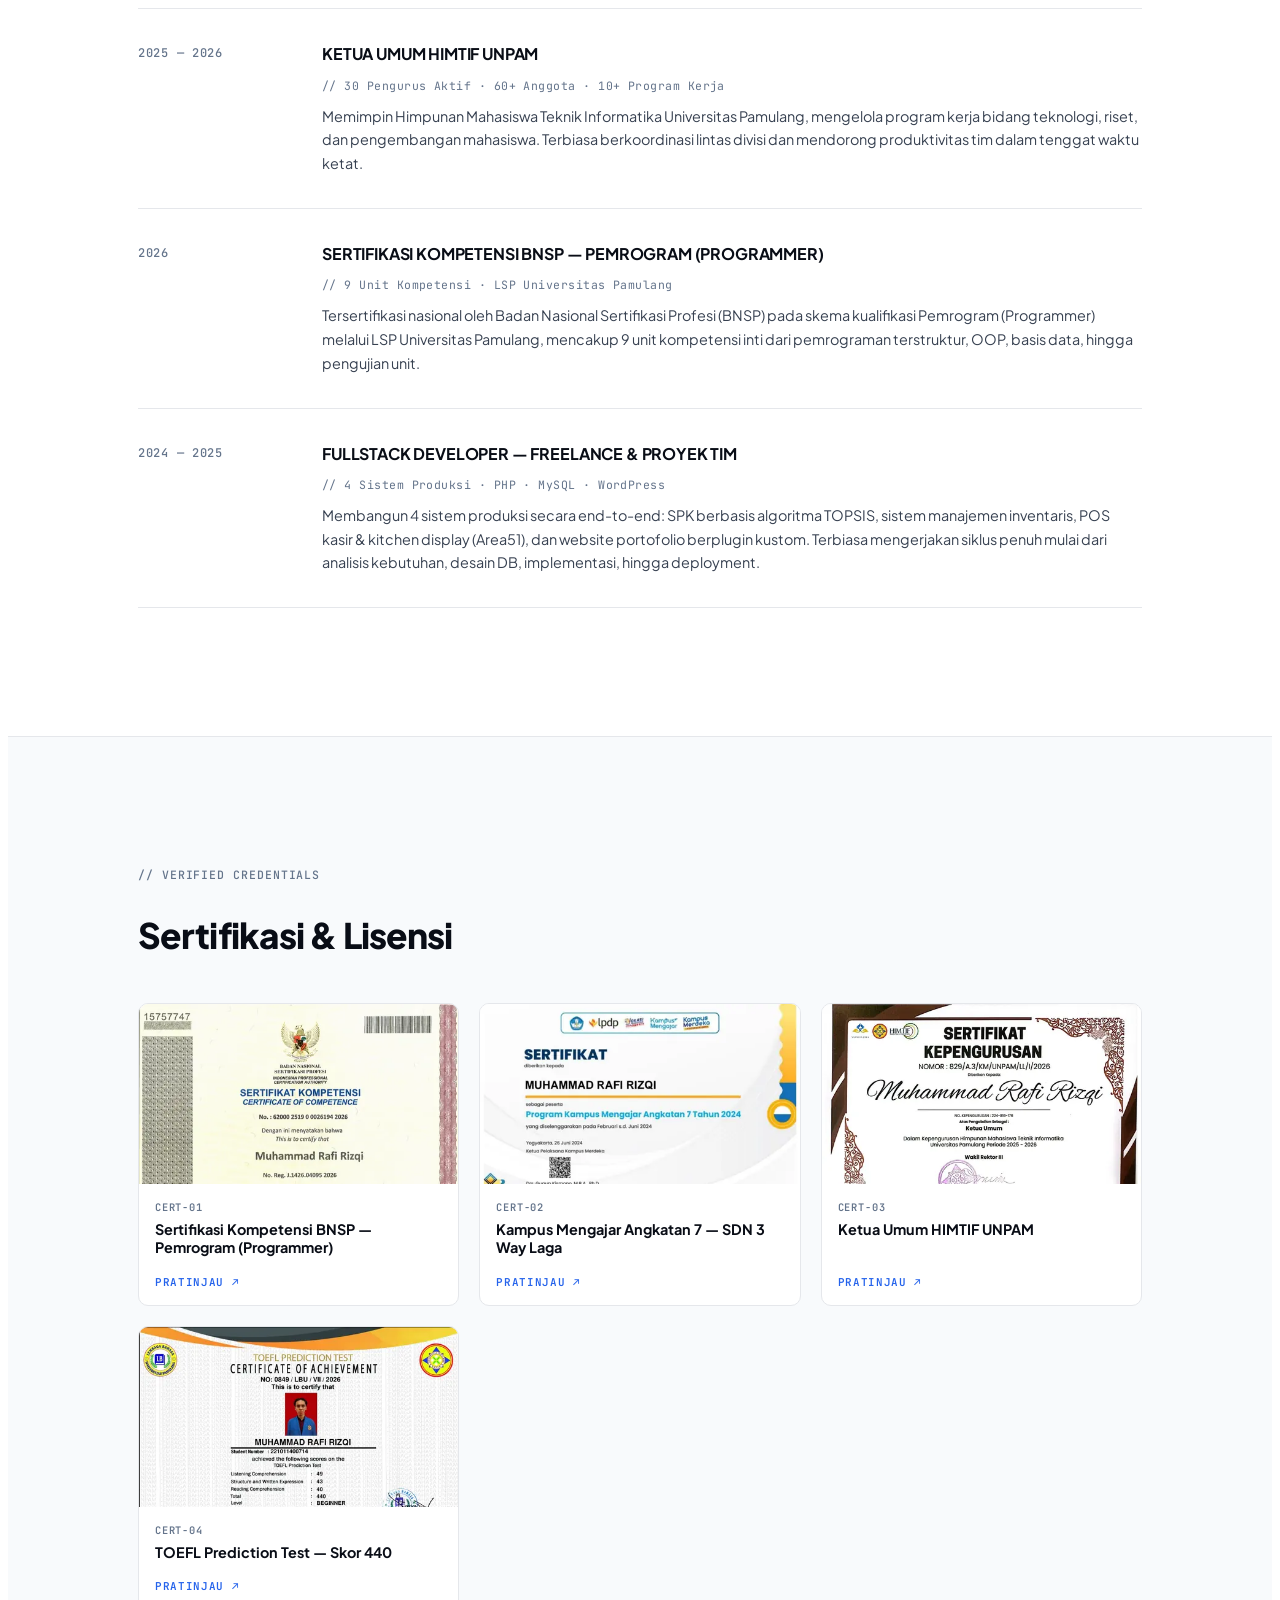
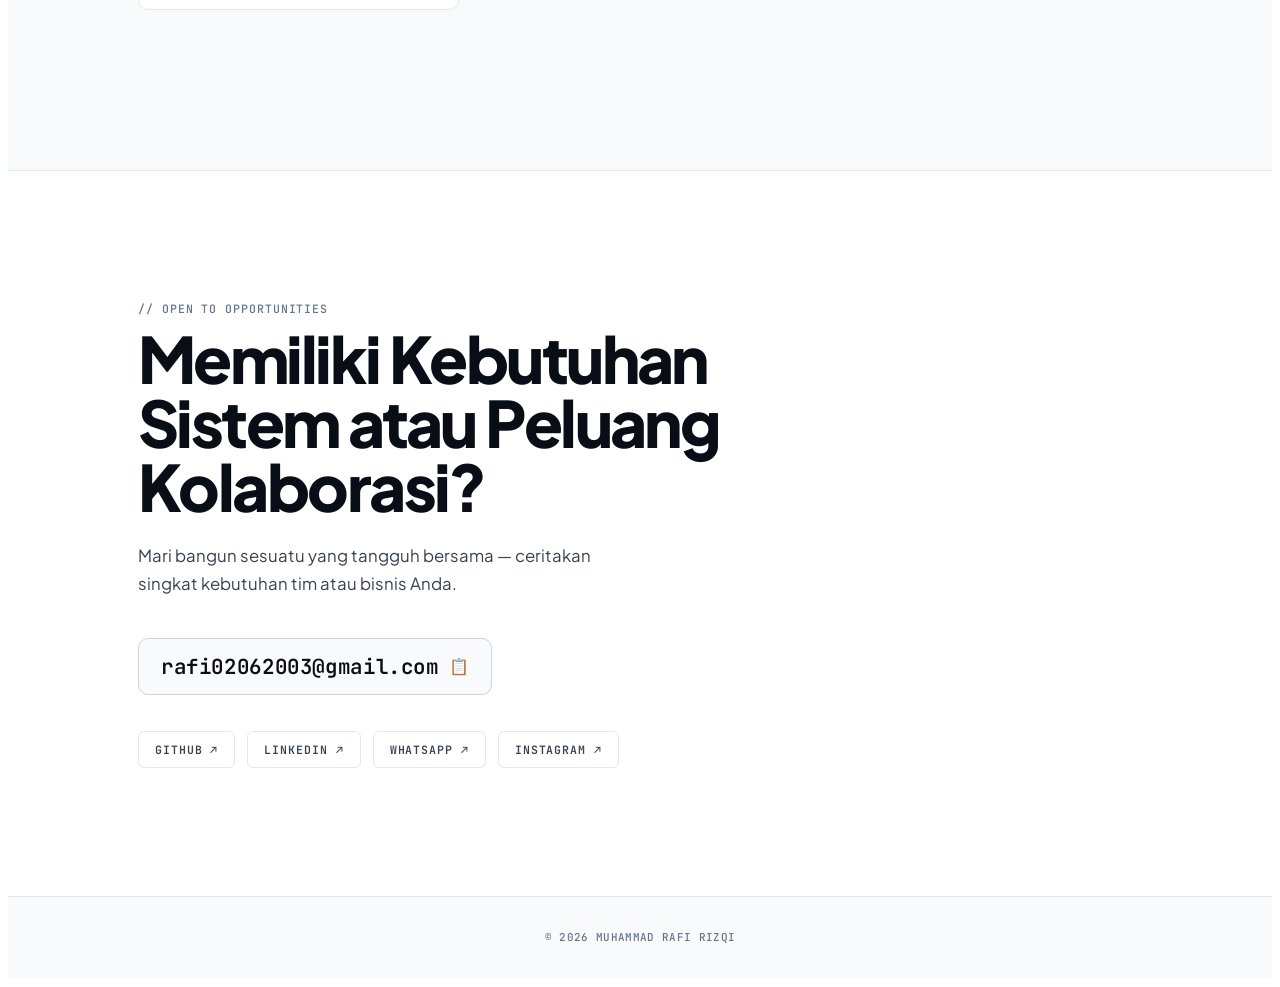
==== commit 33747556: "chore: update Area51 project thumbnail with real web screenshot" ====
--- a/index.html
+++ b/index.html
@@ -370,12 +370,12 @@
 					</article>
 
 					<article class="rf-carousel-card rf-carousel-card--image-only" data-index="3"
-						data-preview-img="/assets/img/thumbnails/thumb-area51-pos.webp"
+						data-preview-img="/assets/img/thumbnails/thumb-area51-pos.webp?v=20261127b"
 						data-preview-title="Area51 — Self-Ordering, POS Kasir &amp; Kitchen Display System"
 						data-preview-badge="PROYEK PILIHAN · 04"
 						tabindex="0" role="button" aria-label="Pratinjau proyek Area51 — Self-Ordering, POS Kasir &amp; Kitchen Display System">
 						<div class="rf-card-media">
-							<img src="/assets/img/thumbnails/thumb-area51-pos.webp" alt="Area51 — Self-Ordering, POS Kasir &amp; Kitchen Display System" loading="lazy" />
+							<img src="/assets/img/thumbnails/thumb-area51-pos.webp?v=20261127b" alt="Area51 — Self-Ordering, POS Kasir &amp; Kitchen Display System" loading="lazy" />
 						</div>
 						<div class="rf-card-glass-overlay" aria-hidden="true"></div>
 					</article>
@@ -1027,7 +1027,7 @@
 					<div class="rf-group-title">Pratinjau Proyek</div>
 
 					<a href="#rf-works" class="rf-palette-item rf-preview-trigger" role="option"
-						data-preview-img="/assets/img/thumbnails/thumb-area51-pos.webp"
+						data-preview-img="/assets/img/thumbnails/thumb-area51-pos.webp?v=20261127b"
 						data-preview-title="Area51 — Self-Ordering, POS Kasir &amp; Kitchen Display System"
 						data-preview-badge="PROYEK PILIHAN · 04"
 						data-keywords="area51 pos kasir self ordering kitchen display system kds php mysql bootstrap">
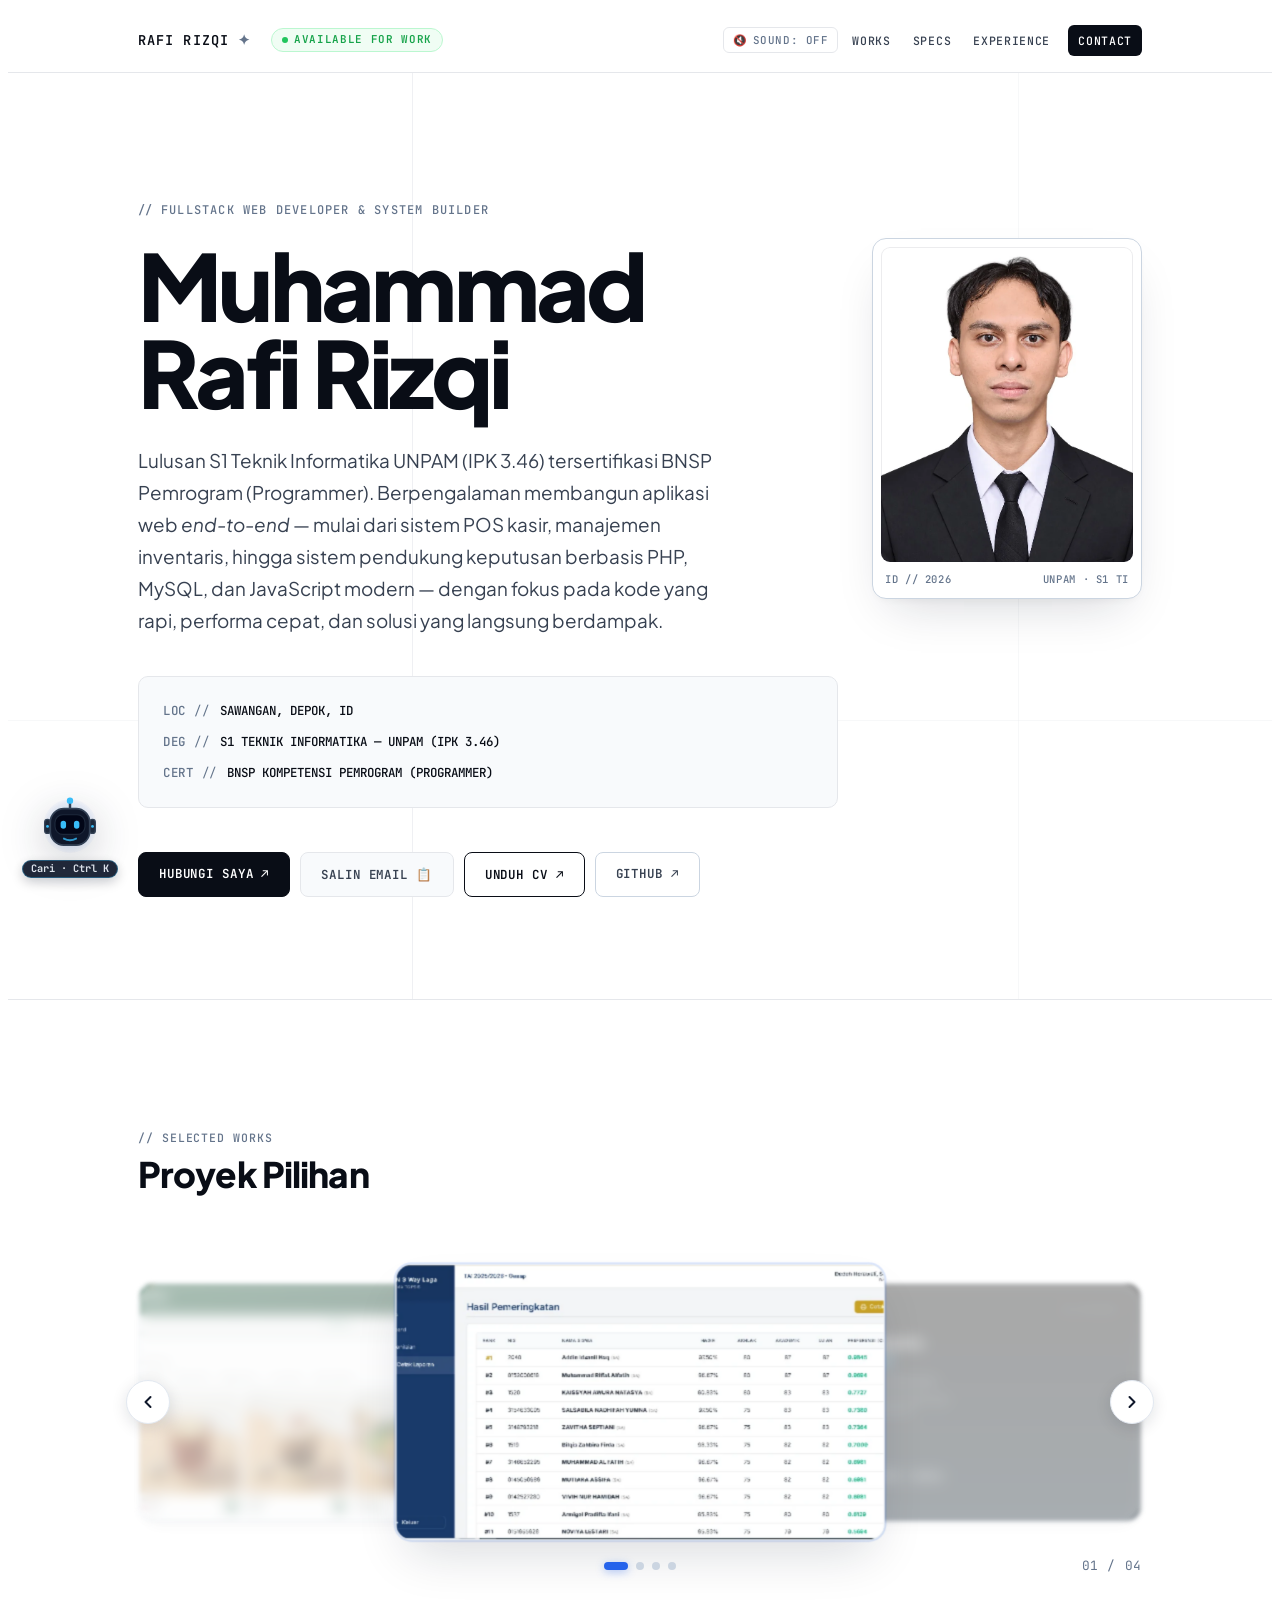
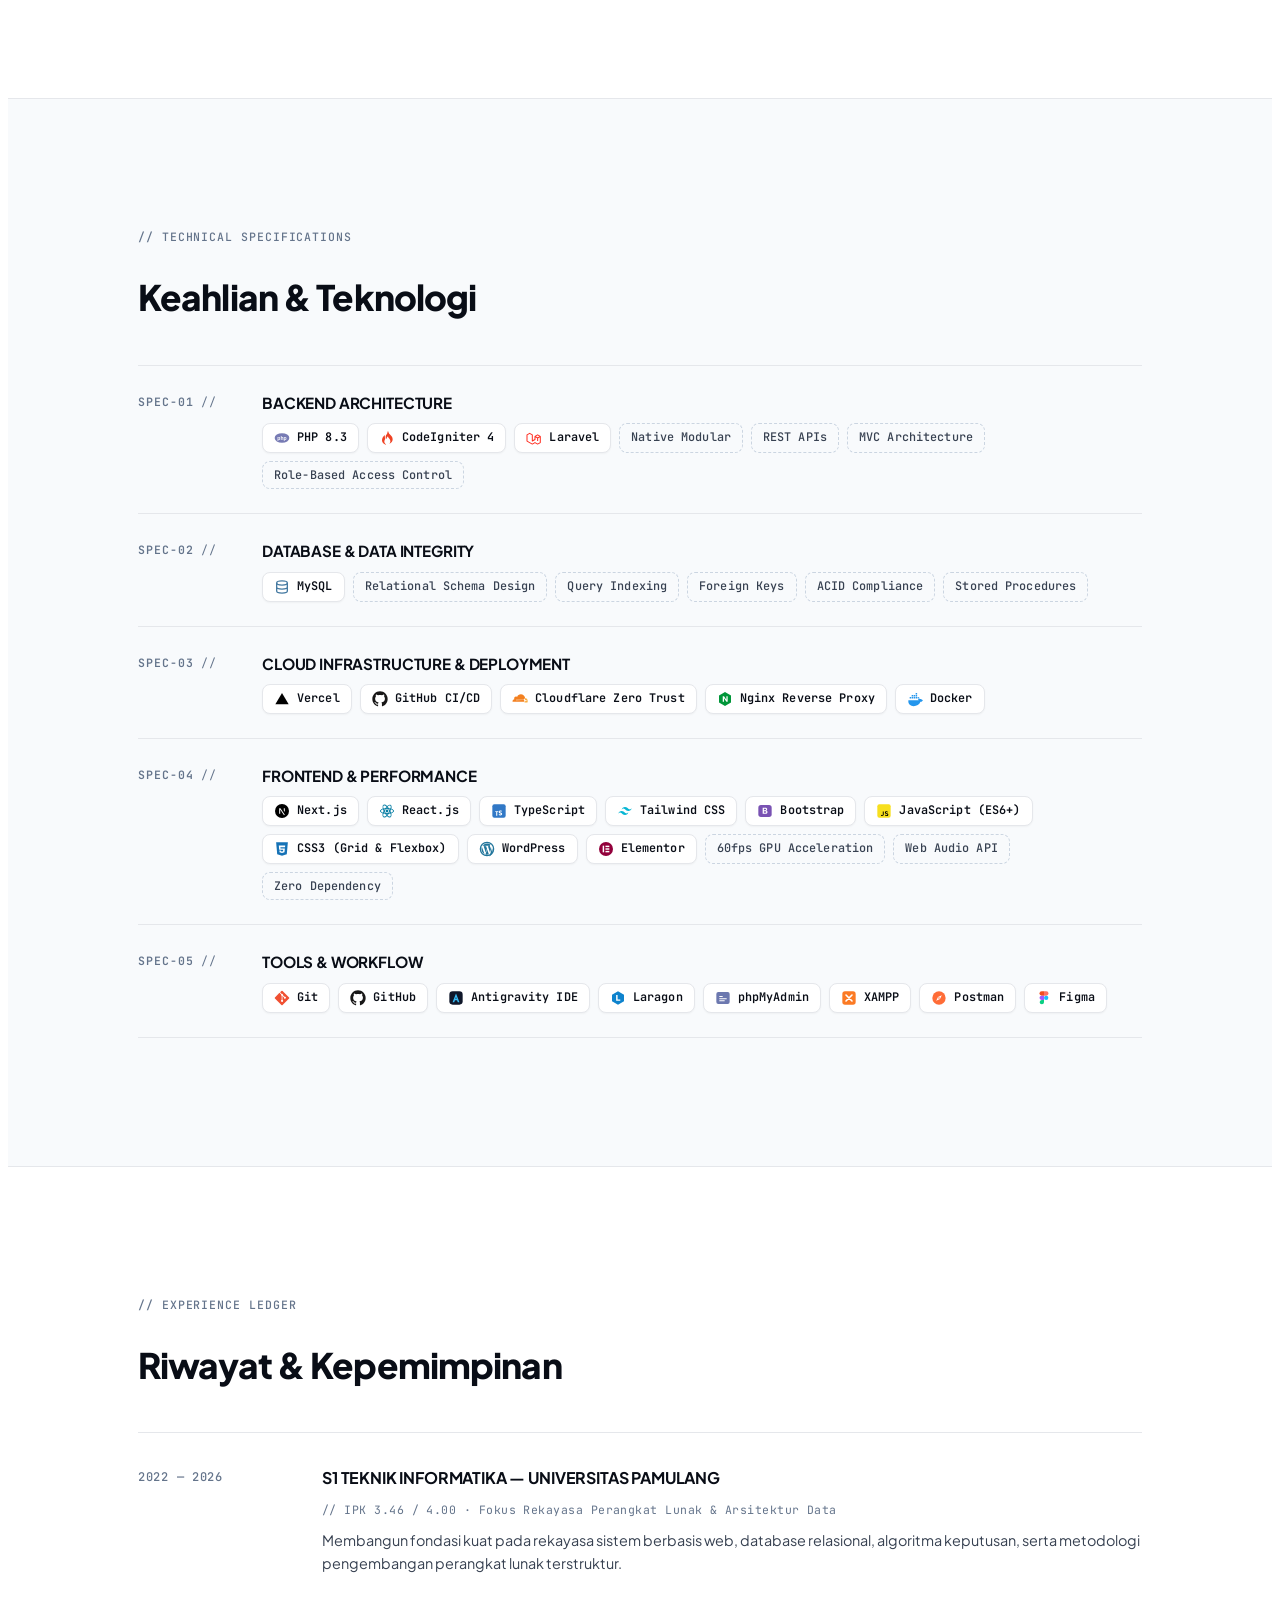
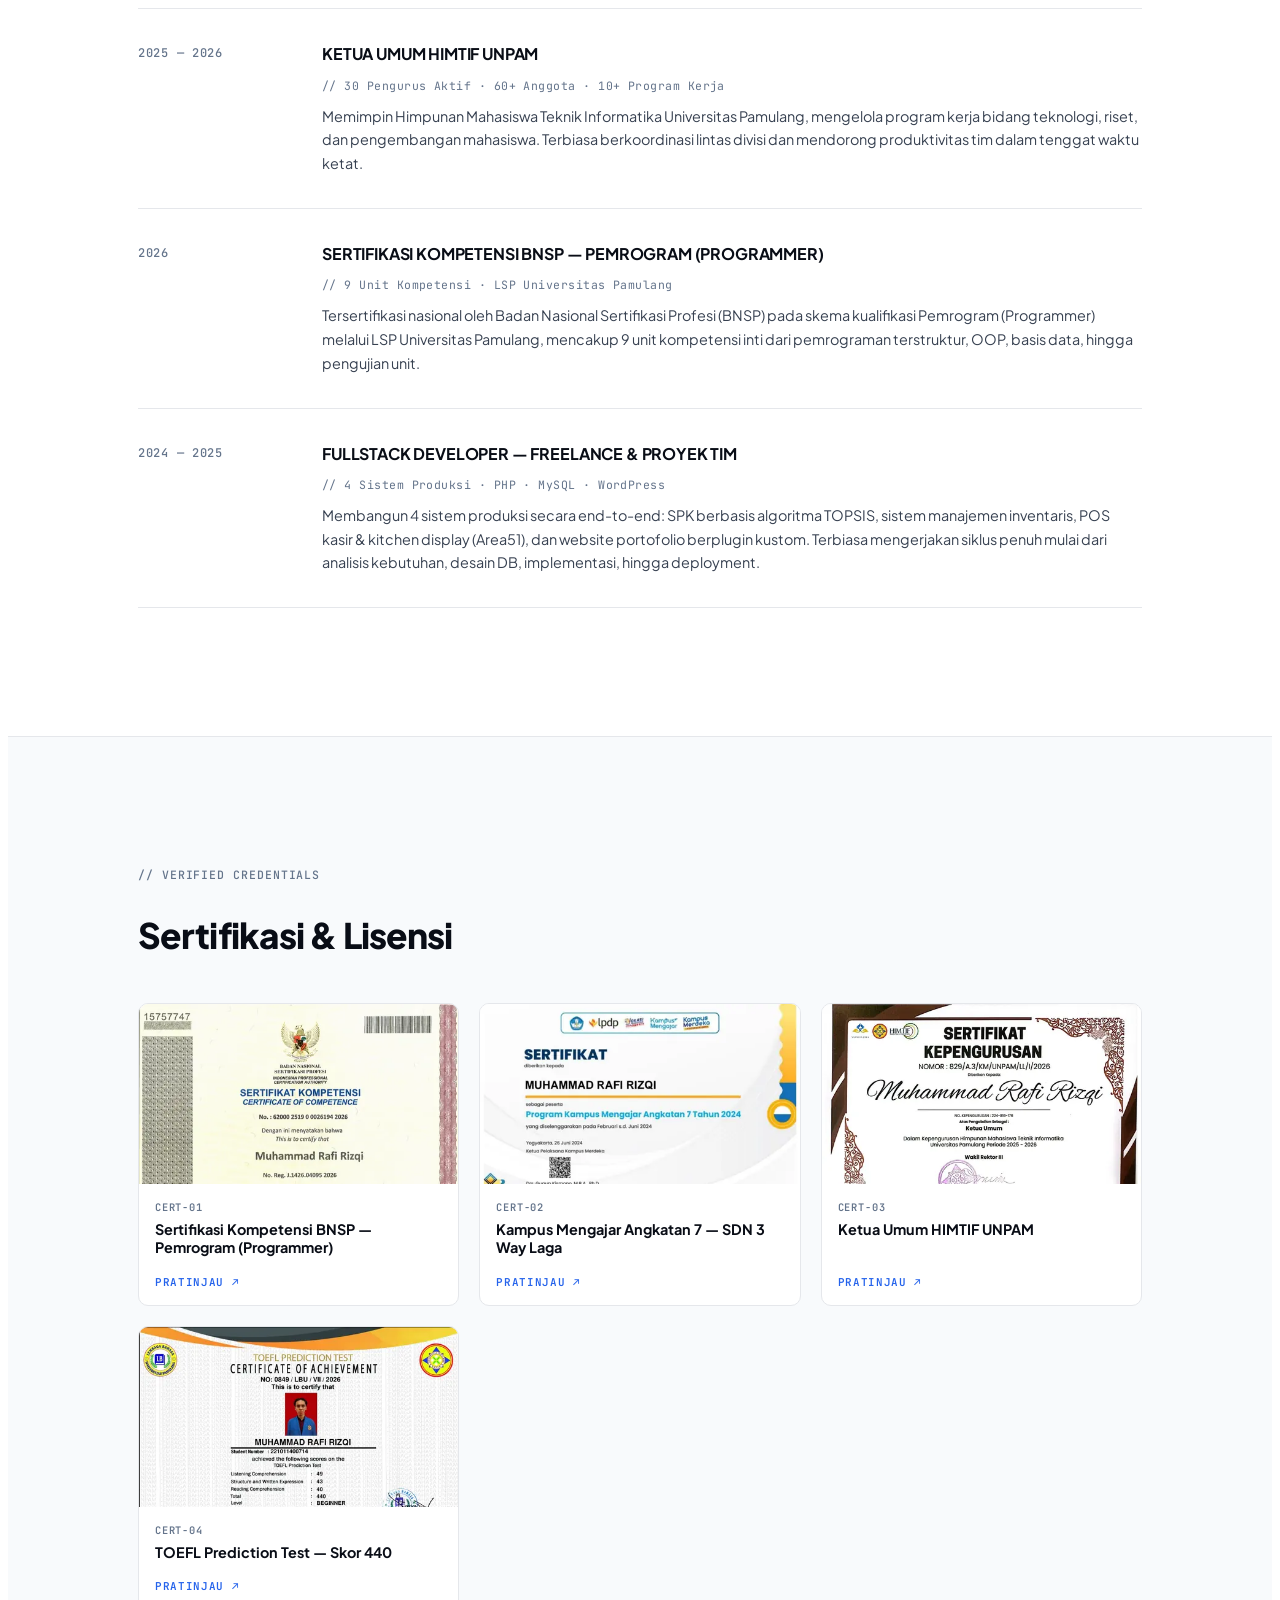
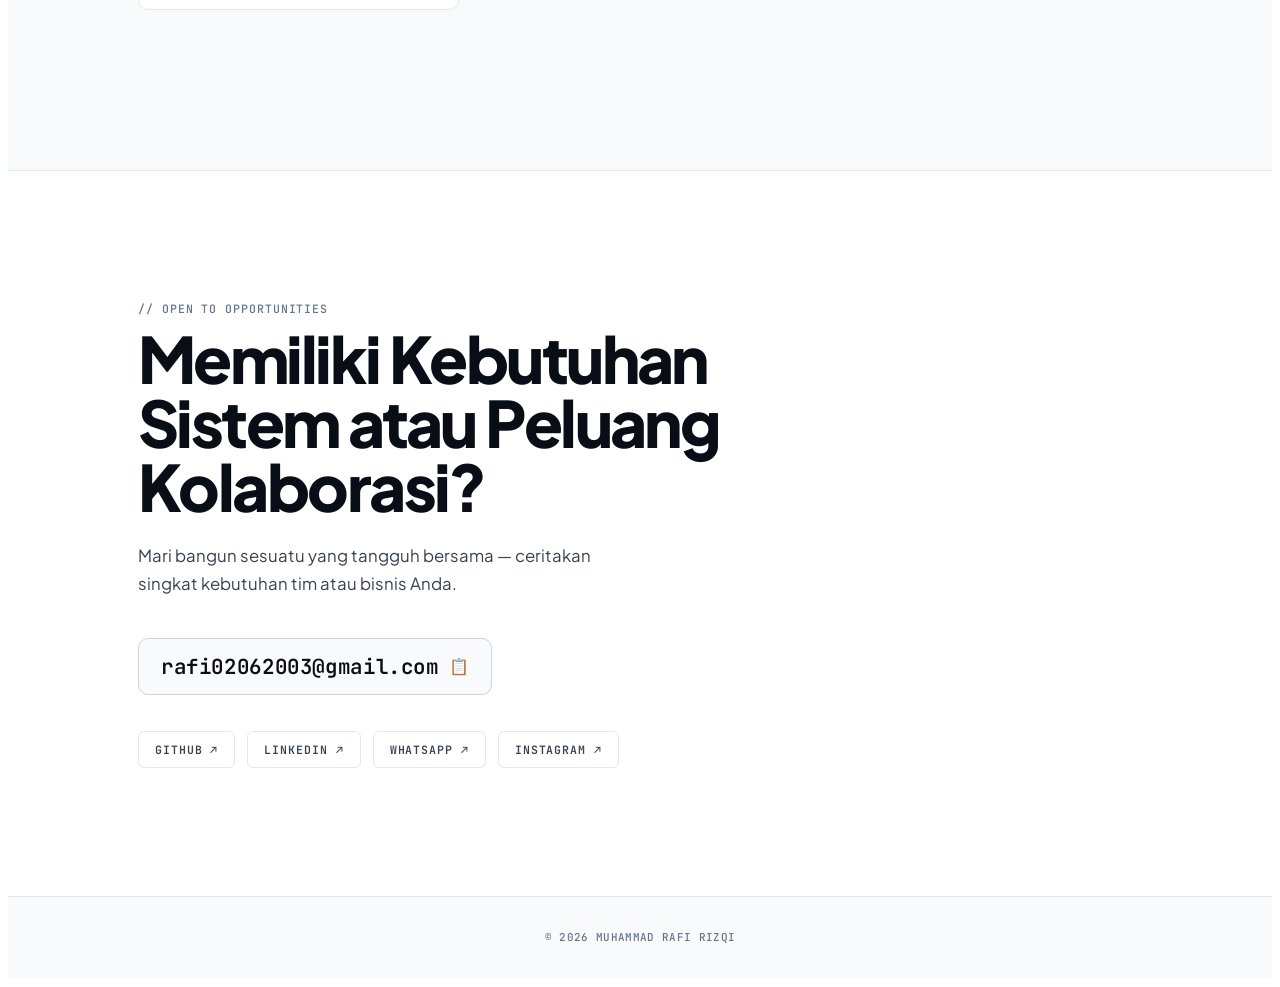
==== commit d464ac07: "feat: add 3 real SPK TOPSIS screenshots with modal gallery tabs" ====
--- a/index.html
+++ b/index.html
@@ -337,12 +337,13 @@
 
 				<div class="rf-carousel-track">
 					<article class="rf-carousel-card rf-carousel-card--image-only" data-index="0"
-						data-preview-img="/assets/img/thumbnails/thumb-spk-topsis.webp"
+						data-preview-img="/assets/img/thumbnails/thumb-spk-topsis.webp?v=20261127c"
+						data-preview-gallery="1 · Hasil Ranking TOPSIS|/assets/img/thumbnails/thumb-spk-topsis.webp?v=20261127c;2 · Dashboard Admin|/assets/img/thumbnails/spk-topsis-dashboard.webp;3 · Halaman Login|/assets/img/thumbnails/spk-topsis-login.webp"
 						data-preview-title="Sistem Pendukung Keputusan Siswa Berprestasi (TOPSIS)"
 						data-preview-badge="PROYEK PILIHAN · 01"
 						tabindex="0" role="button" aria-label="Pratinjau proyek Sistem Pendukung Keputusan Siswa Berprestasi (TOPSIS)">
 						<div class="rf-card-media">
-							<img src="/assets/img/thumbnails/thumb-spk-topsis.webp" alt="Sistem Pendukung Keputusan Siswa Berprestasi (TOPSIS)" loading="lazy" />
+							<img src="/assets/img/thumbnails/thumb-spk-topsis.webp?v=20261127c" alt="Sistem Pendukung Keputusan Siswa Berprestasi (TOPSIS)" loading="lazy" />
 						</div>
 						<div class="rf-card-glass-overlay" aria-hidden="true"></div>
 					</article>
@@ -1057,7 +1058,8 @@
 					</a>
 
 					<a href="#rf-works" class="rf-palette-item rf-preview-trigger" role="option"
-						data-preview-img="/assets/img/thumbnails/thumb-spk-topsis.webp"
+						data-preview-img="/assets/img/thumbnails/thumb-spk-topsis.webp?v=20261127c"
+						data-preview-gallery="1 · Hasil Ranking TOPSIS|/assets/img/thumbnails/thumb-spk-topsis.webp?v=20261127c;2 · Dashboard Admin|/assets/img/thumbnails/spk-topsis-dashboard.webp;3 · Halaman Login|/assets/img/thumbnails/spk-topsis-login.webp"
 						data-preview-title="Sistem Pendukung Keputusan Siswa Berprestasi (TOPSIS)"
 						data-preview-badge="PROYEK PILIHAN · 01"
 						data-keywords="spk topsis sistem pendukung keputusan skripsi sdn 3 way laga algoritma">
@@ -1177,8 +1179,8 @@
 
 		</div>
 	</div>
-	<script id="rafi-portfolio-carousel-js" src="/assets/js/carousel.js?v=20261126d" defer="defer"></script>
-	<script id="rafi-portfolio-modal-js" src="/assets/js/portfolio-modal.js?v=20261126k" defer="defer"></script>
+	<script id="rafi-portfolio-carousel-js" src="/assets/js/carousel.js?v=20261127c" defer="defer"></script>
+	<script id="rafi-portfolio-modal-js" src="/assets/js/portfolio-modal.js?v=20261127c" defer="defer"></script>
 	<script id="rafi-portfolio-palette-js" src="/assets/js/portfolio-palette.js?v=20261126g" defer="defer"></script>
 	<script id="rafi-taqy-farline-js" src="/assets/js/app.js?v=20261127" defer="defer"></script>
 </body>
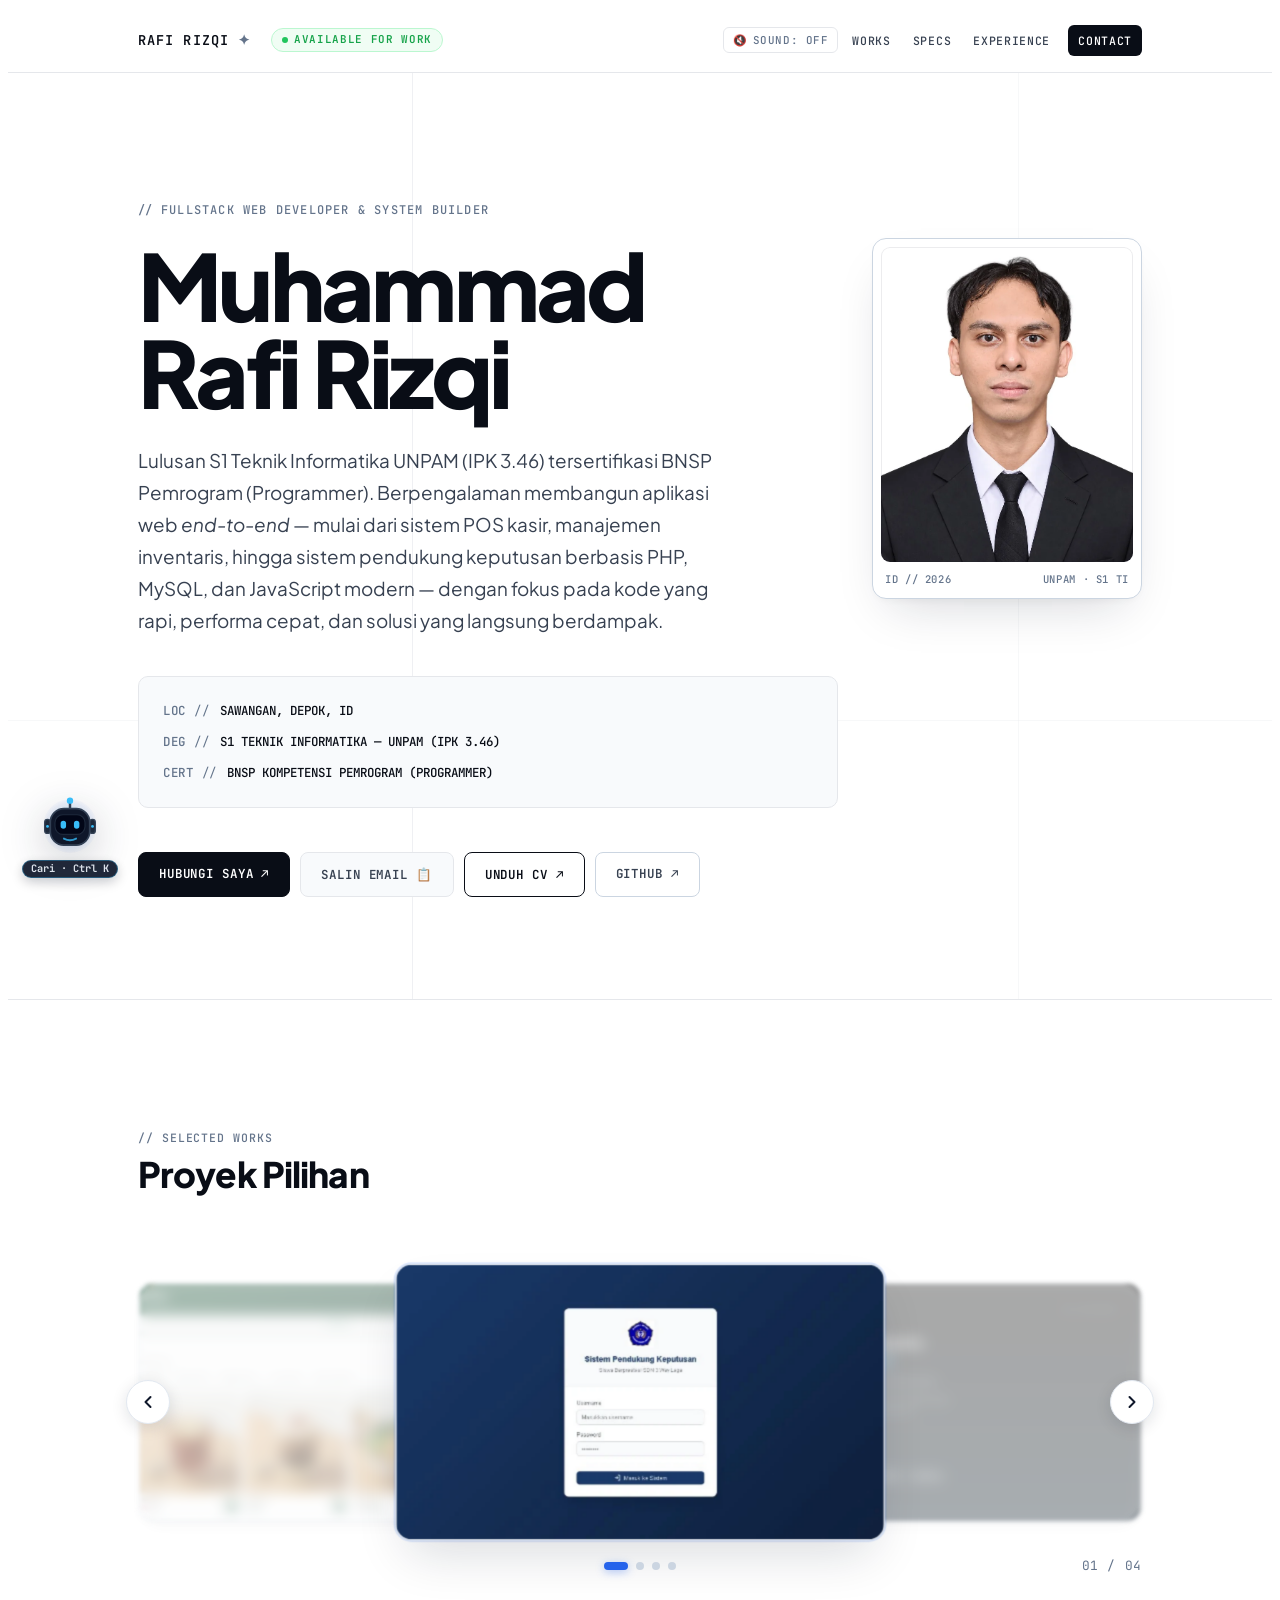
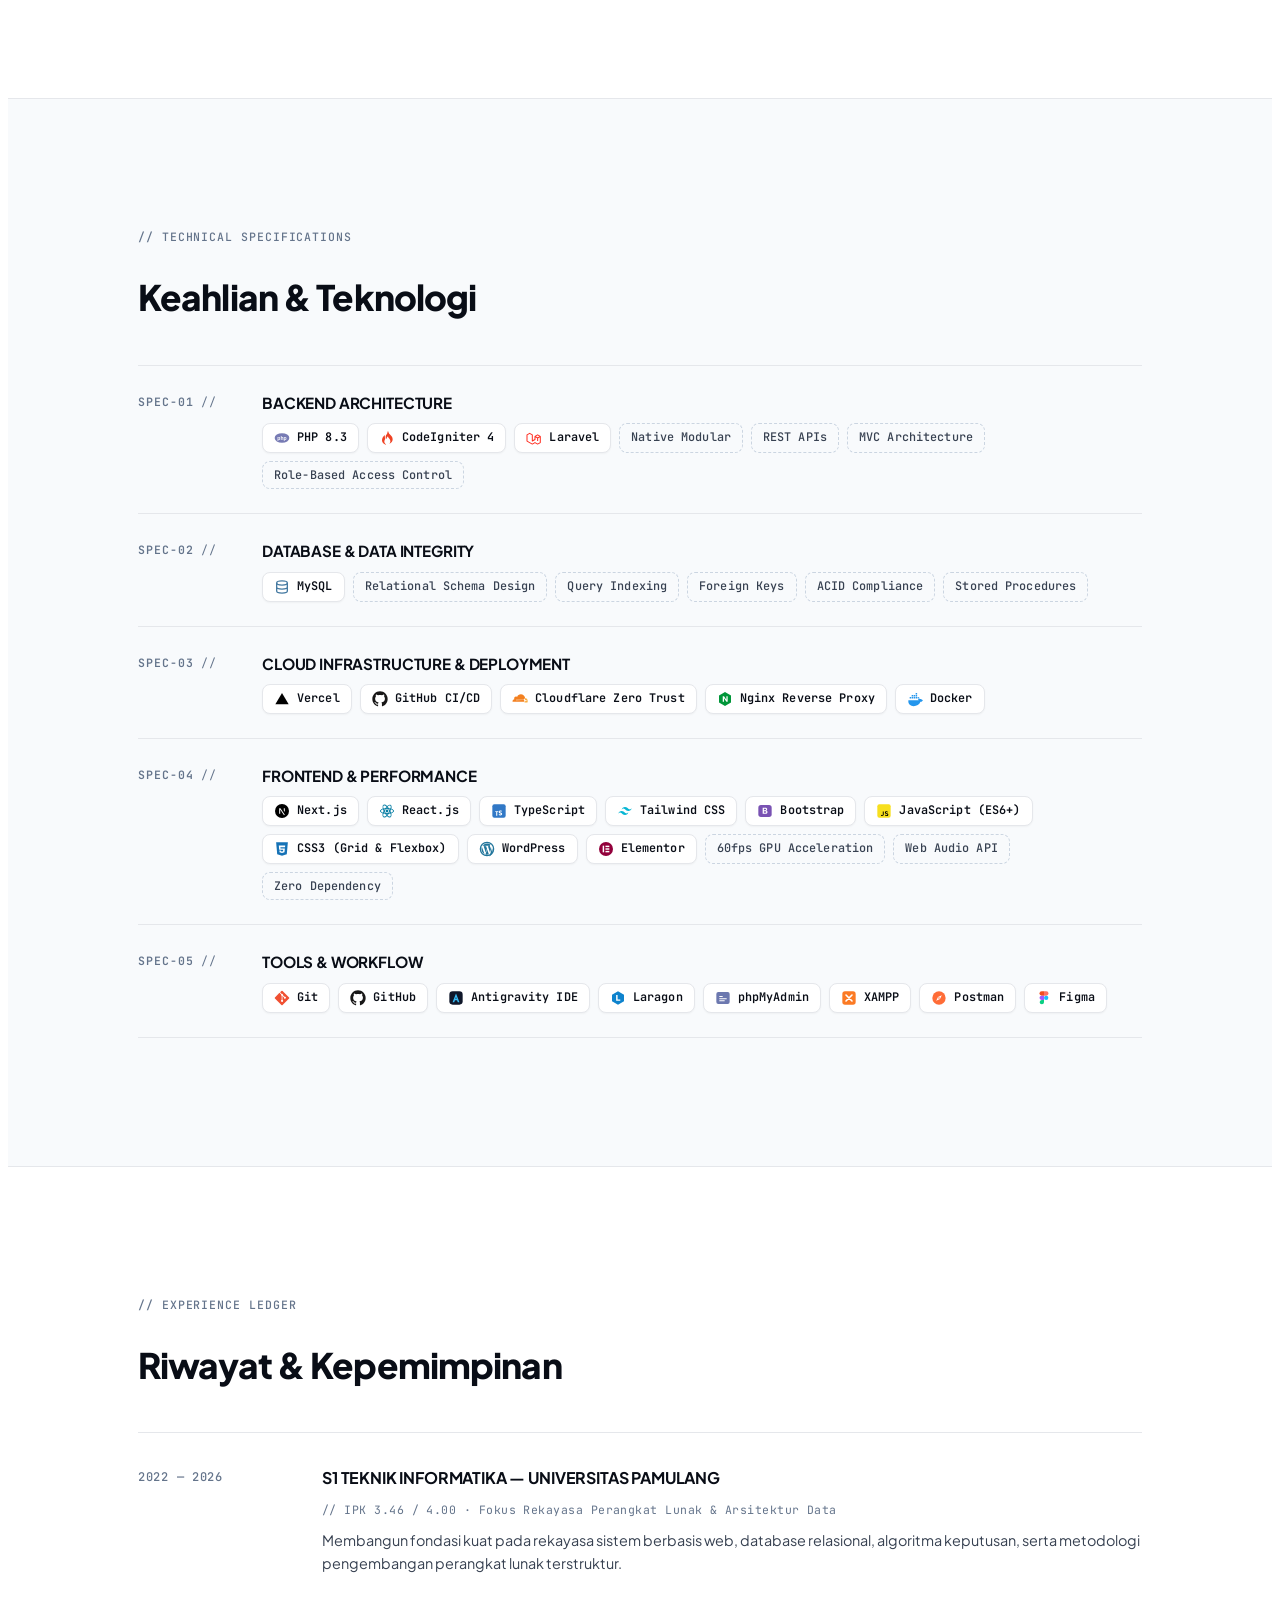
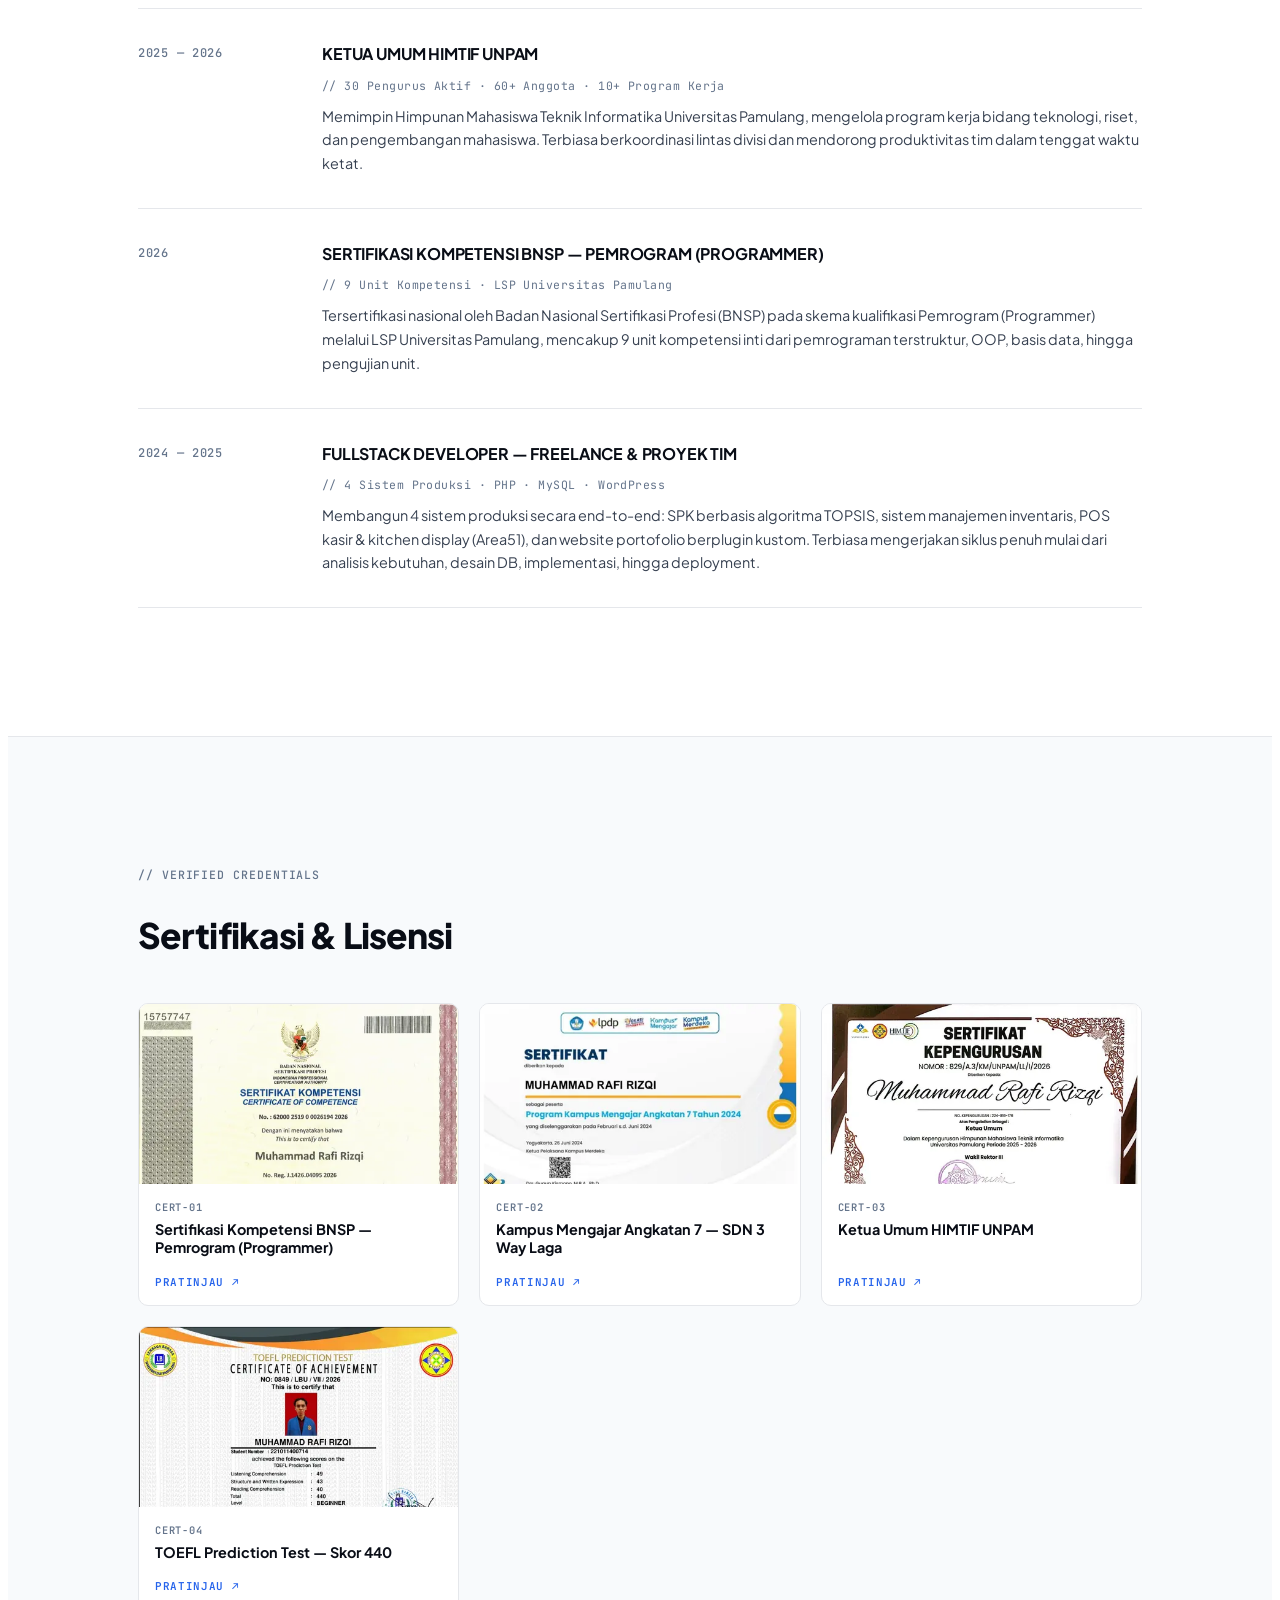
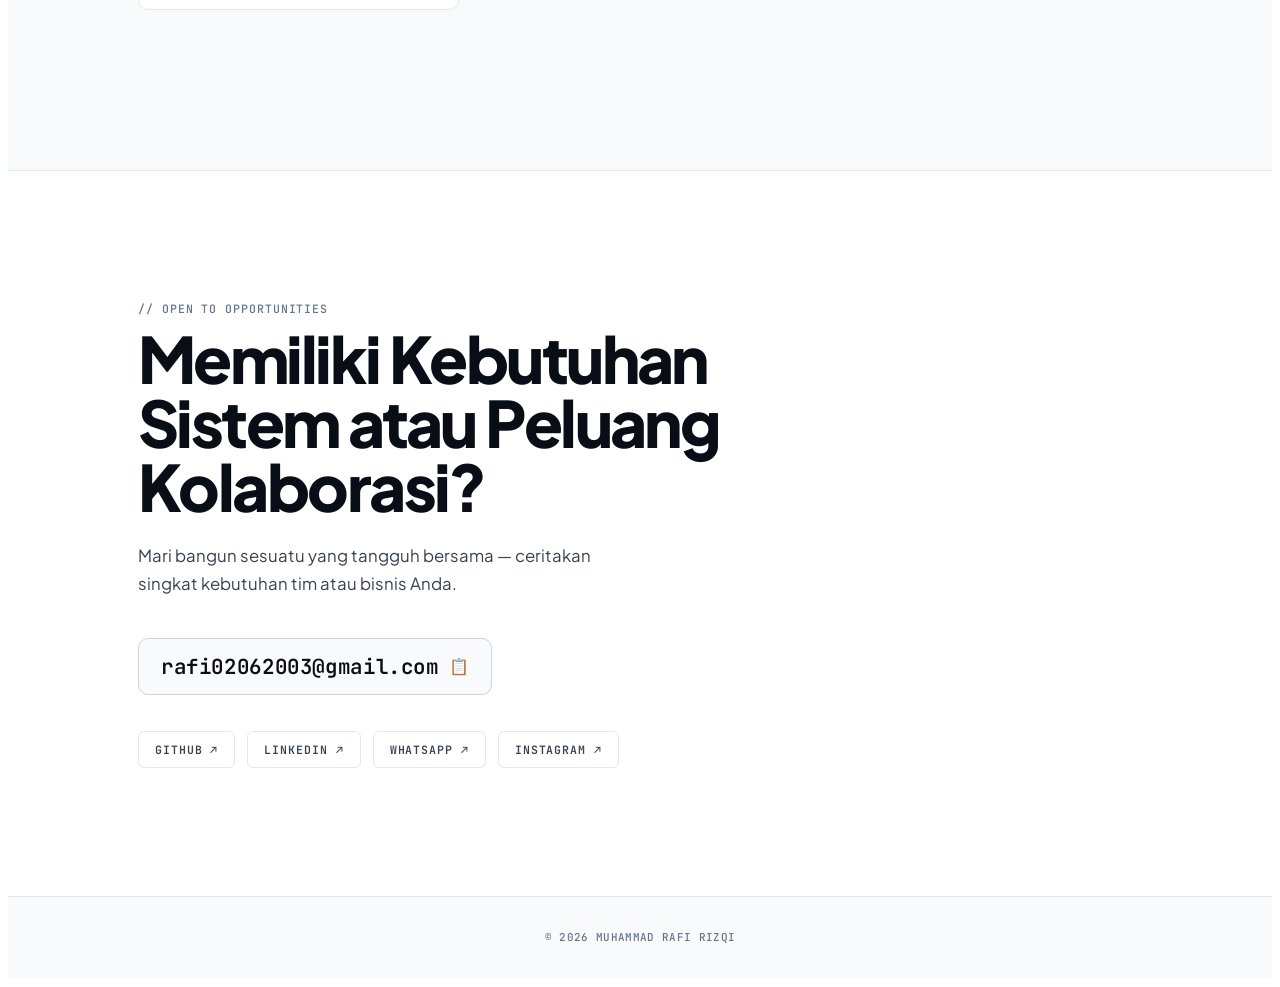
==== commit add572e6: "chore: reorder SPK TOPSIS gallery to Login > Dashboard > Perangkingan" ====
--- a/index.html
+++ b/index.html
@@ -337,13 +337,13 @@
 
 				<div class="rf-carousel-track">
 					<article class="rf-carousel-card rf-carousel-card--image-only" data-index="0"
-						data-preview-img="/assets/img/thumbnails/thumb-spk-topsis.webp?v=20261127c"
-						data-preview-gallery="1 · Hasil Ranking TOPSIS|/assets/img/thumbnails/thumb-spk-topsis.webp?v=20261127c;2 · Dashboard Admin|/assets/img/thumbnails/spk-topsis-dashboard.webp;3 · Halaman Login|/assets/img/thumbnails/spk-topsis-login.webp"
+						data-preview-img="/assets/img/thumbnails/spk-topsis-login.webp"
+						data-preview-gallery="1 · Halaman Login|/assets/img/thumbnails/spk-topsis-login.webp;2 · Dashboard Admin|/assets/img/thumbnails/spk-topsis-dashboard.webp;3 · Hasil Pemeringkatan|/assets/img/thumbnails/thumb-spk-topsis.webp?v=20261127c"
 						data-preview-title="Sistem Pendukung Keputusan Siswa Berprestasi (TOPSIS)"
 						data-preview-badge="PROYEK PILIHAN · 01"
 						tabindex="0" role="button" aria-label="Pratinjau proyek Sistem Pendukung Keputusan Siswa Berprestasi (TOPSIS)">
 						<div class="rf-card-media">
-							<img src="/assets/img/thumbnails/thumb-spk-topsis.webp?v=20261127c" alt="Sistem Pendukung Keputusan Siswa Berprestasi (TOPSIS)" loading="lazy" />
+							<img src="/assets/img/thumbnails/spk-topsis-login.webp" alt="Sistem Pendukung Keputusan Siswa Berprestasi (TOPSIS)" loading="lazy" />
 						</div>
 						<div class="rf-card-glass-overlay" aria-hidden="true"></div>
 					</article>
@@ -1058,8 +1058,8 @@
 					</a>
 
 					<a href="#rf-works" class="rf-palette-item rf-preview-trigger" role="option"
-						data-preview-img="/assets/img/thumbnails/thumb-spk-topsis.webp?v=20261127c"
-						data-preview-gallery="1 · Hasil Ranking TOPSIS|/assets/img/thumbnails/thumb-spk-topsis.webp?v=20261127c;2 · Dashboard Admin|/assets/img/thumbnails/spk-topsis-dashboard.webp;3 · Halaman Login|/assets/img/thumbnails/spk-topsis-login.webp"
+						data-preview-img="/assets/img/thumbnails/spk-topsis-login.webp"
+						data-preview-gallery="1 · Halaman Login|/assets/img/thumbnails/spk-topsis-login.webp;2 · Dashboard Admin|/assets/img/thumbnails/spk-topsis-dashboard.webp;3 · Hasil Pemeringkatan|/assets/img/thumbnails/thumb-spk-topsis.webp?v=20261127c"
 						data-preview-title="Sistem Pendukung Keputusan Siswa Berprestasi (TOPSIS)"
 						data-preview-badge="PROYEK PILIHAN · 01"
 						data-keywords="spk topsis sistem pendukung keputusan skripsi sdn 3 way laga algoritma">
